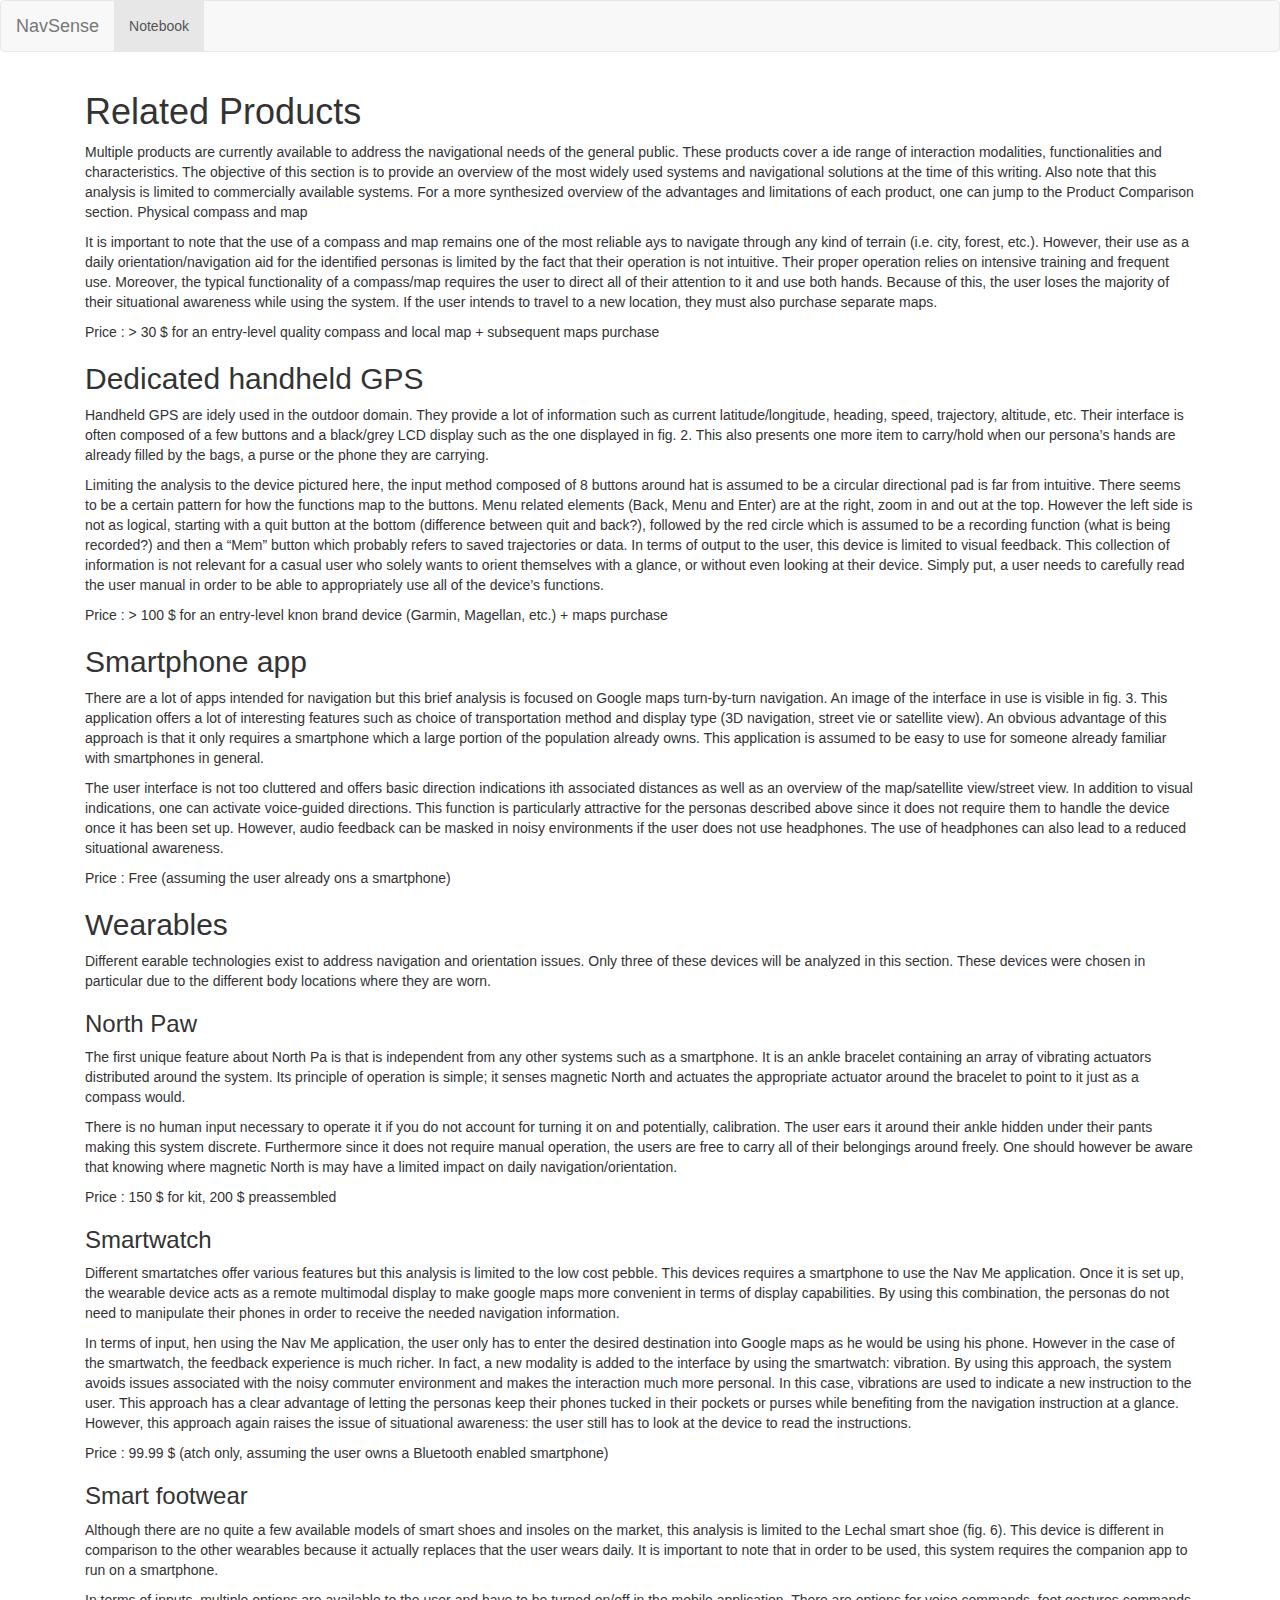
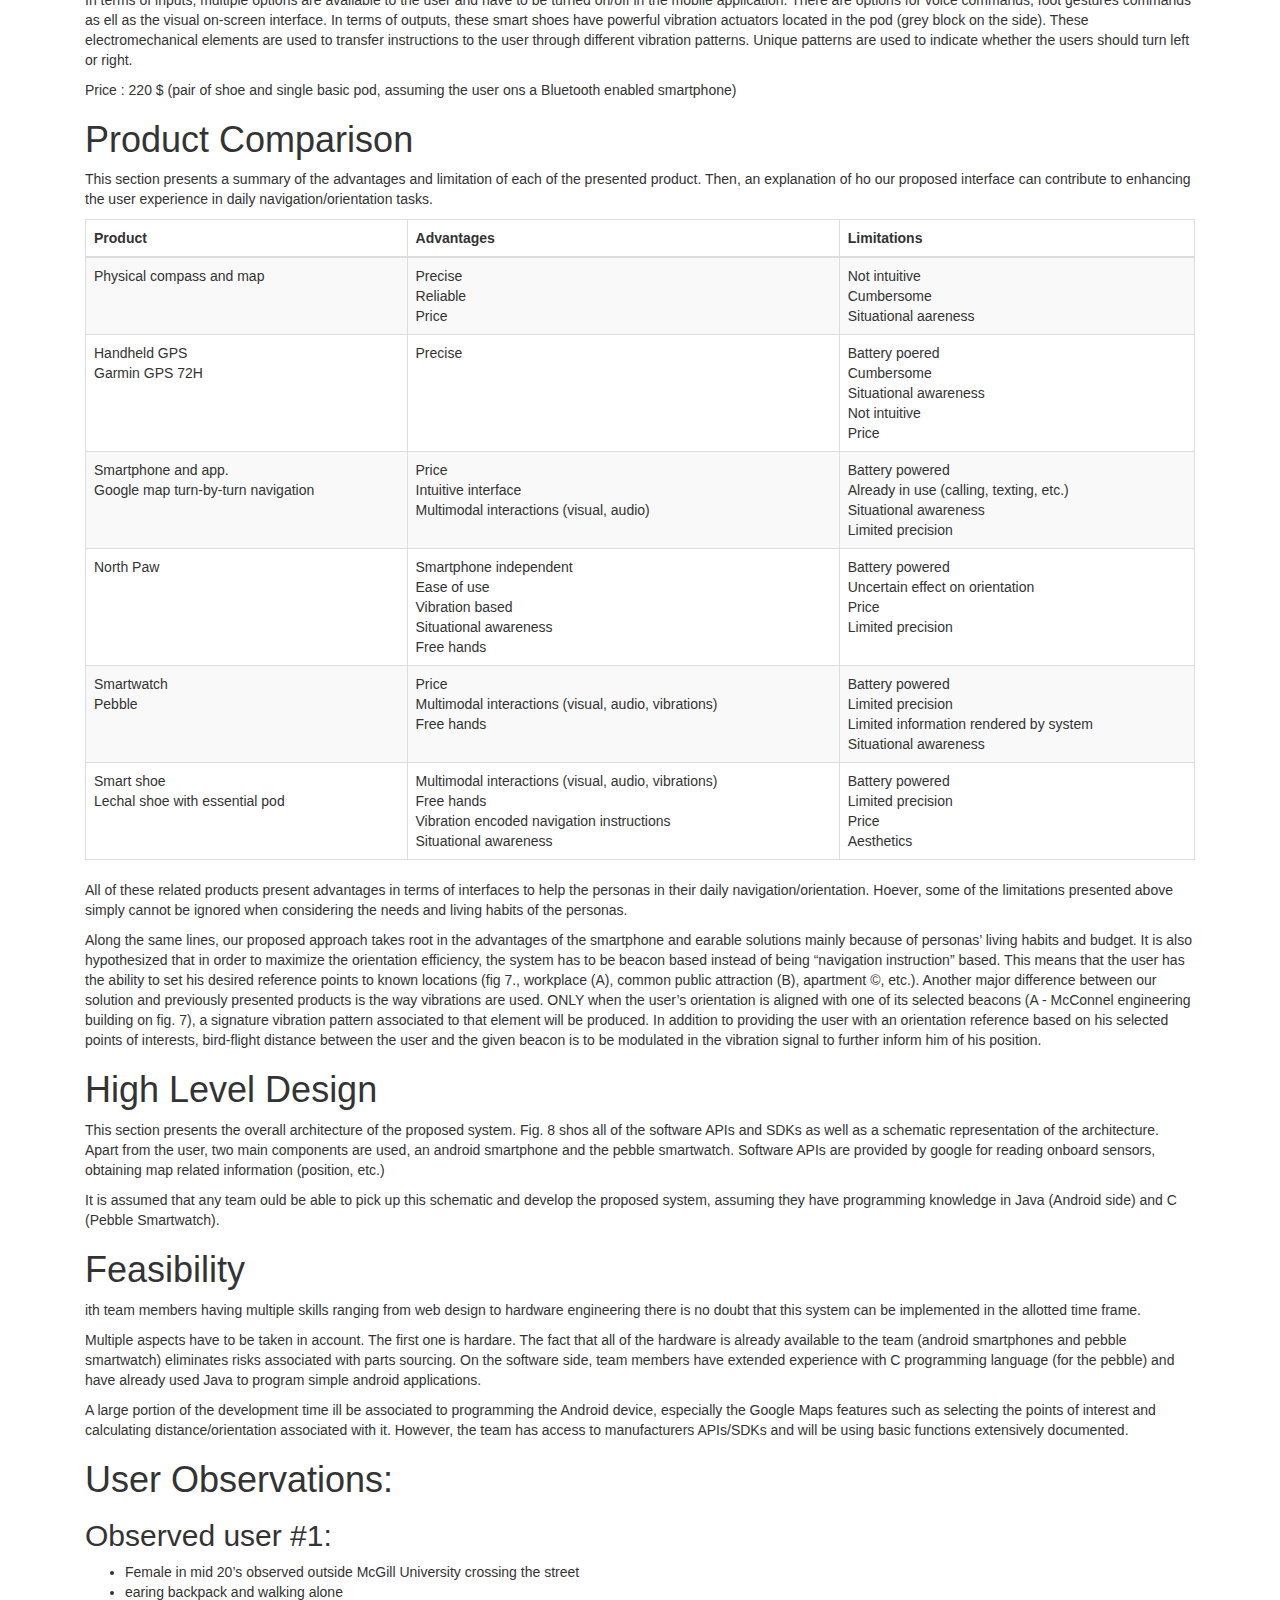
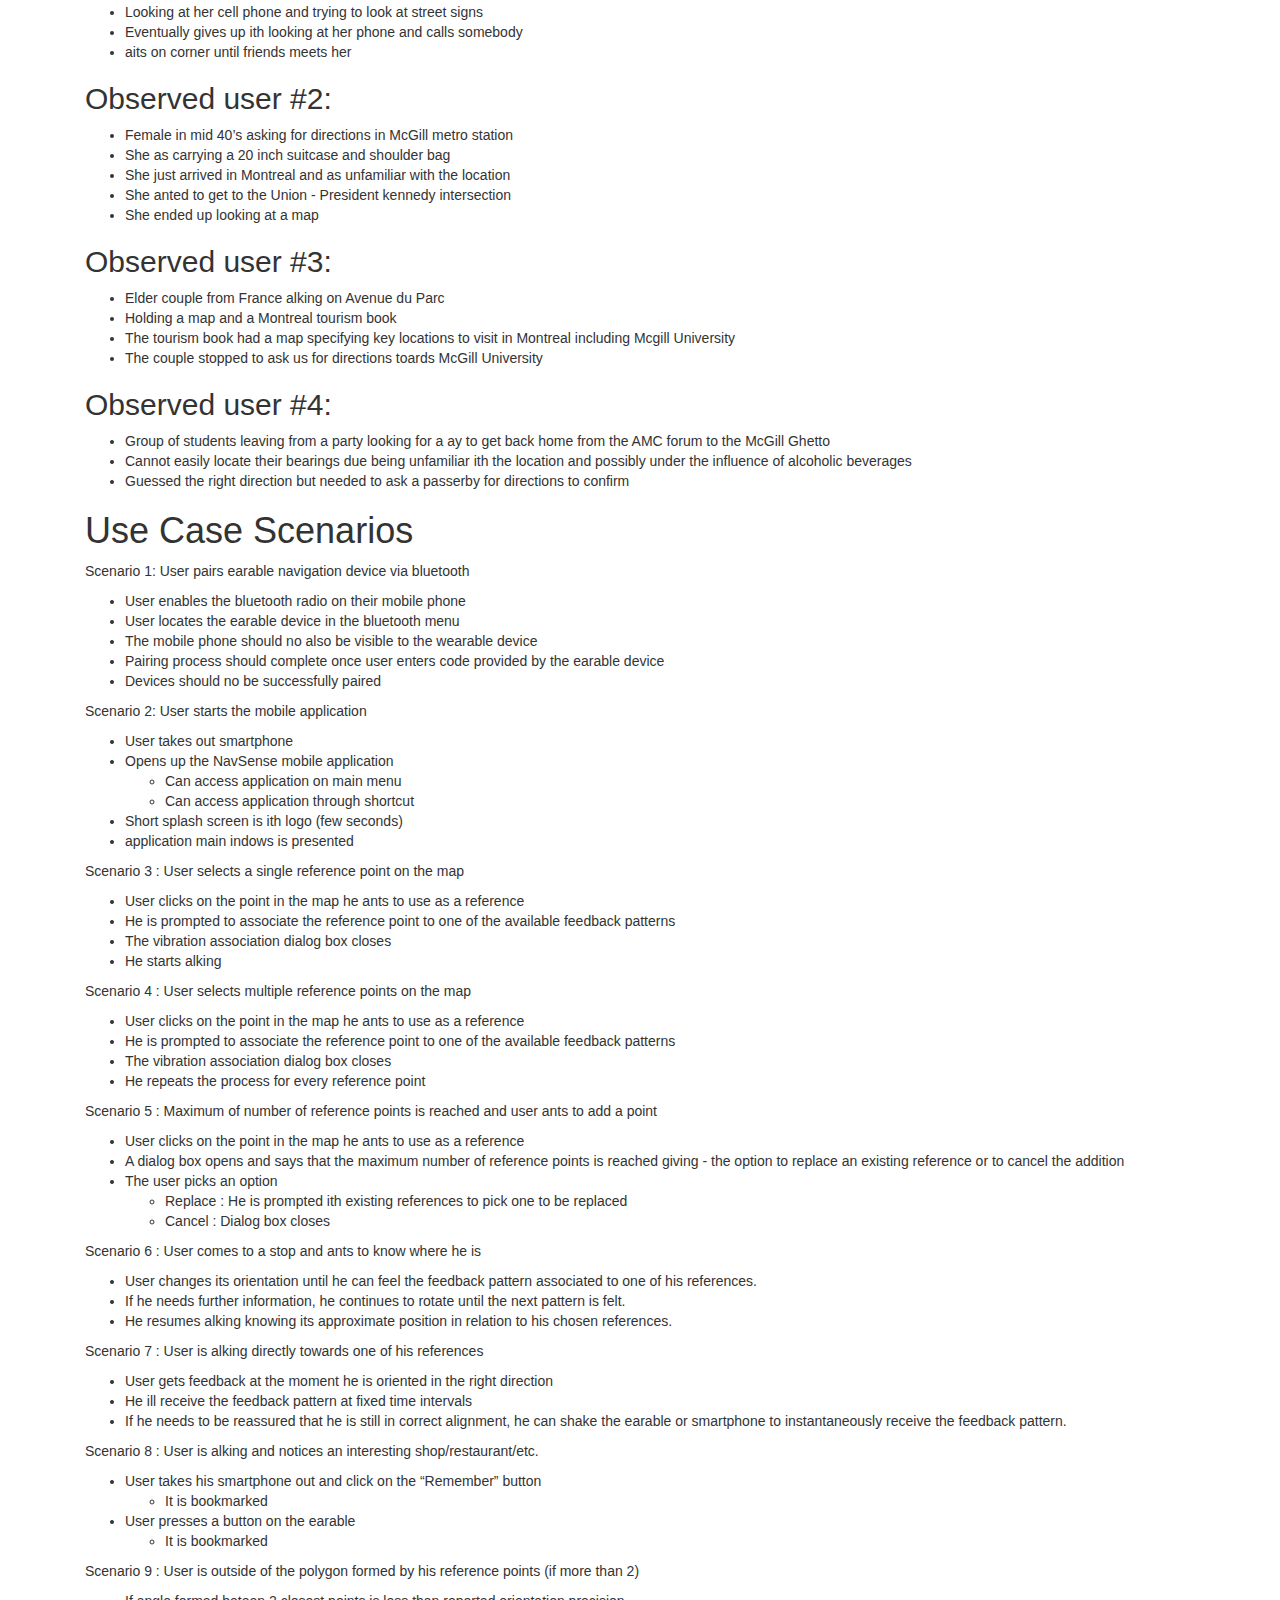
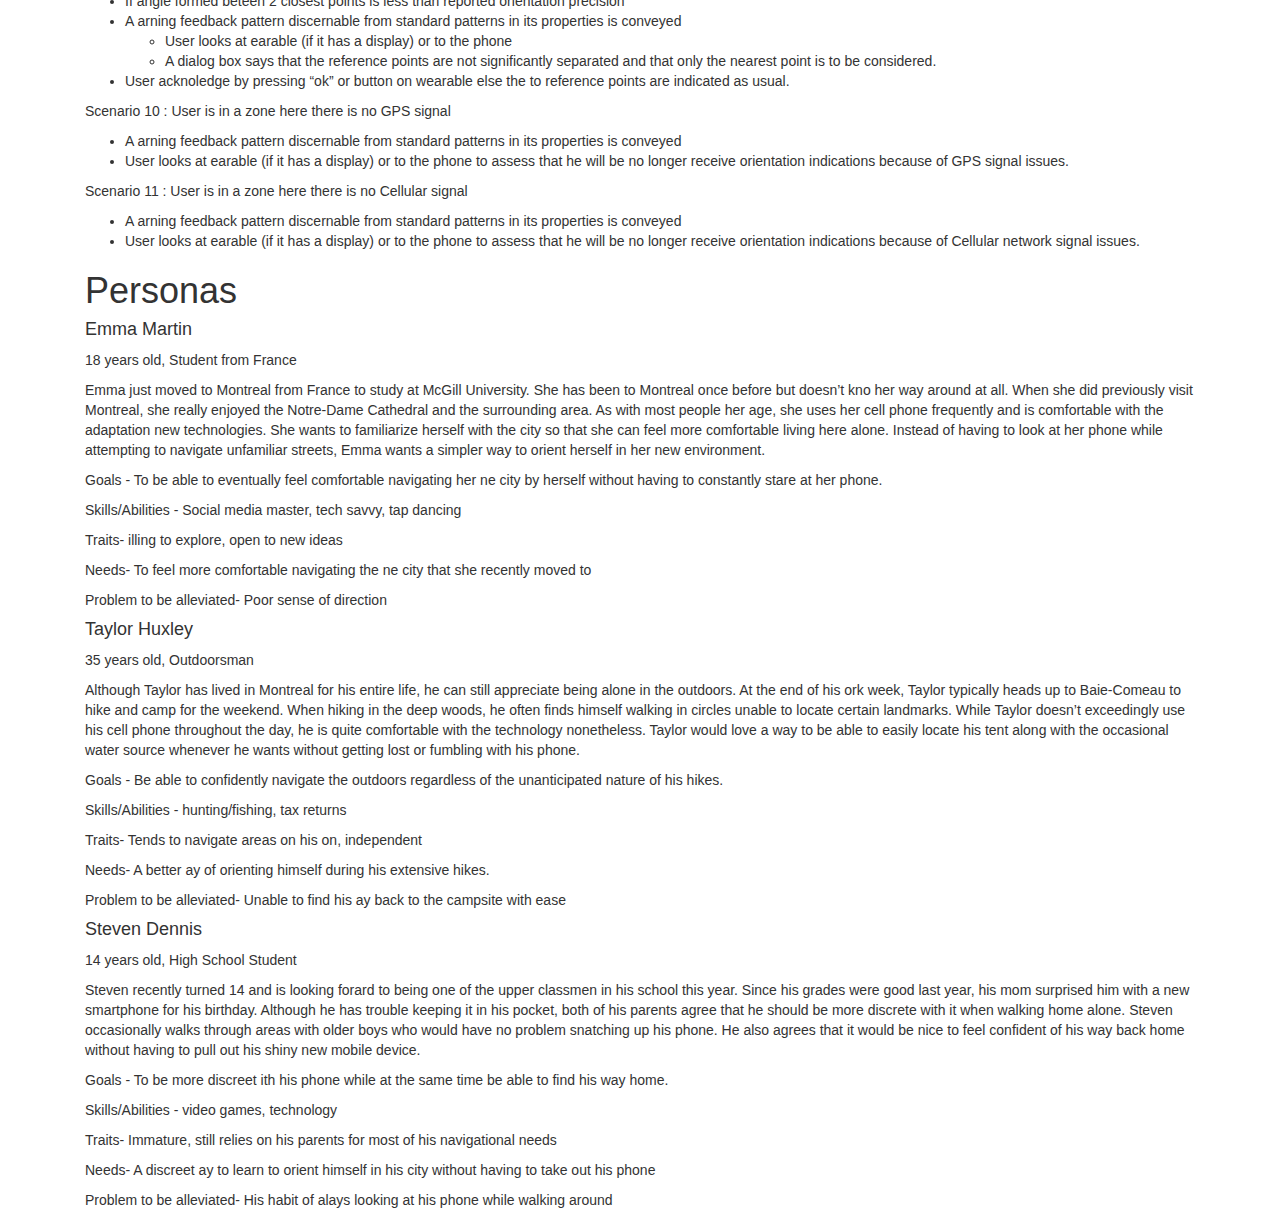
==== index.html @ 1c070c56 "init commit" ====
<!DOCTYPE html>
<html lang="en">
  <head>
    <meta charset="utf-8">
    <meta http-equiv="X-UA-Compatible" content="IE=edge">
    <meta name="vieport" content="width=device-width, initial-scale=1">
    <!-- The above 3 meta tags *must* come first in the head; any other head content must come *after* these tags -->
    <title>NavSense | HCI notebook</title>

    <!-- Bootstrap -->
    <link rel="stylesheet" href="https://maxcdn.bootstrapcdn.com/bootstrap/3.3.5/css/bootstrap.min.css">
    <link rel="stylesheet" href="notebook.css">
    <!-- HTML5 shim and Respond.js for IE8 support of HTML5 elements and media queries -->
    <!-- ARNING: Respond.js doesn't work if you view the page via file:// -->
    <!--[if lt IE 9]>
      <script src="https://oss.maxcdn.com/html5shiv/3.7.2/html5shiv.min.js"></script>
      <script src="https://oss.maxcdn.com/respond/1.4.2/respond.min.js"></script>
      <![endif]-->
  </head>
  <body>
    <nav class="navbar navbar-default">
      <div class="container-fluid">
        <!-- Brand and toggle get grouped for better mobile display -->
        <div class="navbar-header">
          <button type="button" class="navbar-toggle collapsed" data-toggle="collapse" data-target="#bs-example-navbar-collapse-1" aria-expanded="false">
            <span class="sr-only">Toggle navigation</span>
            <span class="icon-bar"></span>
            <span class="icon-bar"></span>
            <span class="icon-bar"></span>
          </button>
          <a class="navbar-brand" href="#">NavSense</a>
        </div>

        <!-- Collect the nav links, forms, and other content for toggling -->
        <div class="collapse navbar-collapse" id="bs-example-navbar-collapse-1">
          <ul class="nav navbar-nav">
            <li class="active"><a href="#">Notebook <span class="sr-only">(current)</span></a></li>
          </ul>
        </div><!-- /.navbar-collapse -->
      </div><!-- /.container-fluid -->
    </nav>
    <div class="container">
      <div class="ro">
        <div class="col-md-12">
          <div>
            <body id="previe">
              <h1><a id="Related_Products_0"></a>Related Products</h1>
              <p>Multiple products are currently available to address the navigational needs of the general public. These products cover a ide range of interaction modalities, functionalities and characteristics. The objective of this section is to provide an overview of the most widely used systems and navigational solutions at the time of this writing. Also note that this analysis is limited to commercially available systems. For a more synthesized overview of the advantages and limitations of each product, one can jump to the Product Comparison section.
              Physical compass and map</p>
              <p>It is important to note that the use of a compass and map remains one of the most reliable ays to navigate through any kind of terrain (i.e. city, forest, etc.). However, their use as a daily orientation/navigation aid for the identified personas is limited by the fact that their operation is not intuitive. Their proper operation relies on intensive training and frequent use. Moreover, the typical functionality of a compass/map requires the user to direct all of their attention to it and use both hands. Because of this, the user loses the majority of their situational awareness while using the system. If the user intends to travel to a new location, they must also purchase separate maps.</p>
              <p>Price :  &gt; 30 $ for an entry-level quality compass and local map + subsequent maps purchase</p>
              <h2><a id="Dedicated_handheld_GPS_8"></a>Dedicated handheld GPS</h2>
              <p>Handheld GPS are idely used in the outdoor domain. They provide a lot of information such as current latitude/longitude, heading, speed, trajectory, altitude, etc. Their interface is often composed of a few buttons and a black/grey LCD display such as the one displayed in fig. 2. This also presents one more item to carry/hold when our persona’s hands are already filled by the bags, a purse or the phone they are carrying.</p>
              <p>Limiting the analysis to the device pictured here, the input method composed of 8 buttons around hat is assumed to be a circular directional pad is far from intuitive.  There seems to be a certain pattern for how the functions map to the buttons. Menu related elements (Back, Menu and Enter) are at the right, zoom in and out at the top. However the left side is not as logical, starting with a quit button at the bottom (difference between quit and back?), followed by the red circle which is assumed to be a recording function (what is being recorded?) and then a “Mem” button which probably refers to saved trajectories or data. In terms of output to the user, this device is limited to visual feedback. This collection of information is not relevant for a casual user who solely wants to orient themselves with a glance, or without even looking at their device. Simply put, a user needs to carefully read the user manual in order to be able to appropriately use all of the device’s functions.</p>
              <p>Price : &gt; 100 $ for an entry-level knon brand device (Garmin, Magellan, etc.) + maps purchase</p>
              <h2><a id="Smartphone_app_14"></a>Smartphone app</h2>
              <p>There are a lot of apps intended for navigation but this brief analysis is focused on Google maps turn-by-turn navigation. An image of the interface in use is visible in fig. 3. This application offers a lot of interesting features such as choice of transportation method and display type (3D navigation, street vie or satellite view). An obvious advantage of this approach is that it only requires a smartphone which a large portion of the population already owns. This application is assumed to be easy to use for someone already familiar with smartphones in general.</p>
              <p>The user interface is not too cluttered and offers basic direction indications ith associated distances as well as an overview of the map/satellite view/street view. In addition to visual indications, one can activate voice-guided directions. This function is particularly attractive for the personas described above since it does not require them to handle the device once it has been set up. However, audio feedback can be masked in noisy environments if the user does not use headphones. The use of headphones can also lead to a reduced situational awareness.</p>
              <p>Price : Free (assuming the user already ons a smartphone)</p>
              <h2><a id="earables_20"></a>Wearables</h2>
              <p>Different earable technologies exist to address navigation and orientation issues. Only three of these devices will be analyzed in this section. These devices were chosen in particular due to the different body locations where they are worn.</p>
              <h3><a id="North_Pa_22"></a>North Paw</h3>
              <p>The first unique feature about North Pa is that is independent from any other systems such as a smartphone. It is an ankle bracelet containing an array of vibrating actuators distributed around the system. Its principle of operation is simple; it senses magnetic North and actuates the appropriate actuator around the bracelet to point to it just as a compass would.</p>
              <p>There is no human input necessary to operate it if you do not account for turning it on and potentially, calibration.  The user ears it around their ankle hidden under their pants making this system discrete. Furthermore since it does not require manual operation, the users are free to carry all of their belongings around freely. One should however be aware that knowing where magnetic North is may have a limited impact on daily navigation/orientation.</p>
              <p>Price : 150 $ for kit, 200 $ preassembled</p>
              <h3><a id="Smartatch_29"></a>Smartwatch</h3>
              <p>Different smartatches offer various features but this analysis is limited to the low cost pebble. This devices requires a smartphone to use the Nav Me application. Once it is set up, the wearable device acts as a remote multimodal display to make google maps more convenient in terms of display capabilities. By using this combination, the personas do not need to manipulate their phones in order to receive the needed navigation information.</p>
              <p>In terms of input, hen using the Nav Me application, the user only has to enter the desired destination into Google maps as he would be using his phone. However in the case of the smartwatch, the feedback experience is much richer. In fact, a new modality is added to the interface by using the smartwatch: vibration. By using this approach, the system avoids issues associated with the noisy commuter environment and makes the interaction much more personal. In this case, vibrations are used to indicate a new instruction to the user. This approach has a clear advantage of letting the personas keep their phones tucked in their pockets or purses while benefiting from the navigation instruction at a glance. However, this approach again raises the issue of situational awareness: the user still has to look at the device to read the instructions.</p>
              <p>Price : 99.99 $ (atch only, assuming the user owns a Bluetooth enabled smartphone)</p>
              <h3><a id="Smart_footear_35"></a>Smart footwear</h3>
              <p>Although there are no quite a few available models of smart shoes and insoles on the market, this analysis is limited to the Lechal smart shoe (fig. 6). This device is different in comparison to the other wearables because it actually replaces that the user wears daily. It is important to note that in order to be used, this system requires the companion app to run on a smartphone.</p>
              <p>In terms of inputs, multiple options are available to the user and have to be turned on/off in the mobile application. There are options for voice commands, foot gestures commands as ell as the visual on-screen interface. In terms of outputs, these smart shoes have powerful vibration actuators located in the pod (grey block on the side). These electromechanical elements are used to transfer instructions to the user through different vibration patterns. Unique patterns are used to indicate whether the users should turn left or right.</p>
              <p>Price : 220 $ (pair of shoe and single basic pod, assuming the user ons a Bluetooth enabled smartphone)</p>

          </div>
          <div id="productComparison">
            <h1><a id="Product_Comparison_0"></a>Product Comparison</h1>
            <p>This section presents a summary of the advantages and limitation of each of the presented product. Then, an explanation of ho our proposed interface can contribute to enhancing the user experience in daily navigation/orientation tasks.</p>
            <table class="table table-striped table-bordered">
              <thead>
                <tr>
                  <th>Product</th>
                  <th>Advantages</th>
                  <th>Limitations</th>
                </tr>
                </thread>
                <tbody>
                  <tr>
                    <td>Physical compass and map</td>
                    <td>Precise<br>Reliable<br>Price</td>
                    <td>Not intuitive<br>Cumbersome<br>Situational aareness</td>
                  </tr>
                  <tr>
                    <td>Handheld GPS<br>
                      Garmin GPS 72H</td>
                    <td>Precise</td>
                    <td>Battery poered<br>Cumbersome<br>Situational awareness<br>Not intuitive<br>Price</td>
                  </tr>
                  <tr>
                    <td>Smartphone and app.<br>
                      Google map turn-by-turn navigation</td>
                    <td> Price<br>Intuitive interface<br>Multimodal interactions
                      (visual, audio)</td>
                    <td>
                      Battery powered<br>Already in use (calling, texting, etc.)<br>Situational awareness<br>Limited precision
                    </td>
                  </tr>
                  <tr>
                    <td>North Paw</td>
                    <td>Smartphone independent
                      <br>Ease of use
                      <br>Vibration based
                      <br>Situational awareness
                      <br>Free hands
                    </td>
                    <td>
                      Battery powered
                      <br>Uncertain effect on orientation
                      <br>Price
                      <br>Limited precision
                    </td>
                  </tr>
                  <tr>
                    <td>
                      Smartwatch
                      <br>Pebble
                    </td>
                    <td>
                          Price
<br>Multimodal interactions
                          (visual, audio, vibrations)
<br>Free hands
                    </td>
                    <td>
                      Battery powered
<br>Limited precision
<br>Limited information rendered by system
<br>Situational awareness
                    </td>
                    <tr>
                      <td>
                        Smart shoe<br>
                        Lechal shoe with essential pod
                      </td>
                      <td>
                         Multimodal interactions
                         (visual, audio, vibrations)
<br>Free hands
<br>Vibration encoded navigation instructions
<br>Situational awareness
                      </td>
                      <td>
                        Battery powered
<br>Limited precision
<br>Price
<br>Aesthetics
                      </td>
                    </tr>
                  </tr>
                </tbody>
            </table>
            <p>All of these related products present advantages in terms of interfaces to help the personas in their daily navigation/orientation. Hoever, some of the limitations presented above simply cannot be ignored when considering the needs and living habits of the personas.</p>
            <p>Along the same lines, our proposed approach takes root in the advantages of the smartphone and earable solutions mainly because of personas’ living habits and budget. It is also hypothesized that in order to maximize the orientation efficiency, the system has to be beacon based instead of being “navigation instruction” based. This means that the user has the ability to set his desired reference points to known locations (fig 7., workplace (A), common public attraction (B), apartment ©, etc.). Another major difference between our solution and previously presented products is the way vibrations are used. ONLY when the user’s orientation is aligned with one of its selected beacons (A - McConnel engineering building on fig. 7), a signature vibration pattern associated to that element will be produced. In addition to providing the user with an orientation reference based on his selected points of interests, bird-flight distance between the user and the given beacon is to be modulated in the vibration signal to further inform him of his position.</p>

          </div>
          <div id="highLevel">
            <h1><a id="High_Level_Design_0"></a>High Level Design</h1>
            <p>This section presents the overall architecture of the proposed system. Fig. 8 shos all of the software APIs and SDKs as well as a schematic representation of the architecture. Apart from the user, two main components are used, an android smartphone and the pebble smartwatch. Software APIs are provided by google for reading onboard sensors, obtaining map related information (position, etc.)</p>
            <p>It is assumed that any team ould be able to pick up this schematic and develop the proposed system, assuming they have programming knowledge in Java (Android side) and C (Pebble Smartwatch).</p>
            <h1><a id="Feasibility_4"></a>Feasibility</h1>
            <p>ith team members having multiple skills ranging from web design to hardware engineering there is no doubt that this system can be implemented in the allotted time frame.</p>
            <p>Multiple aspects have to be taken in account. The first one is hardare. The fact that all of the hardware is already available to the team (android smartphones and pebble smartwatch) eliminates risks associated with parts sourcing. On the software side, team members have extended experience with C programming language (for the pebble) and have already used Java to program simple android applications.</p>
            <p>A large portion of the development time ill be associated to programming the Android device, especially the Google Maps features such as selecting the points of interest and calculating distance/orientation associated with it. However, the team has access to manufacturers APIs/SDKs and will be using basic functions extensively documented.</p>
          </div>
          <div id="userObservations">
            <h1><a id="User_Observations_0"></a>User Observations:</h1>
            <h2><a id="Observed_user_1_1"></a>Observed user #1:</h2>
            <ul>
              <li>Female in mid 20’s observed outside McGill University crossing the street</li>
              <li>earing backpack and walking alone</li>
              <li>Looking at her cell phone and trying to look at street signs</li>
              <li>Eventually gives up ith looking at her phone and calls somebody</li>
              <li>aits on corner until friends meets her</li>
            </ul>
            <h2><a id="Observed_user_2_8"></a>Observed user #2:</h2>
            <ul>
              <li>Female in mid 40’s asking for directions in McGill metro station</li>
              <li>She as carrying a 20 inch suitcase and shoulder bag</li>
              <li>She just arrived in Montreal and as unfamiliar with the location</li>
              <li>She anted to get to the Union - President kennedy intersection</li>
              <li>She ended up looking at a map</li>
            </ul>
            <h2><a id="Observed_user_3_15"></a>Observed user #3:</h2>
            <ul>
              <li>Elder couple from France alking on Avenue du Parc</li>
              <li>Holding a map and a Montreal tourism book</li>
              <li>The tourism book had a map specifying key locations to visit in Montreal including Mcgill University</li>
              <li>The couple stopped to ask us for directions toards McGill University</li>
            </ul>
            <h2><a id="Observed_user_4_21"></a>Observed user #4:</h2>
            <ul>
              <li>Group of students leaving from a party looking for a ay to get back home from the AMC forum to the McGill Ghetto</li>
              <li>Cannot easily locate their bearings due being unfamiliar ith the location and possibly under the influence of alcoholic beverages</li>
              <li>Guessed the right direction but needed to ask a passerby for directions to confirm</li>
            </ul>

          </div>
          <div id="usercase">
            <h1><a id="Use_Case_Scenarios_0"></a>Use Case Scenarios</h1>
            <p>Scenario 1: User pairs earable navigation device via bluetooth</p>
            <ul>
              <li>User enables the bluetooth radio on their mobile phone</li>
              <li>User locates the earable device in the bluetooth menu</li>
              <li>The mobile phone should no also be visible to the wearable device</li>
              <li>Pairing process should complete once user enters code provided by the earable device</li>
              <li>Devices should no be successfully paired</li>
            </ul>
            <p>Scenario 2: User starts the mobile application</p>
            <ul>
              <li>User takes out smartphone</li>
              <li>Opens up the NavSense mobile application
                <ul>
                  <li>Can access application on main menu</li>
                  <li>Can access application through shortcut</li>
                </ul>
              </li>
              <li>Short splash screen is ith logo (few seconds)</li>
              <li>application main indows is presented</li>
            </ul>
            <p>Scenario 3 : User selects a single reference point on the map</p>
            <ul>
              <li>User clicks on the point in the map he ants to use as a reference</li>
              <li>He is prompted to associate the reference point to one of the available feedback patterns</li>
              <li>The vibration association dialog box closes</li>
              <li>He starts alking</li>
            </ul>
            <p>Scenario 4 : User selects multiple reference points on the map</p>
            <ul>
              <li>User clicks on the point in the map he ants to use as a reference</li>
              <li>He is prompted to associate the reference point to one of the available feedback patterns</li>
              <li>The vibration association dialog box closes</li>
              <li>He repeats the process for every reference point</li>
            </ul>
            <p>Scenario 5 : Maximum of number of reference points is reached and user ants to add a point</p>
            <ul>
              <li>User clicks on the point in the map he ants to use as a reference</li>
              <li>A dialog box opens and says that the maximum number of reference points is reached giving - the option to replace an existing reference or to cancel the addition</li>
              <li>The user picks an option
                <ul>
                  <li>Replace : He is prompted ith existing references to pick one to be replaced</li>
                  <li>Cancel : Dialog box closes</li>
                </ul>
              </li>
            </ul>
            <p>Scenario 6 : User comes to a stop and ants to know where he is</p>
            <ul>
              <li>User changes its orientation until he can feel the feedback pattern associated to one of his references.</li>
              <li>If he needs further information, he continues to rotate until the next pattern is felt.</li>
              <li>He resumes alking knowing its approximate position in relation to his chosen references.</li>
            </ul>
            <p>Scenario 7 : User is alking directly towards one of his references</p>
            <ul>
              <li>User gets feedback at the moment he is oriented in the right direction</li>
              <li>He ill receive the feedback pattern at fixed time intervals</li>
              <li>If he needs to be reassured that he is still in correct alignment, he can shake the earable or smartphone to instantaneously receive the feedback pattern.</li>
            </ul>
            <p>Scenario 8 : User is alking and notices an interesting shop/restaurant/etc.</p>
            <ul>
              <li>User takes his smartphone out and click on the “Remember” button
                <ul>
                  <li>It is bookmarked</li>
                </ul>
              </li>
              <li>User presses a button on the earable
                <ul>
                  <li>It is bookmarked</li>
                </ul>
              </li>
            </ul>
            <p>Scenario 9 : User is outside of the polygon formed by his reference points (if more than 2)</p>
            <ul>
              <li>If angle formed beteen 2 closest points is less than reported orientation precision</li>
              <li>A arning feedback pattern discernable from standard patterns in its properties is conveyed
                <ul>
                  <li>User looks at earable (if it has a display) or to the phone</li>
                  <li>A dialog box says that the reference points are not significantly separated and that only the nearest point is to be considered.</li>
                </ul>
              </li>
              <li>User acknoledge by pressing “ok” or button on wearable
                else the to reference points are indicated as usual.</li>
            </ul>
            <p>Scenario 10 : User is in a zone here there is no GPS signal</p>
            <ul>
              <li>A arning feedback pattern discernable from standard patterns in its properties is conveyed</li>
              <li>User looks at earable (if it has a display) or to the phone to assess that he will be no longer receive orientation indications because of GPS signal issues.</li>
            </ul>
            <p>Scenario 11 : User is in a zone here there is no Cellular signal</p>
            <ul>
              <li>A arning feedback pattern discernable from standard patterns in its properties is conveyed</li>
              <li>User looks at earable (if it has a display) or to the phone to assess that he will be no longer receive orientation indications because of Cellular network signal issues.</li>
            </ul>

          </div>
          <div id="persona">
            <h1><a id="Personas_0"></a>Personas</h1>
            <h4><a id="Emma_Martin_1"></a>Emma Martin</h4>
            <p>18 years old, Student from France</p>
            <p>Emma just moved to Montreal from France to study at McGill University. She has been to Montreal once before but doesn’t kno her way around at all. When she did previously visit Montreal, she really enjoyed the Notre-Dame Cathedral and the surrounding area. As with most people her age, she uses her cell phone frequently and is comfortable with the adaptation new technologies. She wants to familiarize herself with the city so that she can feel more comfortable living here alone. Instead of having to look at her phone while attempting to navigate unfamiliar streets, Emma wants a simpler way to orient herself in her new environment.</p>
            <p>Goals  - To be able to eventually feel comfortable navigating her ne city by herself without having to constantly stare at her phone.</p>
            <p>Skills/Abilities - Social media master, tech savvy, tap dancing</p>
            <p>Traits- illing to explore, open to new ideas</p>
            <p>Needs- To feel more comfortable navigating the ne city that she recently moved to</p>
            <p>Problem to be alleviated- Poor sense of direction</p>
            <h4><a id="Taylor_Huxley_18"></a>Taylor Huxley</h4>
            <p>35 years old, Outdoorsman</p>
            <p>Although Taylor has lived in Montreal for his entire life, he can still appreciate being alone in the outdoors. At the end of his ork week, Taylor typically heads up to Baie-Comeau to hike and camp for the weekend. When hiking in the deep woods,  he often finds himself walking in circles unable to locate certain landmarks. While Taylor doesn’t exceedingly use his cell phone throughout the day, he is quite comfortable with the technology nonetheless. Taylor would love a way to be able to easily locate his tent along with the occasional water source whenever he wants without getting lost or fumbling with his phone.</p>
            <p>Goals - Be able to confidently navigate the outdoors regardless of the unanticipated nature of his hikes.</p>
            <p>Skills/Abilities - hunting/fishing, tax returns</p>
            <p>Traits- Tends to navigate areas on his on, independent</p>
            <p>Needs- A better ay of orienting himself during his extensive hikes.</p>
            <p>Problem to be alleviated- Unable to find his ay back to the campsite with ease</p>
            <h4><a id="Steven_Dennis_32"></a>Steven Dennis</h4>
            <p>14 years old, High School Student</p>
            <p>Steven recently turned 14 and is looking forard to being one of the upper classmen in his school this year. Since his grades were good last year, his mom surprised him with a new smartphone for his birthday. Although he has trouble keeping it in his pocket, both of his parents agree that he should be more discrete with it when walking home alone. Steven occasionally walks through areas with older boys who would have no problem snatching up his phone. He also agrees that it would be nice to feel confident of his way back home without having to pull out his shiny new mobile device.</p>
            <p>Goals - To be more discreet ith his phone while at the same time be able to find his way home.</p>
            <p>Skills/Abilities - video games, technology</p>
            <p>Traits- Immature, still relies on his parents for most of his navigational needs</p>
            <p>Needs- A discreet ay to learn to orient himself in his city without having to take out his phone</p>
            <p>Problem to be alleviated- His habit of alays looking at his phone while walking around</p>

          </div>
        </div>
      </div>
      <!-- jQuery (necessary for Bootstrap's JavaScript plugins) -->
      <script src="https://ajax.googleapis.com/ajax/libs/jquery/1.11.3/jquery.min.js"></script>
      <!-- Include all compiled plugins (belo), or include individual files as needed -->
      <script src="https://maxcdn.bootstrapcdn.com/bootstrap/3.3.5/js/bootstrap.min.js"></script>
      <script src="markdon.min.js"></script>
            </body>
</html>
---- notebook.css ----
body
{

}
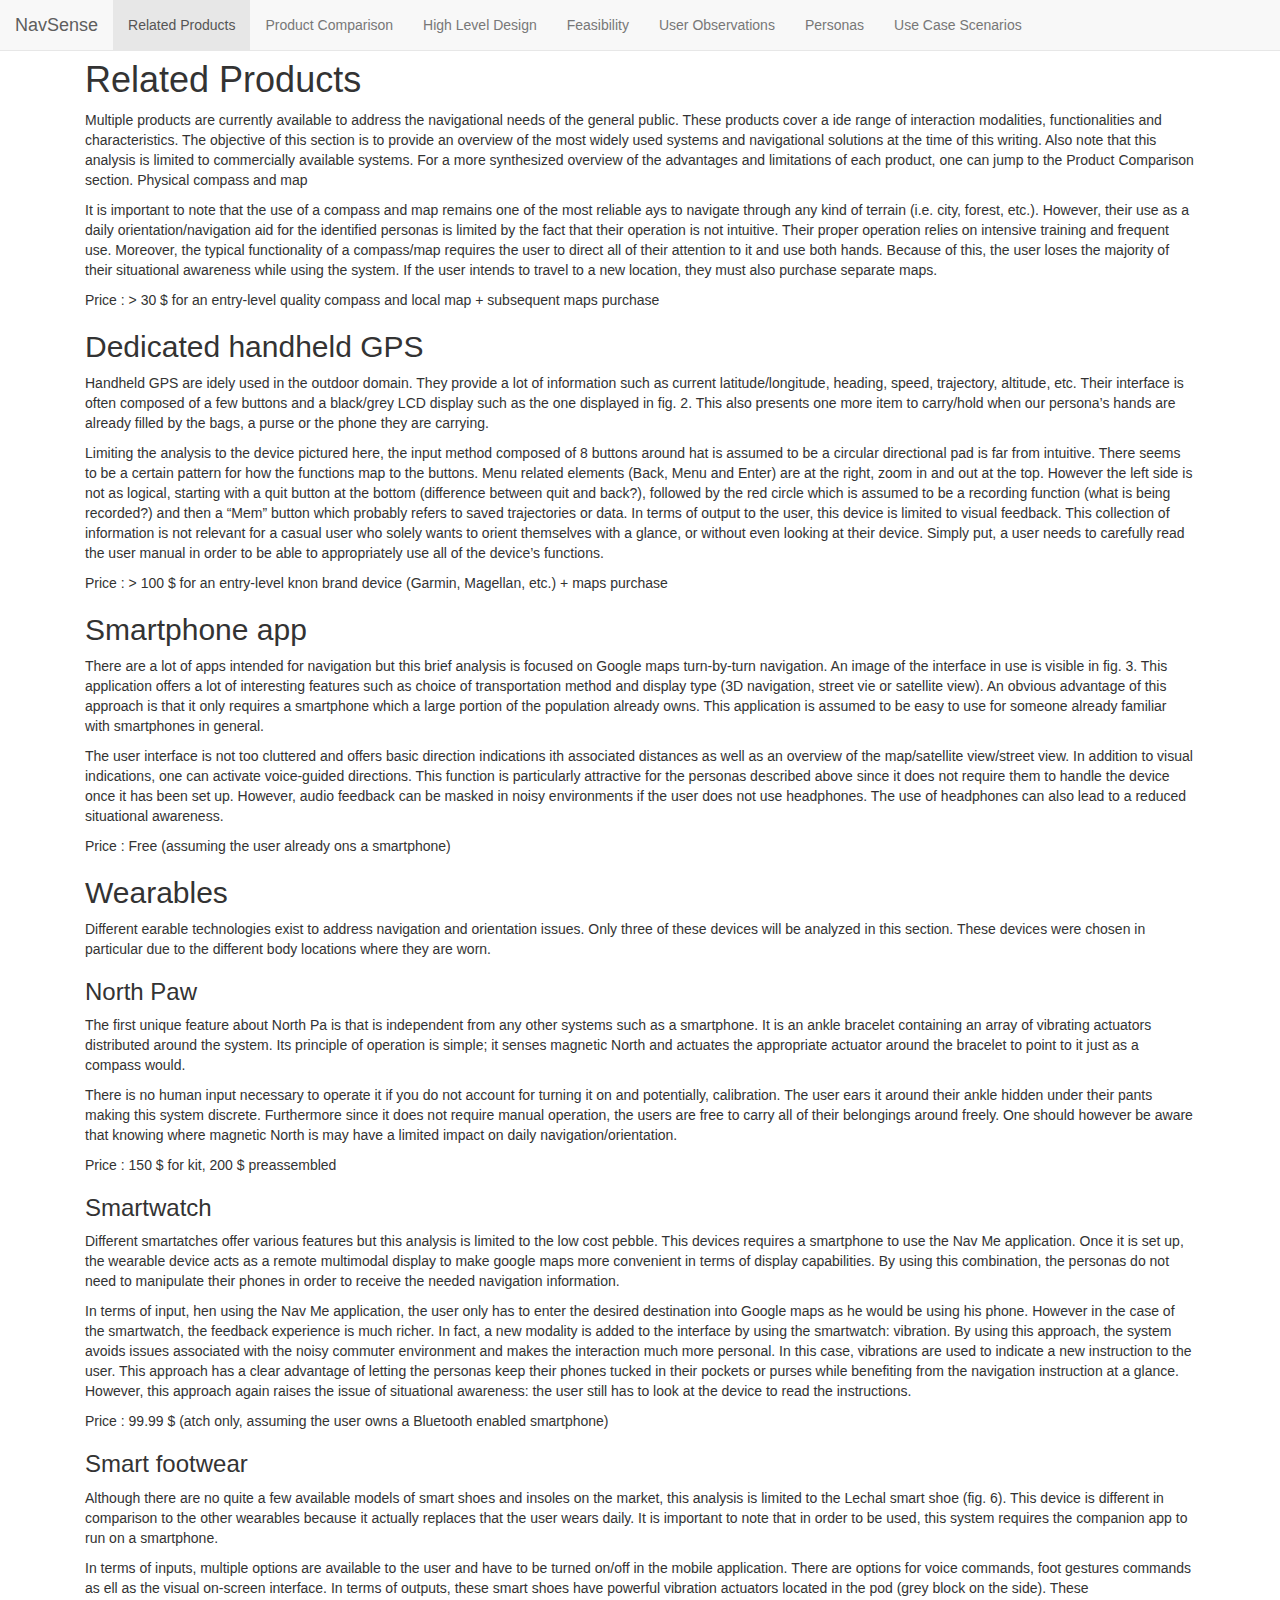
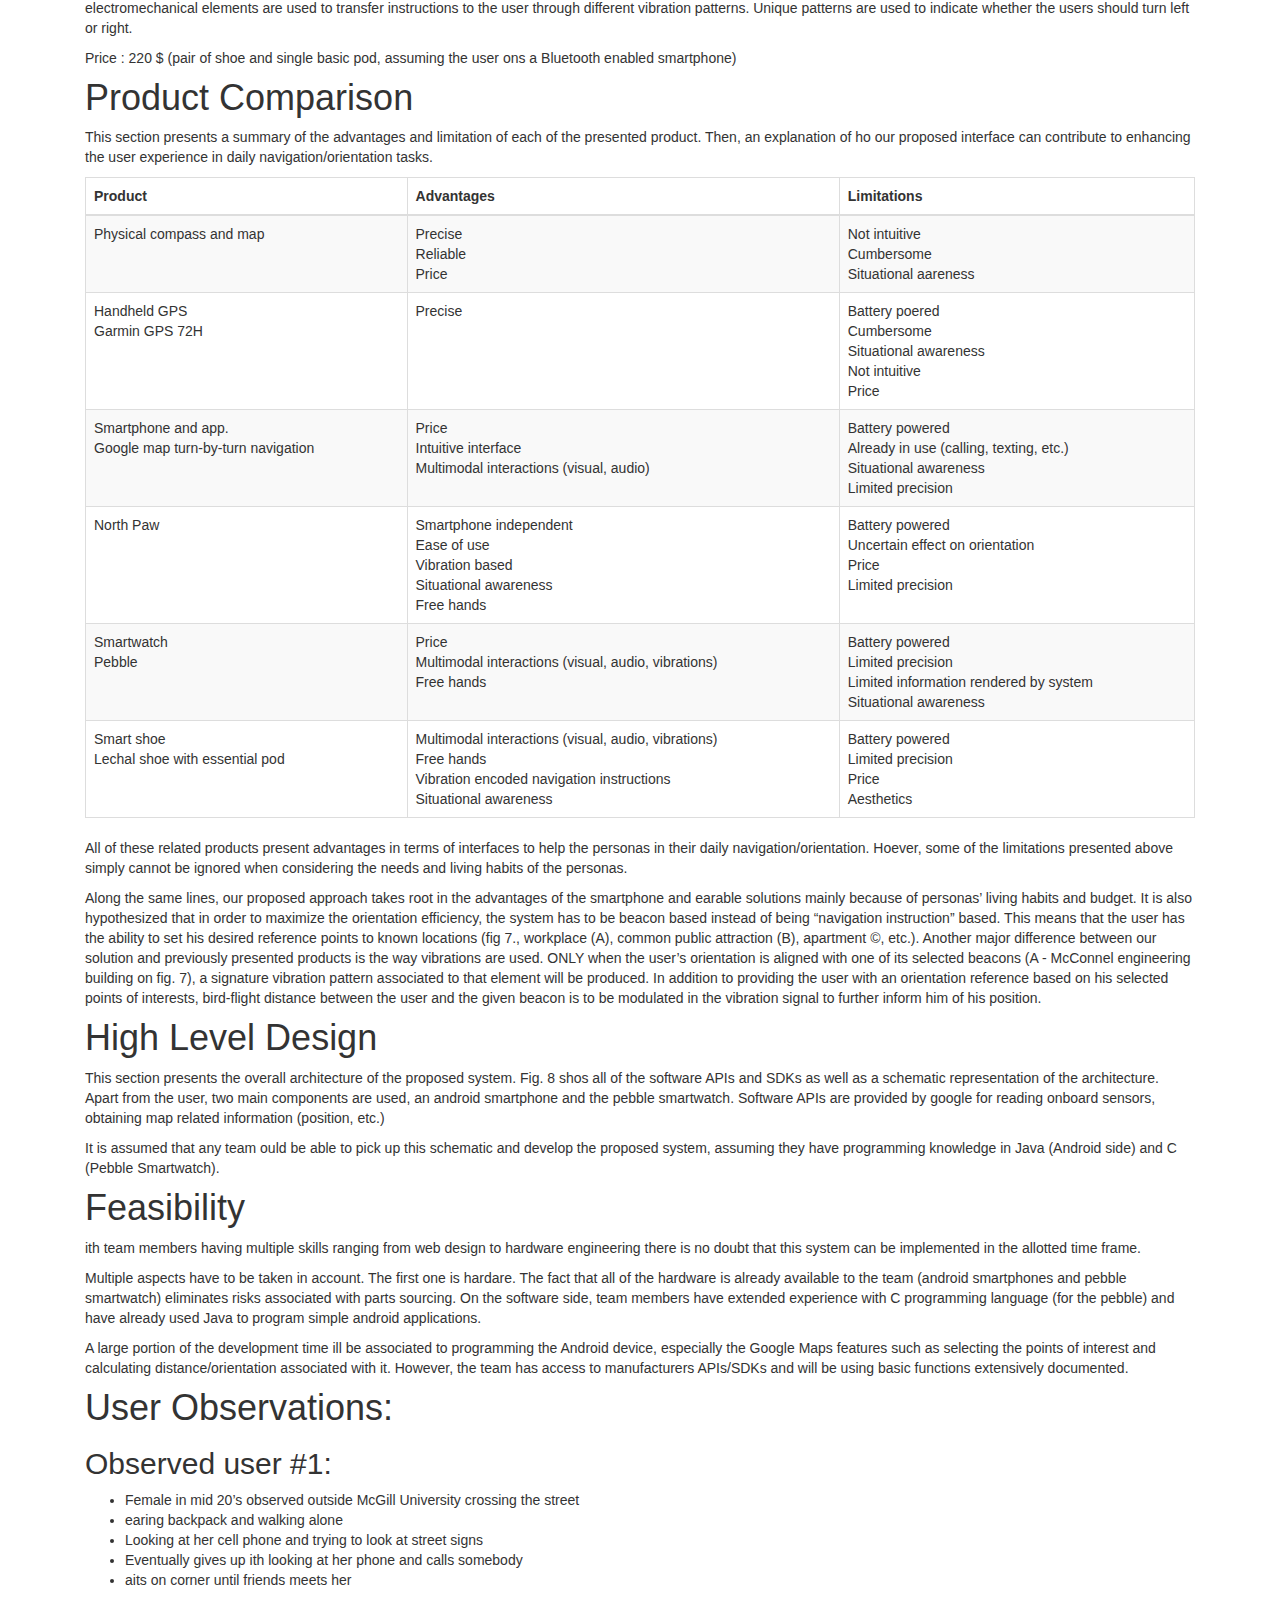
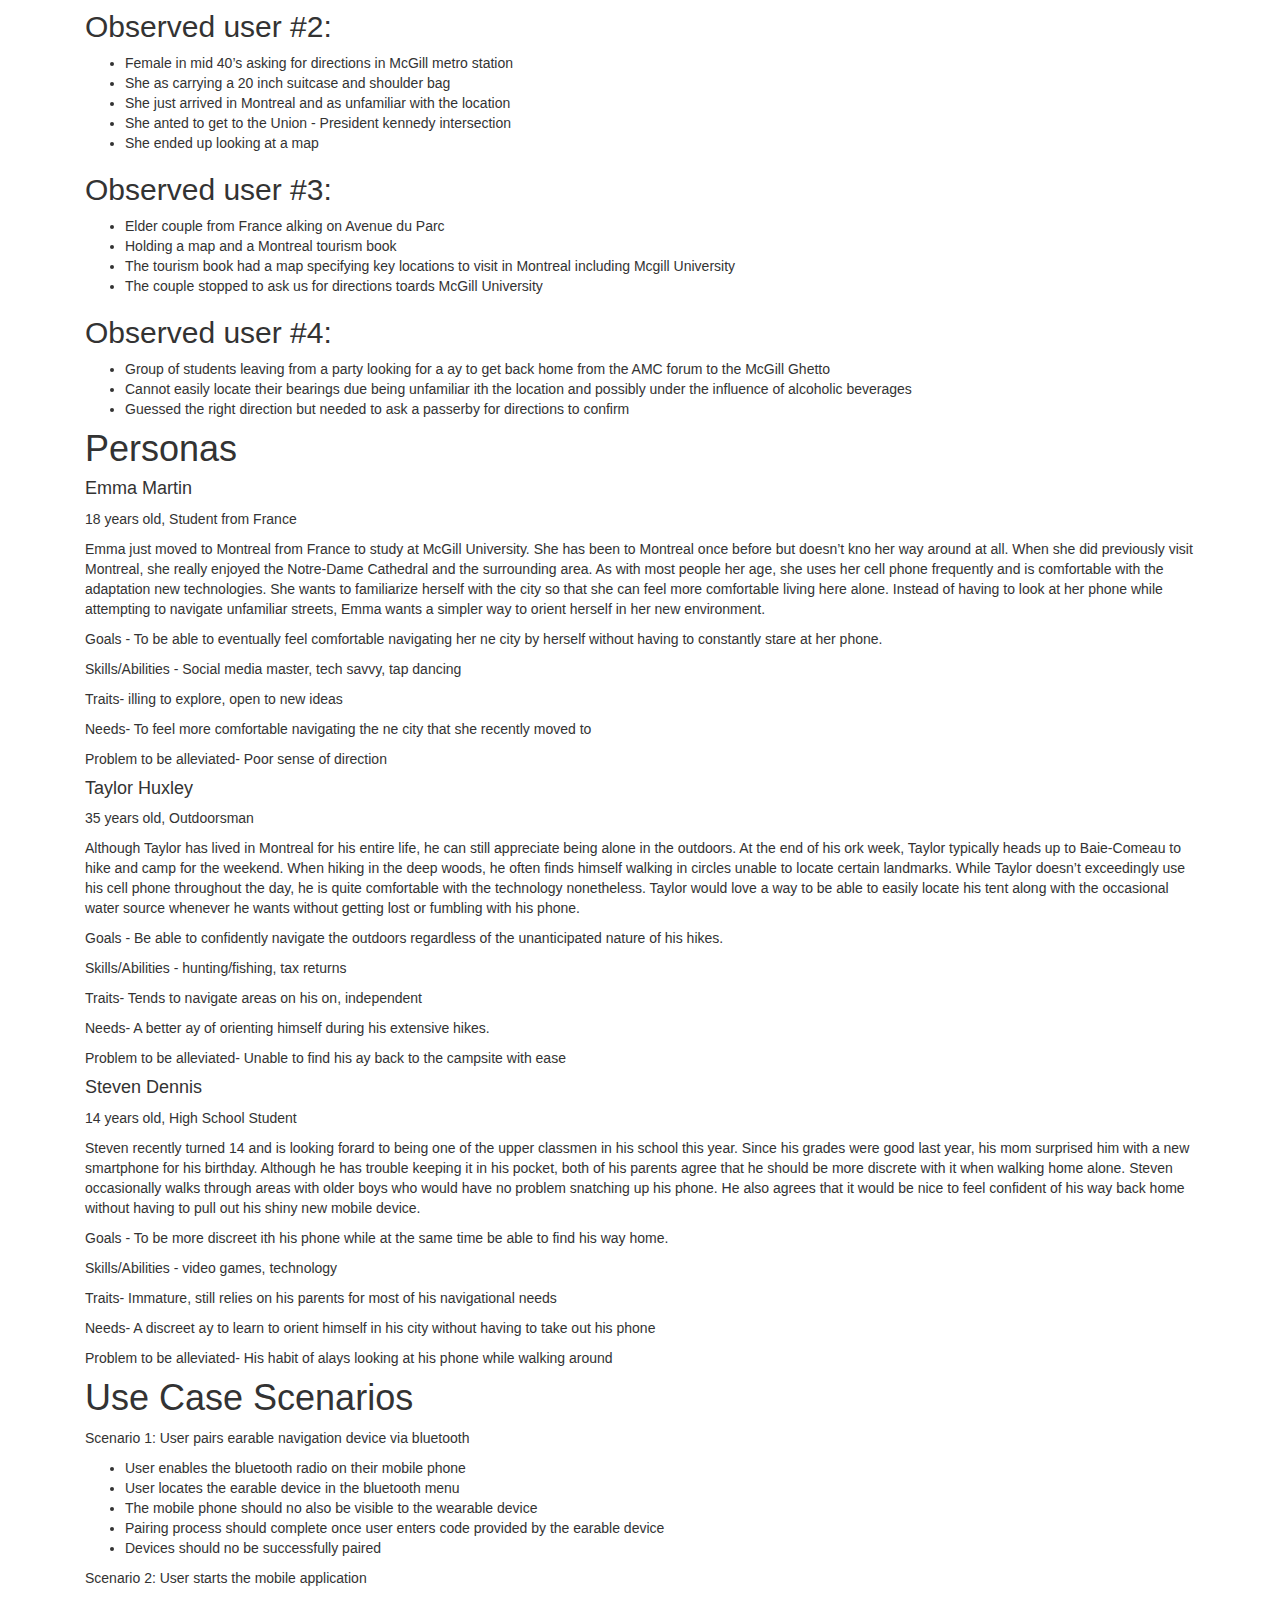
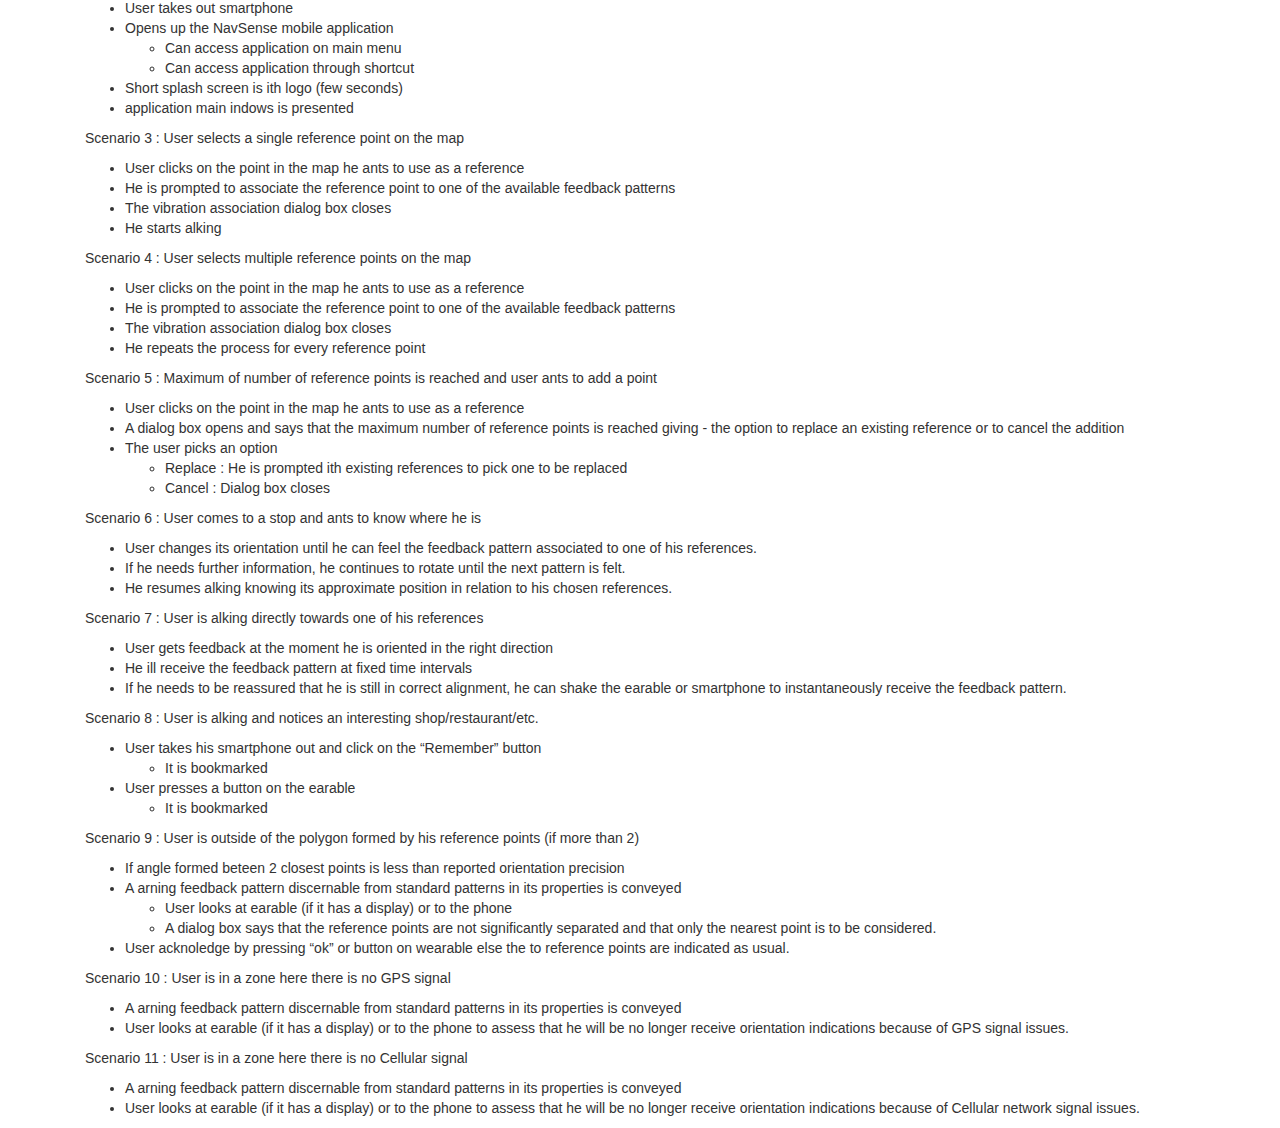
==== commit e3a5c5da: "Add scrollspy" ====
--- a/index.html
+++ b/index.html
@@ -17,24 +17,24 @@
       <script src="https://oss.maxcdn.com/respond/1.4.2/respond.min.js"></script>
       <![endif]-->
   </head>
-  <body>
-    <nav class="navbar navbar-default">
+  <body data-spy="scroll" data-target="#navbar" style="padding-top: 60px; position:relative;" data-offset="10" >
+    <nav class="navbar navbar-default navbar-fixed-top">
       <div class="container-fluid">
         <!-- Brand and toggle get grouped for better mobile display -->
         <div class="navbar-header">
-          <button type="button" class="navbar-toggle collapsed" data-toggle="collapse" data-target="#bs-example-navbar-collapse-1" aria-expanded="false">
-            <span class="sr-only">Toggle navigation</span>
-            <span class="icon-bar"></span>
-            <span class="icon-bar"></span>
-            <span class="icon-bar"></span>
-          </button>
           <a class="navbar-brand" href="#">NavSense</a>
         </div>
 
         <!-- Collect the nav links, forms, and other content for toggling -->
-        <div class="collapse navbar-collapse" id="bs-example-navbar-collapse-1">
-          <ul class="nav navbar-nav">
-            <li class="active"><a href="#">Notebook <span class="sr-only">(current)</span></a></li>
+        <div id="navbar" class="collapse navbar-collapse" id="bs-example-navbar-collapse-1">
+          <ul  class="nav navbar-nav" role="tablist">
+            <li class=""><a href="#relatedProducts">Related Products</span></a></li>
+            <li class=""><a href="#productComparison">Product Comparison</span></a></li>
+            <li class=""><a href="#highLevel">High Level Design</span></a></li>
+            <li class=""><a href="#feasibility">Feasibility</span></a></li>
+            <li class=""><a href="#userObservations">User Observations</span></a></li>
+            <li class=""><a href="#persona">Personas</span></a></li>
+            <li class=""><a href="#usercase">Use Case Scenarios</span></a></li>
           </ul>
         </div><!-- /.navbar-collapse -->
       </div><!-- /.container-fluid -->
@@ -42,35 +42,34 @@
     <div class="container">
       <div class="ro">
         <div class="col-md-12">
-          <div>
-            <body id="previe">
-              <h1><a id="Related_Products_0"></a>Related Products</h1>
-              <p>Multiple products are currently available to address the navigational needs of the general public. These products cover a ide range of interaction modalities, functionalities and characteristics. The objective of this section is to provide an overview of the most widely used systems and navigational solutions at the time of this writing. Also note that this analysis is limited to commercially available systems. For a more synthesized overview of the advantages and limitations of each product, one can jump to the Product Comparison section.
-              Physical compass and map</p>
-              <p>It is important to note that the use of a compass and map remains one of the most reliable ays to navigate through any kind of terrain (i.e. city, forest, etc.). However, their use as a daily orientation/navigation aid for the identified personas is limited by the fact that their operation is not intuitive. Their proper operation relies on intensive training and frequent use. Moreover, the typical functionality of a compass/map requires the user to direct all of their attention to it and use both hands. Because of this, the user loses the majority of their situational awareness while using the system. If the user intends to travel to a new location, they must also purchase separate maps.</p>
-              <p>Price :  &gt; 30 $ for an entry-level quality compass and local map + subsequent maps purchase</p>
-              <h2><a id="Dedicated_handheld_GPS_8"></a>Dedicated handheld GPS</h2>
-              <p>Handheld GPS are idely used in the outdoor domain. They provide a lot of information such as current latitude/longitude, heading, speed, trajectory, altitude, etc. Their interface is often composed of a few buttons and a black/grey LCD display such as the one displayed in fig. 2. This also presents one more item to carry/hold when our persona’s hands are already filled by the bags, a purse or the phone they are carrying.</p>
-              <p>Limiting the analysis to the device pictured here, the input method composed of 8 buttons around hat is assumed to be a circular directional pad is far from intuitive.  There seems to be a certain pattern for how the functions map to the buttons. Menu related elements (Back, Menu and Enter) are at the right, zoom in and out at the top. However the left side is not as logical, starting with a quit button at the bottom (difference between quit and back?), followed by the red circle which is assumed to be a recording function (what is being recorded?) and then a “Mem” button which probably refers to saved trajectories or data. In terms of output to the user, this device is limited to visual feedback. This collection of information is not relevant for a casual user who solely wants to orient themselves with a glance, or without even looking at their device. Simply put, a user needs to carefully read the user manual in order to be able to appropriately use all of the device’s functions.</p>
-              <p>Price : &gt; 100 $ for an entry-level knon brand device (Garmin, Magellan, etc.) + maps purchase</p>
-              <h2><a id="Smartphone_app_14"></a>Smartphone app</h2>
-              <p>There are a lot of apps intended for navigation but this brief analysis is focused on Google maps turn-by-turn navigation. An image of the interface in use is visible in fig. 3. This application offers a lot of interesting features such as choice of transportation method and display type (3D navigation, street vie or satellite view). An obvious advantage of this approach is that it only requires a smartphone which a large portion of the population already owns. This application is assumed to be easy to use for someone already familiar with smartphones in general.</p>
-              <p>The user interface is not too cluttered and offers basic direction indications ith associated distances as well as an overview of the map/satellite view/street view. In addition to visual indications, one can activate voice-guided directions. This function is particularly attractive for the personas described above since it does not require them to handle the device once it has been set up. However, audio feedback can be masked in noisy environments if the user does not use headphones. The use of headphones can also lead to a reduced situational awareness.</p>
-              <p>Price : Free (assuming the user already ons a smartphone)</p>
-              <h2><a id="earables_20"></a>Wearables</h2>
-              <p>Different earable technologies exist to address navigation and orientation issues. Only three of these devices will be analyzed in this section. These devices were chosen in particular due to the different body locations where they are worn.</p>
-              <h3><a id="North_Pa_22"></a>North Paw</h3>
-              <p>The first unique feature about North Pa is that is independent from any other systems such as a smartphone. It is an ankle bracelet containing an array of vibrating actuators distributed around the system. Its principle of operation is simple; it senses magnetic North and actuates the appropriate actuator around the bracelet to point to it just as a compass would.</p>
-              <p>There is no human input necessary to operate it if you do not account for turning it on and potentially, calibration.  The user ears it around their ankle hidden under their pants making this system discrete. Furthermore since it does not require manual operation, the users are free to carry all of their belongings around freely. One should however be aware that knowing where magnetic North is may have a limited impact on daily navigation/orientation.</p>
-              <p>Price : 150 $ for kit, 200 $ preassembled</p>
-              <h3><a id="Smartatch_29"></a>Smartwatch</h3>
-              <p>Different smartatches offer various features but this analysis is limited to the low cost pebble. This devices requires a smartphone to use the Nav Me application. Once it is set up, the wearable device acts as a remote multimodal display to make google maps more convenient in terms of display capabilities. By using this combination, the personas do not need to manipulate their phones in order to receive the needed navigation information.</p>
-              <p>In terms of input, hen using the Nav Me application, the user only has to enter the desired destination into Google maps as he would be using his phone. However in the case of the smartwatch, the feedback experience is much richer. In fact, a new modality is added to the interface by using the smartwatch: vibration. By using this approach, the system avoids issues associated with the noisy commuter environment and makes the interaction much more personal. In this case, vibrations are used to indicate a new instruction to the user. This approach has a clear advantage of letting the personas keep their phones tucked in their pockets or purses while benefiting from the navigation instruction at a glance. However, this approach again raises the issue of situational awareness: the user still has to look at the device to read the instructions.</p>
-              <p>Price : 99.99 $ (atch only, assuming the user owns a Bluetooth enabled smartphone)</p>
-              <h3><a id="Smart_footear_35"></a>Smart footwear</h3>
-              <p>Although there are no quite a few available models of smart shoes and insoles on the market, this analysis is limited to the Lechal smart shoe (fig. 6). This device is different in comparison to the other wearables because it actually replaces that the user wears daily. It is important to note that in order to be used, this system requires the companion app to run on a smartphone.</p>
-              <p>In terms of inputs, multiple options are available to the user and have to be turned on/off in the mobile application. There are options for voice commands, foot gestures commands as ell as the visual on-screen interface. In terms of outputs, these smart shoes have powerful vibration actuators located in the pod (grey block on the side). These electromechanical elements are used to transfer instructions to the user through different vibration patterns. Unique patterns are used to indicate whether the users should turn left or right.</p>
-              <p>Price : 220 $ (pair of shoe and single basic pod, assuming the user ons a Bluetooth enabled smartphone)</p>
+          <div id="relatedProducts">
+            <h1><a id="Related_Products_0"></a>Related Products</h1>
+            <p>Multiple products are currently available to address the navigational needs of the general public. These products cover a ide range of interaction modalities, functionalities and characteristics. The objective of this section is to provide an overview of the most widely used systems and navigational solutions at the time of this writing. Also note that this analysis is limited to commercially available systems. For a more synthesized overview of the advantages and limitations of each product, one can jump to the Product Comparison section.
+            Physical compass and map</p>
+            <p>It is important to note that the use of a compass and map remains one of the most reliable ays to navigate through any kind of terrain (i.e. city, forest, etc.). However, their use as a daily orientation/navigation aid for the identified personas is limited by the fact that their operation is not intuitive. Their proper operation relies on intensive training and frequent use. Moreover, the typical functionality of a compass/map requires the user to direct all of their attention to it and use both hands. Because of this, the user loses the majority of their situational awareness while using the system. If the user intends to travel to a new location, they must also purchase separate maps.</p>
+            <p>Price :  &gt; 30 $ for an entry-level quality compass and local map + subsequent maps purchase</p>
+            <h2><a id="Dedicated_handheld_GPS_8"></a>Dedicated handheld GPS</h2>
+            <p>Handheld GPS are idely used in the outdoor domain. They provide a lot of information such as current latitude/longitude, heading, speed, trajectory, altitude, etc. Their interface is often composed of a few buttons and a black/grey LCD display such as the one displayed in fig. 2. This also presents one more item to carry/hold when our persona’s hands are already filled by the bags, a purse or the phone they are carrying.</p>
+            <p>Limiting the analysis to the device pictured here, the input method composed of 8 buttons around hat is assumed to be a circular directional pad is far from intuitive.  There seems to be a certain pattern for how the functions map to the buttons. Menu related elements (Back, Menu and Enter) are at the right, zoom in and out at the top. However the left side is not as logical, starting with a quit button at the bottom (difference between quit and back?), followed by the red circle which is assumed to be a recording function (what is being recorded?) and then a “Mem” button which probably refers to saved trajectories or data. In terms of output to the user, this device is limited to visual feedback. This collection of information is not relevant for a casual user who solely wants to orient themselves with a glance, or without even looking at their device. Simply put, a user needs to carefully read the user manual in order to be able to appropriately use all of the device’s functions.</p>
+            <p>Price : &gt; 100 $ for an entry-level knon brand device (Garmin, Magellan, etc.) + maps purchase</p>
+            <h2><a id="Smartphone_app_14"></a>Smartphone app</h2>
+            <p>There are a lot of apps intended for navigation but this brief analysis is focused on Google maps turn-by-turn navigation. An image of the interface in use is visible in fig. 3. This application offers a lot of interesting features such as choice of transportation method and display type (3D navigation, street vie or satellite view). An obvious advantage of this approach is that it only requires a smartphone which a large portion of the population already owns. This application is assumed to be easy to use for someone already familiar with smartphones in general.</p>
+            <p>The user interface is not too cluttered and offers basic direction indications ith associated distances as well as an overview of the map/satellite view/street view. In addition to visual indications, one can activate voice-guided directions. This function is particularly attractive for the personas described above since it does not require them to handle the device once it has been set up. However, audio feedback can be masked in noisy environments if the user does not use headphones. The use of headphones can also lead to a reduced situational awareness.</p>
+            <p>Price : Free (assuming the user already ons a smartphone)</p>
+            <h2><a id="earables_20"></a>Wearables</h2>
+            <p>Different earable technologies exist to address navigation and orientation issues. Only three of these devices will be analyzed in this section. These devices were chosen in particular due to the different body locations where they are worn.</p>
+            <h3><a id="North_Pa_22"></a>North Paw</h3>
+            <p>The first unique feature about North Pa is that is independent from any other systems such as a smartphone. It is an ankle bracelet containing an array of vibrating actuators distributed around the system. Its principle of operation is simple; it senses magnetic North and actuates the appropriate actuator around the bracelet to point to it just as a compass would.</p>
+            <p>There is no human input necessary to operate it if you do not account for turning it on and potentially, calibration.  The user ears it around their ankle hidden under their pants making this system discrete. Furthermore since it does not require manual operation, the users are free to carry all of their belongings around freely. One should however be aware that knowing where magnetic North is may have a limited impact on daily navigation/orientation.</p>
+            <p>Price : 150 $ for kit, 200 $ preassembled</p>
+            <h3><a id="Smartatch_29"></a>Smartwatch</h3>
+            <p>Different smartatches offer various features but this analysis is limited to the low cost pebble. This devices requires a smartphone to use the Nav Me application. Once it is set up, the wearable device acts as a remote multimodal display to make google maps more convenient in terms of display capabilities. By using this combination, the personas do not need to manipulate their phones in order to receive the needed navigation information.</p>
+            <p>In terms of input, hen using the Nav Me application, the user only has to enter the desired destination into Google maps as he would be using his phone. However in the case of the smartwatch, the feedback experience is much richer. In fact, a new modality is added to the interface by using the smartwatch: vibration. By using this approach, the system avoids issues associated with the noisy commuter environment and makes the interaction much more personal. In this case, vibrations are used to indicate a new instruction to the user. This approach has a clear advantage of letting the personas keep their phones tucked in their pockets or purses while benefiting from the navigation instruction at a glance. However, this approach again raises the issue of situational awareness: the user still has to look at the device to read the instructions.</p>
+            <p>Price : 99.99 $ (atch only, assuming the user owns a Bluetooth enabled smartphone)</p>
+            <h3><a id="Smart_footear_35"></a>Smart footwear</h3>
+            <p>Although there are no quite a few available models of smart shoes and insoles on the market, this analysis is limited to the Lechal smart shoe (fig. 6). This device is different in comparison to the other wearables because it actually replaces that the user wears daily. It is important to note that in order to be used, this system requires the companion app to run on a smartphone.</p>
+            <p>In terms of inputs, multiple options are available to the user and have to be turned on/off in the mobile application. There are options for voice commands, foot gestures commands as ell as the visual on-screen interface. In terms of outputs, these smart shoes have powerful vibration actuators located in the pod (grey block on the side). These electromechanical elements are used to transfer instructions to the user through different vibration patterns. Unique patterns are used to indicate whether the users should turn left or right.</p>
+            <p>Price : 220 $ (pair of shoe and single basic pod, assuming the user ons a Bluetooth enabled smartphone)</p>
 
           </div>
           <div id="productComparison">
@@ -126,16 +125,16 @@
                       <br>Pebble
                     </td>
                     <td>
-                          Price
-<br>Multimodal interactions
-                          (visual, audio, vibrations)
-<br>Free hands
+                      Price
+                      <br>Multimodal interactions
+                      (visual, audio, vibrations)
+                      <br>Free hands
                     </td>
                     <td>
                       Battery powered
-<br>Limited precision
-<br>Limited information rendered by system
-<br>Situational awareness
+                      <br>Limited precision
+                      <br>Limited information rendered by system
+                      <br>Situational awareness
                     </td>
                     <tr>
                       <td>
@@ -143,17 +142,17 @@
                         Lechal shoe with essential pod
                       </td>
                       <td>
-                         Multimodal interactions
-                         (visual, audio, vibrations)
-<br>Free hands
-<br>Vibration encoded navigation instructions
-<br>Situational awareness
+                        Multimodal interactions
+                        (visual, audio, vibrations)
+                        <br>Free hands
+                        <br>Vibration encoded navigation instructions
+                        <br>Situational awareness
                       </td>
                       <td>
                         Battery powered
-<br>Limited precision
-<br>Price
-<br>Aesthetics
+                        <br>Limited precision
+                        <br>Price
+                        <br>Aesthetics
                       </td>
                     </tr>
                   </tr>
@@ -167,174 +166,179 @@
             <h1><a id="High_Level_Design_0"></a>High Level Design</h1>
             <p>This section presents the overall architecture of the proposed system. Fig. 8 shos all of the software APIs and SDKs as well as a schematic representation of the architecture. Apart from the user, two main components are used, an android smartphone and the pebble smartwatch. Software APIs are provided by google for reading onboard sensors, obtaining map related information (position, etc.)</p>
             <p>It is assumed that any team ould be able to pick up this schematic and develop the proposed system, assuming they have programming knowledge in Java (Android side) and C (Pebble Smartwatch).</p>
+          </div>
+          <div id="feasibility">
             <h1><a id="Feasibility_4"></a>Feasibility</h1>
             <p>ith team members having multiple skills ranging from web design to hardware engineering there is no doubt that this system can be implemented in the allotted time frame.</p>
             <p>Multiple aspects have to be taken in account. The first one is hardare. The fact that all of the hardware is already available to the team (android smartphones and pebble smartwatch) eliminates risks associated with parts sourcing. On the software side, team members have extended experience with C programming language (for the pebble) and have already used Java to program simple android applications.</p>
             <p>A large portion of the development time ill be associated to programming the Android device, especially the Google Maps features such as selecting the points of interest and calculating distance/orientation associated with it. However, the team has access to manufacturers APIs/SDKs and will be using basic functions extensively documented.</p>
           </div>
-          <div id="userObservations">
-            <h1><a id="User_Observations_0"></a>User Observations:</h1>
-            <h2><a id="Observed_user_1_1"></a>Observed user #1:</h2>
-            <ul>
-              <li>Female in mid 20’s observed outside McGill University crossing the street</li>
-              <li>earing backpack and walking alone</li>
-              <li>Looking at her cell phone and trying to look at street signs</li>
-              <li>Eventually gives up ith looking at her phone and calls somebody</li>
-              <li>aits on corner until friends meets her</li>
-            </ul>
-            <h2><a id="Observed_user_2_8"></a>Observed user #2:</h2>
-            <ul>
-              <li>Female in mid 40’s asking for directions in McGill metro station</li>
-              <li>She as carrying a 20 inch suitcase and shoulder bag</li>
-              <li>She just arrived in Montreal and as unfamiliar with the location</li>
-              <li>She anted to get to the Union - President kennedy intersection</li>
-              <li>She ended up looking at a map</li>
-            </ul>
-            <h2><a id="Observed_user_3_15"></a>Observed user #3:</h2>
-            <ul>
-              <li>Elder couple from France alking on Avenue du Parc</li>
-              <li>Holding a map and a Montreal tourism book</li>
-              <li>The tourism book had a map specifying key locations to visit in Montreal including Mcgill University</li>
-              <li>The couple stopped to ask us for directions toards McGill University</li>
-            </ul>
-            <h2><a id="Observed_user_4_21"></a>Observed user #4:</h2>
-            <ul>
-              <li>Group of students leaving from a party looking for a ay to get back home from the AMC forum to the McGill Ghetto</li>
-              <li>Cannot easily locate their bearings due being unfamiliar ith the location and possibly under the influence of alcoholic beverages</li>
-              <li>Guessed the right direction but needed to ask a passerby for directions to confirm</li>
-            </ul>
-
-          </div>
-          <div id="usercase">
-            <h1><a id="Use_Case_Scenarios_0"></a>Use Case Scenarios</h1>
-            <p>Scenario 1: User pairs earable navigation device via bluetooth</p>
-            <ul>
-              <li>User enables the bluetooth radio on their mobile phone</li>
-              <li>User locates the earable device in the bluetooth menu</li>
-              <li>The mobile phone should no also be visible to the wearable device</li>
-              <li>Pairing process should complete once user enters code provided by the earable device</li>
-              <li>Devices should no be successfully paired</li>
-            </ul>
-            <p>Scenario 2: User starts the mobile application</p>
-            <ul>
-              <li>User takes out smartphone</li>
-              <li>Opens up the NavSense mobile application
-                <ul>
-                  <li>Can access application on main menu</li>
-                  <li>Can access application through shortcut</li>
-                </ul>
-              </li>
-              <li>Short splash screen is ith logo (few seconds)</li>
-              <li>application main indows is presented</li>
-            </ul>
-            <p>Scenario 3 : User selects a single reference point on the map</p>
-            <ul>
-              <li>User clicks on the point in the map he ants to use as a reference</li>
-              <li>He is prompted to associate the reference point to one of the available feedback patterns</li>
-              <li>The vibration association dialog box closes</li>
-              <li>He starts alking</li>
-            </ul>
-            <p>Scenario 4 : User selects multiple reference points on the map</p>
-            <ul>
-              <li>User clicks on the point in the map he ants to use as a reference</li>
-              <li>He is prompted to associate the reference point to one of the available feedback patterns</li>
-              <li>The vibration association dialog box closes</li>
-              <li>He repeats the process for every reference point</li>
-            </ul>
-            <p>Scenario 5 : Maximum of number of reference points is reached and user ants to add a point</p>
-            <ul>
-              <li>User clicks on the point in the map he ants to use as a reference</li>
-              <li>A dialog box opens and says that the maximum number of reference points is reached giving - the option to replace an existing reference or to cancel the addition</li>
-              <li>The user picks an option
-                <ul>
-                  <li>Replace : He is prompted ith existing references to pick one to be replaced</li>
-                  <li>Cancel : Dialog box closes</li>
-                </ul>
-              </li>
-            </ul>
-            <p>Scenario 6 : User comes to a stop and ants to know where he is</p>
-            <ul>
-              <li>User changes its orientation until he can feel the feedback pattern associated to one of his references.</li>
-              <li>If he needs further information, he continues to rotate until the next pattern is felt.</li>
-              <li>He resumes alking knowing its approximate position in relation to his chosen references.</li>
-            </ul>
-            <p>Scenario 7 : User is alking directly towards one of his references</p>
-            <ul>
-              <li>User gets feedback at the moment he is oriented in the right direction</li>
-              <li>He ill receive the feedback pattern at fixed time intervals</li>
-              <li>If he needs to be reassured that he is still in correct alignment, he can shake the earable or smartphone to instantaneously receive the feedback pattern.</li>
-            </ul>
-            <p>Scenario 8 : User is alking and notices an interesting shop/restaurant/etc.</p>
-            <ul>
-              <li>User takes his smartphone out and click on the “Remember” button
-                <ul>
-                  <li>It is bookmarked</li>
-                </ul>
-              </li>
-              <li>User presses a button on the earable
-                <ul>
-                  <li>It is bookmarked</li>
-                </ul>
-              </li>
-            </ul>
-            <p>Scenario 9 : User is outside of the polygon formed by his reference points (if more than 2)</p>
-            <ul>
-              <li>If angle formed beteen 2 closest points is less than reported orientation precision</li>
-              <li>A arning feedback pattern discernable from standard patterns in its properties is conveyed
-                <ul>
-                  <li>User looks at earable (if it has a display) or to the phone</li>
-                  <li>A dialog box says that the reference points are not significantly separated and that only the nearest point is to be considered.</li>
-                </ul>
-              </li>
-              <li>User acknoledge by pressing “ok” or button on wearable
-                else the to reference points are indicated as usual.</li>
-            </ul>
-            <p>Scenario 10 : User is in a zone here there is no GPS signal</p>
-            <ul>
-              <li>A arning feedback pattern discernable from standard patterns in its properties is conveyed</li>
-              <li>User looks at earable (if it has a display) or to the phone to assess that he will be no longer receive orientation indications because of GPS signal issues.</li>
-            </ul>
-            <p>Scenario 11 : User is in a zone here there is no Cellular signal</p>
-            <ul>
-              <li>A arning feedback pattern discernable from standard patterns in its properties is conveyed</li>
-              <li>User looks at earable (if it has a display) or to the phone to assess that he will be no longer receive orientation indications because of Cellular network signal issues.</li>
-            </ul>
-
-          </div>
-          <div id="persona">
-            <h1><a id="Personas_0"></a>Personas</h1>
-            <h4><a id="Emma_Martin_1"></a>Emma Martin</h4>
-            <p>18 years old, Student from France</p>
-            <p>Emma just moved to Montreal from France to study at McGill University. She has been to Montreal once before but doesn’t kno her way around at all. When she did previously visit Montreal, she really enjoyed the Notre-Dame Cathedral and the surrounding area. As with most people her age, she uses her cell phone frequently and is comfortable with the adaptation new technologies. She wants to familiarize herself with the city so that she can feel more comfortable living here alone. Instead of having to look at her phone while attempting to navigate unfamiliar streets, Emma wants a simpler way to orient herself in her new environment.</p>
-            <p>Goals  - To be able to eventually feel comfortable navigating her ne city by herself without having to constantly stare at her phone.</p>
-            <p>Skills/Abilities - Social media master, tech savvy, tap dancing</p>
-            <p>Traits- illing to explore, open to new ideas</p>
-            <p>Needs- To feel more comfortable navigating the ne city that she recently moved to</p>
-            <p>Problem to be alleviated- Poor sense of direction</p>
-            <h4><a id="Taylor_Huxley_18"></a>Taylor Huxley</h4>
-            <p>35 years old, Outdoorsman</p>
-            <p>Although Taylor has lived in Montreal for his entire life, he can still appreciate being alone in the outdoors. At the end of his ork week, Taylor typically heads up to Baie-Comeau to hike and camp for the weekend. When hiking in the deep woods,  he often finds himself walking in circles unable to locate certain landmarks. While Taylor doesn’t exceedingly use his cell phone throughout the day, he is quite comfortable with the technology nonetheless. Taylor would love a way to be able to easily locate his tent along with the occasional water source whenever he wants without getting lost or fumbling with his phone.</p>
-            <p>Goals - Be able to confidently navigate the outdoors regardless of the unanticipated nature of his hikes.</p>
-            <p>Skills/Abilities - hunting/fishing, tax returns</p>
-            <p>Traits- Tends to navigate areas on his on, independent</p>
-            <p>Needs- A better ay of orienting himself during his extensive hikes.</p>
-            <p>Problem to be alleviated- Unable to find his ay back to the campsite with ease</p>
-            <h4><a id="Steven_Dennis_32"></a>Steven Dennis</h4>
-            <p>14 years old, High School Student</p>
-            <p>Steven recently turned 14 and is looking forard to being one of the upper classmen in his school this year. Since his grades were good last year, his mom surprised him with a new smartphone for his birthday. Although he has trouble keeping it in his pocket, both of his parents agree that he should be more discrete with it when walking home alone. Steven occasionally walks through areas with older boys who would have no problem snatching up his phone. He also agrees that it would be nice to feel confident of his way back home without having to pull out his shiny new mobile device.</p>
-            <p>Goals - To be more discreet ith his phone while at the same time be able to find his way home.</p>
-            <p>Skills/Abilities - video games, technology</p>
-            <p>Traits- Immature, still relies on his parents for most of his navigational needs</p>
-            <p>Needs- A discreet ay to learn to orient himself in his city without having to take out his phone</p>
-            <p>Problem to be alleviated- His habit of alays looking at his phone while walking around</p>
-
-          </div>
+        <div id="userObservations">
+          <h1><a id="User_Observations_0"></a>User Observations:</h1>
+          <h2><a id="Observed_user_1_1"></a>Observed user #1:</h2>
+          <ul>
+            <li>Female in mid 20’s observed outside McGill University crossing the street</li>
+            <li>earing backpack and walking alone</li>
+            <li>Looking at her cell phone and trying to look at street signs</li>
+            <li>Eventually gives up ith looking at her phone and calls somebody</li>
+            <li>aits on corner until friends meets her</li>
+          </ul>
+          <h2><a id="Observed_user_2_8"></a>Observed user #2:</h2>
+          <ul>
+            <li>Female in mid 40’s asking for directions in McGill metro station</li>
+            <li>She as carrying a 20 inch suitcase and shoulder bag</li>
+            <li>She just arrived in Montreal and as unfamiliar with the location</li>
+            <li>She anted to get to the Union - President kennedy intersection</li>
+            <li>She ended up looking at a map</li>
+          </ul>
+          <h2><a id="Observed_user_3_15"></a>Observed user #3:</h2>
+          <ul>
+            <li>Elder couple from France alking on Avenue du Parc</li>
+            <li>Holding a map and a Montreal tourism book</li>
+            <li>The tourism book had a map specifying key locations to visit in Montreal including Mcgill University</li>
+            <li>The couple stopped to ask us for directions toards McGill University</li>
+          </ul>
+          <h2><a id="Observed_user_4_21"></a>Observed user #4:</h2>
+          <ul>
+            <li>Group of students leaving from a party looking for a ay to get back home from the AMC forum to the McGill Ghetto</li>
+            <li>Cannot easily locate their bearings due being unfamiliar ith the location and possibly under the influence of alcoholic beverages</li>
+            <li>Guessed the right direction but needed to ask a passerby for directions to confirm</li>
+          </ul>
+
+        </div>
+        <div id="persona">
+          <h1><a id="Personas_0"></a>Personas</h1>
+          <h4><a id="Emma_Martin_1"></a>Emma Martin</h4>
+          <p>18 years old, Student from France</p>
+          <p>Emma just moved to Montreal from France to study at McGill University. She has been to Montreal once before but doesn’t kno her way around at all. When she did previously visit Montreal, she really enjoyed the Notre-Dame Cathedral and the surrounding area. As with most people her age, she uses her cell phone frequently and is comfortable with the adaptation new technologies. She wants to familiarize herself with the city so that she can feel more comfortable living here alone. Instead of having to look at her phone while attempting to navigate unfamiliar streets, Emma wants a simpler way to orient herself in her new environment.</p>
+          <p>Goals  - To be able to eventually feel comfortable navigating her ne city by herself without having to constantly stare at her phone.</p>
+          <p>Skills/Abilities - Social media master, tech savvy, tap dancing</p>
+          <p>Traits- illing to explore, open to new ideas</p>
+          <p>Needs- To feel more comfortable navigating the ne city that she recently moved to</p>
+          <p>Problem to be alleviated- Poor sense of direction</p>
+          <h4><a id="Taylor_Huxley_18"></a>Taylor Huxley</h4>
+          <p>35 years old, Outdoorsman</p>
+          <p>Although Taylor has lived in Montreal for his entire life, he can still appreciate being alone in the outdoors. At the end of his ork week, Taylor typically heads up to Baie-Comeau to hike and camp for the weekend. When hiking in the deep woods,  he often finds himself walking in circles unable to locate certain landmarks. While Taylor doesn’t exceedingly use his cell phone throughout the day, he is quite comfortable with the technology nonetheless. Taylor would love a way to be able to easily locate his tent along with the occasional water source whenever he wants without getting lost or fumbling with his phone.</p>
+          <p>Goals - Be able to confidently navigate the outdoors regardless of the unanticipated nature of his hikes.</p>
+          <p>Skills/Abilities - hunting/fishing, tax returns</p>
+          <p>Traits- Tends to navigate areas on his on, independent</p>
+          <p>Needs- A better ay of orienting himself during his extensive hikes.</p>
+          <p>Problem to be alleviated- Unable to find his ay back to the campsite with ease</p>
+          <h4><a id="Steven_Dennis_32"></a>Steven Dennis</h4>
+          <p>14 years old, High School Student</p>
+          <p>Steven recently turned 14 and is looking forard to being one of the upper classmen in his school this year. Since his grades were good last year, his mom surprised him with a new smartphone for his birthday. Although he has trouble keeping it in his pocket, both of his parents agree that he should be more discrete with it when walking home alone. Steven occasionally walks through areas with older boys who would have no problem snatching up his phone. He also agrees that it would be nice to feel confident of his way back home without having to pull out his shiny new mobile device.</p>
+          <p>Goals - To be more discreet ith his phone while at the same time be able to find his way home.</p>
+          <p>Skills/Abilities - video games, technology</p>
+          <p>Traits- Immature, still relies on his parents for most of his navigational needs</p>
+          <p>Needs- A discreet ay to learn to orient himself in his city without having to take out his phone</p>
+          <p>Problem to be alleviated- His habit of alays looking at his phone while walking around</p>
+
+        </div>
+        <div id="usercase">
+          <h1><a id="Use_Case_Scenarios_0"></a>Use Case Scenarios</h1>
+          <p>Scenario 1: User pairs earable navigation device via bluetooth</p>
+          <ul>
+            <li>User enables the bluetooth radio on their mobile phone</li>
+            <li>User locates the earable device in the bluetooth menu</li>
+            <li>The mobile phone should no also be visible to the wearable device</li>
+            <li>Pairing process should complete once user enters code provided by the earable device</li>
+            <li>Devices should no be successfully paired</li>
+          </ul>
+          <p>Scenario 2: User starts the mobile application</p>
+          <ul>
+            <li>User takes out smartphone</li>
+            <li>Opens up the NavSense mobile application
+              <ul>
+                <li>Can access application on main menu</li>
+                <li>Can access application through shortcut</li>
+              </ul>
+            </li>
+            <li>Short splash screen is ith logo (few seconds)</li>
+            <li>application main indows is presented</li>
+          </ul>
+          <p>Scenario 3 : User selects a single reference point on the map</p>
+          <ul>
+            <li>User clicks on the point in the map he ants to use as a reference</li>
+            <li>He is prompted to associate the reference point to one of the available feedback patterns</li>
+            <li>The vibration association dialog box closes</li>
+            <li>He starts alking</li>
+          </ul>
+          <p>Scenario 4 : User selects multiple reference points on the map</p>
+          <ul>
+            <li>User clicks on the point in the map he ants to use as a reference</li>
+            <li>He is prompted to associate the reference point to one of the available feedback patterns</li>
+            <li>The vibration association dialog box closes</li>
+            <li>He repeats the process for every reference point</li>
+          </ul>
+          <p>Scenario 5 : Maximum of number of reference points is reached and user ants to add a point</p>
+          <ul>
+            <li>User clicks on the point in the map he ants to use as a reference</li>
+            <li>A dialog box opens and says that the maximum number of reference points is reached giving - the option to replace an existing reference or to cancel the addition</li>
+            <li>The user picks an option
+              <ul>
+                <li>Replace : He is prompted ith existing references to pick one to be replaced</li>
+                <li>Cancel : Dialog box closes</li>
+              </ul>
+            </li>
+          </ul>
+          <p>Scenario 6 : User comes to a stop and ants to know where he is</p>
+          <ul>
+            <li>User changes its orientation until he can feel the feedback pattern associated to one of his references.</li>
+            <li>If he needs further information, he continues to rotate until the next pattern is felt.</li>
+            <li>He resumes alking knowing its approximate position in relation to his chosen references.</li>
+          </ul>
+          <p>Scenario 7 : User is alking directly towards one of his references</p>
+          <ul>
+            <li>User gets feedback at the moment he is oriented in the right direction</li>
+            <li>He ill receive the feedback pattern at fixed time intervals</li>
+            <li>If he needs to be reassured that he is still in correct alignment, he can shake the earable or smartphone to instantaneously receive the feedback pattern.</li>
+          </ul>
+          <p>Scenario 8 : User is alking and notices an interesting shop/restaurant/etc.</p>
+          <ul>
+            <li>User takes his smartphone out and click on the “Remember” button
+              <ul>
+                <li>It is bookmarked</li>
+              </ul>
+            </li>
+            <li>User presses a button on the earable
+              <ul>
+                <li>It is bookmarked</li>
+              </ul>
+            </li>
+          </ul>
+          <p>Scenario 9 : User is outside of the polygon formed by his reference points (if more than 2)</p>
+          <ul>
+            <li>If angle formed beteen 2 closest points is less than reported orientation precision</li>
+            <li>A arning feedback pattern discernable from standard patterns in its properties is conveyed
+              <ul>
+                <li>User looks at earable (if it has a display) or to the phone</li>
+                <li>A dialog box says that the reference points are not significantly separated and that only the nearest point is to be considered.</li>
+              </ul>
+            </li>
+            <li>User acknoledge by pressing “ok” or button on wearable
+              else the to reference points are indicated as usual.</li>
+          </ul>
+          <p>Scenario 10 : User is in a zone here there is no GPS signal</p>
+          <ul>
+            <li>A arning feedback pattern discernable from standard patterns in its properties is conveyed</li>
+            <li>User looks at earable (if it has a display) or to the phone to assess that he will be no longer receive orientation indications because of GPS signal issues.</li>
+          </ul>
+          <p>Scenario 11 : User is in a zone here there is no Cellular signal</p>
+          <ul>
+            <li>A arning feedback pattern discernable from standard patterns in its properties is conveyed</li>
+            <li>User looks at earable (if it has a display) or to the phone to assess that he will be no longer receive orientation indications because of Cellular network signal issues.</li>
+          </ul>
+
         </div>
       </div>
-      <!-- jQuery (necessary for Bootstrap's JavaScript plugins) -->
-      <script src="https://ajax.googleapis.com/ajax/libs/jquery/1.11.3/jquery.min.js"></script>
-      <!-- Include all compiled plugins (belo), or include individual files as needed -->
-      <script src="https://maxcdn.bootstrapcdn.com/bootstrap/3.3.5/js/bootstrap.min.js"></script>
-      <script src="markdon.min.js"></script>
-            </body>
+    </div>
+    <!-- jQuery (necessary for Bootstrap's JavaScript plugins) -->
+    <script src="https://ajax.googleapis.com/ajax/libs/jquery/1.11.3/jquery.min.js"></script>
+    <!-- Include all compiled plugins (belo), or include individual files as needed -->
+    <script src="https://maxcdn.bootstrapcdn.com/bootstrap/3.3.5/js/bootstrap.min.js"></script>
+    <script>
+$("h1").css("padding-top","60px");
+$("h1").css("margin-top","-60px");
+</script>
+  </body>
 </html>
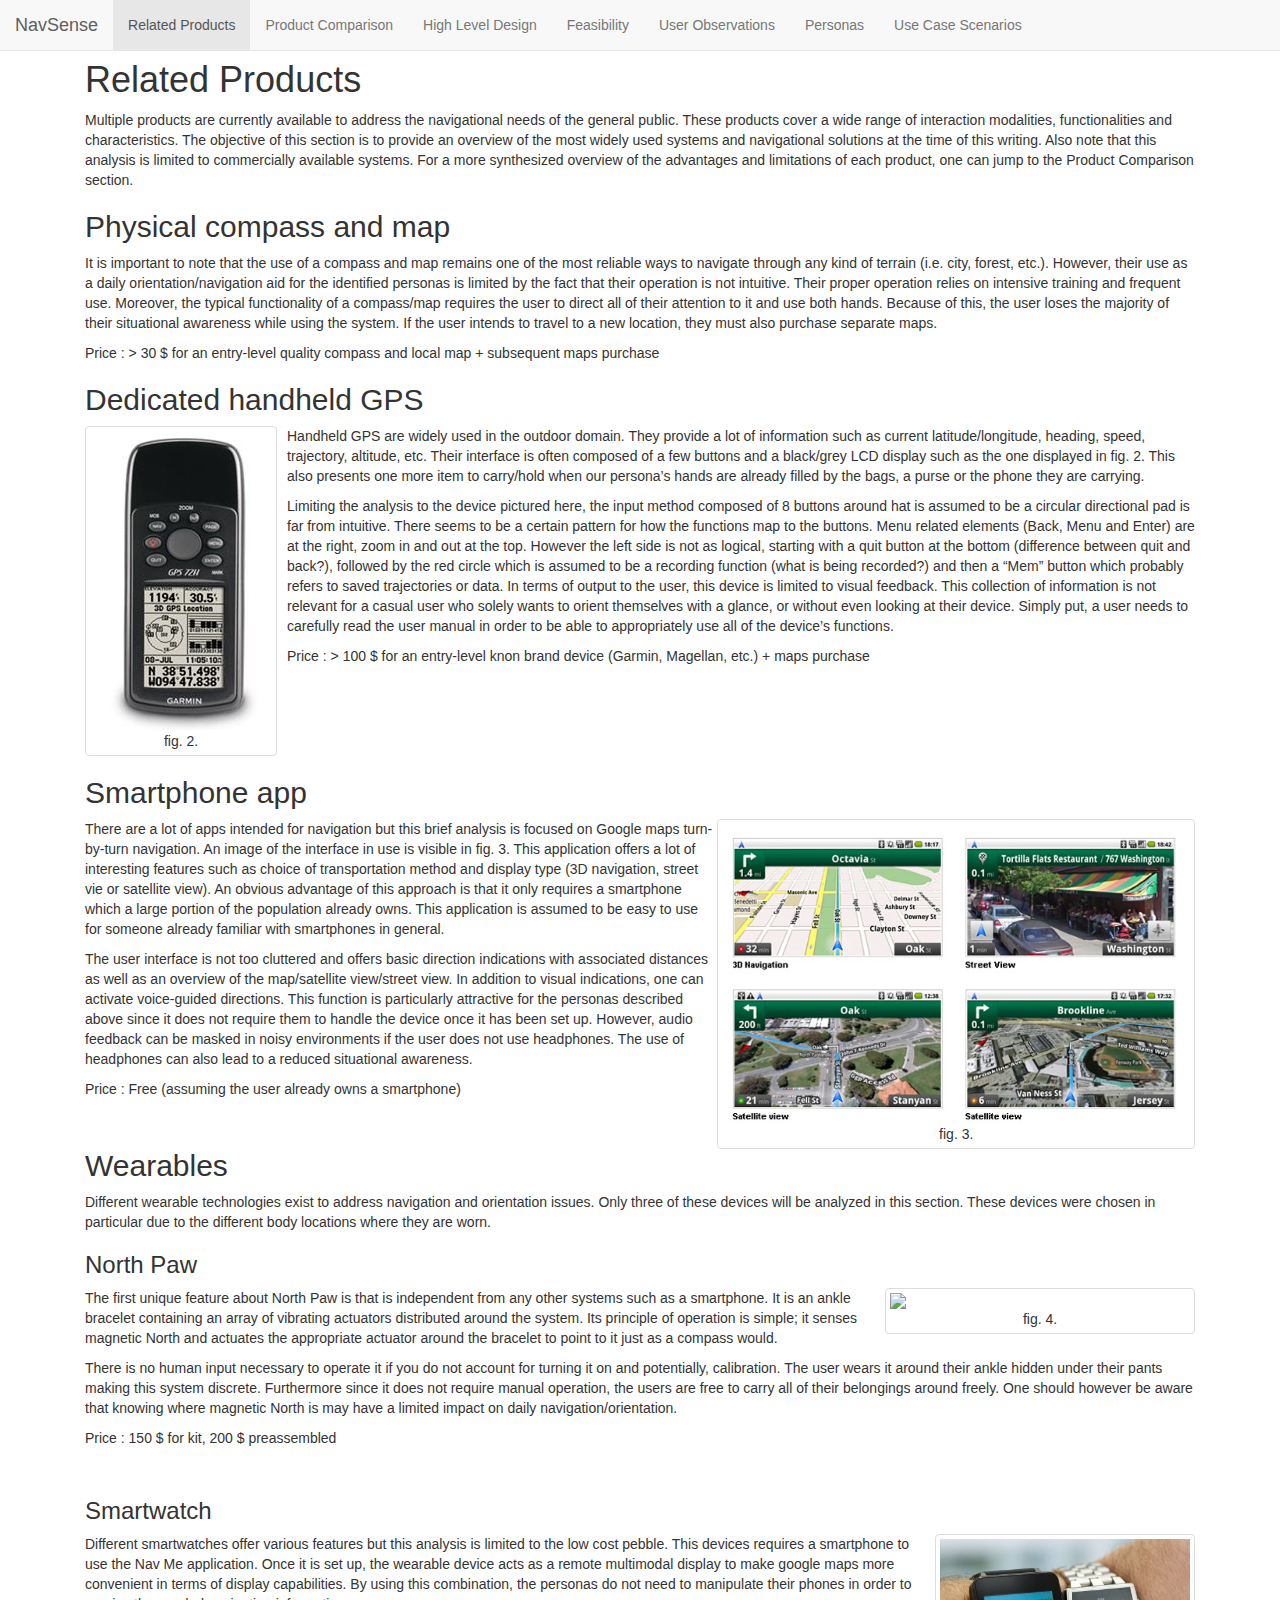
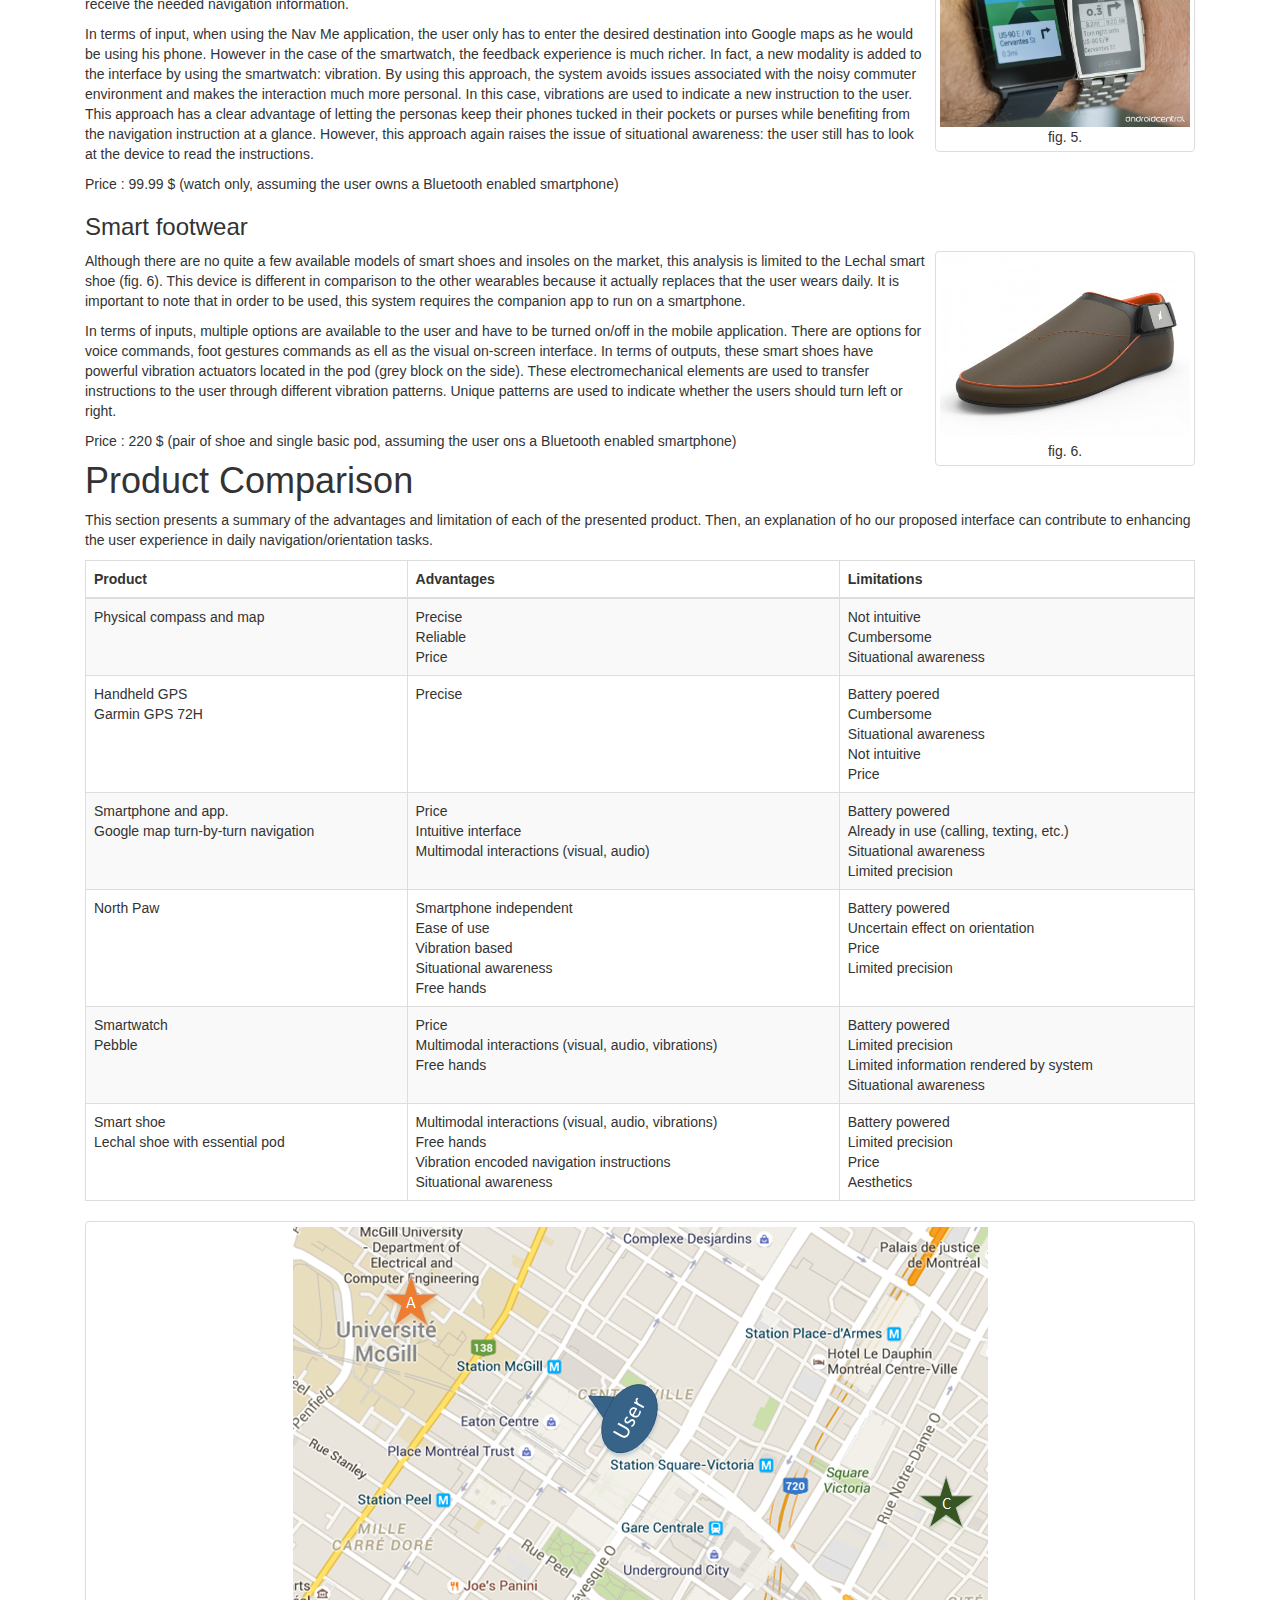
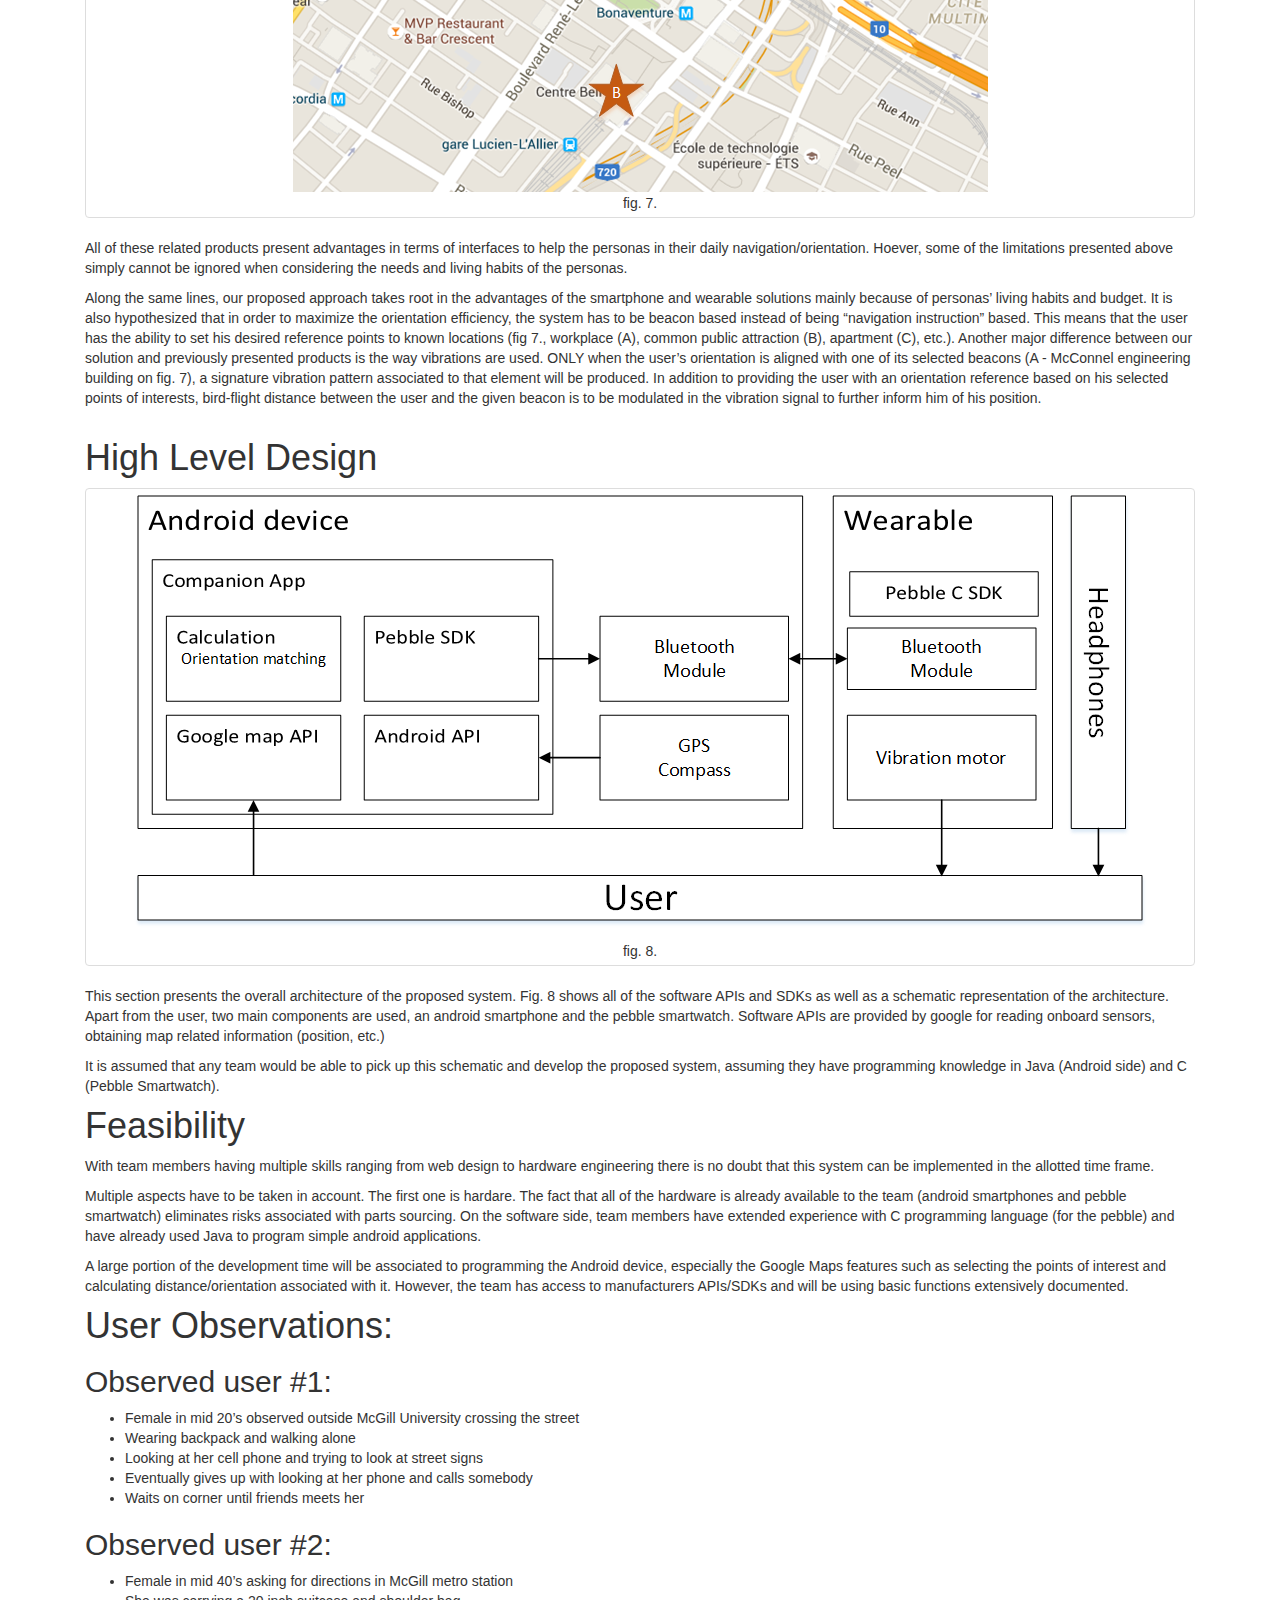
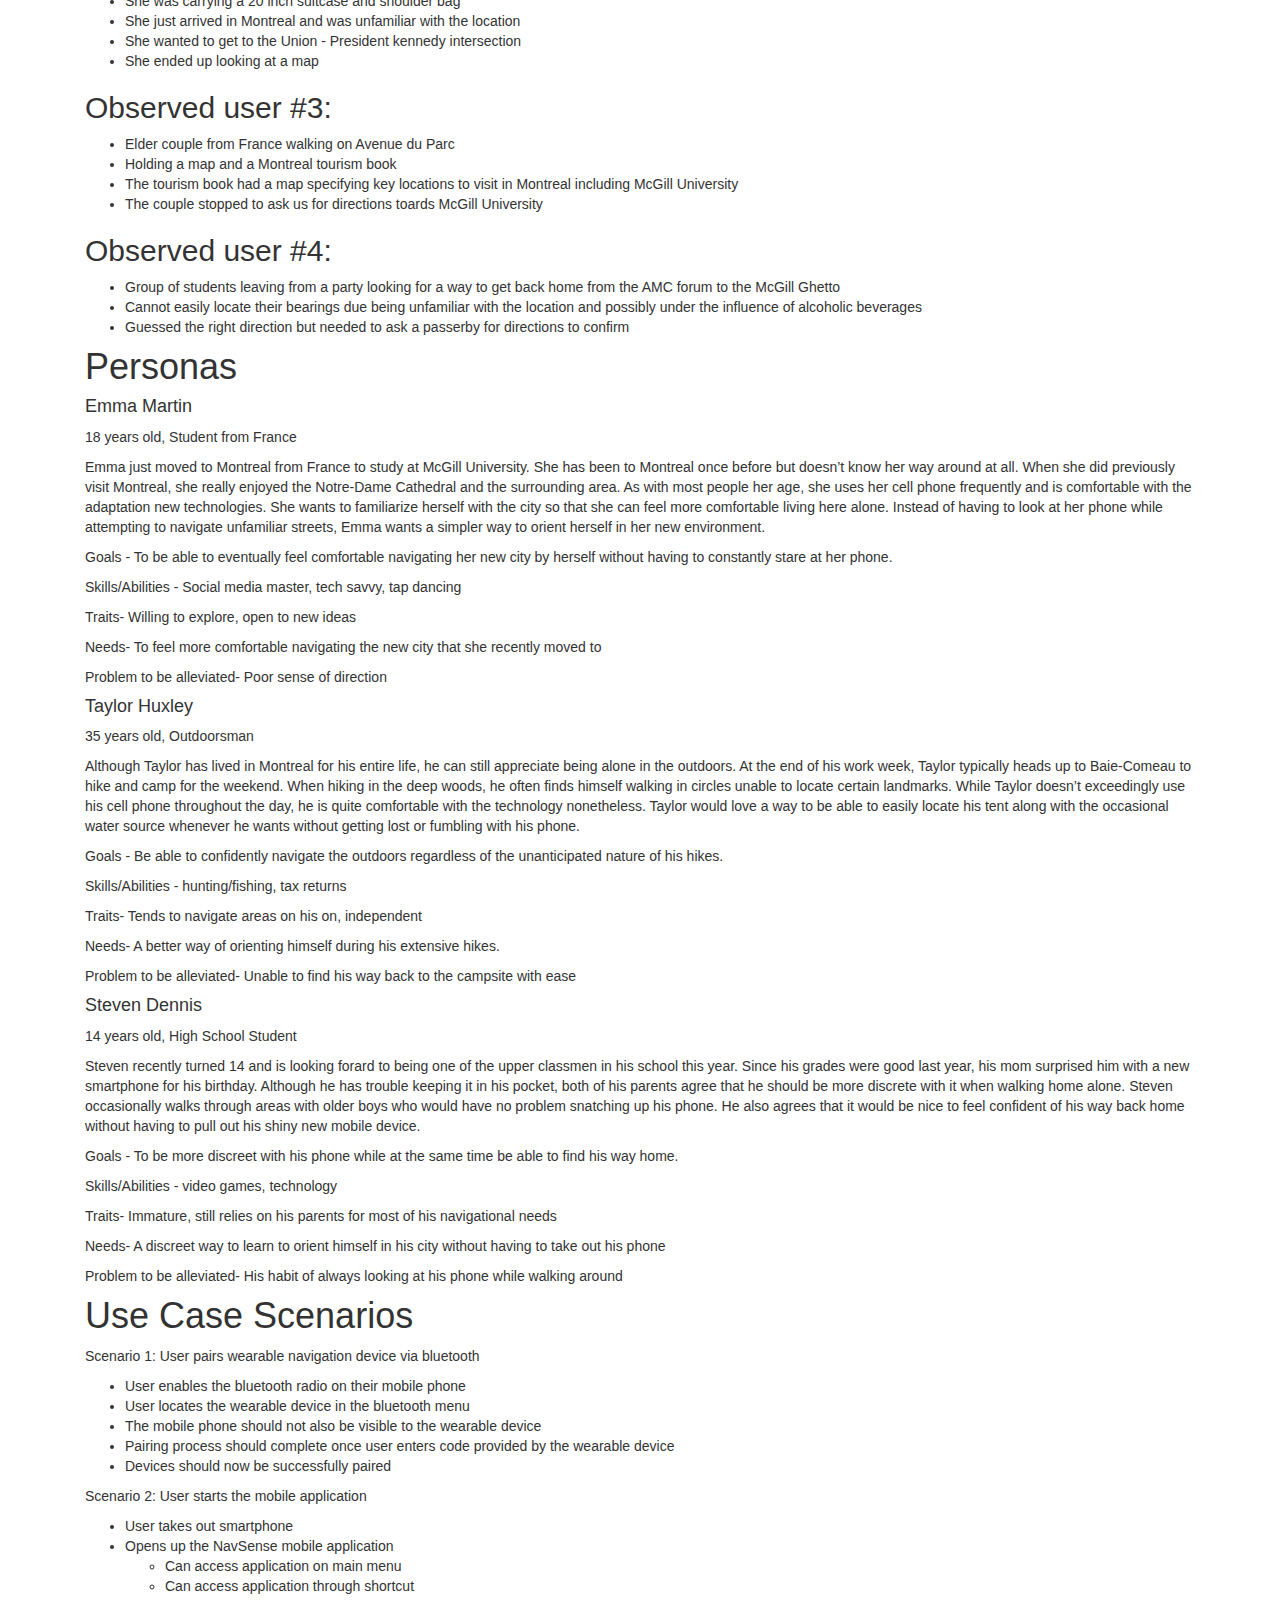
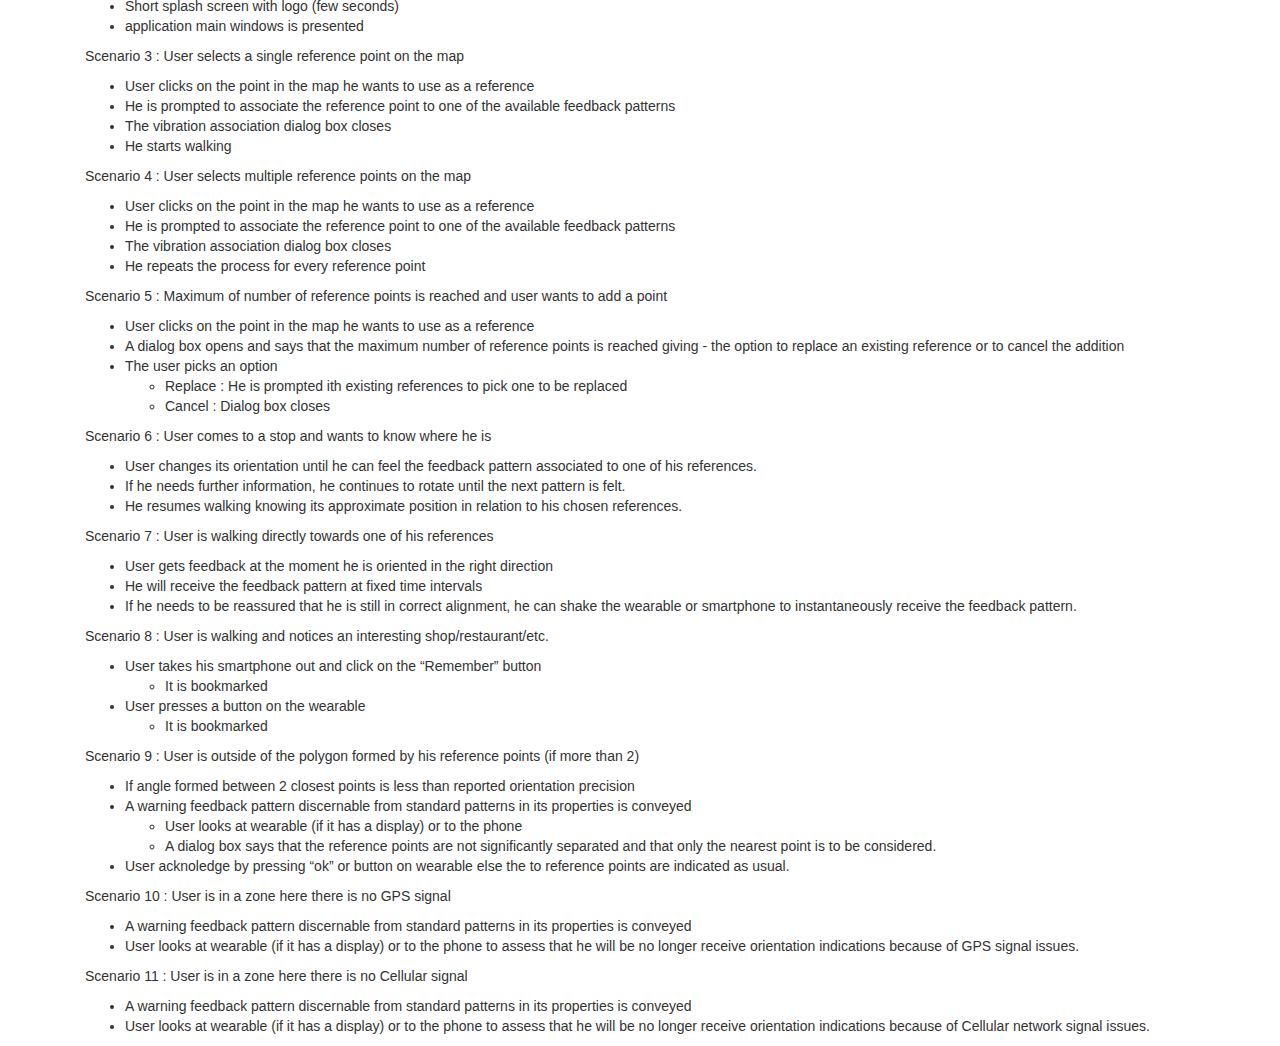
==== commit c9555370: "Add images, fixed typos" ====
--- a/index.html
+++ b/index.html
@@ -16,8 +16,12 @@
       <script src="https://oss.maxcdn.com/html5shiv/3.7.2/html5shiv.min.js"></script>
       <script src="https://oss.maxcdn.com/respond/1.4.2/respond.min.js"></script>
       <![endif]-->
-  </head>
-  <body data-spy="scroll" data-target="#navbar" style="padding-top: 60px; position:relative;" data-offset="10" >
+      <style>
+div.thumbnail    {    text-align: center;
+}
+      </style>
+    </head>
+    <body data-spy="scroll" data-target="#navbar" style="padding-top: 60px; position:relative;" data-offset="10" >
     <nav class="navbar navbar-default navbar-fixed-top">
       <div class="container-fluid">
         <!-- Brand and toggle get grouped for better mobile display -->
@@ -44,29 +48,57 @@
         <div class="col-md-12">
           <div id="relatedProducts">
             <h1><a id="Related_Products_0"></a>Related Products</h1>
-            <p>Multiple products are currently available to address the navigational needs of the general public. These products cover a ide range of interaction modalities, functionalities and characteristics. The objective of this section is to provide an overview of the most widely used systems and navigational solutions at the time of this writing. Also note that this analysis is limited to commercially available systems. For a more synthesized overview of the advantages and limitations of each product, one can jump to the Product Comparison section.
-            Physical compass and map</p>
-            <p>It is important to note that the use of a compass and map remains one of the most reliable ays to navigate through any kind of terrain (i.e. city, forest, etc.). However, their use as a daily orientation/navigation aid for the identified personas is limited by the fact that their operation is not intuitive. Their proper operation relies on intensive training and frequent use. Moreover, the typical functionality of a compass/map requires the user to direct all of their attention to it and use both hands. Because of this, the user loses the majority of their situational awareness while using the system. If the user intends to travel to a new location, they must also purchase separate maps.</p>
+            <p>Multiple products are currently available to address the navigational needs of the general public. These products cover a wide range of interaction modalities, functionalities and characteristics. The objective of this section is to provide an overview of the most widely used systems and navigational solutions at the time of this writing. Also note that this analysis is limited to commercially available systems. For a more synthesized overview of the advantages and limitations of each product, one can jump to the Product Comparison section.
+            </p>
+            <h2>Physical compass and map</h2>
+            <p>It is important to note that the use of a compass and map remains one of the most reliable ways to navigate through any kind of terrain (i.e. city, forest, etc.). However, their use as a daily orientation/navigation aid for the identified personas is limited by the fact that their operation is not intuitive. Their proper operation relies on intensive training and frequent use. Moreover, the typical functionality of a compass/map requires the user to direct all of their attention to it and use both hands. Because of this, the user loses the majority of their situational awareness while using the system. If the user intends to travel to a new location, they must also purchase separate maps.</p>
             <p>Price :  &gt; 30 $ for an entry-level quality compass and local map + subsequent maps purchase</p>
             <h2><a id="Dedicated_handheld_GPS_8"></a>Dedicated handheld GPS</h2>
-            <p>Handheld GPS are idely used in the outdoor domain. They provide a lot of information such as current latitude/longitude, heading, speed, trajectory, altitude, etc. Their interface is often composed of a few buttons and a black/grey LCD display such as the one displayed in fig. 2. This also presents one more item to carry/hold when our persona’s hands are already filled by the bags, a purse or the phone they are carrying.</p>
+            <div class="thumbnail" style="float: left; margin-right: 10px">
+              <img src="fig2.jpg"/>
+              fig. 2.
+            </div>
+            <p>Handheld GPS are widely used in the outdoor domain. They provide a lot of information such as current latitude/longitude, heading, speed, trajectory, altitude, etc. Their interface is often composed of a few buttons and a black/grey LCD display such as the one displayed in fig. 2. This also presents one more item to carry/hold when our persona’s hands are already filled by the bags, a purse or the phone they are carrying.</p>
             <p>Limiting the analysis to the device pictured here, the input method composed of 8 buttons around hat is assumed to be a circular directional pad is far from intuitive.  There seems to be a certain pattern for how the functions map to the buttons. Menu related elements (Back, Menu and Enter) are at the right, zoom in and out at the top. However the left side is not as logical, starting with a quit button at the bottom (difference between quit and back?), followed by the red circle which is assumed to be a recording function (what is being recorded?) and then a “Mem” button which probably refers to saved trajectories or data. In terms of output to the user, this device is limited to visual feedback. This collection of information is not relevant for a casual user who solely wants to orient themselves with a glance, or without even looking at their device. Simply put, a user needs to carefully read the user manual in order to be able to appropriately use all of the device’s functions.</p>
             <p>Price : &gt; 100 $ for an entry-level knon brand device (Garmin, Magellan, etc.) + maps purchase</p>
+            <br>
+            <br>
+            <br>
+            <br>
             <h2><a id="Smartphone_app_14"></a>Smartphone app</h2>
+
+            <div class="thumbnail" style="float: right;">
+              <img src="fig3.jpg" style="height:300px"/>
+              fig. 3.
+            </div>
             <p>There are a lot of apps intended for navigation but this brief analysis is focused on Google maps turn-by-turn navigation. An image of the interface in use is visible in fig. 3. This application offers a lot of interesting features such as choice of transportation method and display type (3D navigation, street vie or satellite view). An obvious advantage of this approach is that it only requires a smartphone which a large portion of the population already owns. This application is assumed to be easy to use for someone already familiar with smartphones in general.</p>
-            <p>The user interface is not too cluttered and offers basic direction indications ith associated distances as well as an overview of the map/satellite view/street view. In addition to visual indications, one can activate voice-guided directions. This function is particularly attractive for the personas described above since it does not require them to handle the device once it has been set up. However, audio feedback can be masked in noisy environments if the user does not use headphones. The use of headphones can also lead to a reduced situational awareness.</p>
-            <p>Price : Free (assuming the user already ons a smartphone)</p>
-            <h2><a id="earables_20"></a>Wearables</h2>
-            <p>Different earable technologies exist to address navigation and orientation issues. Only three of these devices will be analyzed in this section. These devices were chosen in particular due to the different body locations where they are worn.</p>
+            <p>The user interface is not too cluttered and offers basic direction indications with associated distances as well as an overview of the map/satellite view/street view. In addition to visual indications, one can activate voice-guided directions. This function is particularly attractive for the personas described above since it does not require them to handle the device once it has been set up. However, audio feedback can be masked in noisy environments if the user does not use headphones. The use of headphones can also lead to a reduced situational awareness.</p>
+            <p>Price : Free (assuming the user already owns a smartphone)</p>
+            <br>
+            <h2><a id="wearables_20"></a>Wearables</h2>
+            <p>Different wearable technologies exist to address navigation and orientation issues. Only three of these devices will be analyzed in this section. These devices were chosen in particular due to the different body locations where they are worn.</p>
             <h3><a id="North_Pa_22"></a>North Paw</h3>
-            <p>The first unique feature about North Pa is that is independent from any other systems such as a smartphone. It is an ankle bracelet containing an array of vibrating actuators distributed around the system. Its principle of operation is simple; it senses magnetic North and actuates the appropriate actuator around the bracelet to point to it just as a compass would.</p>
-            <p>There is no human input necessary to operate it if you do not account for turning it on and potentially, calibration.  The user ears it around their ankle hidden under their pants making this system discrete. Furthermore since it does not require manual operation, the users are free to carry all of their belongings around freely. One should however be aware that knowing where magnetic North is may have a limited impact on daily navigation/orientation.</p>
+            <div class="thumbnail" style="float: right;">
+              <img src="fig4.jpg" style="width:300px"/>
+              fig. 4.
+            </div>
+            <p>The first unique feature about North Paw is that is independent from any other systems such as a smartphone. It is an ankle bracelet containing an array of vibrating actuators distributed around the system. Its principle of operation is simple; it senses magnetic North and actuates the appropriate actuator around the bracelet to point to it just as a compass would.</p>
+            <p>There is no human input necessary to operate it if you do not account for turning it on and potentially, calibration.  The user wears it around their ankle hidden under their pants making this system discrete. Furthermore since it does not require manual operation, the users are free to carry all of their belongings around freely. One should however be aware that knowing where magnetic North is may have a limited impact on daily navigation/orientation.</p>
             <p>Price : 150 $ for kit, 200 $ preassembled</p>
-            <h3><a id="Smartatch_29"></a>Smartwatch</h3>
-            <p>Different smartatches offer various features but this analysis is limited to the low cost pebble. This devices requires a smartphone to use the Nav Me application. Once it is set up, the wearable device acts as a remote multimodal display to make google maps more convenient in terms of display capabilities. By using this combination, the personas do not need to manipulate their phones in order to receive the needed navigation information.</p>
-            <p>In terms of input, hen using the Nav Me application, the user only has to enter the desired destination into Google maps as he would be using his phone. However in the case of the smartwatch, the feedback experience is much richer. In fact, a new modality is added to the interface by using the smartwatch: vibration. By using this approach, the system avoids issues associated with the noisy commuter environment and makes the interaction much more personal. In this case, vibrations are used to indicate a new instruction to the user. This approach has a clear advantage of letting the personas keep their phones tucked in their pockets or purses while benefiting from the navigation instruction at a glance. However, this approach again raises the issue of situational awareness: the user still has to look at the device to read the instructions.</p>
-            <p>Price : 99.99 $ (atch only, assuming the user owns a Bluetooth enabled smartphone)</p>
+            <br>
+            <h3><a id="Smartwatch_29"></a>Smartwatch</h3>
+            <div class="thumbnail" style="float: right;margin-left:10px;">
+              <img src="fig5.jpg" style="width:250px;"/>
+              fig. 5.
+            </div>
+            <p>Different smartwatches offer various features but this analysis is limited to the low cost pebble. This devices requires a smartphone to use the Nav Me application. Once it is set up, the wearable device acts as a remote multimodal display to make google maps more convenient in terms of display capabilities. By using this combination, the personas do not need to manipulate their phones in order to receive the needed navigation information.</p>
+            <p>In terms of input, when using the Nav Me application, the user only has to enter the desired destination into Google maps as he would be using his phone. However in the case of the smartwatch, the feedback experience is much richer. In fact, a new modality is added to the interface by using the smartwatch: vibration. By using this approach, the system avoids issues associated with the noisy commuter environment and makes the interaction much more personal. In this case, vibrations are used to indicate a new instruction to the user. This approach has a clear advantage of letting the personas keep their phones tucked in their pockets or purses while benefiting from the navigation instruction at a glance. However, this approach again raises the issue of situational awareness: the user still has to look at the device to read the instructions.</p>
+            <p>Price : 99.99 $ (watch only, assuming the user owns a Bluetooth enabled smartphone)</p>
             <h3><a id="Smart_footear_35"></a>Smart footwear</h3>
+            <div class="thumbnail" style="float: right; margin-left:10px">
+              <img src="fig6.jpg" style="width:250px;"/>
+              fig. 6.
+            </div>
             <p>Although there are no quite a few available models of smart shoes and insoles on the market, this analysis is limited to the Lechal smart shoe (fig. 6). This device is different in comparison to the other wearables because it actually replaces that the user wears daily. It is important to note that in order to be used, this system requires the companion app to run on a smartphone.</p>
             <p>In terms of inputs, multiple options are available to the user and have to be turned on/off in the mobile application. There are options for voice commands, foot gestures commands as ell as the visual on-screen interface. In terms of outputs, these smart shoes have powerful vibration actuators located in the pod (grey block on the side). These electromechanical elements are used to transfer instructions to the user through different vibration patterns. Unique patterns are used to indicate whether the users should turn left or right.</p>
             <p>Price : 220 $ (pair of shoe and single basic pod, assuming the user ons a Bluetooth enabled smartphone)</p>
@@ -87,7 +119,7 @@
                   <tr>
                     <td>Physical compass and map</td>
                     <td>Precise<br>Reliable<br>Price</td>
-                    <td>Not intuitive<br>Cumbersome<br>Situational aareness</td>
+                    <td>Not intuitive<br>Cumbersome<br>Situational awareness</td>
                   </tr>
                   <tr>
                     <td>Handheld GPS<br>
@@ -158,50 +190,59 @@
                   </tr>
                 </tbody>
             </table>
+            <div class="thumbnail" style="">
+              <img src="fig7.png" style=""/>
+              fig. 7.
+            </div>
             <p>All of these related products present advantages in terms of interfaces to help the personas in their daily navigation/orientation. Hoever, some of the limitations presented above simply cannot be ignored when considering the needs and living habits of the personas.</p>
-            <p>Along the same lines, our proposed approach takes root in the advantages of the smartphone and earable solutions mainly because of personas’ living habits and budget. It is also hypothesized that in order to maximize the orientation efficiency, the system has to be beacon based instead of being “navigation instruction” based. This means that the user has the ability to set his desired reference points to known locations (fig 7., workplace (A), common public attraction (B), apartment ©, etc.). Another major difference between our solution and previously presented products is the way vibrations are used. ONLY when the user’s orientation is aligned with one of its selected beacons (A - McConnel engineering building on fig. 7), a signature vibration pattern associated to that element will be produced. In addition to providing the user with an orientation reference based on his selected points of interests, bird-flight distance between the user and the given beacon is to be modulated in the vibration signal to further inform him of his position.</p>
+            <p>Along the same lines, our proposed approach takes root in the advantages of the smartphone and wearable solutions mainly because of personas’ living habits and budget. It is also hypothesized that in order to maximize the orientation efficiency, the system has to be beacon based instead of being “navigation instruction” based. This means that the user has the ability to set his desired reference points to known locations (fig 7., workplace (A), common public attraction (B), apartment (C), etc.). Another major difference between our solution and previously presented products is the way vibrations are used. ONLY when the user’s orientation is aligned with one of its selected beacons (A - McConnel engineering building on fig. 7), a signature vibration pattern associated to that element will be produced. In addition to providing the user with an orientation reference based on his selected points of interests, bird-flight distance between the user and the given beacon is to be modulated in the vibration signal to further inform him of his position.</p>
 
           </div>
+          <br>
           <div id="highLevel">
             <h1><a id="High_Level_Design_0"></a>High Level Design</h1>
-            <p>This section presents the overall architecture of the proposed system. Fig. 8 shos all of the software APIs and SDKs as well as a schematic representation of the architecture. Apart from the user, two main components are used, an android smartphone and the pebble smartwatch. Software APIs are provided by google for reading onboard sensors, obtaining map related information (position, etc.)</p>
-            <p>It is assumed that any team ould be able to pick up this schematic and develop the proposed system, assuming they have programming knowledge in Java (Android side) and C (Pebble Smartwatch).</p>
+            <div class="thumbnail" style="">
+              <img src="fig8.png"/>
+              fig. 8.
+            </div>
+            <p>This section presents the overall architecture of the proposed system. Fig. 8 shows all of the software APIs and SDKs as well as a schematic representation of the architecture. Apart from the user, two main components are used, an android smartphone and the pebble smartwatch. Software APIs are provided by google for reading onboard sensors, obtaining map related information (position, etc.)</p>
+            <p>It is assumed that any team would be able to pick up this schematic and develop the proposed system, assuming they have programming knowledge in Java (Android side) and C (Pebble Smartwatch).</p>
           </div>
           <div id="feasibility">
             <h1><a id="Feasibility_4"></a>Feasibility</h1>
-            <p>ith team members having multiple skills ranging from web design to hardware engineering there is no doubt that this system can be implemented in the allotted time frame.</p>
+            <p>With team members having multiple skills ranging from web design to hardware engineering there is no doubt that this system can be implemented in the allotted time frame.</p>
             <p>Multiple aspects have to be taken in account. The first one is hardare. The fact that all of the hardware is already available to the team (android smartphones and pebble smartwatch) eliminates risks associated with parts sourcing. On the software side, team members have extended experience with C programming language (for the pebble) and have already used Java to program simple android applications.</p>
-            <p>A large portion of the development time ill be associated to programming the Android device, especially the Google Maps features such as selecting the points of interest and calculating distance/orientation associated with it. However, the team has access to manufacturers APIs/SDKs and will be using basic functions extensively documented.</p>
+            <p>A large portion of the development time will be associated to programming the Android device, especially the Google Maps features such as selecting the points of interest and calculating distance/orientation associated with it. However, the team has access to manufacturers APIs/SDKs and will be using basic functions extensively documented.</p>
           </div>
         <div id="userObservations">
           <h1><a id="User_Observations_0"></a>User Observations:</h1>
           <h2><a id="Observed_user_1_1"></a>Observed user #1:</h2>
           <ul>
             <li>Female in mid 20’s observed outside McGill University crossing the street</li>
-            <li>earing backpack and walking alone</li>
+            <li>Wearing backpack and walking alone</li>
             <li>Looking at her cell phone and trying to look at street signs</li>
-            <li>Eventually gives up ith looking at her phone and calls somebody</li>
-            <li>aits on corner until friends meets her</li>
+            <li>Eventually gives up with looking at her phone and calls somebody</li>
+            <li>Waits on corner until friends meets her</li>
           </ul>
           <h2><a id="Observed_user_2_8"></a>Observed user #2:</h2>
           <ul>
             <li>Female in mid 40’s asking for directions in McGill metro station</li>
-            <li>She as carrying a 20 inch suitcase and shoulder bag</li>
-            <li>She just arrived in Montreal and as unfamiliar with the location</li>
-            <li>She anted to get to the Union - President kennedy intersection</li>
+            <li>She was carrying a 20 inch suitcase and shoulder bag</li>
+            <li>She just arrived in Montreal and was unfamiliar with the location</li>
+            <li>She wanted to get to the Union - President kennedy intersection</li>
             <li>She ended up looking at a map</li>
           </ul>
           <h2><a id="Observed_user_3_15"></a>Observed user #3:</h2>
           <ul>
-            <li>Elder couple from France alking on Avenue du Parc</li>
+            <li>Elder couple from France walking on Avenue du Parc</li>
             <li>Holding a map and a Montreal tourism book</li>
-            <li>The tourism book had a map specifying key locations to visit in Montreal including Mcgill University</li>
+            <li>The tourism book had a map specifying key locations to visit in Montreal including McGill University</li>
             <li>The couple stopped to ask us for directions toards McGill University</li>
           </ul>
           <h2><a id="Observed_user_4_21"></a>Observed user #4:</h2>
           <ul>
-            <li>Group of students leaving from a party looking for a ay to get back home from the AMC forum to the McGill Ghetto</li>
-            <li>Cannot easily locate their bearings due being unfamiliar ith the location and possibly under the influence of alcoholic beverages</li>
+            <li>Group of students leaving from a party looking for a way to get back home from the AMC forum to the McGill Ghetto</li>
+            <li>Cannot easily locate their bearings due being unfamiliar with the location and possibly under the influence of alcoholic beverages</li>
             <li>Guessed the right direction but needed to ask a passerby for directions to confirm</li>
           </ul>
 
@@ -210,39 +251,39 @@
           <h1><a id="Personas_0"></a>Personas</h1>
           <h4><a id="Emma_Martin_1"></a>Emma Martin</h4>
           <p>18 years old, Student from France</p>
-          <p>Emma just moved to Montreal from France to study at McGill University. She has been to Montreal once before but doesn’t kno her way around at all. When she did previously visit Montreal, she really enjoyed the Notre-Dame Cathedral and the surrounding area. As with most people her age, she uses her cell phone frequently and is comfortable with the adaptation new technologies. She wants to familiarize herself with the city so that she can feel more comfortable living here alone. Instead of having to look at her phone while attempting to navigate unfamiliar streets, Emma wants a simpler way to orient herself in her new environment.</p>
-          <p>Goals  - To be able to eventually feel comfortable navigating her ne city by herself without having to constantly stare at her phone.</p>
+          <p>Emma just moved to Montreal from France to study at McGill University. She has been to Montreal once before but doesn’t know her way around at all. When she did previously visit Montreal, she really enjoyed the Notre-Dame Cathedral and the surrounding area. As with most people her age, she uses her cell phone frequently and is comfortable with the adaptation new technologies. She wants to familiarize herself with the city so that she can feel more comfortable living here alone. Instead of having to look at her phone while attempting to navigate unfamiliar streets, Emma wants a simpler way to orient herself in her new environment.</p>
+          <p>Goals  - To be able to eventually feel comfortable navigating her new city by herself without having to constantly stare at her phone.</p>
           <p>Skills/Abilities - Social media master, tech savvy, tap dancing</p>
-          <p>Traits- illing to explore, open to new ideas</p>
-          <p>Needs- To feel more comfortable navigating the ne city that she recently moved to</p>
+          <p>Traits- Willing to explore, open to new ideas</p>
+          <p>Needs- To feel more comfortable navigating the new city that she recently moved to</p>
           <p>Problem to be alleviated- Poor sense of direction</p>
           <h4><a id="Taylor_Huxley_18"></a>Taylor Huxley</h4>
           <p>35 years old, Outdoorsman</p>
-          <p>Although Taylor has lived in Montreal for his entire life, he can still appreciate being alone in the outdoors. At the end of his ork week, Taylor typically heads up to Baie-Comeau to hike and camp for the weekend. When hiking in the deep woods,  he often finds himself walking in circles unable to locate certain landmarks. While Taylor doesn’t exceedingly use his cell phone throughout the day, he is quite comfortable with the technology nonetheless. Taylor would love a way to be able to easily locate his tent along with the occasional water source whenever he wants without getting lost or fumbling with his phone.</p>
+          <p>Although Taylor has lived in Montreal for his entire life, he can still appreciate being alone in the outdoors. At the end of his work week, Taylor typically heads up to Baie-Comeau to hike and camp for the weekend. When hiking in the deep woods,  he often finds himself walking in circles unable to locate certain landmarks. While Taylor doesn’t exceedingly use his cell phone throughout the day, he is quite comfortable with the technology nonetheless. Taylor would love a way to be able to easily locate his tent along with the occasional water source whenever he wants without getting lost or fumbling with his phone.</p>
           <p>Goals - Be able to confidently navigate the outdoors regardless of the unanticipated nature of his hikes.</p>
           <p>Skills/Abilities - hunting/fishing, tax returns</p>
           <p>Traits- Tends to navigate areas on his on, independent</p>
-          <p>Needs- A better ay of orienting himself during his extensive hikes.</p>
-          <p>Problem to be alleviated- Unable to find his ay back to the campsite with ease</p>
+          <p>Needs- A better way of orienting himself during his extensive hikes.</p>
+          <p>Problem to be alleviated- Unable to find his way back to the campsite with ease</p>
           <h4><a id="Steven_Dennis_32"></a>Steven Dennis</h4>
           <p>14 years old, High School Student</p>
           <p>Steven recently turned 14 and is looking forard to being one of the upper classmen in his school this year. Since his grades were good last year, his mom surprised him with a new smartphone for his birthday. Although he has trouble keeping it in his pocket, both of his parents agree that he should be more discrete with it when walking home alone. Steven occasionally walks through areas with older boys who would have no problem snatching up his phone. He also agrees that it would be nice to feel confident of his way back home without having to pull out his shiny new mobile device.</p>
-          <p>Goals - To be more discreet ith his phone while at the same time be able to find his way home.</p>
+          <p>Goals - To be more discreet with his phone while at the same time be able to find his way home.</p>
           <p>Skills/Abilities - video games, technology</p>
           <p>Traits- Immature, still relies on his parents for most of his navigational needs</p>
-          <p>Needs- A discreet ay to learn to orient himself in his city without having to take out his phone</p>
-          <p>Problem to be alleviated- His habit of alays looking at his phone while walking around</p>
+          <p>Needs- A discreet way to learn to orient himself in his city without having to take out his phone</p>
+          <p>Problem to be alleviated- His habit of always looking at his phone while walking around</p>
 
         </div>
         <div id="usercase">
           <h1><a id="Use_Case_Scenarios_0"></a>Use Case Scenarios</h1>
-          <p>Scenario 1: User pairs earable navigation device via bluetooth</p>
+          <p>Scenario 1: User pairs wearable navigation device via bluetooth</p>
           <ul>
             <li>User enables the bluetooth radio on their mobile phone</li>
-            <li>User locates the earable device in the bluetooth menu</li>
-            <li>The mobile phone should no also be visible to the wearable device</li>
-            <li>Pairing process should complete once user enters code provided by the earable device</li>
-            <li>Devices should no be successfully paired</li>
+            <li>User locates the wearable device in the bluetooth menu</li>
+            <li>The mobile phone should not also be visible to the wearable device</li>
+            <li>Pairing process should complete once user enters code provided by the wearable device</li>
+            <li>Devices should now be successfully paired</li>
           </ul>
           <p>Scenario 2: User starts the mobile application</p>
           <ul>
@@ -253,26 +294,26 @@
                 <li>Can access application through shortcut</li>
               </ul>
             </li>
-            <li>Short splash screen is ith logo (few seconds)</li>
-            <li>application main indows is presented</li>
+            <li>Short splash screen with logo (few seconds)</li>
+            <li>application main windows is presented</li>
           </ul>
           <p>Scenario 3 : User selects a single reference point on the map</p>
           <ul>
-            <li>User clicks on the point in the map he ants to use as a reference</li>
+            <li>User clicks on the point in the map he wants to use as a reference</li>
             <li>He is prompted to associate the reference point to one of the available feedback patterns</li>
             <li>The vibration association dialog box closes</li>
-            <li>He starts alking</li>
+            <li>He starts walking</li>
           </ul>
           <p>Scenario 4 : User selects multiple reference points on the map</p>
           <ul>
-            <li>User clicks on the point in the map he ants to use as a reference</li>
+            <li>User clicks on the point in the map he wants to use as a reference</li>
             <li>He is prompted to associate the reference point to one of the available feedback patterns</li>
             <li>The vibration association dialog box closes</li>
             <li>He repeats the process for every reference point</li>
           </ul>
-          <p>Scenario 5 : Maximum of number of reference points is reached and user ants to add a point</p>
-          <ul>
-            <li>User clicks on the point in the map he ants to use as a reference</li>
+          <p>Scenario 5 : Maximum of number of reference points is reached and user wants to add a point</p>
+          <ul>
+            <li>User clicks on the point in the map he wants to use as a reference</li>
             <li>A dialog box opens and says that the maximum number of reference points is reached giving - the option to replace an existing reference or to cancel the addition</li>
             <li>The user picks an option
               <ul>
@@ -281,26 +322,26 @@
               </ul>
             </li>
           </ul>
-          <p>Scenario 6 : User comes to a stop and ants to know where he is</p>
+          <p>Scenario 6 : User comes to a stop and wants to know where he is</p>
           <ul>
             <li>User changes its orientation until he can feel the feedback pattern associated to one of his references.</li>
             <li>If he needs further information, he continues to rotate until the next pattern is felt.</li>
-            <li>He resumes alking knowing its approximate position in relation to his chosen references.</li>
-          </ul>
-          <p>Scenario 7 : User is alking directly towards one of his references</p>
+            <li>He resumes walking knowing its approximate position in relation to his chosen references.</li>
+          </ul>
+          <p>Scenario 7 : User is walking directly towards one of his references</p>
           <ul>
             <li>User gets feedback at the moment he is oriented in the right direction</li>
-            <li>He ill receive the feedback pattern at fixed time intervals</li>
-            <li>If he needs to be reassured that he is still in correct alignment, he can shake the earable or smartphone to instantaneously receive the feedback pattern.</li>
-          </ul>
-          <p>Scenario 8 : User is alking and notices an interesting shop/restaurant/etc.</p>
+            <li>He will receive the feedback pattern at fixed time intervals</li>
+            <li>If he needs to be reassured that he is still in correct alignment, he can shake the wearable or smartphone to instantaneously receive the feedback pattern.</li>
+          </ul>
+          <p>Scenario 8 : User is walking and notices an interesting shop/restaurant/etc.</p>
           <ul>
             <li>User takes his smartphone out and click on the “Remember” button
               <ul>
                 <li>It is bookmarked</li>
               </ul>
             </li>
-            <li>User presses a button on the earable
+            <li>User presses a button on the wearable
               <ul>
                 <li>It is bookmarked</li>
               </ul>
@@ -308,10 +349,10 @@
           </ul>
           <p>Scenario 9 : User is outside of the polygon formed by his reference points (if more than 2)</p>
           <ul>
-            <li>If angle formed beteen 2 closest points is less than reported orientation precision</li>
-            <li>A arning feedback pattern discernable from standard patterns in its properties is conveyed
-              <ul>
-                <li>User looks at earable (if it has a display) or to the phone</li>
+            <li>If angle formed between 2 closest points is less than reported orientation precision</li>
+            <li>A warning feedback pattern discernable from standard patterns in its properties is conveyed
+              <ul>
+                <li>User looks at wearable (if it has a display) or to the phone</li>
                 <li>A dialog box says that the reference points are not significantly separated and that only the nearest point is to be considered.</li>
               </ul>
             </li>
@@ -320,13 +361,13 @@
           </ul>
           <p>Scenario 10 : User is in a zone here there is no GPS signal</p>
           <ul>
-            <li>A arning feedback pattern discernable from standard patterns in its properties is conveyed</li>
-            <li>User looks at earable (if it has a display) or to the phone to assess that he will be no longer receive orientation indications because of GPS signal issues.</li>
+            <li>A warning feedback pattern discernable from standard patterns in its properties is conveyed</li>
+            <li>User looks at wearable (if it has a display) or to the phone to assess that he will be no longer receive orientation indications because of GPS signal issues.</li>
           </ul>
           <p>Scenario 11 : User is in a zone here there is no Cellular signal</p>
           <ul>
-            <li>A arning feedback pattern discernable from standard patterns in its properties is conveyed</li>
-            <li>User looks at earable (if it has a display) or to the phone to assess that he will be no longer receive orientation indications because of Cellular network signal issues.</li>
+            <li>A warning feedback pattern discernable from standard patterns in its properties is conveyed</li>
+            <li>User looks at wearable (if it has a display) or to the phone to assess that he will be no longer receive orientation indications because of Cellular network signal issues.</li>
           </ul>
 
         </div>
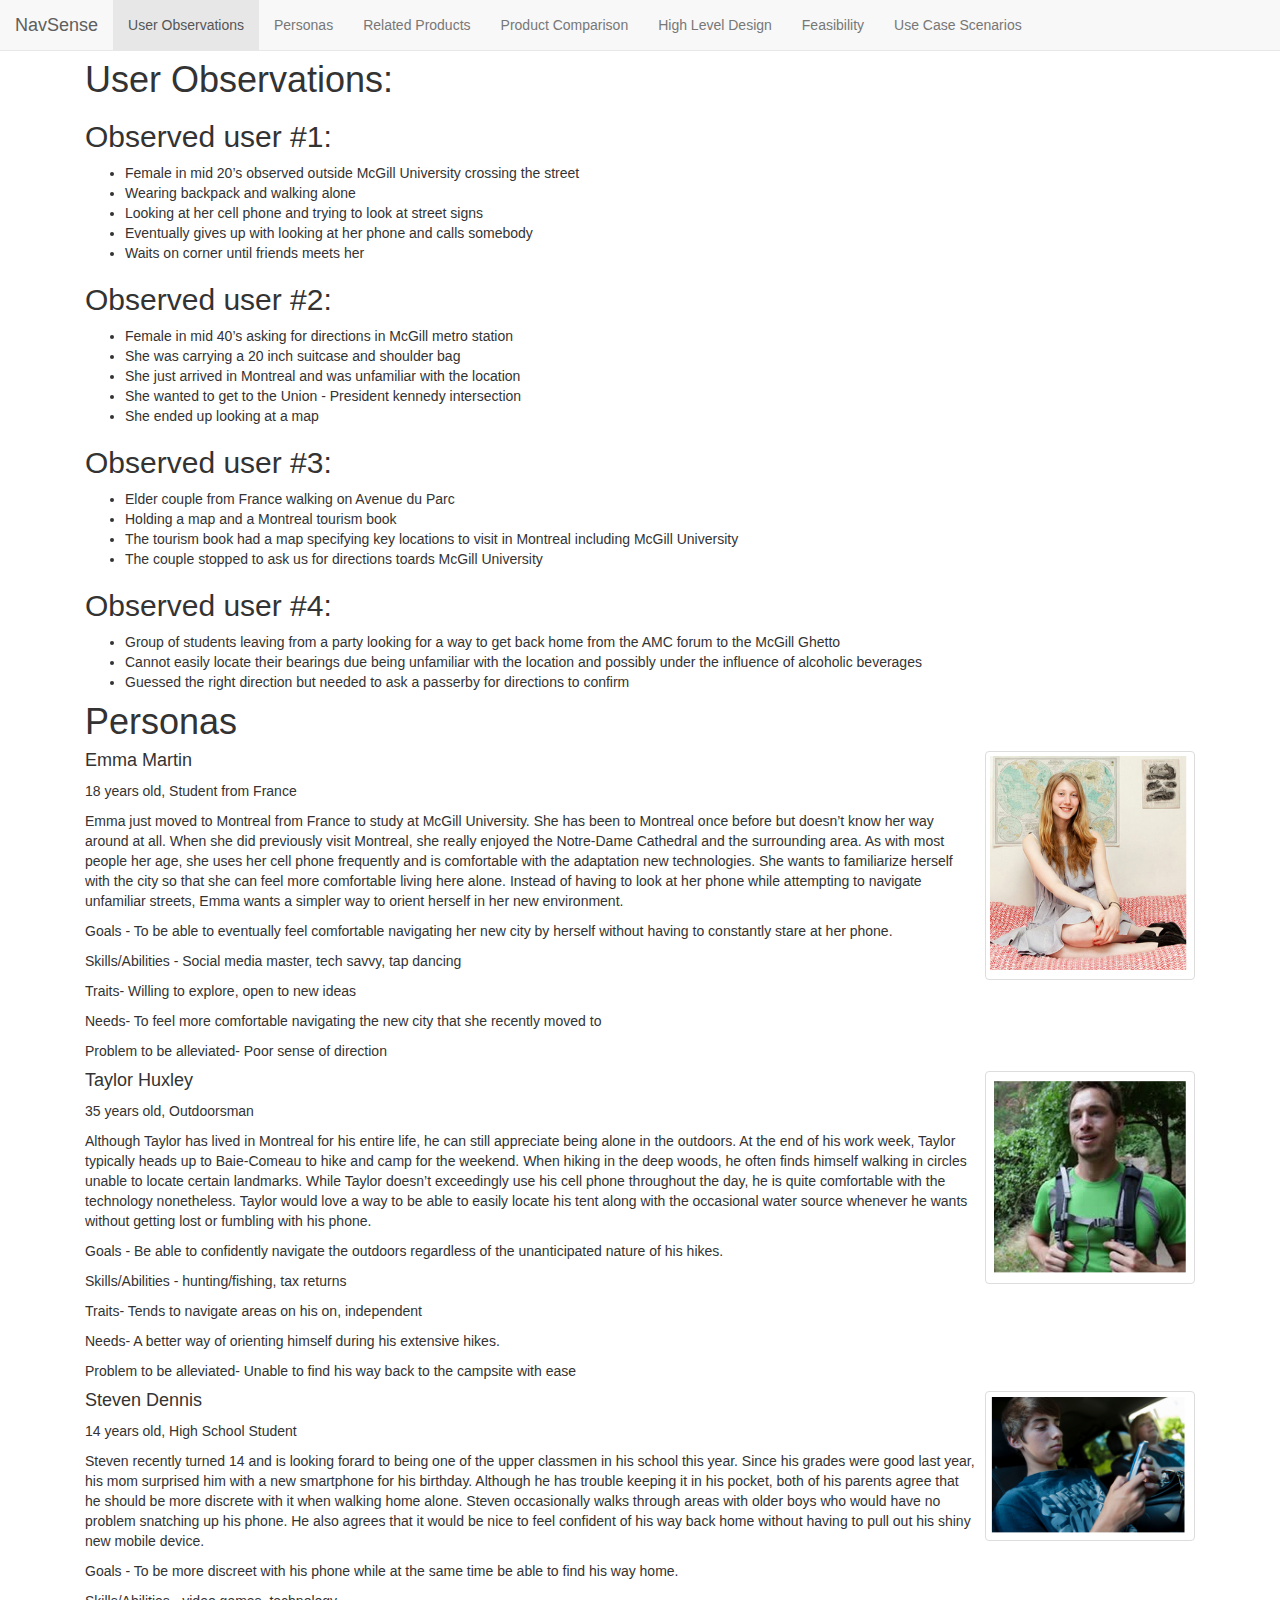
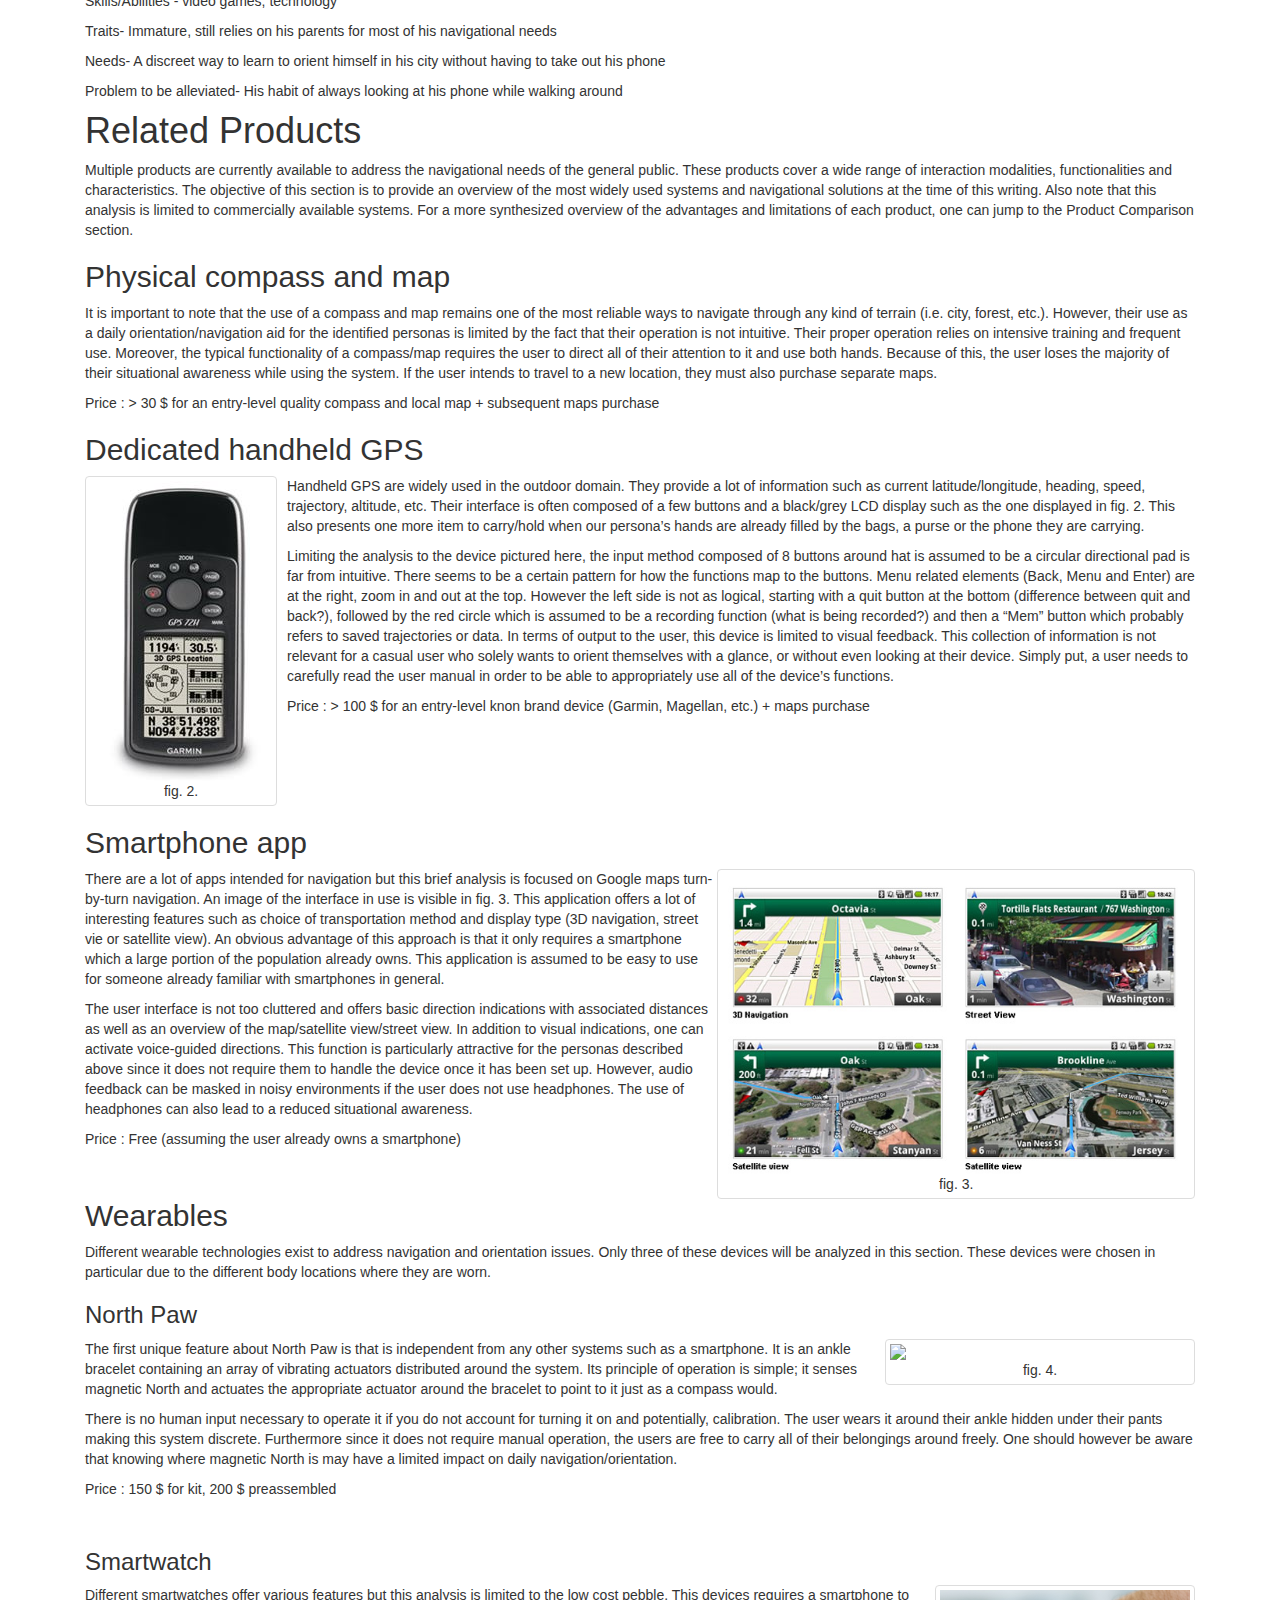
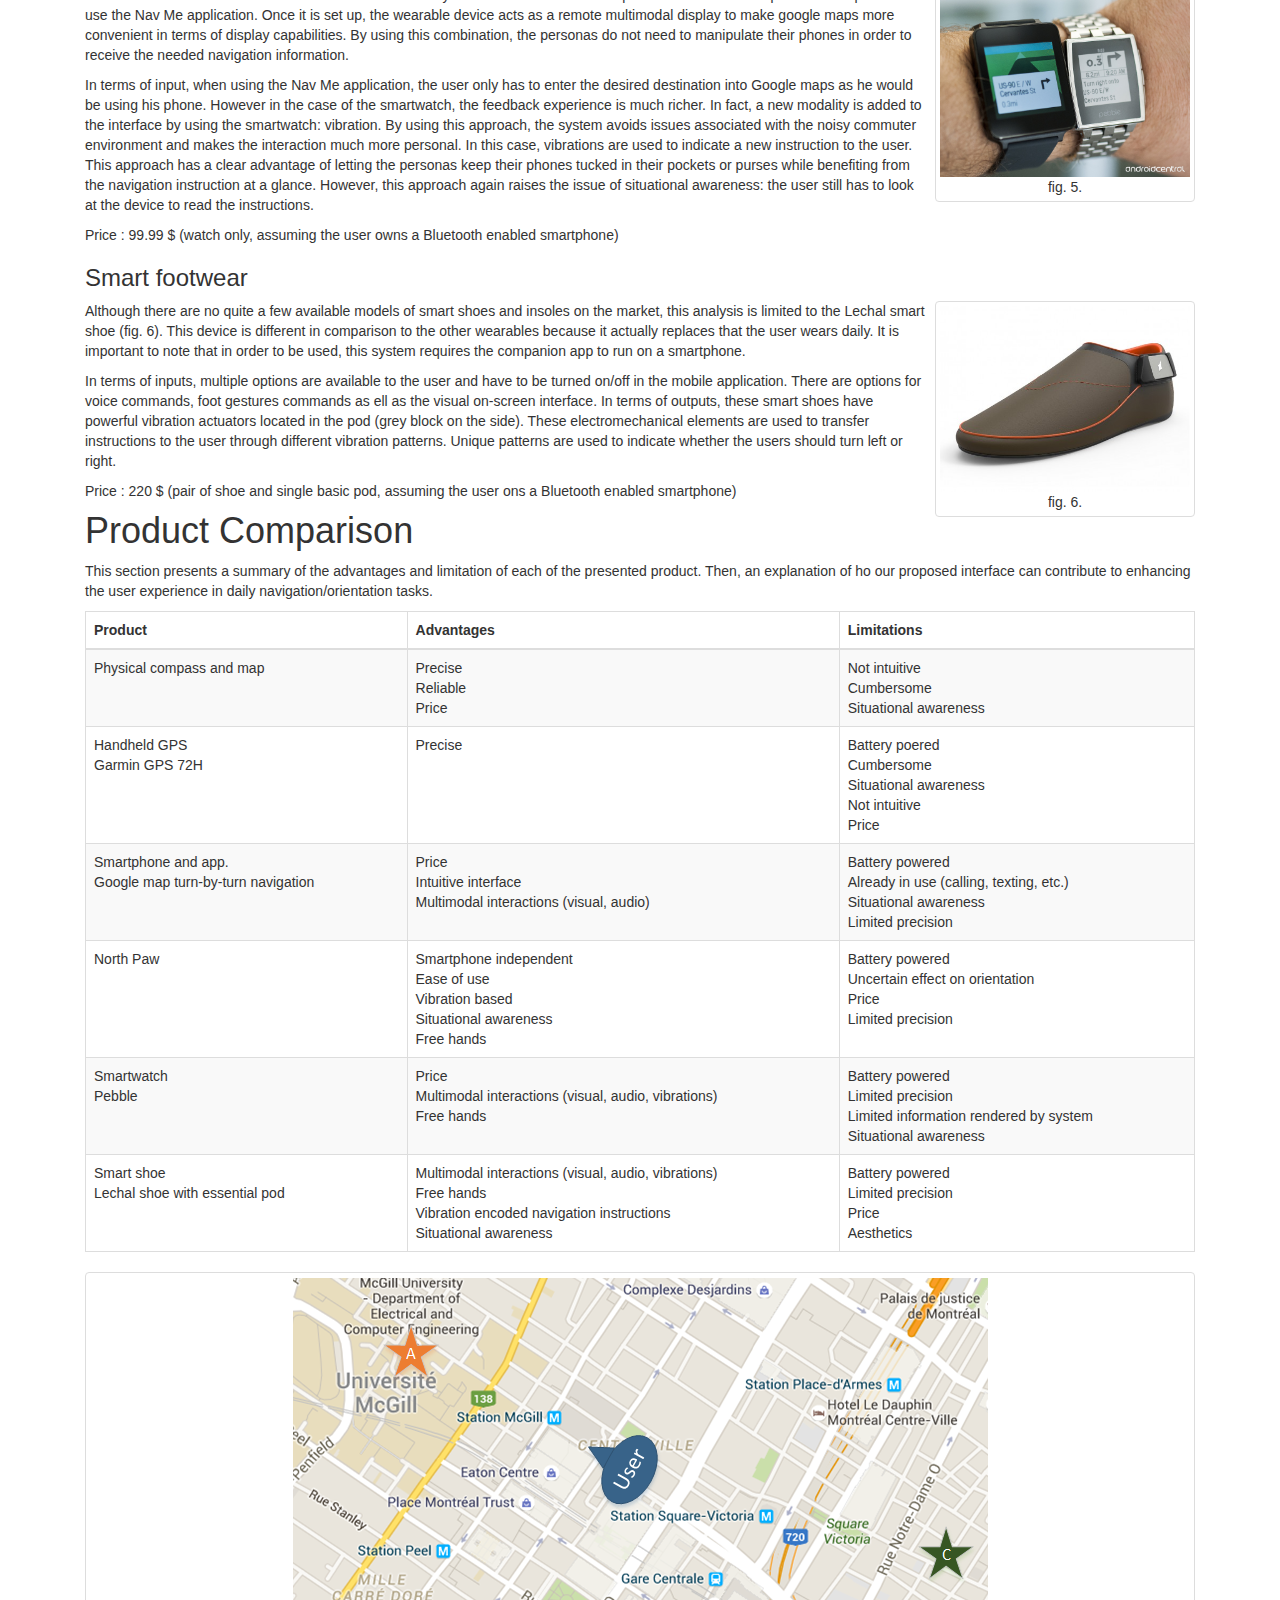
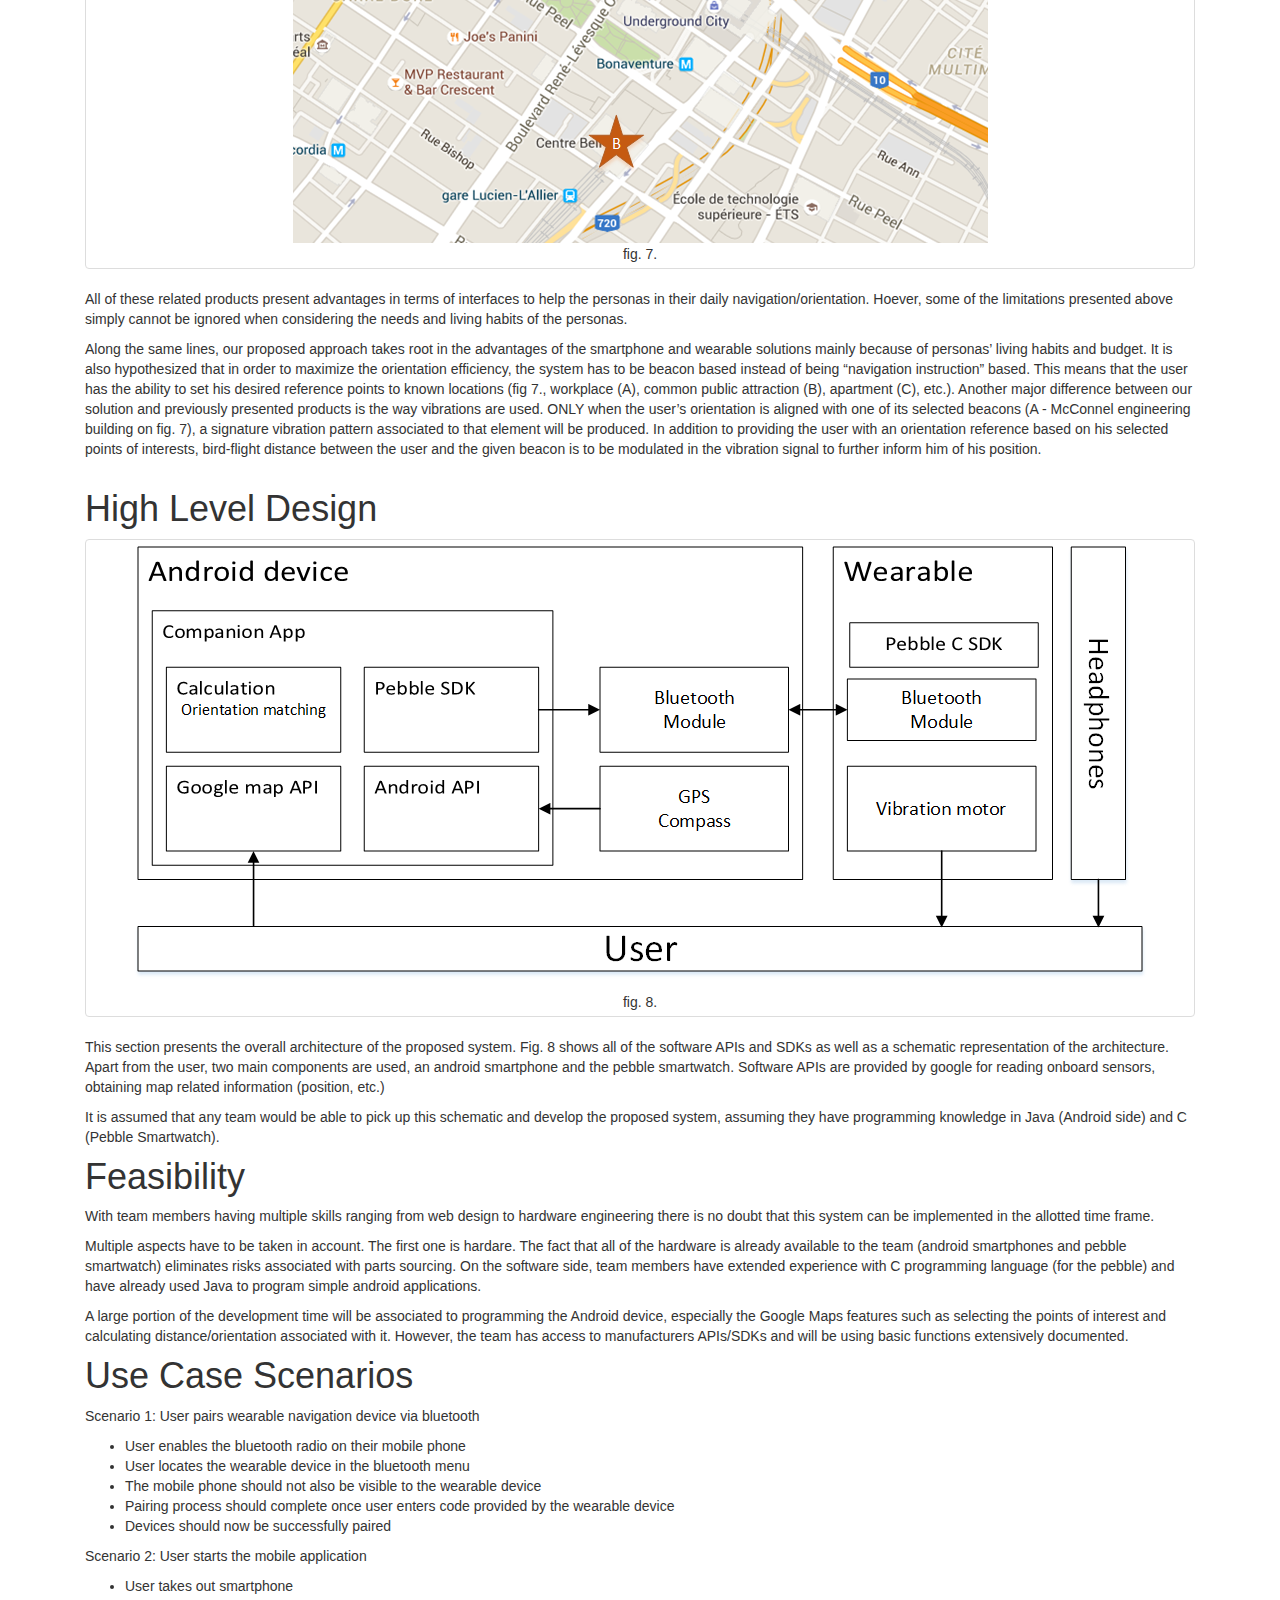
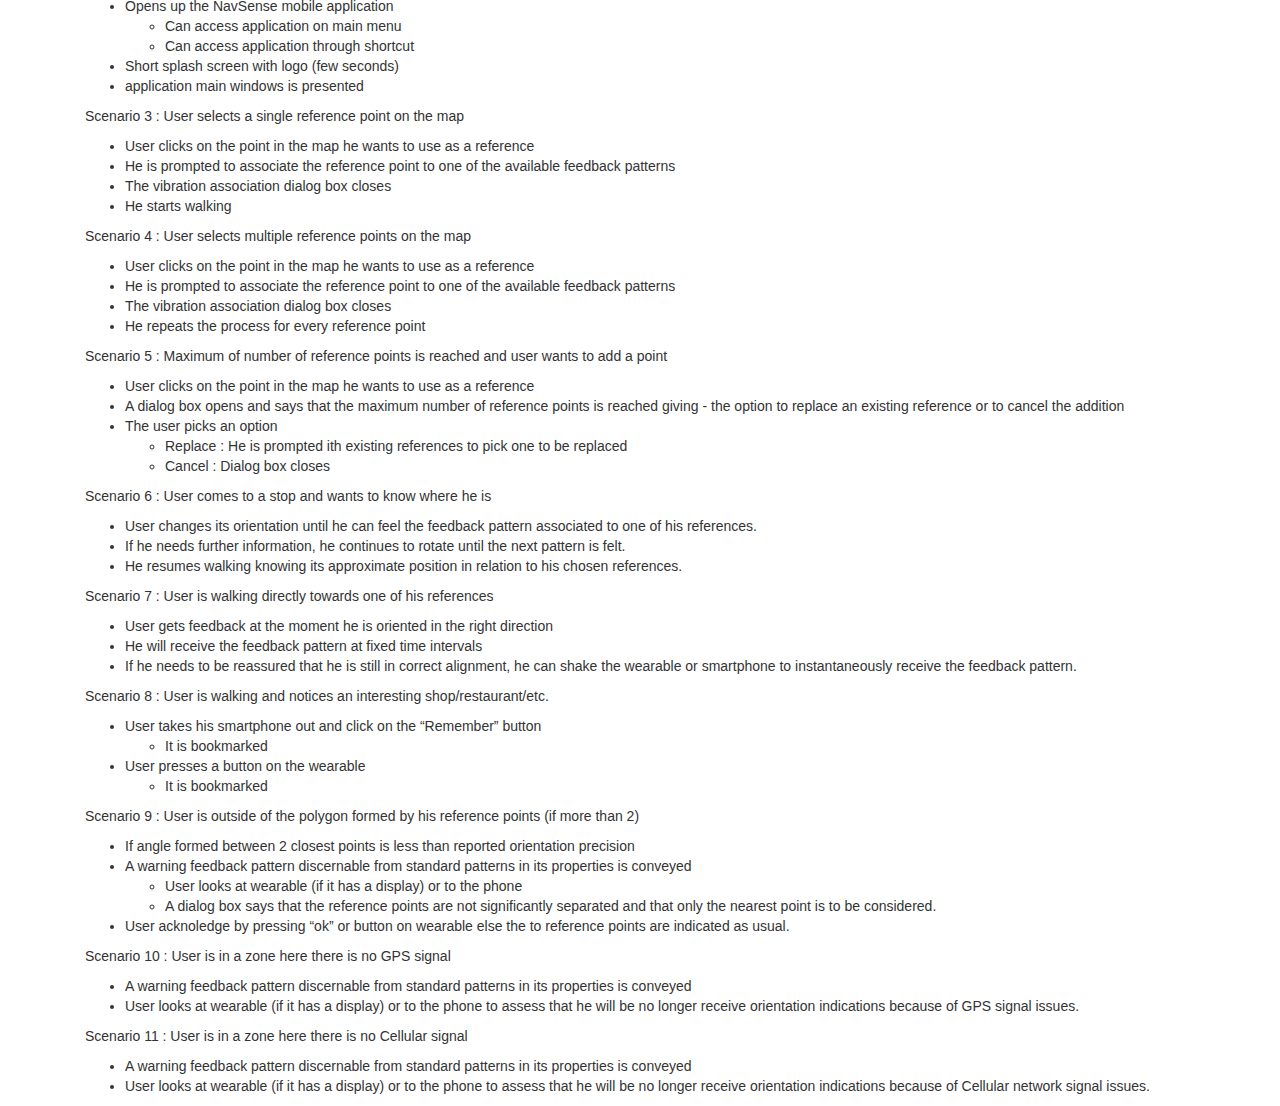
==== commit 9c0b0938: "Add images, rearraged content" ====
--- a/index.html
+++ b/index.html
@@ -20,32 +20,102 @@
 div.thumbnail    {    text-align: center;
 }
       </style>
-    </head>
-    <body data-spy="scroll" data-target="#navbar" style="padding-top: 60px; position:relative;" data-offset="10" >
+  </head>
+  <body data-spy="scroll" data-target="#navbar" style="padding-top: 60px; position:relative;" data-offset="10" >
     <nav class="navbar navbar-default navbar-fixed-top">
       <div class="container-fluid">
         <!-- Brand and toggle get grouped for better mobile display -->
-        <div class="navbar-header">
-          <a class="navbar-brand" href="#">NavSense</a>
-        </div>
-
-        <!-- Collect the nav links, forms, and other content for toggling -->
-        <div id="navbar" class="collapse navbar-collapse" id="bs-example-navbar-collapse-1">
-          <ul  class="nav navbar-nav" role="tablist">
-            <li class=""><a href="#relatedProducts">Related Products</span></a></li>
-            <li class=""><a href="#productComparison">Product Comparison</span></a></li>
-            <li class=""><a href="#highLevel">High Level Design</span></a></li>
-            <li class=""><a href="#feasibility">Feasibility</span></a></li>
-            <li class=""><a href="#userObservations">User Observations</span></a></li>
-            <li class=""><a href="#persona">Personas</span></a></li>
-            <li class=""><a href="#usercase">Use Case Scenarios</span></a></li>
-          </ul>
-        </div><!-- /.navbar-collapse -->
+    <div class="navbar-header">
+      <a class="navbar-brand" href="#">NavSense</a>
+    </div>
+
+    <!-- Collect the nav links, forms, and other content for toggling -->
+    <div id="navbar" class="collapse navbar-collapse" id="bs-example-navbar-collapse-1">
+      <ul  class="nav navbar-nav" role="tablist">
+        <li class=""><a href="#userObservations">User Observations</span></a></li>
+        <li class=""><a href="#persona">Personas</span></a></li>
+        <li class=""><a href="#relatedProducts">Related Products</span></a></li>
+        <li class=""><a href="#productComparison">Product Comparison</span></a></li>
+        <li class=""><a href="#highLevel">High Level Design</span></a></li>
+        <li class=""><a href="#feasibility">Feasibility</span></a></li>
+        <li class=""><a href="#usercase">Use Case Scenarios</span></a></li>
+      </ul>
+    </div><!-- /.navbar-collapse -->
       </div><!-- /.container-fluid -->
     </nav>
     <div class="container">
       <div class="ro">
         <div class="col-md-12">
+          <div id="userObservations">
+            <h1><a id="User_Observations_0"></a>User Observations:</h1>
+            <h2><a id="Observed_user_1_1"></a>Observed user #1:</h2>
+            <ul>
+              <li>Female in mid 20’s observed outside McGill University crossing the street</li>
+              <li>Wearing backpack and walking alone</li>
+              <li>Looking at her cell phone and trying to look at street signs</li>
+              <li>Eventually gives up with looking at her phone and calls somebody</li>
+              <li>Waits on corner until friends meets her</li>
+            </ul>
+            <h2><a id="Observed_user_2_8"></a>Observed user #2:</h2>
+            <ul>
+              <li>Female in mid 40’s asking for directions in McGill metro station</li>
+              <li>She was carrying a 20 inch suitcase and shoulder bag</li>
+              <li>She just arrived in Montreal and was unfamiliar with the location</li>
+              <li>She wanted to get to the Union - President kennedy intersection</li>
+              <li>She ended up looking at a map</li>
+            </ul>
+            <h2><a id="Observed_user_3_15"></a>Observed user #3:</h2>
+            <ul>
+              <li>Elder couple from France walking on Avenue du Parc</li>
+              <li>Holding a map and a Montreal tourism book</li>
+              <li>The tourism book had a map specifying key locations to visit in Montreal including McGill University</li>
+              <li>The couple stopped to ask us for directions toards McGill University</li>
+            </ul>
+            <h2><a id="Observed_user_4_21"></a>Observed user #4:</h2>
+            <ul>
+              <li>Group of students leaving from a party looking for a way to get back home from the AMC forum to the McGill Ghetto</li>
+              <li>Cannot easily locate their bearings due being unfamiliar with the location and possibly under the influence of alcoholic beverages</li>
+              <li>Guessed the right direction but needed to ask a passerby for directions to confirm</li>
+            </ul>
+
+          </div>
+          <div id="persona">
+            <h1><a id="Personas_0"></a>Personas</h1>
+            <div class="thumbnail" style="float: right; margin-left: 10px">
+              <img src="figEmma.png" style="width:200px;"/>
+            </div>
+            <h4><a id="Emma_Martin_1"></a>Emma Martin</h4>
+            <p>18 years old, Student from France</p>
+            <p>Emma just moved to Montreal from France to study at McGill University. She has been to Montreal once before but doesn’t know her way around at all. When she did previously visit Montreal, she really enjoyed the Notre-Dame Cathedral and the surrounding area. As with most people her age, she uses her cell phone frequently and is comfortable with the adaptation new technologies. She wants to familiarize herself with the city so that she can feel more comfortable living here alone. Instead of having to look at her phone while attempting to navigate unfamiliar streets, Emma wants a simpler way to orient herself in her new environment.</p>
+            <p>Goals  - To be able to eventually feel comfortable navigating her new city by herself without having to constantly stare at her phone.</p>
+            <p>Skills/Abilities - Social media master, tech savvy, tap dancing</p>
+            <p>Traits- Willing to explore, open to new ideas</p>
+            <p>Needs- To feel more comfortable navigating the new city that she recently moved to</p>
+            <p>Problem to be alleviated- Poor sense of direction</p>
+            <div class="thumbnail" style="float: right; margin-left: 10px">
+              <img src="figTaylor.png" style="width:200px;"/>
+            </div>
+            <h4><a id="Taylor_Huxley_18"></a>Taylor Huxley</h4>
+            <p>35 years old, Outdoorsman</p>
+            <p>Although Taylor has lived in Montreal for his entire life, he can still appreciate being alone in the outdoors. At the end of his work week, Taylor typically heads up to Baie-Comeau to hike and camp for the weekend. When hiking in the deep woods,  he often finds himself walking in circles unable to locate certain landmarks. While Taylor doesn’t exceedingly use his cell phone throughout the day, he is quite comfortable with the technology nonetheless. Taylor would love a way to be able to easily locate his tent along with the occasional water source whenever he wants without getting lost or fumbling with his phone.</p>
+            <p>Goals - Be able to confidently navigate the outdoors regardless of the unanticipated nature of his hikes.</p>
+            <p>Skills/Abilities - hunting/fishing, tax returns</p>
+            <p>Traits- Tends to navigate areas on his on, independent</p>
+            <p>Needs- A better way of orienting himself during his extensive hikes.</p>
+            <p>Problem to be alleviated- Unable to find his way back to the campsite with ease</p>
+            <div class="thumbnail" style="float: right; margin-left: 10px">
+              <img src="figSteven.png" style="width:200px;"/>
+            </div>
+            <h4><a id="Steven_Dennis_32"></a>Steven Dennis</h4>
+            <p>14 years old, High School Student</p>
+            <p>Steven recently turned 14 and is looking forard to being one of the upper classmen in his school this year. Since his grades were good last year, his mom surprised him with a new smartphone for his birthday. Although he has trouble keeping it in his pocket, both of his parents agree that he should be more discrete with it when walking home alone. Steven occasionally walks through areas with older boys who would have no problem snatching up his phone. He also agrees that it would be nice to feel confident of his way back home without having to pull out his shiny new mobile device.</p>
+            <p>Goals - To be more discreet with his phone while at the same time be able to find his way home.</p>
+            <p>Skills/Abilities - video games, technology</p>
+            <p>Traits- Immature, still relies on his parents for most of his navigational needs</p>
+            <p>Needs- A discreet way to learn to orient himself in his city without having to take out his phone</p>
+            <p>Problem to be alleviated- His habit of always looking at his phone while walking around</p>
+
+          </div>
           <div id="relatedProducts">
             <h1><a id="Related_Products_0"></a>Related Products</h1>
             <p>Multiple products are currently available to address the navigational needs of the general public. These products cover a wide range of interaction modalities, functionalities and characteristics. The objective of this section is to provide an overview of the most widely used systems and navigational solutions at the time of this writing. Also note that this analysis is limited to commercially available systems. For a more synthesized overview of the advantages and limitations of each product, one can jump to the Product Comparison section.
@@ -214,172 +284,111 @@
             <p>Multiple aspects have to be taken in account. The first one is hardare. The fact that all of the hardware is already available to the team (android smartphones and pebble smartwatch) eliminates risks associated with parts sourcing. On the software side, team members have extended experience with C programming language (for the pebble) and have already used Java to program simple android applications.</p>
             <p>A large portion of the development time will be associated to programming the Android device, especially the Google Maps features such as selecting the points of interest and calculating distance/orientation associated with it. However, the team has access to manufacturers APIs/SDKs and will be using basic functions extensively documented.</p>
           </div>
-        <div id="userObservations">
-          <h1><a id="User_Observations_0"></a>User Observations:</h1>
-          <h2><a id="Observed_user_1_1"></a>Observed user #1:</h2>
-          <ul>
-            <li>Female in mid 20’s observed outside McGill University crossing the street</li>
-            <li>Wearing backpack and walking alone</li>
-            <li>Looking at her cell phone and trying to look at street signs</li>
-            <li>Eventually gives up with looking at her phone and calls somebody</li>
-            <li>Waits on corner until friends meets her</li>
-          </ul>
-          <h2><a id="Observed_user_2_8"></a>Observed user #2:</h2>
-          <ul>
-            <li>Female in mid 40’s asking for directions in McGill metro station</li>
-            <li>She was carrying a 20 inch suitcase and shoulder bag</li>
-            <li>She just arrived in Montreal and was unfamiliar with the location</li>
-            <li>She wanted to get to the Union - President kennedy intersection</li>
-            <li>She ended up looking at a map</li>
-          </ul>
-          <h2><a id="Observed_user_3_15"></a>Observed user #3:</h2>
-          <ul>
-            <li>Elder couple from France walking on Avenue du Parc</li>
-            <li>Holding a map and a Montreal tourism book</li>
-            <li>The tourism book had a map specifying key locations to visit in Montreal including McGill University</li>
-            <li>The couple stopped to ask us for directions toards McGill University</li>
-          </ul>
-          <h2><a id="Observed_user_4_21"></a>Observed user #4:</h2>
-          <ul>
-            <li>Group of students leaving from a party looking for a way to get back home from the AMC forum to the McGill Ghetto</li>
-            <li>Cannot easily locate their bearings due being unfamiliar with the location and possibly under the influence of alcoholic beverages</li>
-            <li>Guessed the right direction but needed to ask a passerby for directions to confirm</li>
-          </ul>
-
-        </div>
-        <div id="persona">
-          <h1><a id="Personas_0"></a>Personas</h1>
-          <h4><a id="Emma_Martin_1"></a>Emma Martin</h4>
-          <p>18 years old, Student from France</p>
-          <p>Emma just moved to Montreal from France to study at McGill University. She has been to Montreal once before but doesn’t know her way around at all. When she did previously visit Montreal, she really enjoyed the Notre-Dame Cathedral and the surrounding area. As with most people her age, she uses her cell phone frequently and is comfortable with the adaptation new technologies. She wants to familiarize herself with the city so that she can feel more comfortable living here alone. Instead of having to look at her phone while attempting to navigate unfamiliar streets, Emma wants a simpler way to orient herself in her new environment.</p>
-          <p>Goals  - To be able to eventually feel comfortable navigating her new city by herself without having to constantly stare at her phone.</p>
-          <p>Skills/Abilities - Social media master, tech savvy, tap dancing</p>
-          <p>Traits- Willing to explore, open to new ideas</p>
-          <p>Needs- To feel more comfortable navigating the new city that she recently moved to</p>
-          <p>Problem to be alleviated- Poor sense of direction</p>
-          <h4><a id="Taylor_Huxley_18"></a>Taylor Huxley</h4>
-          <p>35 years old, Outdoorsman</p>
-          <p>Although Taylor has lived in Montreal for his entire life, he can still appreciate being alone in the outdoors. At the end of his work week, Taylor typically heads up to Baie-Comeau to hike and camp for the weekend. When hiking in the deep woods,  he often finds himself walking in circles unable to locate certain landmarks. While Taylor doesn’t exceedingly use his cell phone throughout the day, he is quite comfortable with the technology nonetheless. Taylor would love a way to be able to easily locate his tent along with the occasional water source whenever he wants without getting lost or fumbling with his phone.</p>
-          <p>Goals - Be able to confidently navigate the outdoors regardless of the unanticipated nature of his hikes.</p>
-          <p>Skills/Abilities - hunting/fishing, tax returns</p>
-          <p>Traits- Tends to navigate areas on his on, independent</p>
-          <p>Needs- A better way of orienting himself during his extensive hikes.</p>
-          <p>Problem to be alleviated- Unable to find his way back to the campsite with ease</p>
-          <h4><a id="Steven_Dennis_32"></a>Steven Dennis</h4>
-          <p>14 years old, High School Student</p>
-          <p>Steven recently turned 14 and is looking forard to being one of the upper classmen in his school this year. Since his grades were good last year, his mom surprised him with a new smartphone for his birthday. Although he has trouble keeping it in his pocket, both of his parents agree that he should be more discrete with it when walking home alone. Steven occasionally walks through areas with older boys who would have no problem snatching up his phone. He also agrees that it would be nice to feel confident of his way back home without having to pull out his shiny new mobile device.</p>
-          <p>Goals - To be more discreet with his phone while at the same time be able to find his way home.</p>
-          <p>Skills/Abilities - video games, technology</p>
-          <p>Traits- Immature, still relies on his parents for most of his navigational needs</p>
-          <p>Needs- A discreet way to learn to orient himself in his city without having to take out his phone</p>
-          <p>Problem to be alleviated- His habit of always looking at his phone while walking around</p>
-
-        </div>
-        <div id="usercase">
-          <h1><a id="Use_Case_Scenarios_0"></a>Use Case Scenarios</h1>
-          <p>Scenario 1: User pairs wearable navigation device via bluetooth</p>
-          <ul>
-            <li>User enables the bluetooth radio on their mobile phone</li>
-            <li>User locates the wearable device in the bluetooth menu</li>
-            <li>The mobile phone should not also be visible to the wearable device</li>
-            <li>Pairing process should complete once user enters code provided by the wearable device</li>
-            <li>Devices should now be successfully paired</li>
-          </ul>
-          <p>Scenario 2: User starts the mobile application</p>
-          <ul>
-            <li>User takes out smartphone</li>
-            <li>Opens up the NavSense mobile application
-              <ul>
-                <li>Can access application on main menu</li>
-                <li>Can access application through shortcut</li>
-              </ul>
-            </li>
-            <li>Short splash screen with logo (few seconds)</li>
-            <li>application main windows is presented</li>
-          </ul>
-          <p>Scenario 3 : User selects a single reference point on the map</p>
-          <ul>
-            <li>User clicks on the point in the map he wants to use as a reference</li>
-            <li>He is prompted to associate the reference point to one of the available feedback patterns</li>
-            <li>The vibration association dialog box closes</li>
-            <li>He starts walking</li>
-          </ul>
-          <p>Scenario 4 : User selects multiple reference points on the map</p>
-          <ul>
-            <li>User clicks on the point in the map he wants to use as a reference</li>
-            <li>He is prompted to associate the reference point to one of the available feedback patterns</li>
-            <li>The vibration association dialog box closes</li>
-            <li>He repeats the process for every reference point</li>
-          </ul>
-          <p>Scenario 5 : Maximum of number of reference points is reached and user wants to add a point</p>
-          <ul>
-            <li>User clicks on the point in the map he wants to use as a reference</li>
-            <li>A dialog box opens and says that the maximum number of reference points is reached giving - the option to replace an existing reference or to cancel the addition</li>
-            <li>The user picks an option
-              <ul>
-                <li>Replace : He is prompted ith existing references to pick one to be replaced</li>
-                <li>Cancel : Dialog box closes</li>
-              </ul>
-            </li>
-          </ul>
-          <p>Scenario 6 : User comes to a stop and wants to know where he is</p>
-          <ul>
-            <li>User changes its orientation until he can feel the feedback pattern associated to one of his references.</li>
-            <li>If he needs further information, he continues to rotate until the next pattern is felt.</li>
-            <li>He resumes walking knowing its approximate position in relation to his chosen references.</li>
-          </ul>
-          <p>Scenario 7 : User is walking directly towards one of his references</p>
-          <ul>
-            <li>User gets feedback at the moment he is oriented in the right direction</li>
-            <li>He will receive the feedback pattern at fixed time intervals</li>
-            <li>If he needs to be reassured that he is still in correct alignment, he can shake the wearable or smartphone to instantaneously receive the feedback pattern.</li>
-          </ul>
-          <p>Scenario 8 : User is walking and notices an interesting shop/restaurant/etc.</p>
-          <ul>
-            <li>User takes his smartphone out and click on the “Remember” button
-              <ul>
-                <li>It is bookmarked</li>
-              </ul>
-            </li>
-            <li>User presses a button on the wearable
-              <ul>
-                <li>It is bookmarked</li>
-              </ul>
-            </li>
-          </ul>
-          <p>Scenario 9 : User is outside of the polygon formed by his reference points (if more than 2)</p>
-          <ul>
-            <li>If angle formed between 2 closest points is less than reported orientation precision</li>
-            <li>A warning feedback pattern discernable from standard patterns in its properties is conveyed
-              <ul>
-                <li>User looks at wearable (if it has a display) or to the phone</li>
-                <li>A dialog box says that the reference points are not significantly separated and that only the nearest point is to be considered.</li>
-              </ul>
-            </li>
-            <li>User acknoledge by pressing “ok” or button on wearable
-              else the to reference points are indicated as usual.</li>
-          </ul>
-          <p>Scenario 10 : User is in a zone here there is no GPS signal</p>
-          <ul>
-            <li>A warning feedback pattern discernable from standard patterns in its properties is conveyed</li>
-            <li>User looks at wearable (if it has a display) or to the phone to assess that he will be no longer receive orientation indications because of GPS signal issues.</li>
-          </ul>
-          <p>Scenario 11 : User is in a zone here there is no Cellular signal</p>
-          <ul>
-            <li>A warning feedback pattern discernable from standard patterns in its properties is conveyed</li>
-            <li>User looks at wearable (if it has a display) or to the phone to assess that he will be no longer receive orientation indications because of Cellular network signal issues.</li>
-          </ul>
-
+          <div id="usercase">
+            <h1><a id="Use_Case_Scenarios_0"></a>Use Case Scenarios</h1>
+            <p>Scenario 1: User pairs wearable navigation device via bluetooth</p>
+            <ul>
+              <li>User enables the bluetooth radio on their mobile phone</li>
+              <li>User locates the wearable device in the bluetooth menu</li>
+              <li>The mobile phone should not also be visible to the wearable device</li>
+              <li>Pairing process should complete once user enters code provided by the wearable device</li>
+              <li>Devices should now be successfully paired</li>
+            </ul>
+            <p>Scenario 2: User starts the mobile application</p>
+            <ul>
+              <li>User takes out smartphone</li>
+              <li>Opens up the NavSense mobile application
+                <ul>
+                  <li>Can access application on main menu</li>
+                  <li>Can access application through shortcut</li>
+                </ul>
+              </li>
+              <li>Short splash screen with logo (few seconds)</li>
+              <li>application main windows is presented</li>
+            </ul>
+            <p>Scenario 3 : User selects a single reference point on the map</p>
+            <ul>
+              <li>User clicks on the point in the map he wants to use as a reference</li>
+              <li>He is prompted to associate the reference point to one of the available feedback patterns</li>
+              <li>The vibration association dialog box closes</li>
+              <li>He starts walking</li>
+            </ul>
+            <p>Scenario 4 : User selects multiple reference points on the map</p>
+            <ul>
+              <li>User clicks on the point in the map he wants to use as a reference</li>
+              <li>He is prompted to associate the reference point to one of the available feedback patterns</li>
+              <li>The vibration association dialog box closes</li>
+              <li>He repeats the process for every reference point</li>
+            </ul>
+            <p>Scenario 5 : Maximum of number of reference points is reached and user wants to add a point</p>
+            <ul>
+              <li>User clicks on the point in the map he wants to use as a reference</li>
+              <li>A dialog box opens and says that the maximum number of reference points is reached giving - the option to replace an existing reference or to cancel the addition</li>
+              <li>The user picks an option
+                <ul>
+                  <li>Replace : He is prompted ith existing references to pick one to be replaced</li>
+                  <li>Cancel : Dialog box closes</li>
+                </ul>
+              </li>
+            </ul>
+            <p>Scenario 6 : User comes to a stop and wants to know where he is</p>
+            <ul>
+              <li>User changes its orientation until he can feel the feedback pattern associated to one of his references.</li>
+              <li>If he needs further information, he continues to rotate until the next pattern is felt.</li>
+              <li>He resumes walking knowing its approximate position in relation to his chosen references.</li>
+            </ul>
+            <p>Scenario 7 : User is walking directly towards one of his references</p>
+            <ul>
+              <li>User gets feedback at the moment he is oriented in the right direction</li>
+              <li>He will receive the feedback pattern at fixed time intervals</li>
+              <li>If he needs to be reassured that he is still in correct alignment, he can shake the wearable or smartphone to instantaneously receive the feedback pattern.</li>
+            </ul>
+            <p>Scenario 8 : User is walking and notices an interesting shop/restaurant/etc.</p>
+            <ul>
+              <li>User takes his smartphone out and click on the “Remember” button
+                <ul>
+                  <li>It is bookmarked</li>
+                </ul>
+              </li>
+              <li>User presses a button on the wearable
+                <ul>
+                  <li>It is bookmarked</li>
+                </ul>
+              </li>
+            </ul>
+            <p>Scenario 9 : User is outside of the polygon formed by his reference points (if more than 2)</p>
+            <ul>
+              <li>If angle formed between 2 closest points is less than reported orientation precision</li>
+              <li>A warning feedback pattern discernable from standard patterns in its properties is conveyed
+                <ul>
+                  <li>User looks at wearable (if it has a display) or to the phone</li>
+                  <li>A dialog box says that the reference points are not significantly separated and that only the nearest point is to be considered.</li>
+                </ul>
+              </li>
+              <li>User acknoledge by pressing “ok” or button on wearable
+                else the to reference points are indicated as usual.</li>
+            </ul>
+            <p>Scenario 10 : User is in a zone here there is no GPS signal</p>
+            <ul>
+              <li>A warning feedback pattern discernable from standard patterns in its properties is conveyed</li>
+              <li>User looks at wearable (if it has a display) or to the phone to assess that he will be no longer receive orientation indications because of GPS signal issues.</li>
+            </ul>
+            <p>Scenario 11 : User is in a zone here there is no Cellular signal</p>
+            <ul>
+              <li>A warning feedback pattern discernable from standard patterns in its properties is conveyed</li>
+              <li>User looks at wearable (if it has a display) or to the phone to assess that he will be no longer receive orientation indications because of Cellular network signal issues.</li>
+            </ul>
+
+          </div>
         </div>
       </div>
-    </div>
-    <!-- jQuery (necessary for Bootstrap's JavaScript plugins) -->
-    <script src="https://ajax.googleapis.com/ajax/libs/jquery/1.11.3/jquery.min.js"></script>
-    <!-- Include all compiled plugins (belo), or include individual files as needed -->
-    <script src="https://maxcdn.bootstrapcdn.com/bootstrap/3.3.5/js/bootstrap.min.js"></script>
-    <script>
+      <!-- jQuery (necessary for Bootstrap's JavaScript plugins) -->
+      <script src="https://ajax.googleapis.com/ajax/libs/jquery/1.11.3/jquery.min.js"></script>
+      <!-- Include all compiled plugins (belo), or include individual files as needed -->
+      <script src="https://maxcdn.bootstrapcdn.com/bootstrap/3.3.5/js/bootstrap.min.js"></script>
+      <script>
 $("h1").css("padding-top","60px");
 $("h1").css("margin-top","-60px");
-</script>
+      </script>
   </body>
 </html>
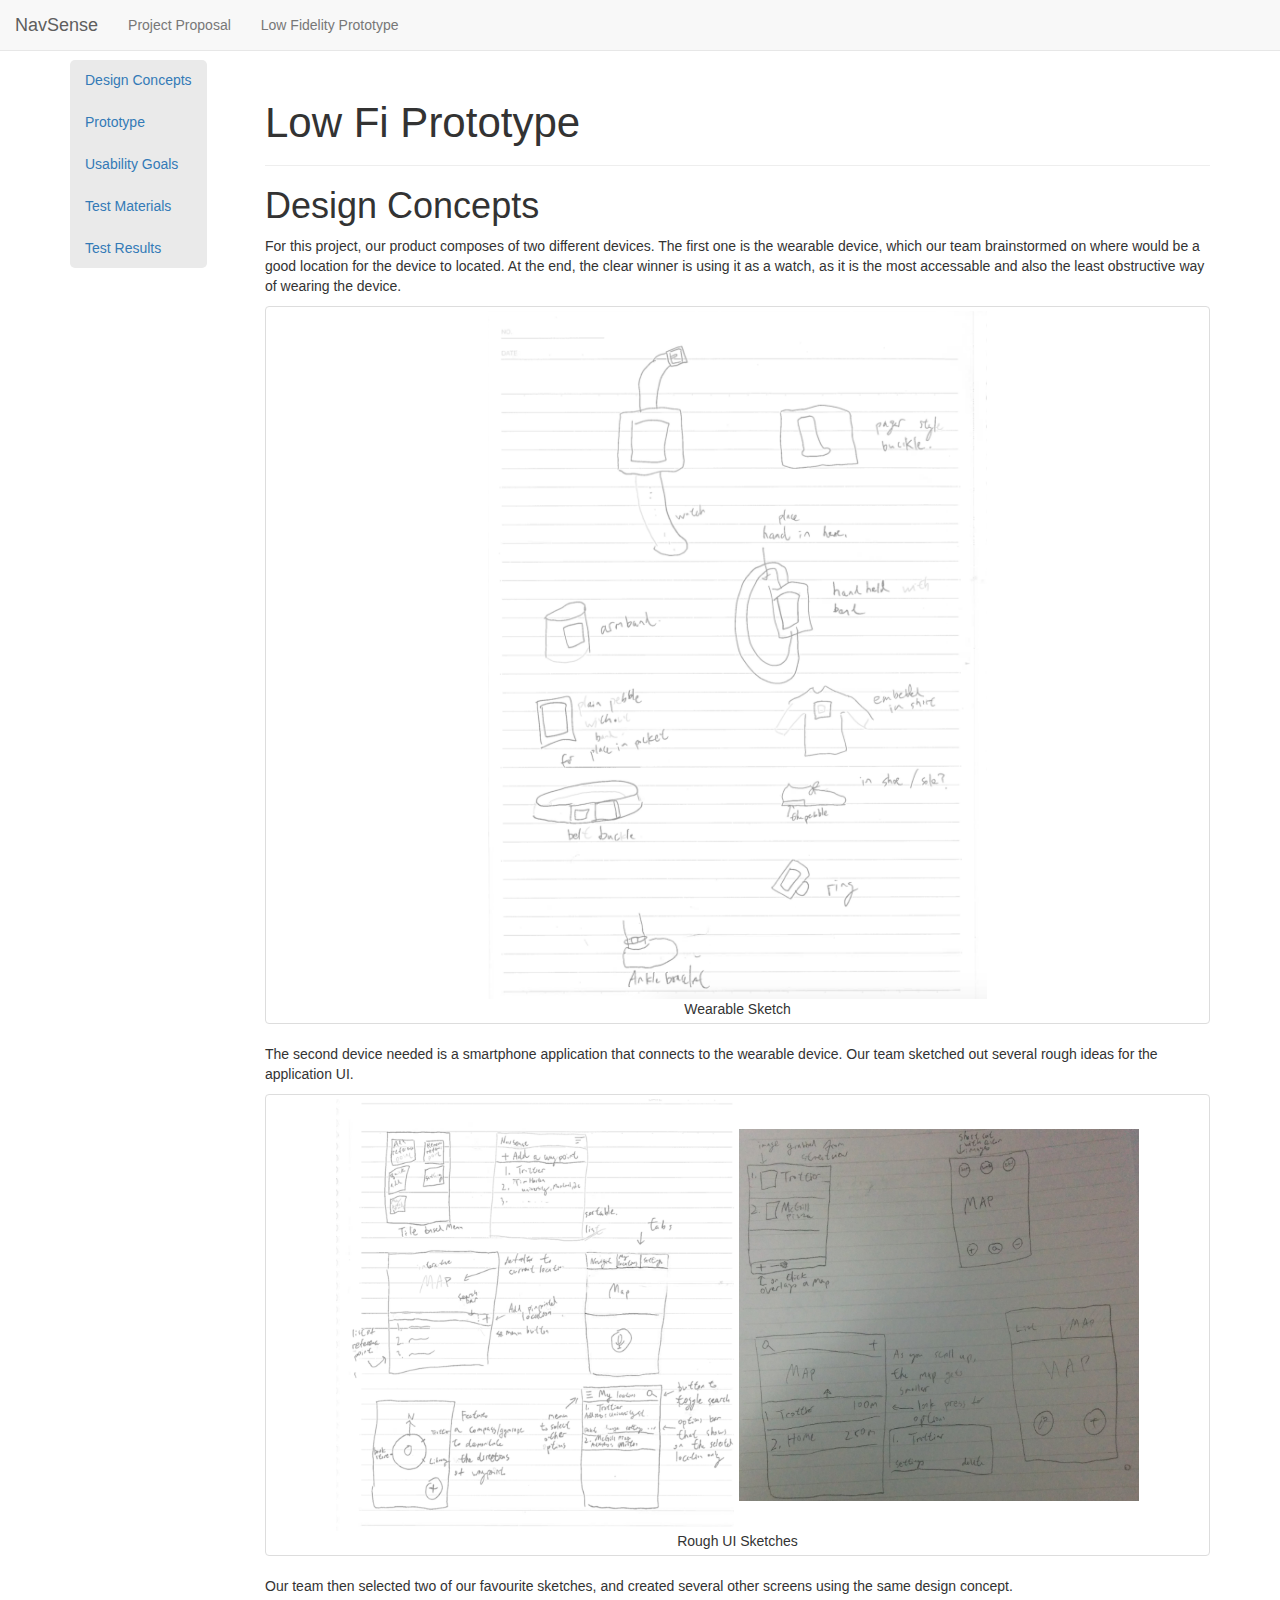
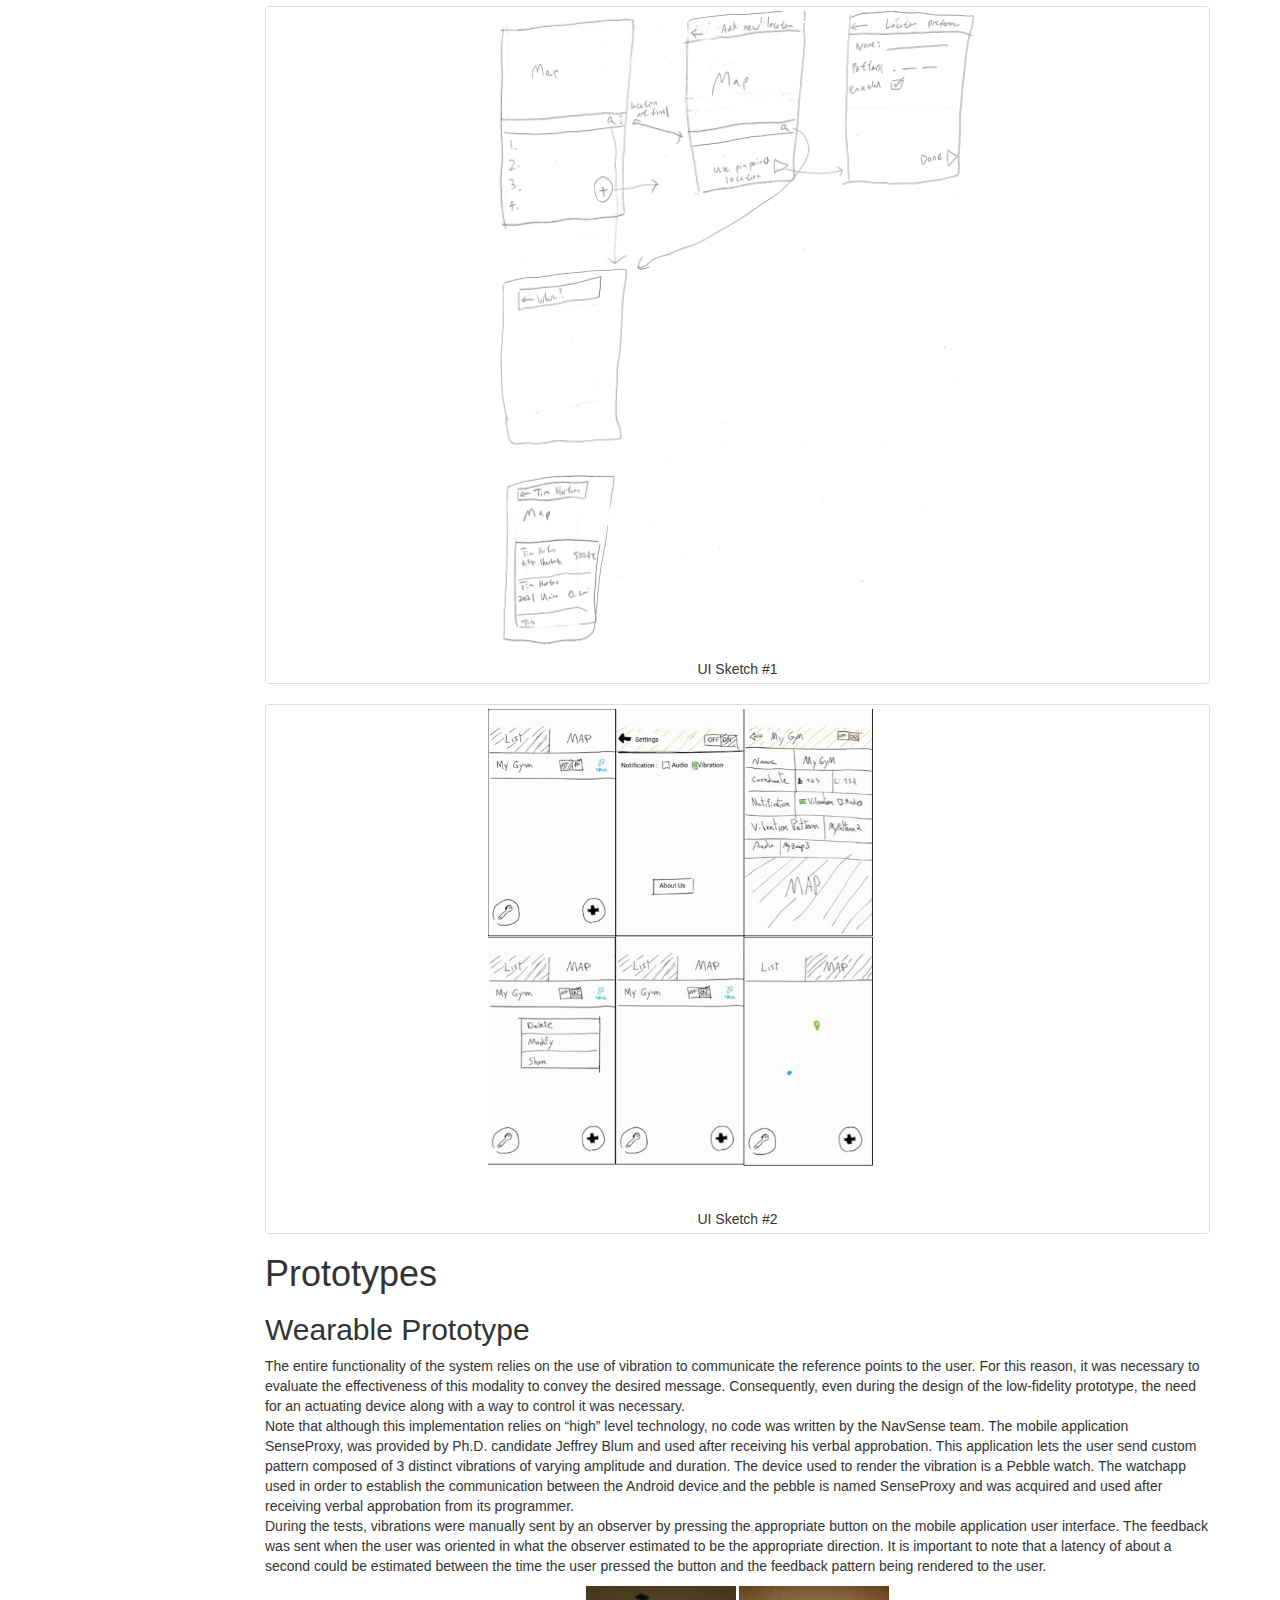
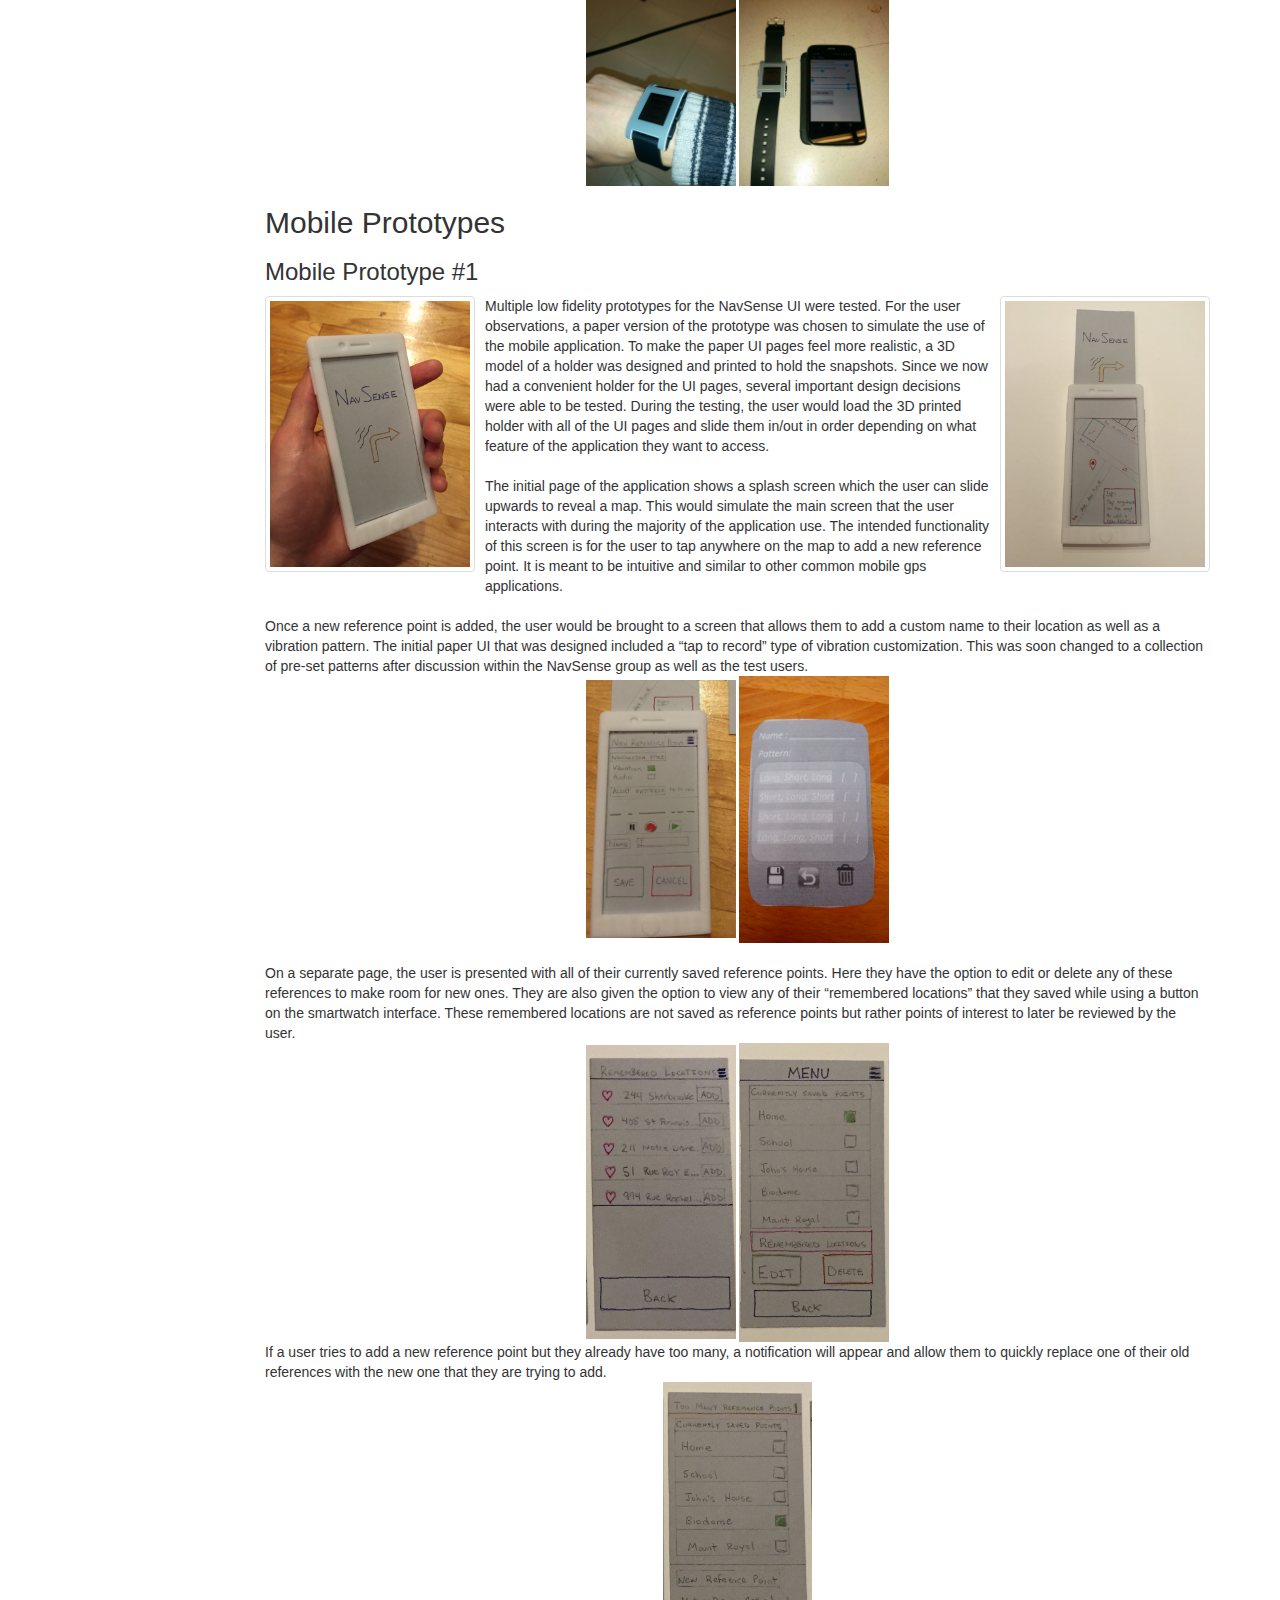
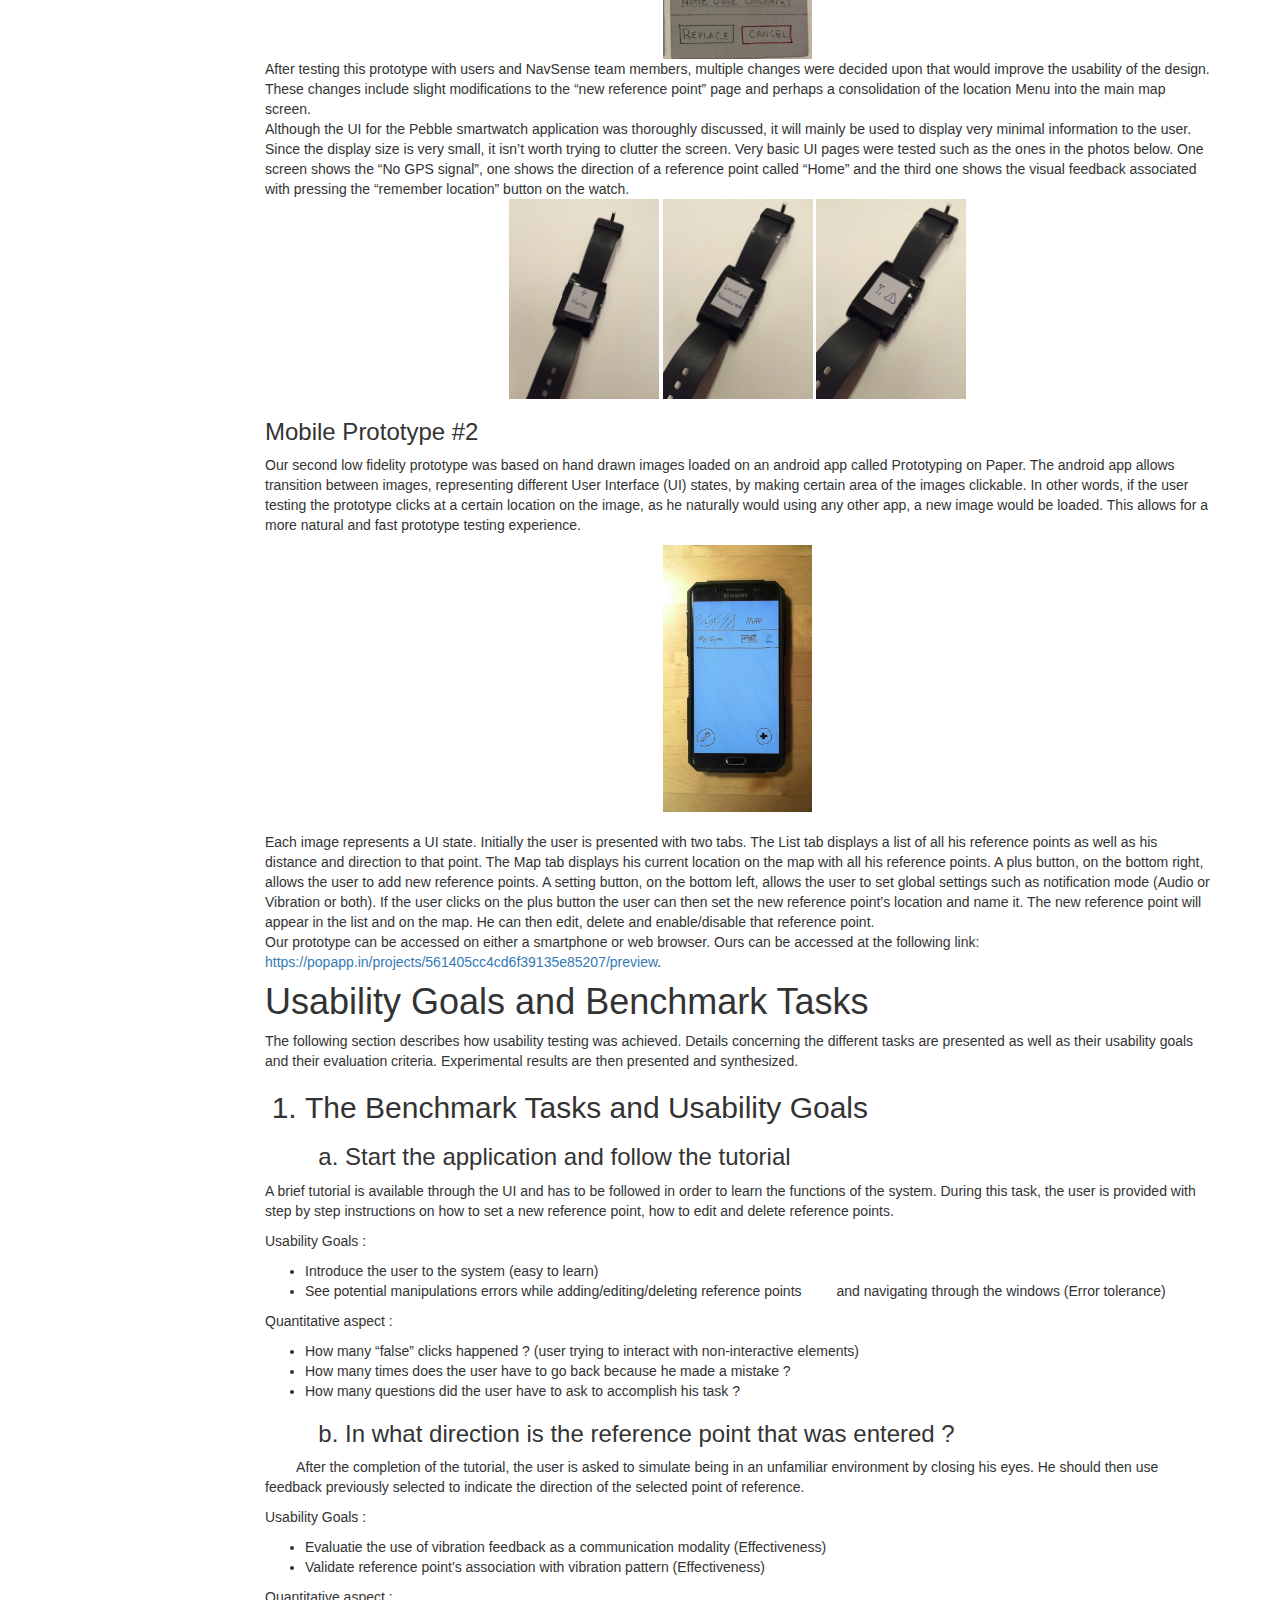
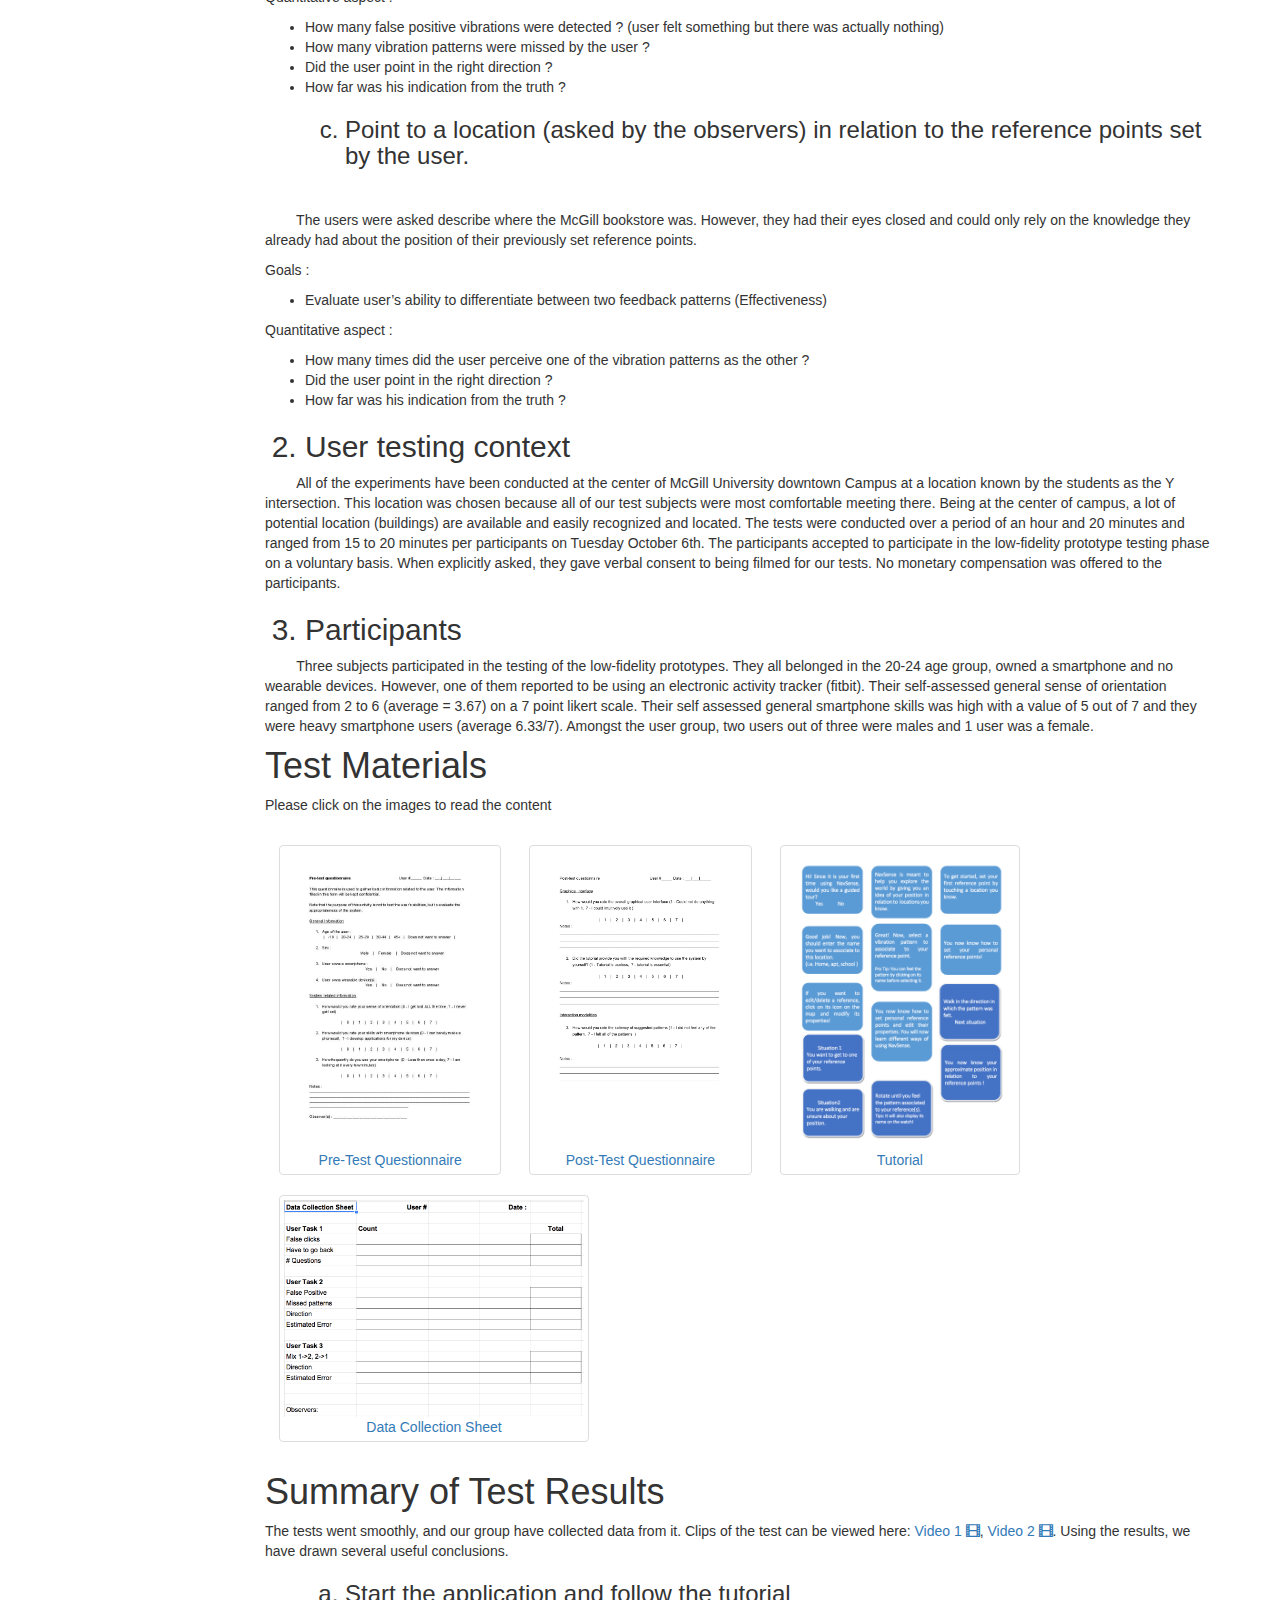
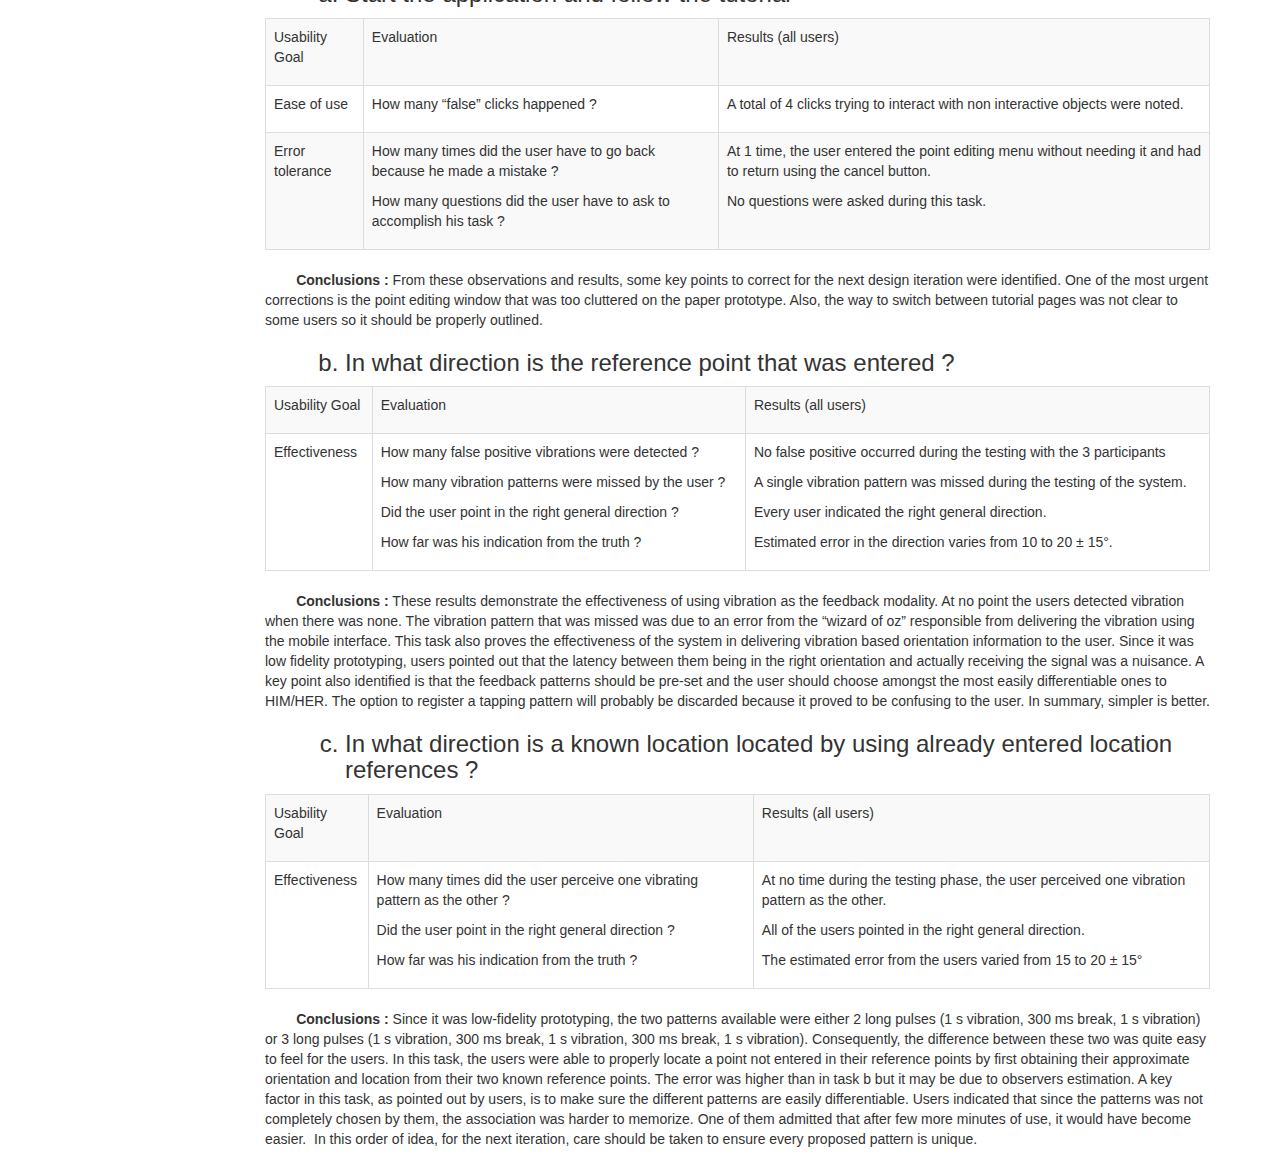
==== commit ba2f3025: "Minor content update for low fi page" ====
--- a/index.html
+++ b/index.html
@@ -21,7 +21,7 @@
 }
       </style>
   </head>
-  <body data-spy="scroll" data-target="#navbar" style="padding-top: 60px; position:relative;" data-offset="10" >
+  <body data-spy="scroll" data-target=".navBox" style="padding-top: 60px; position:relative;" data-offset="10" >
     <nav class="navbar navbar-default navbar-fixed-top">
       <div class="container-fluid">
         <!-- Brand and toggle get grouped for better mobile display -->
@@ -30,365 +30,397 @@
     </div>
 
     <!-- Collect the nav links, forms, and other content for toggling -->
-    <div id="navbar" class="collapse navbar-collapse" id="bs-example-navbar-collapse-1">
+    <div id="" class="collapse navbar-collapse" id="bs-example-navbar-collapse-1">
       <ul  class="nav navbar-nav" role="tablist">
-        <li class=""><a href="#userObservations">User Observations</span></a></li>
-        <li class=""><a href="#persona">Personas</span></a></li>
-        <li class=""><a href="#relatedProducts">Related Products</span></a></li>
-        <li class=""><a href="#productComparison">Product Comparison</span></a></li>
-        <li class=""><a href="#highLevel">High Level Design</span></a></li>
-        <li class=""><a href="#feasibility">Feasibility</span></a></li>
-        <li class=""><a href="#usercase">Use Case Scenarios</span></a></li>
+        <li class=""><a href="proposal.html">Project Proposal</span></a></li>
+        <li class=""><a href="lowFiPrototype.html">Low Fidelity Prototype</span></a></li>
       </ul>
     </div><!-- /.navbar-collapse -->
       </div><!-- /.container-fluid -->
     </nav>
     <div class="container">
-      <div class="ro">
-        <div class="col-md-12">
-          <div id="userObservations">
-            <h1><a id="User_Observations_0"></a>User Observations:</h1>
-            <h2><a id="Observed_user_1_1"></a>Observed user #1:</h2>
-            <ul>
-              <li>Female in mid 20’s observed outside McGill University crossing the street</li>
-              <li>Wearing backpack and walking alone</li>
-              <li>Looking at her cell phone and trying to look at street signs</li>
-              <li>Eventually gives up with looking at her phone and calls somebody</li>
-              <li>Waits on corner until friends meets her</li>
+      <div class="row">
+        <div class="col-md-2 hidden-sm hidden-xs">
+          <!-- Collect the nav links, forms, and other content for toggling -->
+          <div  class="navBox" id="" class="">
+            <ul  id="navbar" class="nav nav-pills nav-stacked" role="tablist">
+              <li class=""><a href="#designConcepts">Design Concepts</span></a></li>
+              <li class=""><a href="#prototypes">Prototype</span></a></li>
+              <li class=""><a href="#usability">Usability Goals</span></a></li>
+              <li class=""><a href="#testMaterials">Test Materials</span></a></li>
+              <li class=""><a href="#testResults">Test Results</span></a></li>
             </ul>
-            <h2><a id="Observed_user_2_8"></a>Observed user #2:</h2>
-            <ul>
-              <li>Female in mid 40’s asking for directions in McGill metro station</li>
-              <li>She was carrying a 20 inch suitcase and shoulder bag</li>
-              <li>She just arrived in Montreal and was unfamiliar with the location</li>
-              <li>She wanted to get to the Union - President kennedy intersection</li>
-              <li>She ended up looking at a map</li>
-            </ul>
-            <h2><a id="Observed_user_3_15"></a>Observed user #3:</h2>
-            <ul>
-              <li>Elder couple from France walking on Avenue du Parc</li>
-              <li>Holding a map and a Montreal tourism book</li>
-              <li>The tourism book had a map specifying key locations to visit in Montreal including McGill University</li>
-              <li>The couple stopped to ask us for directions toards McGill University</li>
-            </ul>
-            <h2><a id="Observed_user_4_21"></a>Observed user #4:</h2>
-            <ul>
-              <li>Group of students leaving from a party looking for a way to get back home from the AMC forum to the McGill Ghetto</li>
-              <li>Cannot easily locate their bearings due being unfamiliar with the location and possibly under the influence of alcoholic beverages</li>
-              <li>Guessed the right direction but needed to ask a passerby for directions to confirm</li>
-            </ul>
+          </div>
+        </div>
+        <div class="col-md-10 col-xs-12">
+          <div class="page-header">
+            <h1 style="font-size:3em;">Low Fi Prototype</h1>
+          </div>
+          <div id="designConcepts">
+            <h1>Design Concepts</h1>
+            <p>
+            For this project, our product composes of two different devices. The first one is the wearable device, which our team brainstormed on where would be a good location for the device to located. At the end, the clear winner is using it as a watch, as it is the most accessable and also the least obstructive way of wearing the device.
+            <div class="thumbnail" style="">
+              <img style="max-width:500px" src="wearableSketch.png">
+              Wearable Sketch
+            </div>
+            </p>
+            <p>
+            The second device needed is a smartphone application that connects to the wearable device. Our team sketched out several rough ideas for the application UI.
+            <div class="thumbnail" style="">
+              <img style="max-width:400px;display:inline-block" src="uiSketch1.png">
+              <img style="max-width:400px;display:inline-block" src="uiSketch2.jpg">
+              <br>
+              Rough UI Sketches
+            </div>
+            </p>
+            <p>
+            Our team then selected two of our favourite sketches, and created several other screens using the same design concept.
+            <div class="thumbnail" style="">
+              <img style="max-width:500px" src="protoprime1.png">
+              UI Sketch #1
+            </div>
+            <div class="thumbnail" style="">
+              <img style="max-width:500px" src="protoprime2.jpg">
+              UI Sketch #2
+            </div>
+          </div>
+          <div id="prototypes">
+            <h1>Prototypes</h1>
+            <h2>Wearable Prototype</h3>
+            <p>
+            The entire functionality of the system relies on the use of vibration to communicate the reference points to the user. For this reason, it was necessary to evaluate the effectiveness of this modality to convey the desired message. Consequently, even during the design of the low-fidelity prototype, the need for an actuating device along with a way to control it was necessary.
+            <br>
+            Note that although this implementation relies on “high” level technology, no code was written by the NavSense team. The mobile application SenseProxy, was provided by Ph.D. candidate Jeffrey Blum and used after receiving his verbal approbation. This application lets the user send custom pattern composed of 3 distinct vibrations of varying amplitude and duration. The device used to render the vibration is a Pebble watch. The watchapp used in order to establish the communication between the Android device and the pebble is named SenseProxy and was acquired and used after receiving verbal approbation from its programmer.
+            <br>
+            During the tests, vibrations were manually sent by an observer by pressing the appropriate button on the mobile application user interface. The feedback was sent when the user was oriented in what the observer estimated to be the appropriate direction. It is important to note that a latency of about a second could be estimated between the time the user pressed the button and the feedback pattern being rendered to the user.
+            </p>
+            <div class="center">
+              <img src="pebble_arm.jpg">
+              <img src="pebble_SP.jpg">
+            </div>
+            <h2>Mobile Prototypes</h2>
+            <h3>Mobile Prototype #1</h3>
+            <p>
+            <div class="thumbnail" style="float: left; margin-right: 10px">
+              <img src="corey_prototype5.jpg" style="width:200px;"/>
+            </div>
+            <div class="thumbnail" style="float: right; margin-left: 10px">
+              <img src="corey_prototype10.jpg" style="width:200px;"/>
+            </div>
+            Multiple low fidelity prototypes for the NavSense UI were tested. For the user observations, a paper version of the prototype was chosen to simulate the use of the mobile application. To make the paper UI pages feel more realistic, a 3D model of a holder was designed and printed to hold the snapshots. Since we now had a convenient holder for the UI pages, several important design decisions were able to be tested.  During the testing, the user would load the 3D printed holder with all of the UI pages and slide them in/out in order depending on what feature of the application they want to access.
+            <br>
+            <br>
+            The initial page of the application shows a splash screen which the user can slide upwards to reveal a map. This would simulate the main screen that the user interacts with during the majority of the application use. The intended functionality of this screen is for the user to tap anywhere on the map to add a new reference point. It is meant to be intuitive and similar to other common mobile gps applications.
+            <br>
+            <br>
+            Once a new reference point is added, the user would be brought to a screen that allows them to add a custom name to their location as well as a vibration pattern. The initial paper UI that was designed included a “tap to record” type of vibration customization. This was soon changed to a collection of pre-set patterns after discussion within the NavSense group as well as the test users.
+            <br>
+            <div class="center">
+              <img src="corey_prototype7.jpg">
+              <img src="lowfi_tut.jpg">
+            </div>
+            <br>
+            On a separate page, the user is presented with all of their currently saved reference points. Here they have the option to edit or delete any of these references to make room for new ones. They are also given the option to view any of their “remembered locations” that they saved while using a button on the smartwatch interface. These remembered locations are not saved as reference points but rather points of interest to later be reviewed by the user.
 
-          </div>
-          <div id="persona">
-            <h1><a id="Personas_0"></a>Personas</h1>
-            <div class="thumbnail" style="float: right; margin-left: 10px">
-              <img src="figEmma.png" style="width:200px;"/>
-            </div>
-            <h4><a id="Emma_Martin_1"></a>Emma Martin</h4>
-            <p>18 years old, Student from France</p>
-            <p>Emma just moved to Montreal from France to study at McGill University. She has been to Montreal once before but doesn’t know her way around at all. When she did previously visit Montreal, she really enjoyed the Notre-Dame Cathedral and the surrounding area. As with most people her age, she uses her cell phone frequently and is comfortable with the adaptation new technologies. She wants to familiarize herself with the city so that she can feel more comfortable living here alone. Instead of having to look at her phone while attempting to navigate unfamiliar streets, Emma wants a simpler way to orient herself in her new environment.</p>
-            <p>Goals  - To be able to eventually feel comfortable navigating her new city by herself without having to constantly stare at her phone.</p>
-            <p>Skills/Abilities - Social media master, tech savvy, tap dancing</p>
-            <p>Traits- Willing to explore, open to new ideas</p>
-            <p>Needs- To feel more comfortable navigating the new city that she recently moved to</p>
-            <p>Problem to be alleviated- Poor sense of direction</p>
-            <div class="thumbnail" style="float: right; margin-left: 10px">
-              <img src="figTaylor.png" style="width:200px;"/>
-            </div>
-            <h4><a id="Taylor_Huxley_18"></a>Taylor Huxley</h4>
-            <p>35 years old, Outdoorsman</p>
-            <p>Although Taylor has lived in Montreal for his entire life, he can still appreciate being alone in the outdoors. At the end of his work week, Taylor typically heads up to Baie-Comeau to hike and camp for the weekend. When hiking in the deep woods,  he often finds himself walking in circles unable to locate certain landmarks. While Taylor doesn’t exceedingly use his cell phone throughout the day, he is quite comfortable with the technology nonetheless. Taylor would love a way to be able to easily locate his tent along with the occasional water source whenever he wants without getting lost or fumbling with his phone.</p>
-            <p>Goals - Be able to confidently navigate the outdoors regardless of the unanticipated nature of his hikes.</p>
-            <p>Skills/Abilities - hunting/fishing, tax returns</p>
-            <p>Traits- Tends to navigate areas on his on, independent</p>
-            <p>Needs- A better way of orienting himself during his extensive hikes.</p>
-            <p>Problem to be alleviated- Unable to find his way back to the campsite with ease</p>
-            <div class="thumbnail" style="float: right; margin-left: 10px">
-              <img src="figSteven.png" style="width:200px;"/>
-            </div>
-            <h4><a id="Steven_Dennis_32"></a>Steven Dennis</h4>
-            <p>14 years old, High School Student</p>
-            <p>Steven recently turned 14 and is looking forard to being one of the upper classmen in his school this year. Since his grades were good last year, his mom surprised him with a new smartphone for his birthday. Although he has trouble keeping it in his pocket, both of his parents agree that he should be more discrete with it when walking home alone. Steven occasionally walks through areas with older boys who would have no problem snatching up his phone. He also agrees that it would be nice to feel confident of his way back home without having to pull out his shiny new mobile device.</p>
-            <p>Goals - To be more discreet with his phone while at the same time be able to find his way home.</p>
-            <p>Skills/Abilities - video games, technology</p>
-            <p>Traits- Immature, still relies on his parents for most of his navigational needs</p>
-            <p>Needs- A discreet way to learn to orient himself in his city without having to take out his phone</p>
-            <p>Problem to be alleviated- His habit of always looking at his phone while walking around</p>
+            <div class="center">
+              <img src="corey_prototype8.1.jpeg">
+              <img src="corey_prototype8.2.jpg">
+            </div>
+            If a user tries to add a new reference point but they already have too many, a notification will appear and allow them to quickly replace one of their old references with the new one that they are trying to add.
+            <div class="center">
+              <img src="corey_prototype8.3.jpeg">
+            </div>
+            After testing this prototype with users and NavSense team members, multiple changes were decided upon that would improve the usability of the design. These changes include slight modifications to the “new reference point” page and perhaps a consolidation of the location Menu into the main map screen.
+            <br>
+            Although the UI for the Pebble smartwatch application was thoroughly discussed, it will mainly be used to display very minimal information to the user. Since the display size is very small, it isn’t worth trying to clutter the screen. Very basic UI pages were tested such as the ones in the photos below. One screen shows the “No GPS signal”, one shows the direction of a reference point called “Home” and the third one shows the visual feedback associated with pressing the “remember location” button on the watch.
 
-          </div>
-          <div id="relatedProducts">
-            <h1><a id="Related_Products_0"></a>Related Products</h1>
-            <p>Multiple products are currently available to address the navigational needs of the general public. These products cover a wide range of interaction modalities, functionalities and characteristics. The objective of this section is to provide an overview of the most widely used systems and navigational solutions at the time of this writing. Also note that this analysis is limited to commercially available systems. For a more synthesized overview of the advantages and limitations of each product, one can jump to the Product Comparison section.
+            <div class="center">
+              <img src="corey_prototype12.jpg">
+              <img src="corey_prototype13.jpg">
+              <img src="corey_prototype14.jpg">
+            </div>
             </p>
-            <h2>Physical compass and map</h2>
-            <p>It is important to note that the use of a compass and map remains one of the most reliable ways to navigate through any kind of terrain (i.e. city, forest, etc.). However, their use as a daily orientation/navigation aid for the identified personas is limited by the fact that their operation is not intuitive. Their proper operation relies on intensive training and frequent use. Moreover, the typical functionality of a compass/map requires the user to direct all of their attention to it and use both hands. Because of this, the user loses the majority of their situational awareness while using the system. If the user intends to travel to a new location, they must also purchase separate maps.</p>
-            <p>Price :  &gt; 30 $ for an entry-level quality compass and local map + subsequent maps purchase</p>
-            <h2><a id="Dedicated_handheld_GPS_8"></a>Dedicated handheld GPS</h2>
-            <div class="thumbnail" style="float: left; margin-right: 10px">
-              <img src="fig2.jpg"/>
-              fig. 2.
-            </div>
-            <p>Handheld GPS are widely used in the outdoor domain. They provide a lot of information such as current latitude/longitude, heading, speed, trajectory, altitude, etc. Their interface is often composed of a few buttons and a black/grey LCD display such as the one displayed in fig. 2. This also presents one more item to carry/hold when our persona’s hands are already filled by the bags, a purse or the phone they are carrying.</p>
-            <p>Limiting the analysis to the device pictured here, the input method composed of 8 buttons around hat is assumed to be a circular directional pad is far from intuitive.  There seems to be a certain pattern for how the functions map to the buttons. Menu related elements (Back, Menu and Enter) are at the right, zoom in and out at the top. However the left side is not as logical, starting with a quit button at the bottom (difference between quit and back?), followed by the red circle which is assumed to be a recording function (what is being recorded?) and then a “Mem” button which probably refers to saved trajectories or data. In terms of output to the user, this device is limited to visual feedback. This collection of information is not relevant for a casual user who solely wants to orient themselves with a glance, or without even looking at their device. Simply put, a user needs to carefully read the user manual in order to be able to appropriately use all of the device’s functions.</p>
-            <p>Price : &gt; 100 $ for an entry-level knon brand device (Garmin, Magellan, etc.) + maps purchase</p>
-            <br>
-            <br>
-            <br>
-            <br>
-            <h2><a id="Smartphone_app_14"></a>Smartphone app</h2>
+          </div>
+          <h3>Mobile Prototype #2</h3>
+          <p>
+          Our second low fidelity prototype was based on hand drawn images loaded on an android app called Prototyping on Paper. The android app allows transition between images, representing different User Interface (UI) states, by making certain area of the images clickable. In other words, if the user testing the prototype clicks at a certain location on the image, as he naturally would using any other app, a new image would be loaded. This allows for a more natural and fast prototype testing experience.
+          <br>
+          <div class="center">
+            <img src="ui3.jpg">
+          </div>
+          <br>
+          Each image represents a UI state. Initially the user is presented with two tabs. The List tab displays a list of all his reference points as well as his distance and direction to that point. The Map tab displays his current location on the map with all his reference points. A plus button, on the bottom right, allows the user to add new reference points. A setting button, on the bottom left, allows the user to set global settings such as notification mode (Audio or Vibration or both). If the user clicks on the plus button the user can then set the new reference point’s location and name it. The new reference point will appear in the list and on the map. He can then edit, delete and enable/disable that reference point.
+          <br>
+          Our prototype can be accessed on either a smartphone or web browser. Ours can be accessed at the following link: <a href="https://popapp.in/projects/561405cc4cd6f39135e85207/preview">https://popapp.in/projects/561405cc4cd6f39135e85207/preview</a>.
+          </p>
+          <div id="usability">
+            <h1>Usability Goals and Benchmark Tasks</h1>
+            <p class="c7 c15"><span>The following section describes how usability testing was achieved. Details concerning the different tasks are presented as well as their usability goals and their evaluation criteria. Experimental results are then presented and synthesized.</span></p>
+            <p class="c7 c1 c15"><span></span></p>
+            <h2>
+              <ol class="c6 lst-kix_2eq8zfekp1z7-0 start" start="1">
+                <li class="c3"><span class="c10">The Benchmark Tasks and Usability Goals</span></li>
+                <ol class="c6 lst-kix_2eq8zfekp1z7-1 start" type="a">
+                  <h3><li class="c4"><span class="c10">Start the application and follow the tutorial</span></li></h3>
+                </ol>
 
-            <div class="thumbnail" style="float: right;">
-              <img src="fig3.jpg" style="height:300px"/>
-              fig. 3.
-            </div>
-            <p>There are a lot of apps intended for navigation but this brief analysis is focused on Google maps turn-by-turn navigation. An image of the interface in use is visible in fig. 3. This application offers a lot of interesting features such as choice of transportation method and display type (3D navigation, street vie or satellite view). An obvious advantage of this approach is that it only requires a smartphone which a large portion of the population already owns. This application is assumed to be easy to use for someone already familiar with smartphones in general.</p>
-            <p>The user interface is not too cluttered and offers basic direction indications with associated distances as well as an overview of the map/satellite view/street view. In addition to visual indications, one can activate voice-guided directions. This function is particularly attractive for the personas described above since it does not require them to handle the device once it has been set up. However, audio feedback can be masked in noisy environments if the user does not use headphones. The use of headphones can also lead to a reduced situational awareness.</p>
-            <p>Price : Free (assuming the user already owns a smartphone)</p>
-            <br>
-            <h2><a id="wearables_20"></a>Wearables</h2>
-            <p>Different wearable technologies exist to address navigation and orientation issues. Only three of these devices will be analyzed in this section. These devices were chosen in particular due to the different body locations where they are worn.</p>
-            <h3><a id="North_Pa_22"></a>North Paw</h3>
-            <div class="thumbnail" style="float: right;">
-              <img src="fig4.jpg" style="width:300px"/>
-              fig. 4.
-            </div>
-            <p>The first unique feature about North Paw is that is independent from any other systems such as a smartphone. It is an ankle bracelet containing an array of vibrating actuators distributed around the system. Its principle of operation is simple; it senses magnetic North and actuates the appropriate actuator around the bracelet to point to it just as a compass would.</p>
-            <p>There is no human input necessary to operate it if you do not account for turning it on and potentially, calibration.  The user wears it around their ankle hidden under their pants making this system discrete. Furthermore since it does not require manual operation, the users are free to carry all of their belongings around freely. One should however be aware that knowing where magnetic North is may have a limited impact on daily navigation/orientation.</p>
-            <p>Price : 150 $ for kit, 200 $ preassembled</p>
-            <br>
-            <h3><a id="Smartwatch_29"></a>Smartwatch</h3>
-            <div class="thumbnail" style="float: right;margin-left:10px;">
-              <img src="fig5.jpg" style="width:250px;"/>
-              fig. 5.
-            </div>
-            <p>Different smartwatches offer various features but this analysis is limited to the low cost pebble. This devices requires a smartphone to use the Nav Me application. Once it is set up, the wearable device acts as a remote multimodal display to make google maps more convenient in terms of display capabilities. By using this combination, the personas do not need to manipulate their phones in order to receive the needed navigation information.</p>
-            <p>In terms of input, when using the Nav Me application, the user only has to enter the desired destination into Google maps as he would be using his phone. However in the case of the smartwatch, the feedback experience is much richer. In fact, a new modality is added to the interface by using the smartwatch: vibration. By using this approach, the system avoids issues associated with the noisy commuter environment and makes the interaction much more personal. In this case, vibrations are used to indicate a new instruction to the user. This approach has a clear advantage of letting the personas keep their phones tucked in their pockets or purses while benefiting from the navigation instruction at a glance. However, this approach again raises the issue of situational awareness: the user still has to look at the device to read the instructions.</p>
-            <p>Price : 99.99 $ (watch only, assuming the user owns a Bluetooth enabled smartphone)</p>
-            <h3><a id="Smart_footear_35"></a>Smart footwear</h3>
-            <div class="thumbnail" style="float: right; margin-left:10px">
-              <img src="fig6.jpg" style="width:250px;"/>
-              fig. 6.
-            </div>
-            <p>Although there are no quite a few available models of smart shoes and insoles on the market, this analysis is limited to the Lechal smart shoe (fig. 6). This device is different in comparison to the other wearables because it actually replaces that the user wears daily. It is important to note that in order to be used, this system requires the companion app to run on a smartphone.</p>
-            <p>In terms of inputs, multiple options are available to the user and have to be turned on/off in the mobile application. There are options for voice commands, foot gestures commands as ell as the visual on-screen interface. In terms of outputs, these smart shoes have powerful vibration actuators located in the pod (grey block on the side). These electromechanical elements are used to transfer instructions to the user through different vibration patterns. Unique patterns are used to indicate whether the users should turn left or right.</p>
-            <p>Price : 220 $ (pair of shoe and single basic pod, assuming the user ons a Bluetooth enabled smartphone)</p>
-
-          </div>
-          <div id="productComparison">
-            <h1><a id="Product_Comparison_0"></a>Product Comparison</h1>
-            <p>This section presents a summary of the advantages and limitation of each of the presented product. Then, an explanation of ho our proposed interface can contribute to enhancing the user experience in daily navigation/orientation tasks.</p>
-            <table class="table table-striped table-bordered">
-              <thead>
-                <tr>
-                  <th>Product</th>
-                  <th>Advantages</th>
-                  <th>Limitations</th>
-                </tr>
-                </thread>
+              </ol></h2>
+              <p class="c7 c18"><span>A brief tutorial is available through the UI and has to be followed in order to learn the functions of the system. During this task, the user is provided with step by step instructions on how to set a new reference point, how to edit and delete reference points.</span></p>
+              <p class="c7 c1 c9"><span></span></p>
+              <p class="c7"><span>Usability Goals : </span></p>
+              <ul class="c6 lst-kix_u0bbtabd9cgn-0 start">
+                <li class="c3"><span>Introduce the user to the system (easy to learn)</span></li>
+                <li class="c3"><span>See potential manipulations errors while adding/editing/deleting reference points &nbsp;&nbsp;&nbsp;&nbsp;&nbsp;&nbsp;&nbsp;&nbsp;and navigating through the windows (Error tolerance)</span></li>
+              </ul>
+              <p class="c7"><span>Quantitative aspect :</span></p>
+              <p class="c7 c1"><span></span></p>
+              <ul class="c6 lst-kix_gqc6xp3xcha9-0 start">
+                <li class="c3"><span>How many “false” clicks happened ? (user trying to interact with non-interactive elements)</span></li>
+                <li class="c3"><span>How many times does the user have to go back because he made a mistake ?</span></li>
+                <li class="c3"><span>How many questions did the user have to ask to accomplish his task ?</span></li>
+              </ul>
+              <p class="c7 c1"><span></span></p>
+              <p class="c7 c1"><span></span></p>
+              <h3><ol class="" start="">
+                  <ol class="c6 lst-kix_2eq8zfekp1z7-1" start="2" type="a">
+                    <li class="c4"><span class="c10">In what direction is the reference point that was entered ?</span></li>
+                  </ol>
+                </ol></h3>
+                <p class="c7 c1 c9"><span class="c10"></span></p>
+                <p class="c7"><span>&nbsp;&nbsp;&nbsp;&nbsp;&nbsp;&nbsp;&nbsp;&nbsp;After the completion of the tutorial, the user is asked to simulate being in an unfamiliar environment by closing his eyes. He should then use feedback previously selected to indicate the direction of the selected point of reference.</span></p>
+                <p class="c7 c1 c9"><span></span></p>
+                <p class="c7"><span>Usability Goals :</span></p>
+                <ul class="c6 lst-kix_vi0168vch929-0 start">
+                  <li class="c3"><span>Evaluatie the use of vibration feedback as a communication modality (Effectiveness) </span></li>
+                  <li class="c3"><span>Validate reference point’s association with vibration pattern (Effectiveness)</span></li>
+                </ul>
+                <p class="c7 c1 c9"><span></span></p>
+                <p class="c7"><span>Quantitative aspect :</span></p>
+                <p class="c7 c1 c9"><span></span></p>
+                <ul class="c6 lst-kix_q8e1bh8zhw4j-0 start">
+                  <li class="c3"><span>How many false positive vibrations were detected ? (user felt something but there was actually nothing)&nbsp;&nbsp;&nbsp;&nbsp;&nbsp;&nbsp;&nbsp;&nbsp;</span></li>
+                  <li class="c3"><span>How many vibration patterns were missed by the user ?&nbsp;&nbsp;&nbsp;&nbsp;&nbsp;&nbsp;&nbsp;&nbsp;</span></li>
+                  <li class="c3"><span>Did the user point in the right direction ?&nbsp;&nbsp;&nbsp;&nbsp;&nbsp;&nbsp;&nbsp;&nbsp;</span></li>
+                  <li class="c3"><span>How far was his indication from the truth ?</span></li>
+                </ul>
+                <h3><ol>
+                    <ol class="c6 lst-kix_2eq8zfekp1z7-1" start="3" type="a">
+                      <li class="c4"><span class="c10">Point to a location (asked by the observers) in relation to the reference points set by the user.</span></li>
+                    </ol>
+                  </ol></h3>
+                  <p class="c7"><span class="c10">&nbsp;&nbsp;&nbsp;&nbsp;&nbsp;&nbsp;&nbsp;&nbsp;&nbsp;&nbsp;&nbsp;&nbsp;&nbsp;&nbsp;&nbsp;&nbsp;&nbsp; &nbsp;&nbsp;&nbsp;&nbsp;&nbsp;&nbsp;&nbsp;&nbsp;&nbsp;&nbsp;&nbsp;&nbsp;&nbsp;&nbsp;&nbsp;&nbsp;&nbsp;</span></p>
+                  <p class="c7"><span>&nbsp;&nbsp;&nbsp;&nbsp;&nbsp;&nbsp;&nbsp;&nbsp;The users were asked describe where the McGill bookstore was. However, they had their eyes closed and could only rely on the knowledge they already had about the position of their previously set reference points.</span></p>
+                  <p class="c7 c1"><span></span></p>
+                  <p class="c7"><span>Goals :</span></p>
+                  <ul class="c6 lst-kix_8lqwc2rnsleb-0 start">
+                    <li class="c3"><span>Evaluate user’s ability to differentiate between two feedback patterns (Effectiveness)</span></li>
+                  </ul>
+                  <p class="c7 c1"><span></span></p>
+                  <p class="c7"><span>Quantitative aspect :</span></p>
+                  <p class="c7 c1"><span></span></p>
+                  <ul class="c6 lst-kix_u71scsy32tkb-0 start">
+                    <li class="c3"><span>How many times did the user perceive one of the vibration patterns as the other ?&nbsp;&nbsp;&nbsp;&nbsp;&nbsp;&nbsp;&nbsp;&nbsp;&nbsp;&nbsp;&nbsp;&nbsp;&nbsp;&nbsp;&nbsp;&nbsp;</span></li>
+                    <li class="c3"><span>Did the user point in the right direction ?</span></li>
+                    <li class="c3"><span>How far was his indication from the truth ?</span></li>
+                  </ul>
+                  <p class="c7 c1"><span></span></p>
+                  <ol class="c6 lst-kix_2eq8zfekp1z7-0" start="2">
+                    <h2><li class="c3"><span class="c10">User testing context</span></li></h2>
+                  </ol>
+                  <p class="c7"><span class="c10">&nbsp;&nbsp;&nbsp;&nbsp;&nbsp;&nbsp;&nbsp;&nbsp;</span><span>All of the experiments have been conducted at the center of McGill University downtown Campus at a location known by the students as the Y intersection. This location was chosen because all of our test subjects were most comfortable meeting there. Being at the center of campus, a lot of potential location (buildings) are available and easily recognized and located. The tests were conducted over a period of an hour and 20 minutes and ranged from 15 to 20 minutes per participants on Tuesday October 6th. The participants accepted to participate in the low-fidelity prototype testing phase on a voluntary basis. When explicitly asked, they gave verbal consent to being filmed for our tests. No monetary compensation was offered to the participants.</span></p>
+                  <p class="c7 c1"><span class="c10"></span></p>
+                  <ol class="c6 lst-kix_2eq8zfekp1z7-0" start="3">
+                    <h2><li class="c3"><span class="c10">Participants</span></li></h2>
+                  </ol>
+                  <p class="c5"><span class="c10">&nbsp;&nbsp;&nbsp;&nbsp;&nbsp;&nbsp;&nbsp;&nbsp;</span><span>Three subjects participated in the testing of the low-fidelity prototypes. They all belonged in the 20-24 age group, owned a smartphone and no wearable devices. However, one of them reported to be using an electronic activity tracker (fitbit). Their self-assessed general sense of orientation ranged from 2 to 6 (average = 3.67) on a 7 point likert scale. Their self assessed general smartphone skills was high with a value of 5 out of 7 and they were heavy smartphone users (average 6.33/7). Amongst the user group, two users out of three were males and 1 user was a female.</span></p>
+          </div>
+          <div id="testMaterials">
+            <h1>Test Materials</h1>
+            <p>Please click on the images to read the content</p>
+            <br><a href="pretest.html" target="_blank">
+              <div style="float:left" class="thumbnail" style="">
+                <img style="max-height:300px" src="preTestQuestionnaire.jpg">
+                Pre-Test Questionnaire
+              </div>
+            </a>
+            <a href="posttest.html" target="_blank">
+              <div style="float:left" class="thumbnail" style="">
+                <img style="max-height:300px" src="postTestQuestionnaire1.png">
+                Post-Test Questionnaire
+              </div>
+            </a>
+            <a href="tutorial.html" target="_blank">
+              <div style="float:left" class="thumbnail" style="">
+                <img style="max-height:300px" src="protoTut1.png">
+                Tutorial
+              </div>
+            </a>
+            <a href="dataCollection.html" target="_blank">
+              <div style="float:left" class="thumbnail" style="">
+                <img style="max-width:300px;max-height:300px" src="dataCollection.png">
+                Data Collection Sheet
+              </div>
+            </a>
+          </div>
+            <p class="clear"></p>
+            <div id="testResults">
+              <h1>Summary of Test Results</h1>
+              The tests went smoothly, and our group have collected data from it. Clips of the test can be viewed here: <a href="User1.m4v">Video 1 <span class="glyphicon glyphicon-film" aria-hidden="true"></span></a>, <a href="User2.m4v">Video 2 <span class="glyphicon glyphicon-film" aria-hidden="true"></span></a>. Using the results, we have drawn several useful conclusions.
+              <ol class="c6 lst-kix_2eq8zfekp1z7-0" start="4">
+                <ol class="c6 lst-kix_2eq8zfekp1z7-1" start="1" type="a">
+                  <h3><li class="c4"><span class="c10" >Start the application and follow the tutorial</span></li></h3>
+                </ol>
+              </ol>
+              <p class="c7 c1 c9"><span></span></p>
+              <a href="#" name="a3f7fb731f8b29df0e0512121e6e2e6cb3ea7735"></a><a href="#" name="0"></a>
+              <table class="table table-striped table-bordered" cellpadding="0" cellspacing="0" class="c13 c9">
                 <tbody>
-                  <tr>
-                    <td>Physical compass and map</td>
-                    <td>Precise<br>Reliable<br>Price</td>
-                    <td>Not intuitive<br>Cumbersome<br>Situational awareness</td>
-                  </tr>
-                  <tr>
-                    <td>Handheld GPS<br>
-                      Garmin GPS 72H</td>
-                    <td>Precise</td>
-                    <td>Battery poered<br>Cumbersome<br>Situational awareness<br>Not intuitive<br>Price</td>
-                  </tr>
-                  <tr>
-                    <td>Smartphone and app.<br>
-                      Google map turn-by-turn navigation</td>
-                    <td> Price<br>Intuitive interface<br>Multimodal interactions
-                      (visual, audio)</td>
-                    <td>
-                      Battery powered<br>Already in use (calling, texting, etc.)<br>Situational awareness<br>Limited precision
-                    </td>
-                  </tr>
-                  <tr>
-                    <td>North Paw</td>
-                    <td>Smartphone independent
-                      <br>Ease of use
-                      <br>Vibration based
-                      <br>Situational awareness
-                      <br>Free hands
-                    </td>
-                    <td>
-                      Battery powered
-                      <br>Uncertain effect on orientation
-                      <br>Price
-                      <br>Limited precision
-                    </td>
-                  </tr>
-                  <tr>
-                    <td>
-                      Smartwatch
-                      <br>Pebble
-                    </td>
-                    <td>
-                      Price
-                      <br>Multimodal interactions
-                      (visual, audio, vibrations)
-                      <br>Free hands
-                    </td>
-                    <td>
-                      Battery powered
-                      <br>Limited precision
-                      <br>Limited information rendered by system
-                      <br>Situational awareness
-                    </td>
-                    <tr>
-                      <td>
-                        Smart shoe<br>
-                        Lechal shoe with essential pod
-                      </td>
-                      <td>
-                        Multimodal interactions
-                        (visual, audio, vibrations)
-                        <br>Free hands
-                        <br>Vibration encoded navigation instructions
-                        <br>Situational awareness
-                      </td>
-                      <td>
-                        Battery powered
-                        <br>Limited precision
-                        <br>Price
-                        <br>Aesthetics
-                      </td>
-                    </tr>
+                  <tr class="c17">
+                    <td class="c11" colspan="1" rowspan="1">
+                      <p class="c0"><span class="c2">Usability Goal</span></p>
+                    </td>
+                    <td class="c11" colspan="1" rowspan="1">
+                      <p class="c0"><span class="c2">Evaluation</span></p>
+                    </td>
+                    <td class="c11" colspan="1" rowspan="1">
+                      <p class="c0"><span class="c2">Results (all users)</span></p>
+                    </td>
+                  </tr>
+                  <tr class="c14">
+                    <td class="c11" colspan="1" rowspan="1">
+                      <p class="c0"><span class="c8">Ease of use</span></p>
+                    </td>
+                    <td class="c11" colspan="1" rowspan="1">
+                      <p class="c0"><span class="c8">How many “false” clicks happened ?</span></p>
+                    </td>
+                    <td class="c11" colspan="1" rowspan="1">
+                      <p class="c0"><span class="c8">A total of 4 clicks trying to interact with non interactive objects were noted.</span></p>
+                    </td>
+                  </tr>
+                  <tr class="c14">
+                    <td class="c11" colspan="1" rowspan="1">
+                      <p class="c0"><span class="c8">Error tolerance</span></p>
+                    </td>
+                    <td class="c11" colspan="1" rowspan="1">
+                      <p class="c0"><span class="c8">How many times did the user have to go back because he made a mistake ?</span></p>
+                      <p class="c0 c1"><span class="c8"></span></p>
+                      <p class="c0 c1"><span class="c8"></span></p>
+                      <p class="c0"><span class="c8">How many questions did the user have to ask to accomplish his task ?</span></p>
+                    </td>
+                    <td class="c11" colspan="1" rowspan="1">
+                      <p class="c0"><span class="c8">At 1 time, the user entered the point editing menu without needing it and had to return using the cancel button.</span></p>
+                      <p class="c0 c1"><span class="c8"></span></p>
+                      <p class="c0"><span class="c8">No questions were asked during this task.</span></p>
+                    </td>
                   </tr>
                 </tbody>
-            </table>
-            <div class="thumbnail" style="">
-              <img src="fig7.png" style=""/>
-              fig. 7.
-            </div>
-            <p>All of these related products present advantages in terms of interfaces to help the personas in their daily navigation/orientation. Hoever, some of the limitations presented above simply cannot be ignored when considering the needs and living habits of the personas.</p>
-            <p>Along the same lines, our proposed approach takes root in the advantages of the smartphone and wearable solutions mainly because of personas’ living habits and budget. It is also hypothesized that in order to maximize the orientation efficiency, the system has to be beacon based instead of being “navigation instruction” based. This means that the user has the ability to set his desired reference points to known locations (fig 7., workplace (A), common public attraction (B), apartment (C), etc.). Another major difference between our solution and previously presented products is the way vibrations are used. ONLY when the user’s orientation is aligned with one of its selected beacons (A - McConnel engineering building on fig. 7), a signature vibration pattern associated to that element will be produced. In addition to providing the user with an orientation reference based on his selected points of interests, bird-flight distance between the user and the given beacon is to be modulated in the vibration signal to further inform him of his position.</p>
-
-          </div>
-          <br>
-          <div id="highLevel">
-            <h1><a id="High_Level_Design_0"></a>High Level Design</h1>
-            <div class="thumbnail" style="">
-              <img src="fig8.png"/>
-              fig. 8.
-            </div>
-            <p>This section presents the overall architecture of the proposed system. Fig. 8 shows all of the software APIs and SDKs as well as a schematic representation of the architecture. Apart from the user, two main components are used, an android smartphone and the pebble smartwatch. Software APIs are provided by google for reading onboard sensors, obtaining map related information (position, etc.)</p>
-            <p>It is assumed that any team would be able to pick up this schematic and develop the proposed system, assuming they have programming knowledge in Java (Android side) and C (Pebble Smartwatch).</p>
-          </div>
-          <div id="feasibility">
-            <h1><a id="Feasibility_4"></a>Feasibility</h1>
-            <p>With team members having multiple skills ranging from web design to hardware engineering there is no doubt that this system can be implemented in the allotted time frame.</p>
-            <p>Multiple aspects have to be taken in account. The first one is hardare. The fact that all of the hardware is already available to the team (android smartphones and pebble smartwatch) eliminates risks associated with parts sourcing. On the software side, team members have extended experience with C programming language (for the pebble) and have already used Java to program simple android applications.</p>
-            <p>A large portion of the development time will be associated to programming the Android device, especially the Google Maps features such as selecting the points of interest and calculating distance/orientation associated with it. However, the team has access to manufacturers APIs/SDKs and will be using basic functions extensively documented.</p>
-          </div>
-          <div id="usercase">
-            <h1><a id="Use_Case_Scenarios_0"></a>Use Case Scenarios</h1>
-            <p>Scenario 1: User pairs wearable navigation device via bluetooth</p>
-            <ul>
-              <li>User enables the bluetooth radio on their mobile phone</li>
-              <li>User locates the wearable device in the bluetooth menu</li>
-              <li>The mobile phone should not also be visible to the wearable device</li>
-              <li>Pairing process should complete once user enters code provided by the wearable device</li>
-              <li>Devices should now be successfully paired</li>
-            </ul>
-            <p>Scenario 2: User starts the mobile application</p>
-            <ul>
-              <li>User takes out smartphone</li>
-              <li>Opens up the NavSense mobile application
-                <ul>
-                  <li>Can access application on main menu</li>
-                  <li>Can access application through shortcut</li>
-                </ul>
-              </li>
-              <li>Short splash screen with logo (few seconds)</li>
-              <li>application main windows is presented</li>
-            </ul>
-            <p>Scenario 3 : User selects a single reference point on the map</p>
-            <ul>
-              <li>User clicks on the point in the map he wants to use as a reference</li>
-              <li>He is prompted to associate the reference point to one of the available feedback patterns</li>
-              <li>The vibration association dialog box closes</li>
-              <li>He starts walking</li>
-            </ul>
-            <p>Scenario 4 : User selects multiple reference points on the map</p>
-            <ul>
-              <li>User clicks on the point in the map he wants to use as a reference</li>
-              <li>He is prompted to associate the reference point to one of the available feedback patterns</li>
-              <li>The vibration association dialog box closes</li>
-              <li>He repeats the process for every reference point</li>
-            </ul>
-            <p>Scenario 5 : Maximum of number of reference points is reached and user wants to add a point</p>
-            <ul>
-              <li>User clicks on the point in the map he wants to use as a reference</li>
-              <li>A dialog box opens and says that the maximum number of reference points is reached giving - the option to replace an existing reference or to cancel the addition</li>
-              <li>The user picks an option
-                <ul>
-                  <li>Replace : He is prompted ith existing references to pick one to be replaced</li>
-                  <li>Cancel : Dialog box closes</li>
-                </ul>
-              </li>
-            </ul>
-            <p>Scenario 6 : User comes to a stop and wants to know where he is</p>
-            <ul>
-              <li>User changes its orientation until he can feel the feedback pattern associated to one of his references.</li>
-              <li>If he needs further information, he continues to rotate until the next pattern is felt.</li>
-              <li>He resumes walking knowing its approximate position in relation to his chosen references.</li>
-            </ul>
-            <p>Scenario 7 : User is walking directly towards one of his references</p>
-            <ul>
-              <li>User gets feedback at the moment he is oriented in the right direction</li>
-              <li>He will receive the feedback pattern at fixed time intervals</li>
-              <li>If he needs to be reassured that he is still in correct alignment, he can shake the wearable or smartphone to instantaneously receive the feedback pattern.</li>
-            </ul>
-            <p>Scenario 8 : User is walking and notices an interesting shop/restaurant/etc.</p>
-            <ul>
-              <li>User takes his smartphone out and click on the “Remember” button
-                <ul>
-                  <li>It is bookmarked</li>
-                </ul>
-              </li>
-              <li>User presses a button on the wearable
-                <ul>
-                  <li>It is bookmarked</li>
-                </ul>
-              </li>
-            </ul>
-            <p>Scenario 9 : User is outside of the polygon formed by his reference points (if more than 2)</p>
-            <ul>
-              <li>If angle formed between 2 closest points is less than reported orientation precision</li>
-              <li>A warning feedback pattern discernable from standard patterns in its properties is conveyed
-                <ul>
-                  <li>User looks at wearable (if it has a display) or to the phone</li>
-                  <li>A dialog box says that the reference points are not significantly separated and that only the nearest point is to be considered.</li>
-                </ul>
-              </li>
-              <li>User acknoledge by pressing “ok” or button on wearable
-                else the to reference points are indicated as usual.</li>
-            </ul>
-            <p>Scenario 10 : User is in a zone here there is no GPS signal</p>
-            <ul>
-              <li>A warning feedback pattern discernable from standard patterns in its properties is conveyed</li>
-              <li>User looks at wearable (if it has a display) or to the phone to assess that he will be no longer receive orientation indications because of GPS signal issues.</li>
-            </ul>
-            <p>Scenario 11 : User is in a zone here there is no Cellular signal</p>
-            <ul>
-              <li>A warning feedback pattern discernable from standard patterns in its properties is conveyed</li>
-              <li>User looks at wearable (if it has a display) or to the phone to assess that he will be no longer receive orientation indications because of Cellular network signal issues.</li>
-            </ul>
-
-          </div>
+              </table>
+              <p class="c7 c1"><span class="c10"></span></p>
+              <p class="c7"><span class="c10">&nbsp;&nbsp;&nbsp;&nbsp;&nbsp;&nbsp;&nbsp;&nbsp;<b>Conclusions :</b> </span><span>From these observations and results, some key points to correct for the next design iteration were identified. One of the most urgent corrections is the point editing window that was too cluttered on the paper prototype. Also, the way to switch between tutorial pages was not clear to some users so it should be properly outlined. </span></p>
+              <p class="c7 c1"><span></span></p>
+              <ol>
+                <ol class="c6 lst-kix_2eq8zfekp1z7-1" start="2" type="a">
+                  <h3> <li class="c4"><span class="c10">In what direction is the reference point that was entered ?</span></li></h3>
+                </ol>
+              </ol>
+              <p class="c7 c1 c9"><span></span></p>
+              <a href="#" name="3b9639111770c5981635179ff295ef022d48cb46"></a><a href="#" name="1"></a>
+              <table class="table table-striped table-bordered" cellpadding="0" cellspacing="0" class="c13 c9">
+                <tbody>
+                  <tr class="c17">
+                    <td class="c11" colspan="1" rowspan="1">
+                      <p class="c0"><span class="c2">Usability Goal</span></p>
+                    </td>
+                    <td class="c11" colspan="1" rowspan="1">
+                      <p class="c0"><span class="c2">Evaluation</span></p>
+                    </td>
+                    <td class="c11" colspan="1" rowspan="1">
+                      <p class="c0"><span class="c2">Results (all users)</span></p>
+                    </td>
+                  </tr>
+                  <tr class="c14">
+                    <td class="c11" colspan="1" rowspan="1">
+                      <p class="c0"><span class="c8">Effectiveness</span></p>
+                    </td>
+                    <td class="c11" colspan="1" rowspan="1">
+                      <p class="c0"><span class="c8">How many false positive vibrations were detected ?</span></p>
+                      <p class="c0 c1"><span class="c8"></span></p>
+                      <p class="c0 c1"><span class="c8"></span></p>
+                      <p class="c0"><span class="c8">How many vibration patterns were missed by the user ?</span></p>
+                      <p class="c0 c1"><span class="c8"></span></p>
+                      <p class="c0"><span class="c8">Did the user point in the right general direction ?</span></p>
+                      <p class="c0 c1"><span class="c8"></span></p>
+                      <p class="c0"><span class="c8">How far was his indication from the truth ?</span></p>
+                    </td>
+                    <td class="c11" colspan="1" rowspan="1">
+                      <p class="c0"><span class="c8">No false positive occurred during the testing with the 3 participants</span></p>
+                      <p class="c0 c1"><span class="c8"></span></p>
+                      <p class="c0"><span class="c8">A single vibration pattern was missed during the testing of the system.</span></p>
+                      <p class="c0 c1"><span class="c8"></span></p>
+                      <p class="c0"><span class="c8">Every user indicated the right general direction.</span></p>
+                      <p class="c0 c1"><span class="c8"></span></p>
+                      <p class="c0"><span class="c8">Estimated error in the direction varies from 10 to 20 ± 15°.</span></p>
+                    </td>
+                  </tr>
+                </tbody>
+              </table>
+              <p class="c7 c1"><span class="c10"></span></p>
+              <p class="c7"><span class="c10">&nbsp;&nbsp;&nbsp;&nbsp;&nbsp;&nbsp;&nbsp;&nbsp;<b>Conclusions :</b> </span><span>These results demonstrate the effectiveness of using vibration as the feedback modality. At no point the users detected vibration when there was none. The vibration pattern that was missed was due to an error from the “wizard of oz” responsible from delivering the vibration using the mobile interface. This task also proves the effectiveness of the system in delivering vibration based orientation information to the user. Since it was low fidelity prototyping, users pointed out that the latency between them being in the right orientation and actually receiving the signal was a nuisance. A key point also identified is that the feedback patterns should be pre-set and the user should choose amongst the most easily differentiable ones to HIM/HER. The option to register a tapping pattern will probably be discarded because it proved to be confusing to the user. In summary, simpler is better.</span></p>
+              <ol>
+                <ol class="c6 lst-kix_2eq8zfekp1z7-1" start="3" type="a">
+                  <h3><li class="c4"><span class="c10">In what direction is a known location located by using already entered location references ?</span></li></h3>
+                </ol>
+              </ol>
+              <p class="c7 c1 c9"><span></span></p>
+              <a href="#" name="d6851e645586467d3bf6a50f791f9f1863a74727"></a><a href="#" name="2"></a>
+              <table class="table table-striped table-bordered" cellpadding="0" cellspacing="0" class="c9 c13">
+                <tbody>
+                  <tr class="c17">
+                    <td class="c11" colspan="1" rowspan="1">
+                      <p class="c0"><span class="c2">Usability Goal</span></p>
+                    </td>
+                    <td class="c11" colspan="1" rowspan="1">
+                      <p class="c0"><span class="c2">Evaluation</span></p>
+                    </td>
+                    <td class="c11" colspan="1" rowspan="1">
+                      <p class="c0"><span class="c2">Results (all users)</span></p>
+                    </td>
+                  </tr>
+                  <tr class="c14">
+                    <td class="c11" colspan="1" rowspan="1">
+                      <p class="c0"><span class="c8">Effectiveness</span></p>
+                    </td>
+                    <td class="c11" colspan="1" rowspan="1">
+                      <p class="c0"><span class="c8">How many times did the user perceive one vibrating pattern as the other ?</span></p>
+                      <p class="c0 c1"><span class="c8"></span></p>
+                      <p class="c0"><span class="c8">Did the user point in the right general direction ?</span></p>
+                      <p class="c0 c1"><span class="c8"></span></p>
+                      <p class="c0"><span class="c8">How far was his indication from the truth ?</span></p>
+                    </td>
+                    <td class="c11" colspan="1" rowspan="1">
+                      <p class="c0"><span class="c8">At no time during the testing phase, the user perceived one vibration pattern as the other. </span></p>
+                      <p class="c0 c1"><span class="c8"></span></p>
+                      <p class="c0"><span class="c8">All of the users pointed in the right general direction.</span></p>
+                      <p class="c0 c1"><span class="c8"></span></p>
+                      <p class="c0"><span class="c8">The estimated error from the users varied from 15 to 20 ± 15°</span></p>
+                    </td>
+                  </tr>
+                </tbody>
+              </table>
+              <p class="c7 c1"><span class="c10"></span></p>
+              <p class="c7"><span class="c10">&nbsp;&nbsp;&nbsp;&nbsp;&nbsp;&nbsp;&nbsp;&nbsp;<b>Conclusions :</b> </span><span>Since it was low-fidelity prototyping, the two patterns available were either 2 long pulses (1 s vibration, 300 ms break, 1 s vibration) or 3 long pulses (1 s vibration, 300 ms break, 1 s vibration, 300 ms break, 1 s vibration). Consequently, the difference between these two was quite easy to feel for the users. In this task, the users were able to properly locate a point not entered in their reference points by first obtaining their approximate orientation and location from their two known reference points. The error was higher than in task b but it may be due to observers estimation. A key factor in this task, as pointed out by users, is to make sure the different patterns are easily differentiable. Users indicated that since the patterns was not completely chosen by them, the association was harder to memorize. One of them admitted that after few more minutes of use, it would have become easier. &nbsp;In this order of idea, for the next iteration, care should be taken to ensure every proposed pattern is unique. </span></p>
+            </div>
         </div>
       </div>
-      <!-- jQuery (necessary for Bootstrap's JavaScript plugins) -->
-      <script src="https://ajax.googleapis.com/ajax/libs/jquery/1.11.3/jquery.min.js"></script>
-      <!-- Include all compiled plugins (belo), or include individual files as needed -->
-      <script src="https://maxcdn.bootstrapcdn.com/bootstrap/3.3.5/js/bootstrap.min.js"></script>
-      <script>
+    </div>
+    <!-- jQuery (necessary for Bootstrap's JavaScript plugins) -->
+    <script src="https://ajax.googleapis.com/ajax/libs/jquery/1.11.3/jquery.min.js"></script>
+    <!-- Include all compiled plugins (belo), or include individual files as needed -->
+    <script src="https://maxcdn.bootstrapcdn.com/bootstrap/3.3.5/js/bootstrap.min.js"></script>
+    <script>
 $("h1").css("padding-top","60px");
 $("h1").css("margin-top","-60px");
-      </script>
+    </script>
   </body>
 </html>
--- a/notebook.css
+++ b/notebook.css
@@ -1,4 +1,35 @@
-body
-{
+.navbar-inverse .navbar-brand{
+  color: #24B446;
+}
+.navbar-inverse .navbar-nav>.active>a, .navbar-inverse .navbar-nav>.active>a:focus, .navbar-inverse .navbar-nav>.active>a:hover{
+
+  background-color: #314D35;
+  color: rgba(255, 255, 255, 0.87);
+}
+
+.navBox{
+  background:#eaeaea;
+  border-radius: 5px;
+  position: fixed;
+}
+.nav-pills>li.active>a, .nav-pills>li.active>a:focus, .nav-pills>li.active>a:hover{
+
+  #background-color: #314D35;
+  color: rgba(255, 255, 255, 0.87);
 
 }
+img{
+max-width:150px;
+
+}
+.center{
+text-align:center;
+}
+.clear{
+    clear: both;
+
+}
+#testMaterials div.thumbnail{
+  margin-left:1em;
+  margin-right:1em;
+}
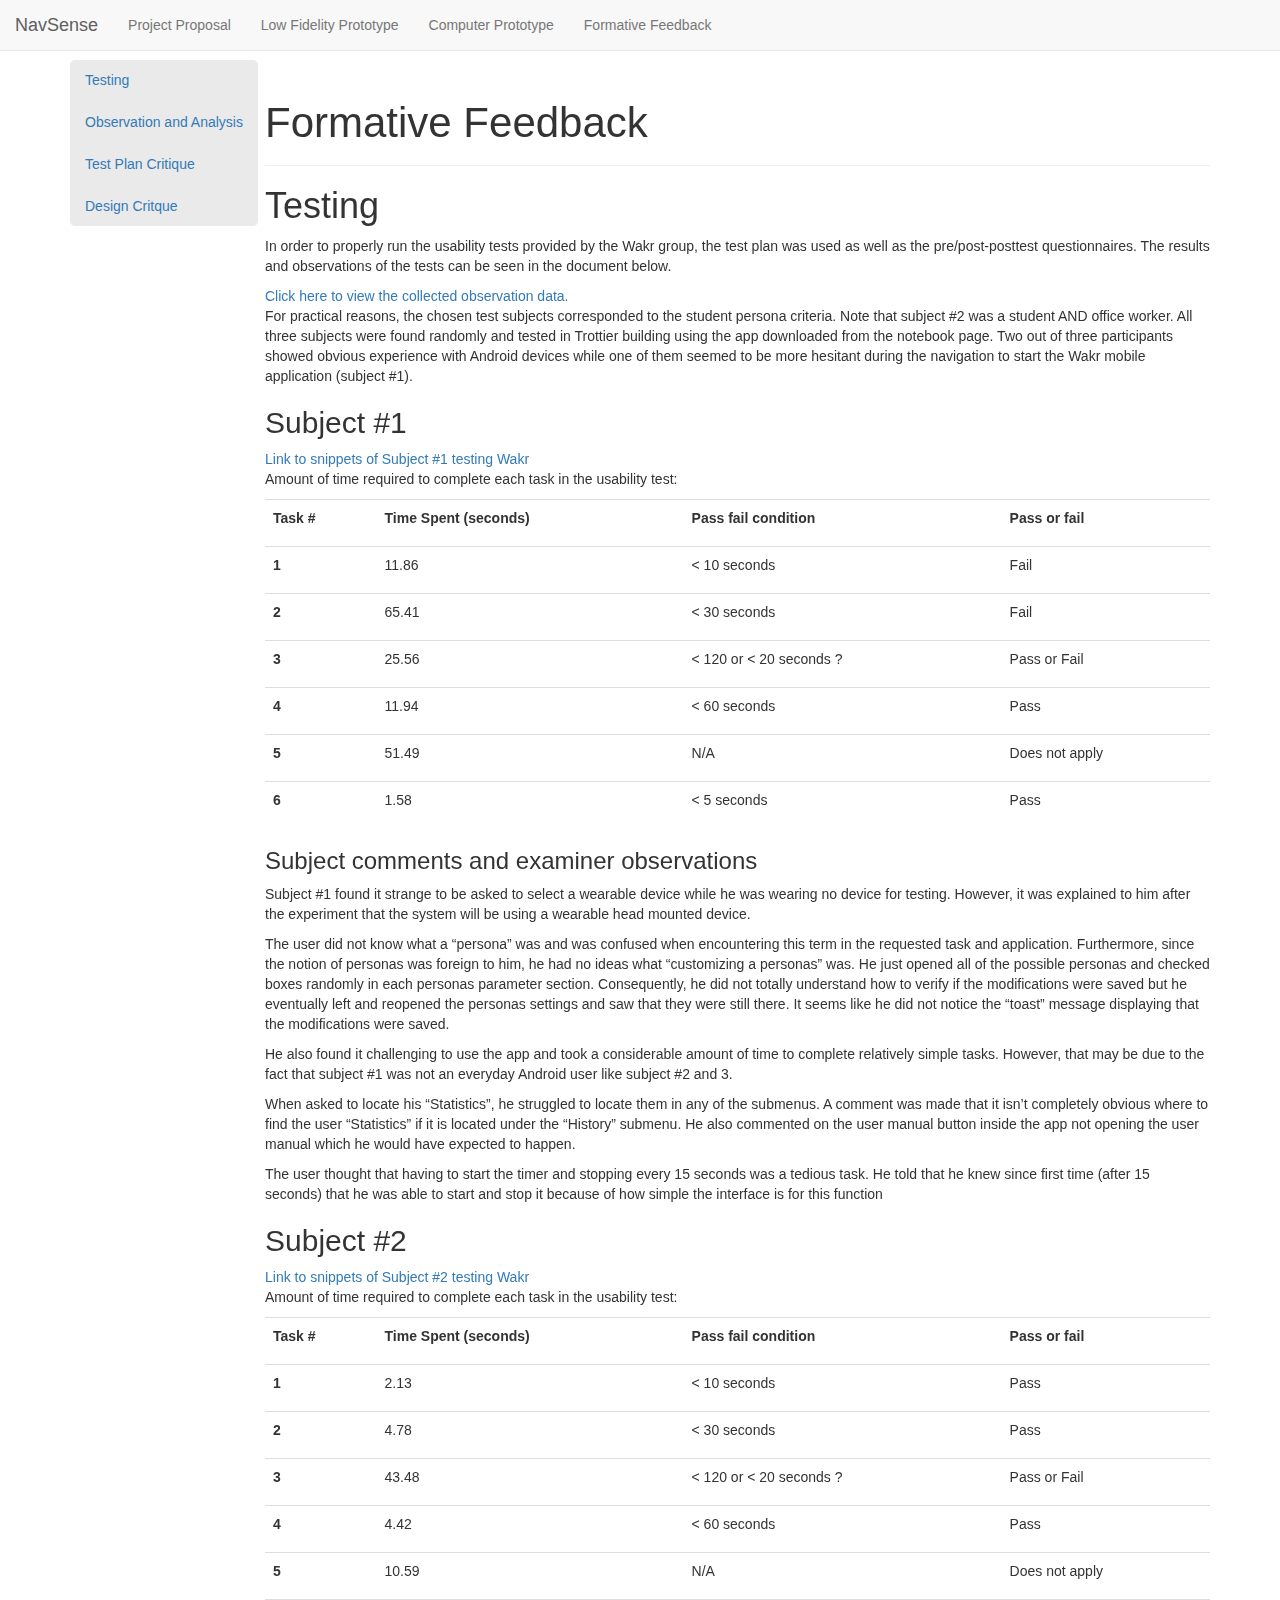
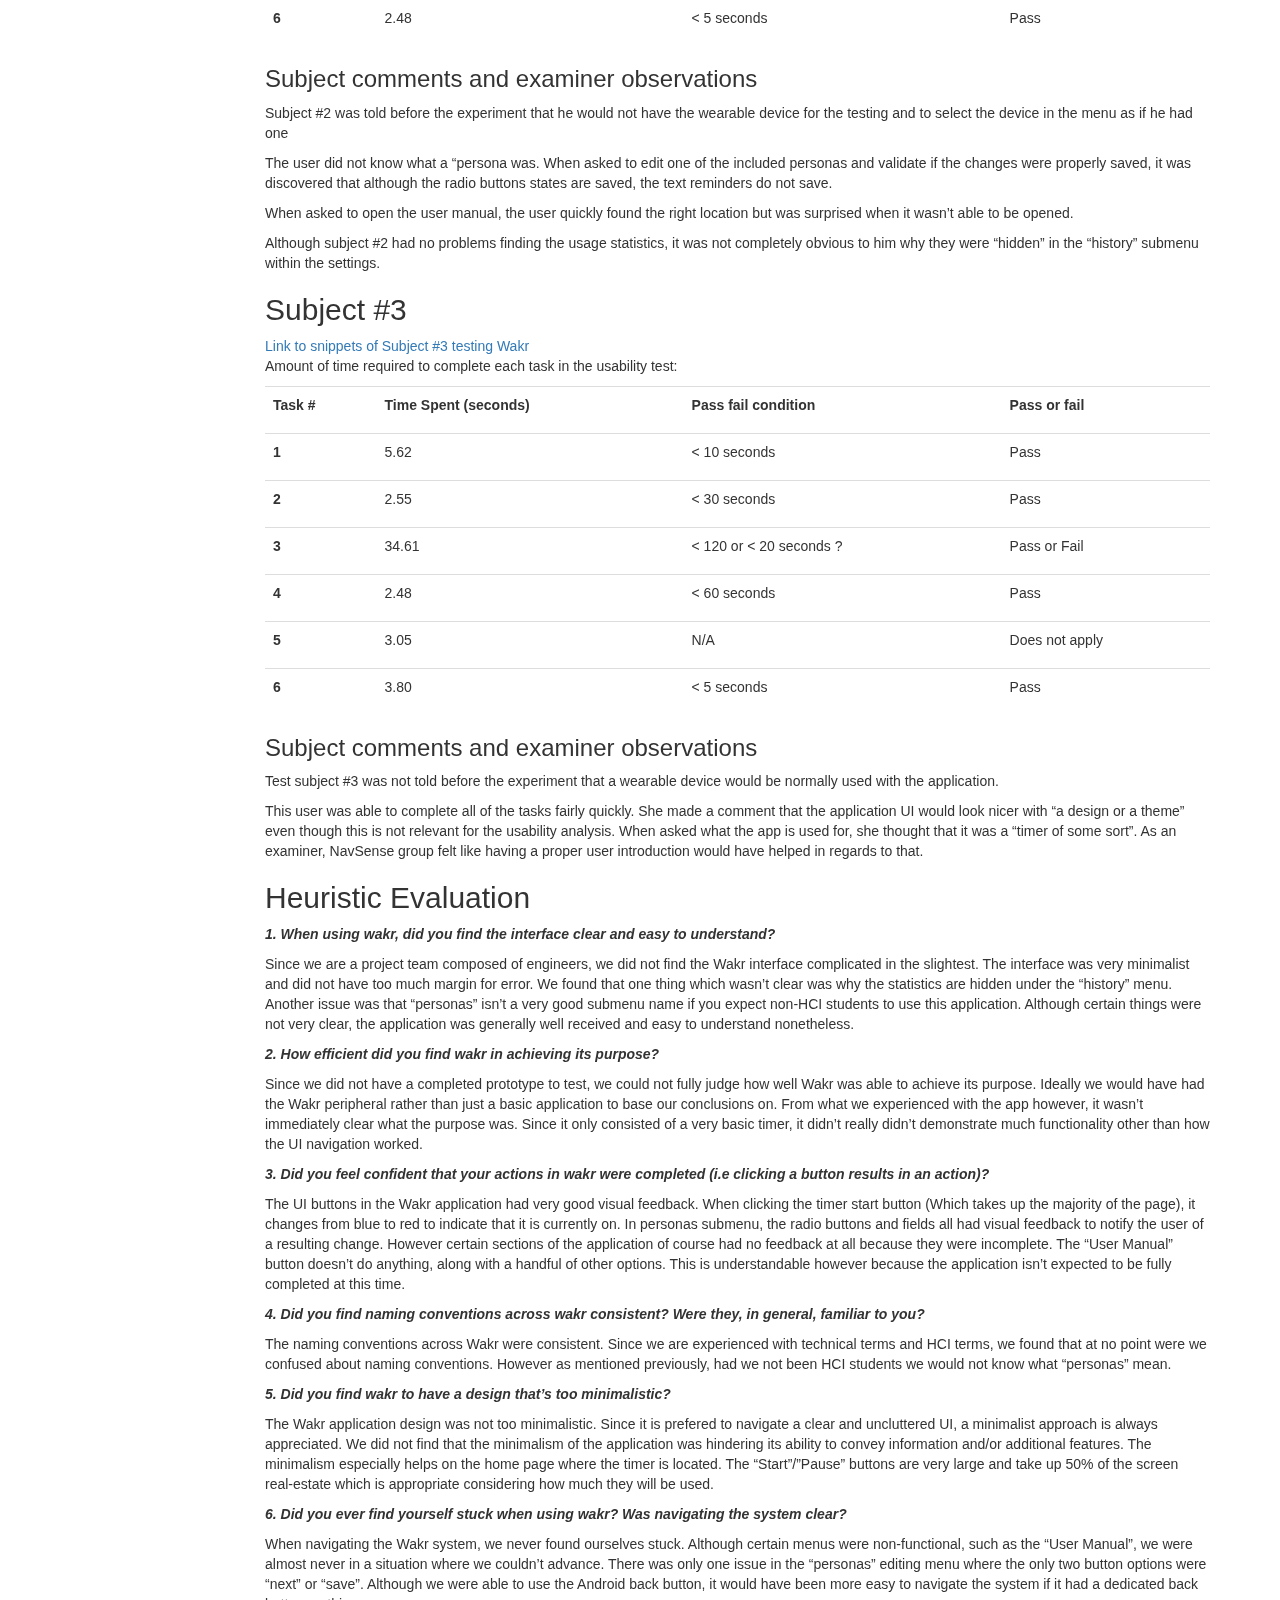
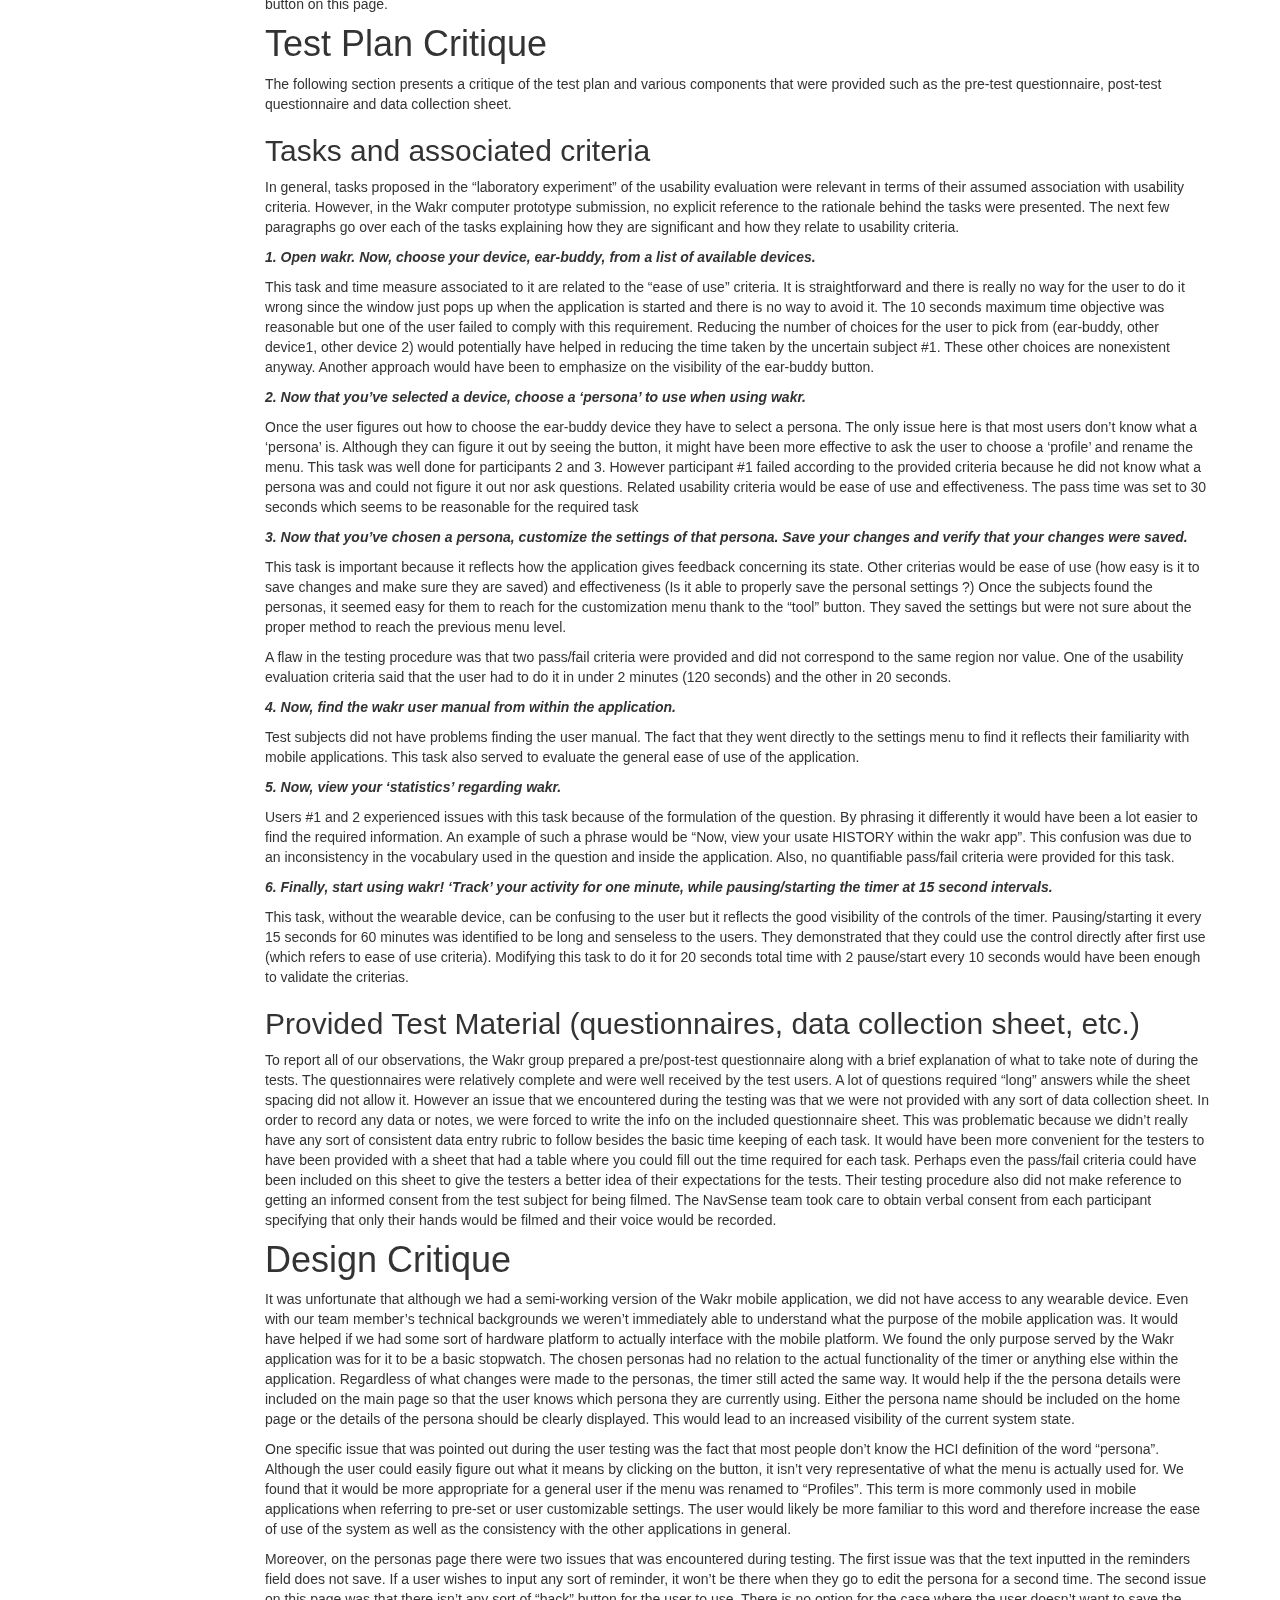
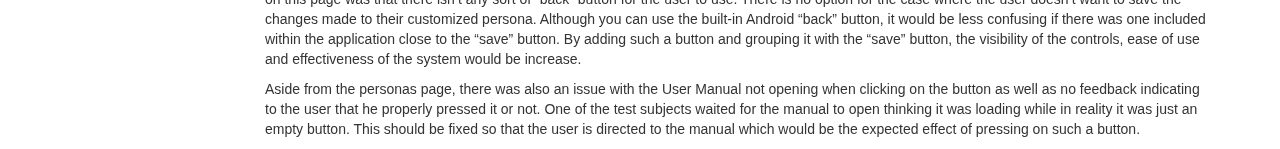
==== commit 8c09b83f: "Add formative feedback documents" ====
--- a/index.html
+++ b/index.html
@@ -34,6 +34,8 @@
       <ul  class="nav navbar-nav" role="tablist">
         <li class=""><a href="proposal.html">Project Proposal</span></a></li>
         <li class=""><a href="lowFiPrototype.html">Low Fidelity Prototype</span></a></li>
+        <li class=""><a href="computerPrototype.html">Computer Prototype</span></a></li>
+        <li class=""><a href="formativeFeedback.html">Formative Feedback</span></a></li>
       </ul>
     </div><!-- /.navbar-collapse -->
       </div><!-- /.container-fluid -->
@@ -44,373 +46,438 @@
           <!-- Collect the nav links, forms, and other content for toggling -->
           <div  class="navBox" id="" class="">
             <ul  id="navbar" class="nav nav-pills nav-stacked" role="tablist">
-              <li class=""><a href="#designConcepts">Design Concepts</span></a></li>
-              <li class=""><a href="#prototypes">Prototype</span></a></li>
-              <li class=""><a href="#usability">Usability Goals</span></a></li>
-              <li class=""><a href="#testMaterials">Test Materials</span></a></li>
-              <li class=""><a href="#testResults">Test Results</span></a></li>
+              <li class=""><a href="#testing">Testing</a></li>
+              <li class=""><a href="#observation">Observation and Analysis</a></li>
+              <li class=""><a href="#testPlan">Test Plan Critique</a></li>
+              <li class=""><a href="#design">Design Critque</a></li>
             </ul>
           </div>
         </div>
         <div class="col-md-10 col-xs-12">
           <div class="page-header">
-            <h1 style="font-size:3em;">Low Fi Prototype</h1>
-          </div>
-          <div id="designConcepts">
-            <h1>Design Concepts</h1>
+            <h1 style="font-size:3em;">Formative Feedback</h1>
+          </div>
+          <div id="testing">
+            <h1>Testing</h1>
             <p>
-            For this project, our product composes of two different devices. The first one is the wearable device, which our team brainstormed on where would be a good location for the device to located. At the end, the clear winner is using it as a watch, as it is the most accessable and also the least obstructive way of wearing the device.
-            <div class="thumbnail" style="">
-              <img style="max-width:500px" src="wearableSketch.png">
-              Wearable Sketch
-            </div>
+            In order to properly run the usability tests provided by the Wakr group, the test plan was used as well as the pre/post-posttest questionnaires. The results and observations of the tests can be seen in the document below.
             </p>
+            <a target="_blank" href="collected_observation_data.pdf">Click here to view the collected observation data.</a>
             <p>
-            The second device needed is a smartphone application that connects to the wearable device. Our team sketched out several rough ideas for the application UI.
-            <div class="thumbnail" style="">
-              <img style="max-width:400px;display:inline-block" src="uiSketch1.png">
-              <img style="max-width:400px;display:inline-block" src="uiSketch2.jpg">
-              <br>
-              Rough UI Sketches
-            </div>
+            For practical reasons, the chosen test subjects corresponded to the student persona criteria. Note that subject #2 was a student AND office worker. All three subjects were found randomly and tested in Trottier building using the app downloaded from the notebook page. Two out of three participants showed obvious experience with Android devices while one of them seemed to be more hesitant during the navigation to start the Wakr mobile application (subject #1).
             </p>
-            <p>
-            Our team then selected two of our favourite sketches, and created several other screens using the same design concept.
-            <div class="thumbnail" style="">
-              <img style="max-width:500px" src="protoprime1.png">
-              UI Sketch #1
-            </div>
-            <div class="thumbnail" style="">
-              <img style="max-width:500px" src="protoprime2.jpg">
-              UI Sketch #2
-            </div>
-          </div>
-          <div id="prototypes">
-            <h1>Prototypes</h1>
-            <h2>Wearable Prototype</h3>
-            <p>
-            The entire functionality of the system relies on the use of vibration to communicate the reference points to the user. For this reason, it was necessary to evaluate the effectiveness of this modality to convey the desired message. Consequently, even during the design of the low-fidelity prototype, the need for an actuating device along with a way to control it was necessary.
-            <br>
-            Note that although this implementation relies on “high” level technology, no code was written by the NavSense team. The mobile application SenseProxy, was provided by Ph.D. candidate Jeffrey Blum and used after receiving his verbal approbation. This application lets the user send custom pattern composed of 3 distinct vibrations of varying amplitude and duration. The device used to render the vibration is a Pebble watch. The watchapp used in order to establish the communication between the Android device and the pebble is named SenseProxy and was acquired and used after receiving verbal approbation from its programmer.
-            <br>
-            During the tests, vibrations were manually sent by an observer by pressing the appropriate button on the mobile application user interface. The feedback was sent when the user was oriented in what the observer estimated to be the appropriate direction. It is important to note that a latency of about a second could be estimated between the time the user pressed the button and the feedback pattern being rendered to the user.
-            </p>
-            <div class="center">
-              <img src="pebble_arm.jpg">
-              <img src="pebble_SP.jpg">
-            </div>
-            <h2>Mobile Prototypes</h2>
-            <h3>Mobile Prototype #1</h3>
-            <p>
-            <div class="thumbnail" style="float: left; margin-right: 10px">
-              <img src="corey_prototype5.jpg" style="width:200px;"/>
-            </div>
-            <div class="thumbnail" style="float: right; margin-left: 10px">
-              <img src="corey_prototype10.jpg" style="width:200px;"/>
-            </div>
-            Multiple low fidelity prototypes for the NavSense UI were tested. For the user observations, a paper version of the prototype was chosen to simulate the use of the mobile application. To make the paper UI pages feel more realistic, a 3D model of a holder was designed and printed to hold the snapshots. Since we now had a convenient holder for the UI pages, several important design decisions were able to be tested.  During the testing, the user would load the 3D printed holder with all of the UI pages and slide them in/out in order depending on what feature of the application they want to access.
-            <br>
-            <br>
-            The initial page of the application shows a splash screen which the user can slide upwards to reveal a map. This would simulate the main screen that the user interacts with during the majority of the application use. The intended functionality of this screen is for the user to tap anywhere on the map to add a new reference point. It is meant to be intuitive and similar to other common mobile gps applications.
-            <br>
-            <br>
-            Once a new reference point is added, the user would be brought to a screen that allows them to add a custom name to their location as well as a vibration pattern. The initial paper UI that was designed included a “tap to record” type of vibration customization. This was soon changed to a collection of pre-set patterns after discussion within the NavSense group as well as the test users.
-            <br>
-            <div class="center">
-              <img src="corey_prototype7.jpg">
-              <img src="lowfi_tut.jpg">
-            </div>
-            <br>
-            On a separate page, the user is presented with all of their currently saved reference points. Here they have the option to edit or delete any of these references to make room for new ones. They are also given the option to view any of their “remembered locations” that they saved while using a button on the smartwatch interface. These remembered locations are not saved as reference points but rather points of interest to later be reviewed by the user.
-
-            <div class="center">
-              <img src="corey_prototype8.1.jpeg">
-              <img src="corey_prototype8.2.jpg">
-            </div>
-            If a user tries to add a new reference point but they already have too many, a notification will appear and allow them to quickly replace one of their old references with the new one that they are trying to add.
-            <div class="center">
-              <img src="corey_prototype8.3.jpeg">
-            </div>
-            After testing this prototype with users and NavSense team members, multiple changes were decided upon that would improve the usability of the design. These changes include slight modifications to the “new reference point” page and perhaps a consolidation of the location Menu into the main map screen.
-            <br>
-            Although the UI for the Pebble smartwatch application was thoroughly discussed, it will mainly be used to display very minimal information to the user. Since the display size is very small, it isn’t worth trying to clutter the screen. Very basic UI pages were tested such as the ones in the photos below. One screen shows the “No GPS signal”, one shows the direction of a reference point called “Home” and the third one shows the visual feedback associated with pressing the “remember location” button on the watch.
-
-            <div class="center">
-              <img src="corey_prototype12.jpg">
-              <img src="corey_prototype13.jpg">
-              <img src="corey_prototype14.jpg">
-            </div>
-            </p>
-          </div>
-          <h3>Mobile Prototype #2</h3>
-          <p>
-          Our second low fidelity prototype was based on hand drawn images loaded on an android app called Prototyping on Paper. The android app allows transition between images, representing different User Interface (UI) states, by making certain area of the images clickable. In other words, if the user testing the prototype clicks at a certain location on the image, as he naturally would using any other app, a new image would be loaded. This allows for a more natural and fast prototype testing experience.
-          <br>
-          <div class="center">
-            <img src="ui3.jpg">
-          </div>
-          <br>
-          Each image represents a UI state. Initially the user is presented with two tabs. The List tab displays a list of all his reference points as well as his distance and direction to that point. The Map tab displays his current location on the map with all his reference points. A plus button, on the bottom right, allows the user to add new reference points. A setting button, on the bottom left, allows the user to set global settings such as notification mode (Audio or Vibration or both). If the user clicks on the plus button the user can then set the new reference point’s location and name it. The new reference point will appear in the list and on the map. He can then edit, delete and enable/disable that reference point.
-          <br>
-          Our prototype can be accessed on either a smartphone or web browser. Ours can be accessed at the following link: <a href="https://popapp.in/projects/561405cc4cd6f39135e85207/preview">https://popapp.in/projects/561405cc4cd6f39135e85207/preview</a>.
-          </p>
-          <div id="usability">
-            <h1>Usability Goals and Benchmark Tasks</h1>
-            <p class="c7 c15"><span>The following section describes how usability testing was achieved. Details concerning the different tasks are presented as well as their usability goals and their evaluation criteria. Experimental results are then presented and synthesized.</span></p>
-            <p class="c7 c1 c15"><span></span></p>
-            <h2>
-              <ol class="c6 lst-kix_2eq8zfekp1z7-0 start" start="1">
-                <li class="c3"><span class="c10">The Benchmark Tasks and Usability Goals</span></li>
-                <ol class="c6 lst-kix_2eq8zfekp1z7-1 start" type="a">
-                  <h3><li class="c4"><span class="c10">Start the application and follow the tutorial</span></li></h3>
-                </ol>
-
-              </ol></h2>
-              <p class="c7 c18"><span>A brief tutorial is available through the UI and has to be followed in order to learn the functions of the system. During this task, the user is provided with step by step instructions on how to set a new reference point, how to edit and delete reference points.</span></p>
-              <p class="c7 c1 c9"><span></span></p>
-              <p class="c7"><span>Usability Goals : </span></p>
-              <ul class="c6 lst-kix_u0bbtabd9cgn-0 start">
-                <li class="c3"><span>Introduce the user to the system (easy to learn)</span></li>
-                <li class="c3"><span>See potential manipulations errors while adding/editing/deleting reference points &nbsp;&nbsp;&nbsp;&nbsp;&nbsp;&nbsp;&nbsp;&nbsp;and navigating through the windows (Error tolerance)</span></li>
-              </ul>
-              <p class="c7"><span>Quantitative aspect :</span></p>
-              <p class="c7 c1"><span></span></p>
-              <ul class="c6 lst-kix_gqc6xp3xcha9-0 start">
-                <li class="c3"><span>How many “false” clicks happened ? (user trying to interact with non-interactive elements)</span></li>
-                <li class="c3"><span>How many times does the user have to go back because he made a mistake ?</span></li>
-                <li class="c3"><span>How many questions did the user have to ask to accomplish his task ?</span></li>
-              </ul>
-              <p class="c7 c1"><span></span></p>
-              <p class="c7 c1"><span></span></p>
-              <h3><ol class="" start="">
-                  <ol class="c6 lst-kix_2eq8zfekp1z7-1" start="2" type="a">
-                    <li class="c4"><span class="c10">In what direction is the reference point that was entered ?</span></li>
-                  </ol>
-                </ol></h3>
-                <p class="c7 c1 c9"><span class="c10"></span></p>
-                <p class="c7"><span>&nbsp;&nbsp;&nbsp;&nbsp;&nbsp;&nbsp;&nbsp;&nbsp;After the completion of the tutorial, the user is asked to simulate being in an unfamiliar environment by closing his eyes. He should then use feedback previously selected to indicate the direction of the selected point of reference.</span></p>
-                <p class="c7 c1 c9"><span></span></p>
-                <p class="c7"><span>Usability Goals :</span></p>
-                <ul class="c6 lst-kix_vi0168vch929-0 start">
-                  <li class="c3"><span>Evaluatie the use of vibration feedback as a communication modality (Effectiveness) </span></li>
-                  <li class="c3"><span>Validate reference point’s association with vibration pattern (Effectiveness)</span></li>
-                </ul>
-                <p class="c7 c1 c9"><span></span></p>
-                <p class="c7"><span>Quantitative aspect :</span></p>
-                <p class="c7 c1 c9"><span></span></p>
-                <ul class="c6 lst-kix_q8e1bh8zhw4j-0 start">
-                  <li class="c3"><span>How many false positive vibrations were detected ? (user felt something but there was actually nothing)&nbsp;&nbsp;&nbsp;&nbsp;&nbsp;&nbsp;&nbsp;&nbsp;</span></li>
-                  <li class="c3"><span>How many vibration patterns were missed by the user ?&nbsp;&nbsp;&nbsp;&nbsp;&nbsp;&nbsp;&nbsp;&nbsp;</span></li>
-                  <li class="c3"><span>Did the user point in the right direction ?&nbsp;&nbsp;&nbsp;&nbsp;&nbsp;&nbsp;&nbsp;&nbsp;</span></li>
-                  <li class="c3"><span>How far was his indication from the truth ?</span></li>
-                </ul>
-                <h3><ol>
-                    <ol class="c6 lst-kix_2eq8zfekp1z7-1" start="3" type="a">
-                      <li class="c4"><span class="c10">Point to a location (asked by the observers) in relation to the reference points set by the user.</span></li>
-                    </ol>
-                  </ol></h3>
-                  <p class="c7"><span class="c10">&nbsp;&nbsp;&nbsp;&nbsp;&nbsp;&nbsp;&nbsp;&nbsp;&nbsp;&nbsp;&nbsp;&nbsp;&nbsp;&nbsp;&nbsp;&nbsp;&nbsp; &nbsp;&nbsp;&nbsp;&nbsp;&nbsp;&nbsp;&nbsp;&nbsp;&nbsp;&nbsp;&nbsp;&nbsp;&nbsp;&nbsp;&nbsp;&nbsp;&nbsp;</span></p>
-                  <p class="c7"><span>&nbsp;&nbsp;&nbsp;&nbsp;&nbsp;&nbsp;&nbsp;&nbsp;The users were asked describe where the McGill bookstore was. However, they had their eyes closed and could only rely on the knowledge they already had about the position of their previously set reference points.</span></p>
-                  <p class="c7 c1"><span></span></p>
-                  <p class="c7"><span>Goals :</span></p>
-                  <ul class="c6 lst-kix_8lqwc2rnsleb-0 start">
-                    <li class="c3"><span>Evaluate user’s ability to differentiate between two feedback patterns (Effectiveness)</span></li>
-                  </ul>
-                  <p class="c7 c1"><span></span></p>
-                  <p class="c7"><span>Quantitative aspect :</span></p>
-                  <p class="c7 c1"><span></span></p>
-                  <ul class="c6 lst-kix_u71scsy32tkb-0 start">
-                    <li class="c3"><span>How many times did the user perceive one of the vibration patterns as the other ?&nbsp;&nbsp;&nbsp;&nbsp;&nbsp;&nbsp;&nbsp;&nbsp;&nbsp;&nbsp;&nbsp;&nbsp;&nbsp;&nbsp;&nbsp;&nbsp;</span></li>
-                    <li class="c3"><span>Did the user point in the right direction ?</span></li>
-                    <li class="c3"><span>How far was his indication from the truth ?</span></li>
-                  </ul>
-                  <p class="c7 c1"><span></span></p>
-                  <ol class="c6 lst-kix_2eq8zfekp1z7-0" start="2">
-                    <h2><li class="c3"><span class="c10">User testing context</span></li></h2>
-                  </ol>
-                  <p class="c7"><span class="c10">&nbsp;&nbsp;&nbsp;&nbsp;&nbsp;&nbsp;&nbsp;&nbsp;</span><span>All of the experiments have been conducted at the center of McGill University downtown Campus at a location known by the students as the Y intersection. This location was chosen because all of our test subjects were most comfortable meeting there. Being at the center of campus, a lot of potential location (buildings) are available and easily recognized and located. The tests were conducted over a period of an hour and 20 minutes and ranged from 15 to 20 minutes per participants on Tuesday October 6th. The participants accepted to participate in the low-fidelity prototype testing phase on a voluntary basis. When explicitly asked, they gave verbal consent to being filmed for our tests. No monetary compensation was offered to the participants.</span></p>
-                  <p class="c7 c1"><span class="c10"></span></p>
-                  <ol class="c6 lst-kix_2eq8zfekp1z7-0" start="3">
-                    <h2><li class="c3"><span class="c10">Participants</span></li></h2>
-                  </ol>
-                  <p class="c5"><span class="c10">&nbsp;&nbsp;&nbsp;&nbsp;&nbsp;&nbsp;&nbsp;&nbsp;</span><span>Three subjects participated in the testing of the low-fidelity prototypes. They all belonged in the 20-24 age group, owned a smartphone and no wearable devices. However, one of them reported to be using an electronic activity tracker (fitbit). Their self-assessed general sense of orientation ranged from 2 to 6 (average = 3.67) on a 7 point likert scale. Their self assessed general smartphone skills was high with a value of 5 out of 7 and they were heavy smartphone users (average 6.33/7). Amongst the user group, two users out of three were males and 1 user was a female.</span></p>
-          </div>
-          <div id="testMaterials">
-            <h1>Test Materials</h1>
-            <p>Please click on the images to read the content</p>
-            <br><a href="pretest.html" target="_blank">
-              <div style="float:left" class="thumbnail" style="">
-                <img style="max-height:300px" src="preTestQuestionnaire.jpg">
-                Pre-Test Questionnaire
-              </div>
-            </a>
-            <a href="posttest.html" target="_blank">
-              <div style="float:left" class="thumbnail" style="">
-                <img style="max-height:300px" src="postTestQuestionnaire1.png">
-                Post-Test Questionnaire
-              </div>
-            </a>
-            <a href="tutorial.html" target="_blank">
-              <div style="float:left" class="thumbnail" style="">
-                <img style="max-height:300px" src="protoTut1.png">
-                Tutorial
-              </div>
-            </a>
-            <a href="dataCollection.html" target="_blank">
-              <div style="float:left" class="thumbnail" style="">
-                <img style="max-width:300px;max-height:300px" src="dataCollection.png">
-                Data Collection Sheet
-              </div>
-            </a>
-          </div>
-            <p class="clear"></p>
-            <div id="testResults">
-              <h1>Summary of Test Results</h1>
-              The tests went smoothly, and our group have collected data from it. Clips of the test can be viewed here: <a href="User1.m4v">Video 1 <span class="glyphicon glyphicon-film" aria-hidden="true"></span></a>, <a href="User2.m4v">Video 2 <span class="glyphicon glyphicon-film" aria-hidden="true"></span></a>. Using the results, we have drawn several useful conclusions.
-              <ol class="c6 lst-kix_2eq8zfekp1z7-0" start="4">
-                <ol class="c6 lst-kix_2eq8zfekp1z7-1" start="1" type="a">
-                  <h3><li class="c4"><span class="c10" >Start the application and follow the tutorial</span></li></h3>
-                </ol>
-              </ol>
-              <p class="c7 c1 c9"><span></span></p>
-              <a href="#" name="a3f7fb731f8b29df0e0512121e6e2e6cb3ea7735"></a><a href="#" name="0"></a>
-              <table class="table table-striped table-bordered" cellpadding="0" cellspacing="0" class="c13 c9">
-                <tbody>
-                  <tr class="c17">
-                    <td class="c11" colspan="1" rowspan="1">
-                      <p class="c0"><span class="c2">Usability Goal</span></p>
+          </div>
+          <div id="observation">
+            <h2>Subject #1</h2>
+            <a href="HCI_1.m4v">Link to snippets of Subject #1 testing Wakr</a>
+            <p>Amount of time required to complete each task in the usability test:</p>
+            <table class="table">
+              <tr>
+                <td>
+                  <p><b>Task #</b></p>
+                </td>
+                <td>
+                  <p><b>Time Spent (seconds)</b></p>
+                </td>
+                <td>
+                  <p ><b>Pass fail condition</b></p>
+                </td>
+                <td>
+                  <p><b>Pass or fail</b></p>
+                </td>
+              </tr>
+              <tr>
+                <td>
+                  <p><b>1</b></p>
+                </td>
+                <td>
+                  <p>11.86 </p>
+                </td>
+                <td>
+                  <p>&lt; 10 seconds</p>
+                </td>
+                <td>
+                  <p>Fail</p>
+                </td>
+              </tr>
+              <tr>
+                <td>
+                  <b>
+                    <p>2</p>
+                  </b>
+                </td>
+                <td >
+                  65.41
+                </td>
+                  <td >
+                    <p >&lt; 30
+                    seconds
+                    </p>
+                  </td>
+                    <td >
+                      <p >Fail</p>
                     </td>
-                    <td class="c11" colspan="1" rowspan="1">
-                      <p class="c0"><span class="c2">Evaluation</span></p>
+              </tr>
+              <tr>
+                <td><b>3</b>
+                </td>
+                <td>
+                  <p >25.56 </p>
+                </td>
+                <td >
+                  <p>&lt; 120 or
+                  &lt; 20 seconds ?
+                  </p>
+                </td>
+                <td >
+                  <p>Pass or Fail</p>
+                </td>
+              </tr>
+              <tr >
+                <td>
+                  <p><b
+                   >4</b></p>
+                </td>
+                <td >
+                  <p>11.94 </p>
+                </td>
+                <td>
+                  <p>&lt; 60
+                  seconds
+                  </p>
+                </td>
+                <td >Pass</p>
+                </td>
+              </tr>
+              <tr>
+                <td>
+                  <p><b>5</b></p>
+                </td>
+                <td >
+                  <p>51.49 </p>
+                </td>
+                <td >
+                  <p>N/A</p>
+                </td>
+                <td>
+                  <p >Does not apply</p>
+                </td>
+              </tr>
+              <tr >
+                <td >
+                  <p><b>6</b></p>
+                </td>
+                <td >
+                  <p>1.58 </p>
+                </td>
+                <td>
+                  <p>&lt; 5 seconds</p>
+                </td>
+                <td >
+                  <p>Pass</p>
+                </td>
+              </tr>
+            </table>
+          </div>
+          <div>
+            <h3>Subject comments and examiner observations</h3>
+
+            <p>Subject #1 found it strange to be asked to select a wearable device while he was wearing no device for testing. However, it was explained to him after the experiment that the system will be using a wearable head mounted device.</p>
+            <p>The user did not know what a “persona” was and was confused when encountering this term in the requested task and application. Furthermore, since the notion of personas was foreign to him, he had no ideas what “customizing a personas” was. He just opened all of the possible personas and checked boxes randomly in each personas parameter section. Consequently, he did not totally understand how to verify if the modifications were saved but he eventually left and reopened the personas settings and saw that they were still there. It seems like he did not notice the “toast” message displaying that the modifications were saved.</p>
+            <p>He also found it challenging to use the app and took a considerable amount of time to complete relatively simple tasks. However, that may be due to the fact that subject #1 was not an everyday Android user like subject #2 and 3.</p>
+            <p>When asked to locate his “Statistics”, he struggled to locate them in any of the submenus. A comment was made that it isn’t completely obvious where to find the user “Statistics” if it is located under the “History” submenu. He also commented on the user manual button inside the app not opening the user manual which he would have expected to happen.</p>
+            <p>The user thought that having to start the timer and stopping every 15 seconds was a tedious task. He  told that he knew since first time (after 15 seconds) that he was able to start and stop it because of how simple the interface is for this function</p>
+            <h2>Subject #2</h2>
+            <a href="HCI_2.m4v">Link to snippets of Subject #2 testing Wakr</a>
+            <p>Amount of time required to complete each task in the usability test:</p>
+            <table class="table">
+              <tr>
+                <td>
+                  <p><b>Task #</b></p>
+                </td>
+                <td>
+                  <p><b>Time Spent (seconds)</b></p>
+                </td>
+                <td>
+                  <p ><b>Pass fail condition</b></p>
+                </td>
+                <td>
+                  <p><b>Pass or fail</b></p>
+                </td>
+              </tr>
+              <tr>
+                <td>
+                  <p><b>1</b></p>
+                </td>
+                <td>
+                  <p>2.13</p>
+                </td>
+                <td>
+                  <p>&lt; 10 seconds</p>
+                </td>
+                <td>
+                  <p>Pass</p>
+                </td>
+              </tr>
+              <tr>
+                <td>
+                  <b>
+                    <p>2</p>
+                  </b>
+                </td>
+                <td >
+                  4.78
+                </td>
+                  <td >
+                    <p >&lt; 30
+                    seconds
+                    </p>
+                  </td>
+                    <td >
+                      <p >Pass</p>
                     </td>
-                    <td class="c11" colspan="1" rowspan="1">
-                      <p class="c0"><span class="c2">Results (all users)</span></p>
+              </tr>
+              <tr>
+                <td><b>3</b>
+                </td>
+                <td>
+                  <p>43.48</p>
+                </td>
+                <td >
+                  <p>&lt; 120 or
+                  &lt; 20 seconds ?
+                  </p>
+                </td>
+                <td >
+                  <p>Pass or Fail</p>
+                </td>
+              </tr>
+              <tr >
+                <td>
+                  <p><b
+                   >4</b></p>
+                </td>
+                <td >
+                  <p>4.42</p>
+                </td>
+                <td>
+                  <p>&lt; 60
+                  seconds
+                  </p>
+                </td>
+                <td >Pass</p>
+                </td>
+              </tr>
+              <tr>
+                <td>
+                  <p><b>5</b></p>
+                </td>
+                <td >
+                  <p>10.59</p>
+                </td>
+                <td >
+                  <p>N/A</p>
+                </td>
+                <td>
+                  <p >Does not apply</p>
+                </td>
+              </tr>
+              <tr >
+                <td >
+                  <p><b>6</b></p>
+                </td>
+                <td >
+                  <p>2.48 </p>
+                </td>
+                <td>
+                  <p>&lt; 5 seconds</p>
+                </td>
+                <td >
+                  <p>Pass</p>
+                </td>
+              </tr>
+            </table>
+            <h3>Subject comments and examiner observations</h3>
+            <p>Subject #2 was told before the experiment that he would not have the wearable device for the testing and to select the device in the menu as if he had one</p>
+            <p>The user did not know what a “persona was. When asked to edit one of the included personas and validate if the changes were properly saved, it was discovered that although the radio buttons states are saved, the text reminders do not save.</p>
+            <p>When asked to open the user manual, the user quickly found the right location but was surprised when it wasn’t able to be opened.</p>
+            <p>Although subject #2 had no problems finding the usage statistics, it was not completely obvious to him why they were “hidden” in the “history” submenu within the settings.</p>
+            <h2>Subject #3</h2>
+              <a href="HCI_3.m4v">Link to snippets of Subject #3 testing Wakr</a>
+            <p>Amount of time required to complete each task in the usability test:</p>
+            <table class="table">
+              <tr>
+                <td>
+                  <p><b>Task #</b></p>
+                </td>
+                <td>
+                  <p><b>Time Spent (seconds)</b></p>
+                </td>
+                <td>
+                  <p ><b>Pass fail condition</b></p>
+                </td>
+                <td>
+                  <p><b>Pass or fail</b></p>
+                </td>
+              </tr>
+              <tr>
+                <td>
+                  <p><b>1</b></p>
+                </td>
+                <td>
+                  <p>5.62</p>
+                </td>
+                <td>
+                  <p>&lt; 10 seconds</p>
+                </td>
+                <td>
+                  <p>Pass</p>
+                </td>
+              </tr>
+              <tr>
+                <td>
+                  <b>
+                    <p>2</p>
+                  </b>
+                </td>
+                <td >
+                  2.55
+                </td>
+                  <td >
+                    <p >&lt; 30
+                    seconds
+                    </p>
+                  </td>
+                    <td >
+                      <p >Pass</p>
                     </td>
-                  </tr>
-                  <tr class="c14">
-                    <td class="c11" colspan="1" rowspan="1">
-                      <p class="c0"><span class="c8">Ease of use</span></p>
-                    </td>
-                    <td class="c11" colspan="1" rowspan="1">
-                      <p class="c0"><span class="c8">How many “false” clicks happened ?</span></p>
-                    </td>
-                    <td class="c11" colspan="1" rowspan="1">
-                      <p class="c0"><span class="c8">A total of 4 clicks trying to interact with non interactive objects were noted.</span></p>
-                    </td>
-                  </tr>
-                  <tr class="c14">
-                    <td class="c11" colspan="1" rowspan="1">
-                      <p class="c0"><span class="c8">Error tolerance</span></p>
-                    </td>
-                    <td class="c11" colspan="1" rowspan="1">
-                      <p class="c0"><span class="c8">How many times did the user have to go back because he made a mistake ?</span></p>
-                      <p class="c0 c1"><span class="c8"></span></p>
-                      <p class="c0 c1"><span class="c8"></span></p>
-                      <p class="c0"><span class="c8">How many questions did the user have to ask to accomplish his task ?</span></p>
-                    </td>
-                    <td class="c11" colspan="1" rowspan="1">
-                      <p class="c0"><span class="c8">At 1 time, the user entered the point editing menu without needing it and had to return using the cancel button.</span></p>
-                      <p class="c0 c1"><span class="c8"></span></p>
-                      <p class="c0"><span class="c8">No questions were asked during this task.</span></p>
-                    </td>
-                  </tr>
-                </tbody>
-              </table>
-              <p class="c7 c1"><span class="c10"></span></p>
-              <p class="c7"><span class="c10">&nbsp;&nbsp;&nbsp;&nbsp;&nbsp;&nbsp;&nbsp;&nbsp;<b>Conclusions :</b> </span><span>From these observations and results, some key points to correct for the next design iteration were identified. One of the most urgent corrections is the point editing window that was too cluttered on the paper prototype. Also, the way to switch between tutorial pages was not clear to some users so it should be properly outlined. </span></p>
-              <p class="c7 c1"><span></span></p>
-              <ol>
-                <ol class="c6 lst-kix_2eq8zfekp1z7-1" start="2" type="a">
-                  <h3> <li class="c4"><span class="c10">In what direction is the reference point that was entered ?</span></li></h3>
-                </ol>
-              </ol>
-              <p class="c7 c1 c9"><span></span></p>
-              <a href="#" name="3b9639111770c5981635179ff295ef022d48cb46"></a><a href="#" name="1"></a>
-              <table class="table table-striped table-bordered" cellpadding="0" cellspacing="0" class="c13 c9">
-                <tbody>
-                  <tr class="c17">
-                    <td class="c11" colspan="1" rowspan="1">
-                      <p class="c0"><span class="c2">Usability Goal</span></p>
-                    </td>
-                    <td class="c11" colspan="1" rowspan="1">
-                      <p class="c0"><span class="c2">Evaluation</span></p>
-                    </td>
-                    <td class="c11" colspan="1" rowspan="1">
-                      <p class="c0"><span class="c2">Results (all users)</span></p>
-                    </td>
-                  </tr>
-                  <tr class="c14">
-                    <td class="c11" colspan="1" rowspan="1">
-                      <p class="c0"><span class="c8">Effectiveness</span></p>
-                    </td>
-                    <td class="c11" colspan="1" rowspan="1">
-                      <p class="c0"><span class="c8">How many false positive vibrations were detected ?</span></p>
-                      <p class="c0 c1"><span class="c8"></span></p>
-                      <p class="c0 c1"><span class="c8"></span></p>
-                      <p class="c0"><span class="c8">How many vibration patterns were missed by the user ?</span></p>
-                      <p class="c0 c1"><span class="c8"></span></p>
-                      <p class="c0"><span class="c8">Did the user point in the right general direction ?</span></p>
-                      <p class="c0 c1"><span class="c8"></span></p>
-                      <p class="c0"><span class="c8">How far was his indication from the truth ?</span></p>
-                    </td>
-                    <td class="c11" colspan="1" rowspan="1">
-                      <p class="c0"><span class="c8">No false positive occurred during the testing with the 3 participants</span></p>
-                      <p class="c0 c1"><span class="c8"></span></p>
-                      <p class="c0"><span class="c8">A single vibration pattern was missed during the testing of the system.</span></p>
-                      <p class="c0 c1"><span class="c8"></span></p>
-                      <p class="c0"><span class="c8">Every user indicated the right general direction.</span></p>
-                      <p class="c0 c1"><span class="c8"></span></p>
-                      <p class="c0"><span class="c8">Estimated error in the direction varies from 10 to 20 ± 15°.</span></p>
-                    </td>
-                  </tr>
-                </tbody>
-              </table>
-              <p class="c7 c1"><span class="c10"></span></p>
-              <p class="c7"><span class="c10">&nbsp;&nbsp;&nbsp;&nbsp;&nbsp;&nbsp;&nbsp;&nbsp;<b>Conclusions :</b> </span><span>These results demonstrate the effectiveness of using vibration as the feedback modality. At no point the users detected vibration when there was none. The vibration pattern that was missed was due to an error from the “wizard of oz” responsible from delivering the vibration using the mobile interface. This task also proves the effectiveness of the system in delivering vibration based orientation information to the user. Since it was low fidelity prototyping, users pointed out that the latency between them being in the right orientation and actually receiving the signal was a nuisance. A key point also identified is that the feedback patterns should be pre-set and the user should choose amongst the most easily differentiable ones to HIM/HER. The option to register a tapping pattern will probably be discarded because it proved to be confusing to the user. In summary, simpler is better.</span></p>
-              <ol>
-                <ol class="c6 lst-kix_2eq8zfekp1z7-1" start="3" type="a">
-                  <h3><li class="c4"><span class="c10">In what direction is a known location located by using already entered location references ?</span></li></h3>
-                </ol>
-              </ol>
-              <p class="c7 c1 c9"><span></span></p>
-              <a href="#" name="d6851e645586467d3bf6a50f791f9f1863a74727"></a><a href="#" name="2"></a>
-              <table class="table table-striped table-bordered" cellpadding="0" cellspacing="0" class="c9 c13">
-                <tbody>
-                  <tr class="c17">
-                    <td class="c11" colspan="1" rowspan="1">
-                      <p class="c0"><span class="c2">Usability Goal</span></p>
-                    </td>
-                    <td class="c11" colspan="1" rowspan="1">
-                      <p class="c0"><span class="c2">Evaluation</span></p>
-                    </td>
-                    <td class="c11" colspan="1" rowspan="1">
-                      <p class="c0"><span class="c2">Results (all users)</span></p>
-                    </td>
-                  </tr>
-                  <tr class="c14">
-                    <td class="c11" colspan="1" rowspan="1">
-                      <p class="c0"><span class="c8">Effectiveness</span></p>
-                    </td>
-                    <td class="c11" colspan="1" rowspan="1">
-                      <p class="c0"><span class="c8">How many times did the user perceive one vibrating pattern as the other ?</span></p>
-                      <p class="c0 c1"><span class="c8"></span></p>
-                      <p class="c0"><span class="c8">Did the user point in the right general direction ?</span></p>
-                      <p class="c0 c1"><span class="c8"></span></p>
-                      <p class="c0"><span class="c8">How far was his indication from the truth ?</span></p>
-                    </td>
-                    <td class="c11" colspan="1" rowspan="1">
-                      <p class="c0"><span class="c8">At no time during the testing phase, the user perceived one vibration pattern as the other. </span></p>
-                      <p class="c0 c1"><span class="c8"></span></p>
-                      <p class="c0"><span class="c8">All of the users pointed in the right general direction.</span></p>
-                      <p class="c0 c1"><span class="c8"></span></p>
-                      <p class="c0"><span class="c8">The estimated error from the users varied from 15 to 20 ± 15°</span></p>
-                    </td>
-                  </tr>
-                </tbody>
-              </table>
-              <p class="c7 c1"><span class="c10"></span></p>
-              <p class="c7"><span class="c10">&nbsp;&nbsp;&nbsp;&nbsp;&nbsp;&nbsp;&nbsp;&nbsp;<b>Conclusions :</b> </span><span>Since it was low-fidelity prototyping, the two patterns available were either 2 long pulses (1 s vibration, 300 ms break, 1 s vibration) or 3 long pulses (1 s vibration, 300 ms break, 1 s vibration, 300 ms break, 1 s vibration). Consequently, the difference between these two was quite easy to feel for the users. In this task, the users were able to properly locate a point not entered in their reference points by first obtaining their approximate orientation and location from their two known reference points. The error was higher than in task b but it may be due to observers estimation. A key factor in this task, as pointed out by users, is to make sure the different patterns are easily differentiable. Users indicated that since the patterns was not completely chosen by them, the association was harder to memorize. One of them admitted that after few more minutes of use, it would have become easier. &nbsp;In this order of idea, for the next iteration, care should be taken to ensure every proposed pattern is unique. </span></p>
-            </div>
+              </tr>
+              <tr>
+                <td><b>3</b>
+                </td>
+                <td>
+                  <p >34.61</p>
+                </td>
+                <td >
+                  <p>&lt; 120 or
+                  &lt; 20 seconds ?
+                  </p>
+                </td>
+                <td >
+                  <p>Pass or Fail</p>
+                </td>
+              </tr>
+              <tr >
+                <td>
+                  <p><b
+                   >4</b></p>
+                </td>
+                <td >
+                  <p>2.48</p>
+                </td>
+                <td>
+                  <p>&lt; 60
+                  seconds
+                  </p>
+                </td>
+                <td >Pass</p>
+                </td>
+              </tr>
+              <tr>
+                <td>
+                  <p><b>5</b></p>
+                </td>
+                <td >
+                  <p>3.05</p>
+                </td>
+                <td >
+                  <p>N/A</p>
+                </td>
+                <td>
+                  <p >Does not apply</p>
+                </td>
+              </tr>
+              <tr >
+                <td >
+                  <p><b>6</b></p>
+                </td>
+                <td >
+                  <p>3.80</p>
+                </td>
+                <td>
+                  <p>&lt; 5 seconds</p>
+                </td>
+                <td >
+                  <p>Pass</p>
+                </td>
+              </tr>
+            </table>
+            <h3>Subject comments and examiner observations</h3>
+            <p>Test subject #3 was not told before the experiment that a wearable device would be normally used with the application.</p>
+            <p>This user was able to complete all of the tasks fairly quickly. She made a comment that the application UI would look nicer with “a design or a theme” even though this is not relevant for the usability analysis. When asked what the app is used for, she thought that it was a “timer of some sort”. As an examiner, NavSense group felt like having a proper user introduction would have helped in regards to that.</p>
+
+            <h2>Heuristic Evaluation</h2>
+
+            <p><em><b>1.	When using wakr, did you find the interface clear and easy to understand?</b></em></p>
+
+            <p>Since we are a project team composed of engineers, we did not find the Wakr interface complicated in the slightest. The interface was very minimalist and did not have too much margin for error. We found that one thing which wasn’t clear was why the statistics are hidden under the “history” menu. Another issue was that “personas” isn’t a very good submenu name if you expect non-HCI students to use this application. Although certain things were not very clear, the application was generally well received and easy to understand nonetheless.</p>
+
+            <p><b><em>2.	How efficient did you find wakr in achieving its purpose?</em></b></p>
+
+            <p>Since we did not have a completed prototype to test, we could not fully judge how well Wakr was able to achieve its purpose. Ideally we would have had the Wakr peripheral rather than just a basic application to base our conclusions on. From what we experienced with the app however, it wasn’t immediately clear what the purpose was. Since it only consisted of a very basic timer, it didn’t really didn’t demonstrate much functionality other than how the UI navigation worked.</p>
+            <p><em><b>3.	Did you feel confident that your actions in wakr were completed (i.e clicking a button results in an action)?</em></b></p>
+
+            <p>The UI buttons in the Wakr application had very good visual feedback. When clicking the timer start button (Which takes up the majority of the page), it changes from blue to red to indicate that it is currently on. In personas submenu, the radio buttons and fields all had visual feedback to notify the user of a resulting change. However certain sections of the application of course had no feedback at all because they were incomplete. The “User Manual” button doesn’t do anything, along with a handful of other options. This is understandable however because the application isn’t expected to be fully completed at this time.</p>
+            <p><em><b>4.	Did you find naming conventions across wakr consistent? Were they, in general, familiar to you?</em></b></p>
+
+            <p>The naming conventions across Wakr were consistent. Since we are experienced with technical terms and HCI terms, we found that at no point were we confused about naming conventions. However as mentioned previously, had we not been HCI students we would not know what “personas” mean.</p>
+            <p><em><b>5.	Did you find wakr to have a design that’s too minimalistic?</em></b></p>
+
+            <p>The Wakr application design was not too minimalistic. Since it is prefered to navigate a clear and uncluttered UI, a minimalist approach is always appreciated. We did not find that the minimalism of the application was hindering its ability to convey information and/or additional features. The minimalism especially helps on the home page where the timer is located. The “Start”/”Pause” buttons are very large and take up 50% of the screen real-estate which is appropriate considering how much they will be used.</p>
+            <p><em><b>6.	Did you ever find yourself stuck when using wakr? Was navigating the system clear?</em></b></p>
+
+            <p>When navigating the Wakr system, we never found ourselves stuck. Although certain menus were non-functional, such as the “User Manual”, we were almost never in a situation where we couldn’t advance. There was only one issue in the “personas” editing menu where the only two button options were “next” or “save”. Although we were able to use the Android back button, it would have been more easy to navigate the system if it had a dedicated back button on this page.</p>
+          </div>
+          <div id="testPlan">
+            <h1>Test Plan Critique</h1>
+            <p>The following section presents a critique of the test plan and various components that were provided such as the pre-test questionnaire, post-test questionnaire and data collection sheet.</p>
+            <h2>Tasks and associated criteria</h2>
+
+            <p>In general, tasks proposed in the “laboratory experiment” of the usability evaluation were relevant in terms of their assumed association with usability criteria. However, in the Wakr computer prototype submission, no explicit reference to the rationale behind the tasks were presented. The next few paragraphs go over each of the tasks explaining how they are significant and how they relate to usability criteria.</p>
+            <p><em><b>1.	Open wakr. Now, choose your device, ear-buddy, from a list of available devices.</em></b></p>
+
+            <p>This task and time measure associated to it are related to the “ease of use” criteria. It is straightforward and there is really no way for the user to do it wrong since the window just pops up when the application is started and there is no way to avoid it. The 10 seconds maximum time objective was reasonable but one of the user failed to comply with this requirement. Reducing the number of choices for the user to pick from (ear-buddy, other device1, other device 2) would potentially have helped in reducing the time taken by the uncertain subject #1. These other choices are nonexistent anyway. Another approach would have been to emphasize on the visibility of the ear-buddy button.</p>
+
+            <p><em><b>2.	Now that you’ve selected a device, choose a ‘persona’ to use when using wakr.</em></b></p>
+
+            <p>Once the user figures out how to choose the ear-buddy device they have to select a persona. The only issue here is that most users don’t know what a ‘persona’ is. Although they can figure it out by seeing the button, it might have been more effective to ask the user to choose a ‘profile’ and rename the menu. This task was well done for participants 2 and 3. However participant #1 failed according to the provided criteria because he did not know what a persona was and could not figure it out nor ask questions. Related usability criteria would be ease of use and effectiveness. The pass time was set to 30 seconds which seems to be reasonable for the required task</p>
+            <p><em><b>3.	Now that you’ve chosen a persona, customize the settings of that persona. Save your changes and verify that your changes were saved.</em></b></p>
+
+            <p>This task is important because it reflects how the application gives feedback concerning its state. Other criterias would be ease of use (how easy is it to save changes and make sure they are saved) and effectiveness (Is it able to properly save the personal settings ?) Once the subjects found the personas, it seemed easy for them to reach for the customization menu thank to the “tool” button. They saved the settings but were not sure about the proper method to reach the previous menu level.</p>
+            <p>A flaw in the testing procedure was that two pass/fail criteria were provided and did not correspond to the same region nor value. One of the usability evaluation criteria said that the user had to do it in under 2 minutes (120 seconds) and the other in 20 seconds.</p>
+            <p><em><b>4.	Now, find the wakr user manual from within the application. </em></b></p>
+
+            <p>Test subjects did not have problems finding the user manual. The fact that they went directly to the settings menu to find it reflects their familiarity with mobile applications. This task also served to evaluate the general ease of use of the application.</p>
+            <p><em><b>5.	Now, view your ‘statistics’ regarding wakr.</em></b></p>
+            <p>Users #1 and 2 experienced issues with this task because of the formulation of the question. By phrasing it differently it would have been a lot easier to find the required information. An example of such a phrase would be “Now, view your usate HISTORY within the wakr app”. This confusion was due to an inconsistency in the vocabulary used in the question and inside the application. Also, no quantifiable pass/fail criteria were provided for this task.</p>
+
+            <p><em><b>6.	Finally, start using wakr! ‘Track’ your activity for one minute, while pausing/starting the timer at 15 second intervals.</em></b></p>
+
+            <p>This task, without the wearable device, can be confusing to the user but it reflects the good visibility of the controls of the timer. Pausing/starting it every 15 seconds for 60 minutes was identified to be long and senseless to the users. They demonstrated that they could use the control directly after first use (which refers to ease of use criteria). Modifying this task to do it for 20 seconds total time with 2 pause/start every 10 seconds would have been enough to validate the criterias.</p>
+            <h2>Provided Test Material (questionnaires, data collection sheet, etc.)</h2>
+            <p>To report all of our observations, the Wakr group prepared a pre/post-test questionnaire along with a brief explanation of what to take note of during the tests. The questionnaires were relatively complete and were well received by the test users. A lot of questions required “long” answers while the sheet spacing did not allow it. However an issue that we encountered during the testing was that we were not provided with any sort of data collection sheet. In order to record any data or notes, we were forced to write the info on the included questionnaire sheet. This was problematic because we didn’t really have any sort of consistent data entry rubric to follow besides the basic time keeping of each task. It would have been more convenient for the testers to have been provided with a sheet that had a table where you could fill out the time required for each task. Perhaps even the pass/fail criteria could have been included on this sheet to give the testers a better idea of their expectations for the tests. Their testing procedure also did not make reference to getting an informed consent from the test subject for being filmed. The NavSense team took care to obtain verbal consent from each participant specifying that only their hands would be filmed and their voice would be recorded.</p>
+          </div>
+          <div id="design">
+            <h1>Design Critique</h1>
+
+            <p>It was unfortunate that although we had a semi-working version of the Wakr mobile application, we did not have access to any wearable device. Even with our team member’s technical backgrounds we weren’t immediately able to understand what the purpose of the mobile application was. It would have helped if we had some sort of hardware platform to actually interface with the mobile platform. We found the only purpose served by the Wakr application was for it to be a basic stopwatch. The chosen personas had no relation to the actual functionality of the timer or anything else within the application. Regardless of what changes were made to the personas, the timer still acted the same way. It would help if the the persona details were included on the main page so that the user knows which persona they are currently using. Either the persona name should be included on the home page or the details of the persona should be clearly displayed. This would lead to an increased visibility of the current system state.</p>
+
+            <p>One specific issue that was pointed out during the user testing was the fact that most people don’t know the HCI definition of the word “persona”. Although the user could easily figure out what it means by clicking on the button, it isn’t very representative of what the menu is actually used for. We found that it would be more appropriate for a general user if the menu was renamed to “Profiles”. This term is more commonly used in mobile applications when referring to pre-set or user customizable settings. The user would likely be more familiar to this word and therefore increase the ease of use of the system as well as the consistency with the other applications in general.</p>
+
+            <p>Moreover, on the personas page there were two issues that was encountered during testing. The first issue was that the text inputted in the reminders field does not save. If a user wishes to input any sort of reminder, it won’t be there when they go to edit the persona for a second time. The second issue on this page was that there isn’t any sort of “back” button for the user to use. There is no option for the case where the user doesn’t want to save the changes made to their customized persona. Although you can use the built-in Android “back” button, it would be less confusing if there was one included within the application close to the “save” button. By adding such a button and grouping it with the “save” button, the visibility of the controls, ease of use and effectiveness of the system would be increase.  </p>
+
+            <p>Aside from the personas page, there was also an issue with the User Manual not opening when clicking on the button as well as no feedback indicating to the user that he properly pressed it or not. One of the test subjects waited for the manual to open thinking it was loading while in reality it was just an empty button. This should be fixed so that the user is directed to the manual which would be the expected effect of pressing on such a button. </p>
+          </div>
         </div>
       </div>
     </div>
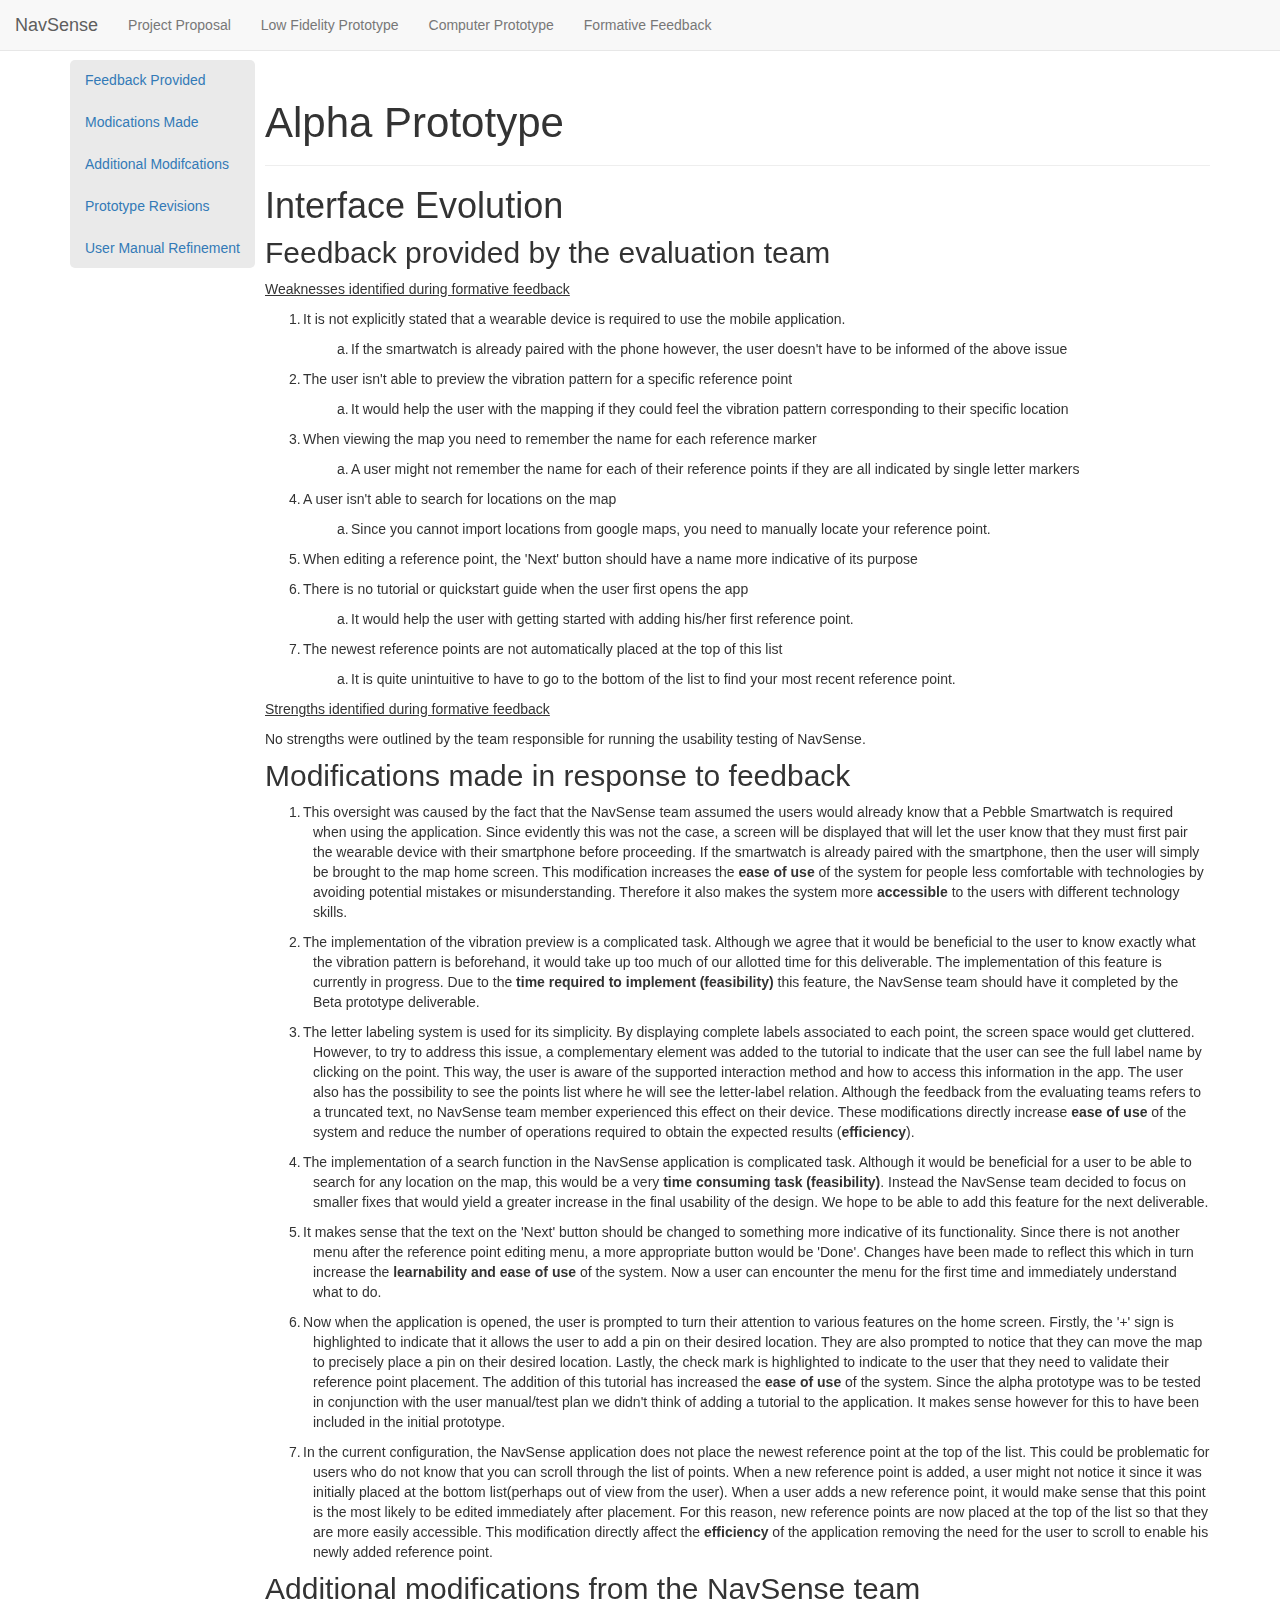
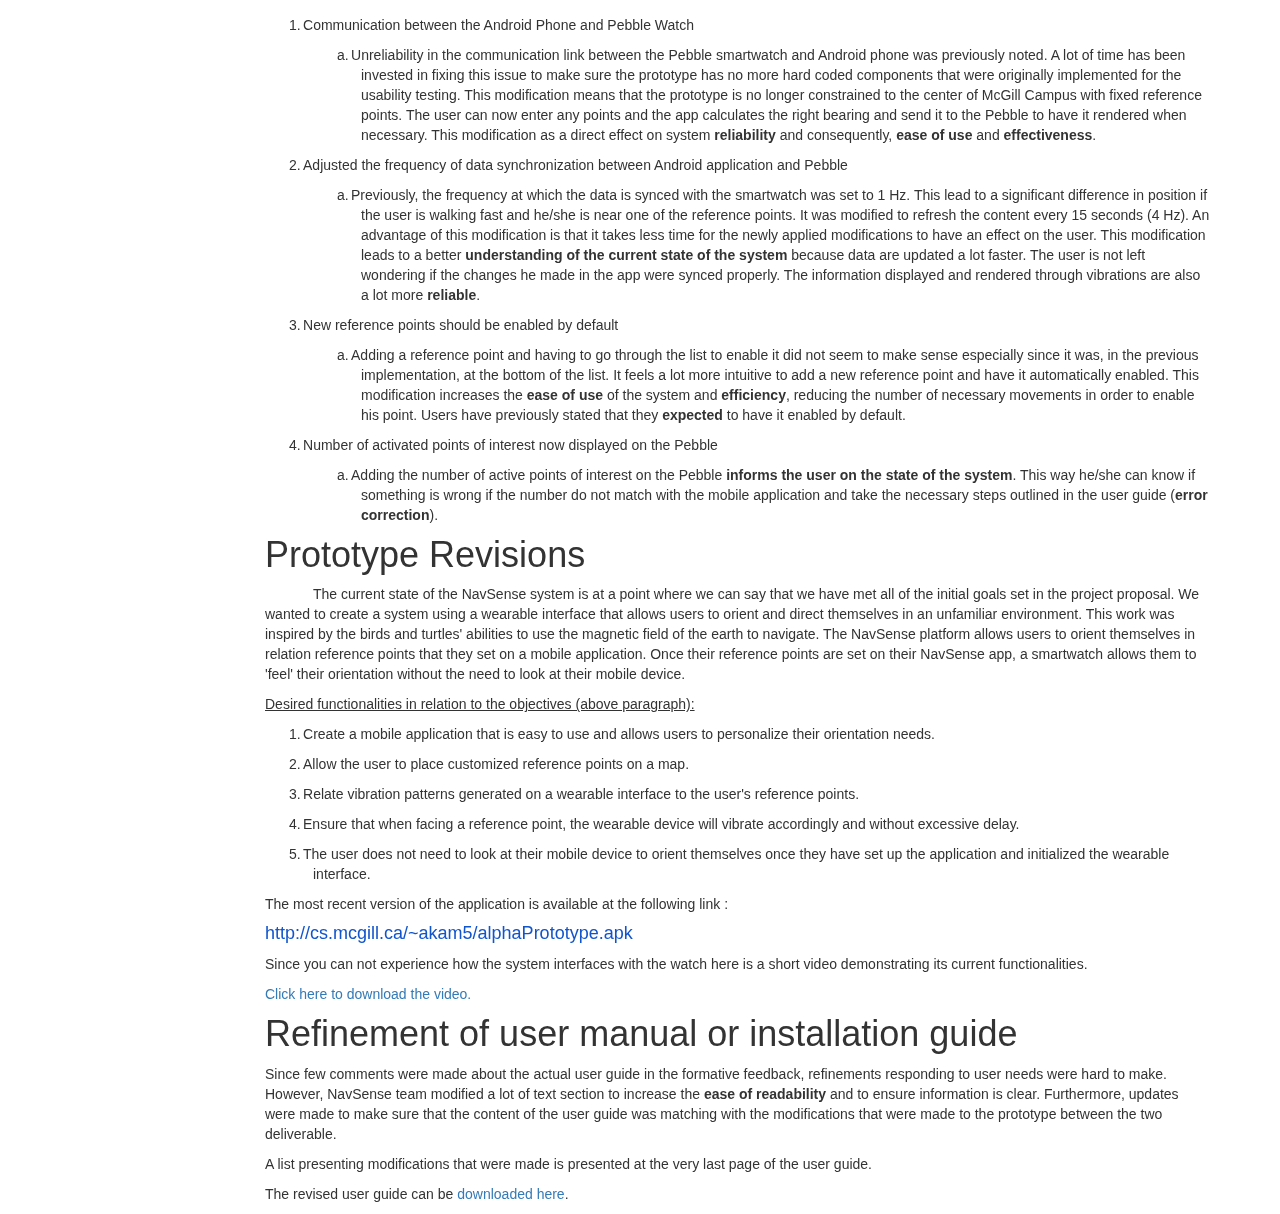
==== commit 5ce974c7: "Add alpha prototype documents" ====
--- a/index.html
+++ b/index.html
@@ -46,437 +46,417 @@
           <!-- Collect the nav links, forms, and other content for toggling -->
           <div  class="navBox" id="" class="">
             <ul  id="navbar" class="nav nav-pills nav-stacked" role="tablist">
-              <li class=""><a href="#testing">Testing</a></li>
-              <li class=""><a href="#observation">Observation and Analysis</a></li>
-              <li class=""><a href="#testPlan">Test Plan Critique</a></li>
-              <li class=""><a href="#design">Design Critque</a></li>
+              <li class=""><a href="#feedback">Feedback Provided</a></li>
+              <li class=""><a href="#modifications">Modications Made</a></li>
+              <li class=""><a href="#additional">Additional Modifcations</a></li>
+              <li class=""><a href="#prototype">Prototype Revisions</a></li>
+              <li class=""><a href="#userManual">User Manual Refinement</a></li>
+
             </ul>
           </div>
         </div>
         <div class="col-md-10 col-xs-12">
           <div class="page-header">
-            <h1 style="font-size:3em;">Formative Feedback</h1>
+            <h1 style="font-size:3em;">Alpha Prototype</h1>
           </div>
-          <div id="testing">
-            <h1>Testing</h1>
-            <p>
-            In order to properly run the usability tests provided by the Wakr group, the test plan was used as well as the pre/post-posttest questionnaires. The results and observations of the tests can be seen in the document below.
-            </p>
-            <a target="_blank" href="collected_observation_data.pdf">Click here to view the collected observation data.</a>
-            <p>
-            For practical reasons, the chosen test subjects corresponded to the student persona criteria. Note that subject #2 was a student AND office worker. All three subjects were found randomly and tested in Trottier building using the app downloaded from the notebook page. Two out of three participants showed obvious experience with Android devices while one of them seemed to be more hesitant during the navigation to start the Wakr mobile application (subject #1).
-            </p>
-          </div>
-          <div id="observation">
-            <h2>Subject #1</h2>
-            <a href="HCI_1.m4v">Link to snippets of Subject #1 testing Wakr</a>
-            <p>Amount of time required to complete each task in the usability test:</p>
-            <table class="table">
-              <tr>
-                <td>
-                  <p><b>Task #</b></p>
-                </td>
-                <td>
-                  <p><b>Time Spent (seconds)</b></p>
-                </td>
-                <td>
-                  <p ><b>Pass fail condition</b></p>
-                </td>
-                <td>
-                  <p><b>Pass or fail</b></p>
-                </td>
-              </tr>
-              <tr>
-                <td>
-                  <p><b>1</b></p>
-                </td>
-                <td>
-                  <p>11.86 </p>
-                </td>
-                <td>
-                  <p>&lt; 10 seconds</p>
-                </td>
-                <td>
-                  <p>Fail</p>
-                </td>
-              </tr>
-              <tr>
-                <td>
-                  <b>
-                    <p>2</p>
-                  </b>
-                </td>
-                <td >
-                  65.41
-                </td>
-                  <td >
-                    <p >&lt; 30
-                    seconds
-                    </p>
-                  </td>
-                    <td >
-                      <p >Fail</p>
-                    </td>
-              </tr>
-              <tr>
-                <td><b>3</b>
-                </td>
-                <td>
-                  <p >25.56 </p>
-                </td>
-                <td >
-                  <p>&lt; 120 or
-                  &lt; 20 seconds ?
-                  </p>
-                </td>
-                <td >
-                  <p>Pass or Fail</p>
-                </td>
-              </tr>
-              <tr >
-                <td>
-                  <p><b
-                   >4</b></p>
-                </td>
-                <td >
-                  <p>11.94 </p>
-                </td>
-                <td>
-                  <p>&lt; 60
-                  seconds
-                  </p>
-                </td>
-                <td >Pass</p>
-                </td>
-              </tr>
-              <tr>
-                <td>
-                  <p><b>5</b></p>
-                </td>
-                <td >
-                  <p>51.49 </p>
-                </td>
-                <td >
-                  <p>N/A</p>
-                </td>
-                <td>
-                  <p >Does not apply</p>
-                </td>
-              </tr>
-              <tr >
-                <td >
-                  <p><b>6</b></p>
-                </td>
-                <td >
-                  <p>1.58 </p>
-                </td>
-                <td>
-                  <p>&lt; 5 seconds</p>
-                </td>
-                <td >
-                  <p>Pass</p>
-                </td>
-              </tr>
-            </table>
-          </div>
-          <div>
-            <h3>Subject comments and examiner observations</h3>
-
-            <p>Subject #1 found it strange to be asked to select a wearable device while he was wearing no device for testing. However, it was explained to him after the experiment that the system will be using a wearable head mounted device.</p>
-            <p>The user did not know what a “persona” was and was confused when encountering this term in the requested task and application. Furthermore, since the notion of personas was foreign to him, he had no ideas what “customizing a personas” was. He just opened all of the possible personas and checked boxes randomly in each personas parameter section. Consequently, he did not totally understand how to verify if the modifications were saved but he eventually left and reopened the personas settings and saw that they were still there. It seems like he did not notice the “toast” message displaying that the modifications were saved.</p>
-            <p>He also found it challenging to use the app and took a considerable amount of time to complete relatively simple tasks. However, that may be due to the fact that subject #1 was not an everyday Android user like subject #2 and 3.</p>
-            <p>When asked to locate his “Statistics”, he struggled to locate them in any of the submenus. A comment was made that it isn’t completely obvious where to find the user “Statistics” if it is located under the “History” submenu. He also commented on the user manual button inside the app not opening the user manual which he would have expected to happen.</p>
-            <p>The user thought that having to start the timer and stopping every 15 seconds was a tedious task. He  told that he knew since first time (after 15 seconds) that he was able to start and stop it because of how simple the interface is for this function</p>
-            <h2>Subject #2</h2>
-            <a href="HCI_2.m4v">Link to snippets of Subject #2 testing Wakr</a>
-            <p>Amount of time required to complete each task in the usability test:</p>
-            <table class="table">
-              <tr>
-                <td>
-                  <p><b>Task #</b></p>
-                </td>
-                <td>
-                  <p><b>Time Spent (seconds)</b></p>
-                </td>
-                <td>
-                  <p ><b>Pass fail condition</b></p>
-                </td>
-                <td>
-                  <p><b>Pass or fail</b></p>
-                </td>
-              </tr>
-              <tr>
-                <td>
-                  <p><b>1</b></p>
-                </td>
-                <td>
-                  <p>2.13</p>
-                </td>
-                <td>
-                  <p>&lt; 10 seconds</p>
-                </td>
-                <td>
-                  <p>Pass</p>
-                </td>
-              </tr>
-              <tr>
-                <td>
-                  <b>
-                    <p>2</p>
-                  </b>
-                </td>
-                <td >
-                  4.78
-                </td>
-                  <td >
-                    <p >&lt; 30
-                    seconds
-                    </p>
-                  </td>
-                    <td >
-                      <p >Pass</p>
-                    </td>
-              </tr>
-              <tr>
-                <td><b>3</b>
-                </td>
-                <td>
-                  <p>43.48</p>
-                </td>
-                <td >
-                  <p>&lt; 120 or
-                  &lt; 20 seconds ?
-                  </p>
-                </td>
-                <td >
-                  <p>Pass or Fail</p>
-                </td>
-              </tr>
-              <tr >
-                <td>
-                  <p><b
-                   >4</b></p>
-                </td>
-                <td >
-                  <p>4.42</p>
-                </td>
-                <td>
-                  <p>&lt; 60
-                  seconds
-                  </p>
-                </td>
-                <td >Pass</p>
-                </td>
-              </tr>
-              <tr>
-                <td>
-                  <p><b>5</b></p>
-                </td>
-                <td >
-                  <p>10.59</p>
-                </td>
-                <td >
-                  <p>N/A</p>
-                </td>
-                <td>
-                  <p >Does not apply</p>
-                </td>
-              </tr>
-              <tr >
-                <td >
-                  <p><b>6</b></p>
-                </td>
-                <td >
-                  <p>2.48 </p>
-                </td>
-                <td>
-                  <p>&lt; 5 seconds</p>
-                </td>
-                <td >
-                  <p>Pass</p>
-                </td>
-              </tr>
-            </table>
-            <h3>Subject comments and examiner observations</h3>
-            <p>Subject #2 was told before the experiment that he would not have the wearable device for the testing and to select the device in the menu as if he had one</p>
-            <p>The user did not know what a “persona was. When asked to edit one of the included personas and validate if the changes were properly saved, it was discovered that although the radio buttons states are saved, the text reminders do not save.</p>
-            <p>When asked to open the user manual, the user quickly found the right location but was surprised when it wasn’t able to be opened.</p>
-            <p>Although subject #2 had no problems finding the usage statistics, it was not completely obvious to him why they were “hidden” in the “history” submenu within the settings.</p>
-            <h2>Subject #3</h2>
-              <a href="HCI_3.m4v">Link to snippets of Subject #3 testing Wakr</a>
-            <p>Amount of time required to complete each task in the usability test:</p>
-            <table class="table">
-              <tr>
-                <td>
-                  <p><b>Task #</b></p>
-                </td>
-                <td>
-                  <p><b>Time Spent (seconds)</b></p>
-                </td>
-                <td>
-                  <p ><b>Pass fail condition</b></p>
-                </td>
-                <td>
-                  <p><b>Pass or fail</b></p>
-                </td>
-              </tr>
-              <tr>
-                <td>
-                  <p><b>1</b></p>
-                </td>
-                <td>
-                  <p>5.62</p>
-                </td>
-                <td>
-                  <p>&lt; 10 seconds</p>
-                </td>
-                <td>
-                  <p>Pass</p>
-                </td>
-              </tr>
-              <tr>
-                <td>
-                  <b>
-                    <p>2</p>
-                  </b>
-                </td>
-                <td >
-                  2.55
-                </td>
-                  <td >
-                    <p >&lt; 30
-                    seconds
-                    </p>
-                  </td>
-                    <td >
-                      <p >Pass</p>
-                    </td>
-              </tr>
-              <tr>
-                <td><b>3</b>
-                </td>
-                <td>
-                  <p >34.61</p>
-                </td>
-                <td >
-                  <p>&lt; 120 or
-                  &lt; 20 seconds ?
-                  </p>
-                </td>
-                <td >
-                  <p>Pass or Fail</p>
-                </td>
-              </tr>
-              <tr >
-                <td>
-                  <p><b
-                   >4</b></p>
-                </td>
-                <td >
-                  <p>2.48</p>
-                </td>
-                <td>
-                  <p>&lt; 60
-                  seconds
-                  </p>
-                </td>
-                <td >Pass</p>
-                </td>
-              </tr>
-              <tr>
-                <td>
-                  <p><b>5</b></p>
-                </td>
-                <td >
-                  <p>3.05</p>
-                </td>
-                <td >
-                  <p>N/A</p>
-                </td>
-                <td>
-                  <p >Does not apply</p>
-                </td>
-              </tr>
-              <tr >
-                <td >
-                  <p><b>6</b></p>
-                </td>
-                <td >
-                  <p>3.80</p>
-                </td>
-                <td>
-                  <p>&lt; 5 seconds</p>
-                </td>
-                <td >
-                  <p>Pass</p>
-                </td>
-              </tr>
-            </table>
-            <h3>Subject comments and examiner observations</h3>
-            <p>Test subject #3 was not told before the experiment that a wearable device would be normally used with the application.</p>
-            <p>This user was able to complete all of the tasks fairly quickly. She made a comment that the application UI would look nicer with “a design or a theme” even though this is not relevant for the usability analysis. When asked what the app is used for, she thought that it was a “timer of some sort”. As an examiner, NavSense group felt like having a proper user introduction would have helped in regards to that.</p>
-
-            <h2>Heuristic Evaluation</h2>
-
-            <p><em><b>1.	When using wakr, did you find the interface clear and easy to understand?</b></em></p>
-
-            <p>Since we are a project team composed of engineers, we did not find the Wakr interface complicated in the slightest. The interface was very minimalist and did not have too much margin for error. We found that one thing which wasn’t clear was why the statistics are hidden under the “history” menu. Another issue was that “personas” isn’t a very good submenu name if you expect non-HCI students to use this application. Although certain things were not very clear, the application was generally well received and easy to understand nonetheless.</p>
-
-            <p><b><em>2.	How efficient did you find wakr in achieving its purpose?</em></b></p>
-
-            <p>Since we did not have a completed prototype to test, we could not fully judge how well Wakr was able to achieve its purpose. Ideally we would have had the Wakr peripheral rather than just a basic application to base our conclusions on. From what we experienced with the app however, it wasn’t immediately clear what the purpose was. Since it only consisted of a very basic timer, it didn’t really didn’t demonstrate much functionality other than how the UI navigation worked.</p>
-            <p><em><b>3.	Did you feel confident that your actions in wakr were completed (i.e clicking a button results in an action)?</em></b></p>
-
-            <p>The UI buttons in the Wakr application had very good visual feedback. When clicking the timer start button (Which takes up the majority of the page), it changes from blue to red to indicate that it is currently on. In personas submenu, the radio buttons and fields all had visual feedback to notify the user of a resulting change. However certain sections of the application of course had no feedback at all because they were incomplete. The “User Manual” button doesn’t do anything, along with a handful of other options. This is understandable however because the application isn’t expected to be fully completed at this time.</p>
-            <p><em><b>4.	Did you find naming conventions across wakr consistent? Were they, in general, familiar to you?</em></b></p>
-
-            <p>The naming conventions across Wakr were consistent. Since we are experienced with technical terms and HCI terms, we found that at no point were we confused about naming conventions. However as mentioned previously, had we not been HCI students we would not know what “personas” mean.</p>
-            <p><em><b>5.	Did you find wakr to have a design that’s too minimalistic?</em></b></p>
-
-            <p>The Wakr application design was not too minimalistic. Since it is prefered to navigate a clear and uncluttered UI, a minimalist approach is always appreciated. We did not find that the minimalism of the application was hindering its ability to convey information and/or additional features. The minimalism especially helps on the home page where the timer is located. The “Start”/”Pause” buttons are very large and take up 50% of the screen real-estate which is appropriate considering how much they will be used.</p>
-            <p><em><b>6.	Did you ever find yourself stuck when using wakr? Was navigating the system clear?</em></b></p>
-
-            <p>When navigating the Wakr system, we never found ourselves stuck. Although certain menus were non-functional, such as the “User Manual”, we were almost never in a situation where we couldn’t advance. There was only one issue in the “personas” editing menu where the only two button options were “next” or “save”. Although we were able to use the Android back button, it would have been more easy to navigate the system if it had a dedicated back button on this page.</p>
-          </div>
-          <div id="testPlan">
-            <h1>Test Plan Critique</h1>
-            <p>The following section presents a critique of the test plan and various components that were provided such as the pre-test questionnaire, post-test questionnaire and data collection sheet.</p>
-            <h2>Tasks and associated criteria</h2>
-
-            <p>In general, tasks proposed in the “laboratory experiment” of the usability evaluation were relevant in terms of their assumed association with usability criteria. However, in the Wakr computer prototype submission, no explicit reference to the rationale behind the tasks were presented. The next few paragraphs go over each of the tasks explaining how they are significant and how they relate to usability criteria.</p>
-            <p><em><b>1.	Open wakr. Now, choose your device, ear-buddy, from a list of available devices.</em></b></p>
-
-            <p>This task and time measure associated to it are related to the “ease of use” criteria. It is straightforward and there is really no way for the user to do it wrong since the window just pops up when the application is started and there is no way to avoid it. The 10 seconds maximum time objective was reasonable but one of the user failed to comply with this requirement. Reducing the number of choices for the user to pick from (ear-buddy, other device1, other device 2) would potentially have helped in reducing the time taken by the uncertain subject #1. These other choices are nonexistent anyway. Another approach would have been to emphasize on the visibility of the ear-buddy button.</p>
-
-            <p><em><b>2.	Now that you’ve selected a device, choose a ‘persona’ to use when using wakr.</em></b></p>
-
-            <p>Once the user figures out how to choose the ear-buddy device they have to select a persona. The only issue here is that most users don’t know what a ‘persona’ is. Although they can figure it out by seeing the button, it might have been more effective to ask the user to choose a ‘profile’ and rename the menu. This task was well done for participants 2 and 3. However participant #1 failed according to the provided criteria because he did not know what a persona was and could not figure it out nor ask questions. Related usability criteria would be ease of use and effectiveness. The pass time was set to 30 seconds which seems to be reasonable for the required task</p>
-            <p><em><b>3.	Now that you’ve chosen a persona, customize the settings of that persona. Save your changes and verify that your changes were saved.</em></b></p>
-
-            <p>This task is important because it reflects how the application gives feedback concerning its state. Other criterias would be ease of use (how easy is it to save changes and make sure they are saved) and effectiveness (Is it able to properly save the personal settings ?) Once the subjects found the personas, it seemed easy for them to reach for the customization menu thank to the “tool” button. They saved the settings but were not sure about the proper method to reach the previous menu level.</p>
-            <p>A flaw in the testing procedure was that two pass/fail criteria were provided and did not correspond to the same region nor value. One of the usability evaluation criteria said that the user had to do it in under 2 minutes (120 seconds) and the other in 20 seconds.</p>
-            <p><em><b>4.	Now, find the wakr user manual from within the application. </em></b></p>
-
-            <p>Test subjects did not have problems finding the user manual. The fact that they went directly to the settings menu to find it reflects their familiarity with mobile applications. This task also served to evaluate the general ease of use of the application.</p>
-            <p><em><b>5.	Now, view your ‘statistics’ regarding wakr.</em></b></p>
-            <p>Users #1 and 2 experienced issues with this task because of the formulation of the question. By phrasing it differently it would have been a lot easier to find the required information. An example of such a phrase would be “Now, view your usate HISTORY within the wakr app”. This confusion was due to an inconsistency in the vocabulary used in the question and inside the application. Also, no quantifiable pass/fail criteria were provided for this task.</p>
-
-            <p><em><b>6.	Finally, start using wakr! ‘Track’ your activity for one minute, while pausing/starting the timer at 15 second intervals.</em></b></p>
-
-            <p>This task, without the wearable device, can be confusing to the user but it reflects the good visibility of the controls of the timer. Pausing/starting it every 15 seconds for 60 minutes was identified to be long and senseless to the users. They demonstrated that they could use the control directly after first use (which refers to ease of use criteria). Modifying this task to do it for 20 seconds total time with 2 pause/start every 10 seconds would have been enough to validate the criterias.</p>
-            <h2>Provided Test Material (questionnaires, data collection sheet, etc.)</h2>
-            <p>To report all of our observations, the Wakr group prepared a pre/post-test questionnaire along with a brief explanation of what to take note of during the tests. The questionnaires were relatively complete and were well received by the test users. A lot of questions required “long” answers while the sheet spacing did not allow it. However an issue that we encountered during the testing was that we were not provided with any sort of data collection sheet. In order to record any data or notes, we were forced to write the info on the included questionnaire sheet. This was problematic because we didn’t really have any sort of consistent data entry rubric to follow besides the basic time keeping of each task. It would have been more convenient for the testers to have been provided with a sheet that had a table where you could fill out the time required for each task. Perhaps even the pass/fail criteria could have been included on this sheet to give the testers a better idea of their expectations for the tests. Their testing procedure also did not make reference to getting an informed consent from the test subject for being filmed. The NavSense team took care to obtain verbal consent from each participant specifying that only their hands would be filmed and their voice would be recorded.</p>
-          </div>
-          <div id="design">
-            <h1>Design Critique</h1>
-
-            <p>It was unfortunate that although we had a semi-working version of the Wakr mobile application, we did not have access to any wearable device. Even with our team member’s technical backgrounds we weren’t immediately able to understand what the purpose of the mobile application was. It would have helped if we had some sort of hardware platform to actually interface with the mobile platform. We found the only purpose served by the Wakr application was for it to be a basic stopwatch. The chosen personas had no relation to the actual functionality of the timer or anything else within the application. Regardless of what changes were made to the personas, the timer still acted the same way. It would help if the the persona details were included on the main page so that the user knows which persona they are currently using. Either the persona name should be included on the home page or the details of the persona should be clearly displayed. This would lead to an increased visibility of the current system state.</p>
-
-            <p>One specific issue that was pointed out during the user testing was the fact that most people don’t know the HCI definition of the word “persona”. Although the user could easily figure out what it means by clicking on the button, it isn’t very representative of what the menu is actually used for. We found that it would be more appropriate for a general user if the menu was renamed to “Profiles”. This term is more commonly used in mobile applications when referring to pre-set or user customizable settings. The user would likely be more familiar to this word and therefore increase the ease of use of the system as well as the consistency with the other applications in general.</p>
-
-            <p>Moreover, on the personas page there were two issues that was encountered during testing. The first issue was that the text inputted in the reminders field does not save. If a user wishes to input any sort of reminder, it won’t be there when they go to edit the persona for a second time. The second issue on this page was that there isn’t any sort of “back” button for the user to use. There is no option for the case where the user doesn’t want to save the changes made to their customized persona. Although you can use the built-in Android “back” button, it would be less confusing if there was one included within the application close to the “save” button. By adding such a button and grouping it with the “save” button, the visibility of the controls, ease of use and effectiveness of the system would be increase.  </p>
-
-            <p>Aside from the personas page, there was also an issue with the User Manual not opening when clicking on the button as well as no feedback indicating to the user that he properly pressed it or not. One of the test subjects waited for the manual to open thinking it was loading while in reality it was just an empty button. This should be fixed so that the user is directed to the manual which would be the expected effect of pressing on such a button. </p>
+          <div class=WordSection1>
+
+            <h1><a name=h.hrazglyb3ydp></a>Interface Evolution</h1>
+
+            <p><o:p></o:p></p>
+
+            <h2 id="feedback"><a name=h.2wvpyl2llha></a>Feedback provided by the evaluation team </h2>
+
+            <p><o:p></o:p></p>
+
+            <p><u>Weaknesses identified during formative feedback </u></p>
+
+            <p><o:p></o:p></p>
+
+            <p class=normalCxSpMiddle style='margin-left:36.0pt;mso-add-space:auto;
+            text-indent:-18.0pt;mso-list:l3 level1 lfo3'><![if !supportLists]><span
+                style='mso-list:Ignore'>1.<span style='font:7.0pt "Times New Roman"'>
+            </span></span><![endif]>It is not explicitly stated that a wearable device is
+            required to use the mobile application.</p>
+
+            <p class=normalCxSpMiddle style='margin-left:72.0pt;mso-add-space:auto;
+            text-indent:-18.0pt;mso-list:l3 level2 lfo3'><![if !supportLists]><span
+                style='mso-list:Ignore'>a.<span style='font:7.0pt "Times New Roman"'>
+            </span></span><![endif]>If the smartwatch is already paired with the phone
+            however, the user doesn't have to be informed of the above issue</p>
+
+            <p><o:p></o:p></p>
+
+            <p class=normalCxSpMiddle style='margin-left:36.0pt;mso-add-space:auto;
+            text-indent:-18.0pt;mso-list:l3 level1 lfo3'><![if !supportLists]><span
+                style='mso-list:Ignore'>2.<span style='font:7.0pt "Times New Roman"'>
+            </span></span><![endif]>The user isn't able to preview the vibration pattern
+            for a specific reference point</p>
+
+            <p class=normalCxSpMiddle style='margin-left:72.0pt;mso-add-space:auto;
+            text-indent:-18.0pt;mso-list:l3 level2 lfo3'><![if !supportLists]><span
+                style='mso-list:Ignore'>a.<span style='font:7.0pt "Times New Roman"'>
+            </span></span><![endif]>It would help the user with the mapping if they could feel
+            the vibration pattern corresponding to their specific location</p>
+
+            <p><o:p></o:p></p>
+
+            <p class=normalCxSpMiddle style='margin-left:36.0pt;mso-add-space:auto;
+            text-indent:-18.0pt;mso-list:l3 level1 lfo3'><![if !supportLists]><span
+                style='mso-list:Ignore'>3.<span style='font:7.0pt "Times New Roman"'>
+            </span></span><![endif]>When viewing the map you need to remember the name for
+            each reference marker</p>
+
+            <p class=normalCxSpMiddle style='margin-left:72.0pt;mso-add-space:auto;
+            text-indent:-18.0pt;mso-list:l3 level2 lfo3'><![if !supportLists]><span
+                style='mso-list:Ignore'>a.<span style='font:7.0pt "Times New Roman"'>
+            </span></span><![endif]>A user might not remember the name for each of their
+            reference points if they are all indicated by single letter markers</p>
+
+            <p><o:p></o:p></p>
+
+            <p class=normalCxSpMiddle style='margin-left:36.0pt;mso-add-space:auto;
+            text-indent:-18.0pt;mso-list:l3 level1 lfo3'><![if !supportLists]><span
+                style='mso-list:Ignore'>4.<span style='font:7.0pt "Times New Roman"'>
+            </span></span><![endif]>A user isn't able to search for locations on the map</p>
+
+            <p class=normalCxSpMiddle style='margin-left:72.0pt;mso-add-space:auto;
+            text-indent:-18.0pt;mso-list:l3 level2 lfo3'><![if !supportLists]><span
+                style='mso-list:Ignore'>a.<span style='font:7.0pt "Times New Roman"'>
+            </span></span><![endif]>Since you cannot import locations from google maps, you
+            need to manually locate your reference point.</p>
+
+            <p class=normal><o:p></o:p></p>
+
+            <p class=normalCxSpMiddle style='margin-left:36.0pt;mso-add-space:auto;
+            text-indent:-18.0pt;mso-list:l3 level1 lfo3'><![if !supportLists]><span
+                style='mso-list:Ignore'>5.<span style='font:7.0pt "Times New Roman"'>
+            </span></span><![endif]>When editing a reference point, the 'Next' button
+            should have a name more indicative of its purpose</p>
+
+            <p class=normal><o:p></o:p></p>
+
+            <p class=normalCxSpMiddle style='margin-left:36.0pt;mso-add-space:auto;
+            text-indent:-18.0pt;mso-list:l3 level1 lfo3'><![if !supportLists]><span
+                style='mso-list:Ignore'>6.<span style='font:7.0pt "Times New Roman"'>
+            </span></span><![endif]>There is no tutorial or quickstart guide when the user
+            first opens the app</p>
+
+            <p class=normalCxSpMiddle style='margin-left:72.0pt;mso-add-space:auto;
+            text-indent:-18.0pt;mso-list:l3 level2 lfo3'><![if !supportLists]><span
+                style='mso-list:Ignore'>a.<span style='font:7.0pt "Times New Roman"'>
+            </span></span><![endif]>It would help the user with getting started with adding
+            his/her first reference point.</p>
+
+            <p class=normal style='margin-left:36.0pt'><o:p></o:p></p>
+
+            <p class=normalCxSpMiddle style='margin-left:36.0pt;mso-add-space:auto;
+            text-indent:-18.0pt;mso-list:l3 level1 lfo3'><![if !supportLists]><span
+                style='mso-list:Ignore'>7.<span style='font:7.0pt "Times New Roman"'>
+            </span></span><![endif]>The newest reference points are not automatically
+            placed at the top of this list</p>
+
+            <p class=normalCxSpMiddle style='margin-left:72.0pt;mso-add-space:auto;
+            text-indent:-18.0pt;mso-list:l3 level2 lfo3'><![if !supportLists]><span
+                style='mso-list:Ignore'>a.<span style='font:7.0pt "Times New Roman"'>
+            </span></span><![endif]>It is quite unintuitive to have to go to the bottom of
+            the list to find your most recent reference point.</p>
+
+            <p class=normal><o:p></o:p></p>
+
+            <p class=normal><o:p></o:p></p>
+
+            <p class=normal><u>Strengths identified during formative feedback</u></p>
+
+            <p class=normal><o:p></o:p></p>
+
+            <p class=normal><span style='mso-tab-count:1'> </span>No
+            strengths were outlined by the team responsible for running the usability
+            testing of NavSense.</p>
+
+            <p class=normal><o:p></o:p></p>
+
+            <h2 id="modifications"><a name=h.rs9d1ukahswx></a>Modifications made in response to feedback</h2>
+
+            <p class=normalCxSpFirst style='margin-left:36.0pt;mso-add-space:auto;
+            text-indent:-18.0pt;mso-list:l0 level1 lfo2'><![if !supportLists]><span
+                style='mso-list:Ignore'>1.<span style='font:7.0pt "Times New Roman"'>
+            </span></span><![endif]>This oversight was caused by the fact that the NavSense
+            team assumed the users would already know that a Pebble Smartwatch is required
+            when using the application. Since evidently this was not the case, a screen will
+            be displayed that will let the user know that they must first pair the wearable
+            device with their smartphone before proceeding. If the smartwatch is already
+            paired with the smartphone, then the user will simply be brought to the map
+            home screen. This modification increases the <b style='mso-bidi-font-weight:
+            normal'>ease of use</b> of the system for people less comfortable with
+          technologies by avoiding potential mistakes or misunderstanding. Therefore it
+          also makes the system more <b style='mso-bidi-font-weight:normal'>accessible</b>
+          to the users with different technology skills.</p>
+
+            <p class=normal><o:p></o:p></p>
+
+            <p class=normalCxSpMiddle style='margin-left:36.0pt;mso-add-space:auto;
+            text-indent:-18.0pt;mso-list:l0 level1 lfo2'><![if !supportLists]><span
+                style='mso-list:Ignore'>2.<span style='font:7.0pt "Times New Roman"'>
+            </span></span><![endif]>The implementation of the vibration preview is a
+            complicated task. Although we agree that it would be beneficial to the user to
+            know exactly what the vibration pattern is beforehand, it would take up too
+            much of our allotted time for this deliverable. The implementation of this
+            feature is currently in progress. Due to the <b style='mso-bidi-font-weight:
+            normal'>time required to implement (feasibility)</b> this feature, the NavSense
+          team should have it completed by the Beta prototype deliverable.</p>
+
+            <p class=normal><o:p></o:p></p>
+
+            <p class=normalCxSpMiddle style='margin-left:36.0pt;mso-add-space:auto;
+            text-indent:-18.0pt;mso-list:l0 level1 lfo2'><![if !supportLists]><span
+                style='mso-list:Ignore'>3.<span style='font:7.0pt "Times New Roman"'>
+            </span></span><![endif]>The letter labeling system is used for its simplicity.
+            By displaying complete labels associated to each point, the screen space would
+            get cluttered. However, to try to address this issue, a complementary element
+            was added to the tutorial to indicate that the user can see the full label name
+            by clicking on the point. This way, the user is aware of the supported
+            interaction method and how to access this information in the app. The user also
+            has the possibility to see the points list where he will see the letter-label
+            relation. Although the feedback from the evaluating teams refers to a truncated
+            text, no NavSense team member experienced this effect on their device. These
+            modifications directly increase <b style='mso-bidi-font-weight:normal'>ease of
+              use</b> of the system and reduce the number of operations required to obtain
+            the expected results (<b style='mso-bidi-font-weight:normal'>efficiency</b>). </p>
+
+            <p class=normal><span style="mso-spacerun:yes"></span></p>
+
+            <p class=normalCxSpMiddle style='margin-left:36.0pt;mso-add-space:auto;
+            text-indent:-18.0pt;mso-list:l0 level1 lfo2'><![if !supportLists]><span
+                                  style='mso-list:Ignore'>4.<span style='font:7.0pt "Times New Roman"'>
+            </span></span><![endif]>The implementation of a search function in the NavSense
+            application is complicated task. Although it would be beneficial for a user to
+            be able to search for any location on the map, this would be a very <b
+                                  style='mso-bidi-font-weight:normal'>time consuming task (feasibility)</b>.
+                                Instead the NavSense team decided to focus on smaller fixes that would yield a
+                                greater increase in the final usability of the design. We hope to be able to
+                                add this feature for the next deliverable. </p>
+
+            <p class=normal><o:p></o:p></p>
+
+            <p class=normalCxSpMiddle style='margin-left:36.0pt;mso-add-space:auto;
+            text-indent:-18.0pt;mso-list:l0 level1 lfo2'><![if !supportLists]><span
+                                  style='mso-list:Ignore'>5.<span style='font:7.0pt "Times New Roman"'>
+            </span></span><![endif]>It makes sense that the text on the 'Next' button
+            should be changed to something more indicative of its functionality. Since
+            there is not another menu after the reference point editing menu, a more
+            appropriate button would be 'Done'. Changes have been made to reflect this
+            which in turn increase the <b style='mso-bidi-font-weight:normal'>learnability
+              and ease of use </b>of the system. Now<span style="mso-spacerun:yes">
+            </span>a user can encounter the menu for the first time and immediately
+            understand what to do.</p>
+
+            <p class=normal><o:p></o:p></p>
+
+            <p class=normalCxSpMiddle style='margin-left:36.0pt;mso-add-space:auto;
+            text-indent:-18.0pt;mso-list:l0 level1 lfo2'><![if !supportLists]><span
+                                                          style='mso-list:Ignore'>6.<span style='font:7.0pt "Times New Roman"'>
+            </span></span><![endif]>Now when the application is opened, the user is
+            prompted to turn their attention to various features on the home screen.
+            Firstly, the '+' sign is highlighted to indicate that it allows the user to add
+            a pin on their desired location. They are also prompted to notice that they can
+            move the map to precisely place a pin on their desired location. Lastly, the
+            check mark is highlighted to indicate to the user that they need to validate
+            their reference point placement. The addition of this tutorial has increased
+            the <b style='mso-bidi-font-weight:normal'>ease of use</b> of the system. Since
+            the alpha prototype was to be tested in conjunction with the user manual/test
+            plan we didn't think of adding a tutorial to the application. It makes sense
+            however for this to have been included in the initial prototype. </p>
+
+            <p class=normal><o:p></o:p></p>
+
+            <p class=normalCxSpMiddle style='margin-left:36.0pt;mso-add-space:auto;
+            text-indent:-18.0pt;mso-list:l0 level1 lfo2'><![if !supportLists]><span
+                                                          style='mso-list:Ignore'>7.<span style='font:7.0pt "Times New Roman"'>
+            </span></span><![endif]>In the current configuration, the NavSense application
+            does not place the newest reference point at the top of the list. This could be
+            problematic for users who do not know that you can scroll through the list of
+            points. When a new reference point is added, a user might not notice it since
+            it was initially placed at the bottom list(perhaps out of view from the user).
+            When a user adds a new reference point, it would make sense that this point is
+            the most likely to be edited immediately after placement. For this reason, new
+            reference points are now placed at the top of the list so that they are more
+            easily accessible. This modification directly affect the <b style='mso-bidi-font-weight:
+            normal'>efficiency</b> of the application removing the need for the user to
+          scroll to enable his newly added reference point.</p>
+
+            <p class=normal><o:p></o:p></p>
+
+            <p class=normal><o:p></o:p></p>
+
+            <h2 id="additional"><a name=h.tpvb5iu55y0c></a>Additional modifications from the NavSense team</h2>
+
+            <p class=normal><o:p></o:p></p>
+
+            <p class=normalCxSpMiddle style='margin-left:36.0pt;mso-add-space:auto;
+            text-indent:-18.0pt;mso-list:l1 level1 lfo4'><![if !supportLists]><span
+                                                          style='mso-list:Ignore'>1.<span style='font:7.0pt "Times New Roman"'>
+            </span></span><![endif]>Communication between the Android Phone and Pebble
+            Watch</p>
+
+            <p class=normalCxSpMiddle style='margin-left:72.0pt;mso-add-space:auto;
+            text-indent:-18.0pt;mso-list:l1 level2 lfo4'><![if !supportLists]><span
+                                                          style='mso-list:Ignore'>a.<span style='font:7.0pt "Times New Roman"'>
+            </span></span><![endif]>Unreliability in the communication link between the
+            Pebble smartwatch and Android phone was previously noted. A lot of time has
+            been invested in fixing this issue to make sure the prototype has no more hard
+            coded components that were originally implemented for the usability testing.
+            This modification means that the prototype is no longer constrained to the
+            center of McGill Campus with fixed reference points. The user can now enter any
+            points and the app calculates the right bearing and send it to the Pebble to
+            have it rendered when necessary.<span style="mso-spacerun:yes">
+            </span>This modification as a direct effect on system <b style='mso-bidi-font-weight:
+            normal'>reliability</b> and consequently, <b style='mso-bidi-font-weight:normal'>ease
+            of use</b> and <b style='mso-bidi-font-weight:normal'>effectiveness</b>.</p>
+
+            <p class=normal style='margin-left:36.0pt'><o:p></o:p></p>
+
+            <p class=normalCxSpMiddle style='margin-left:36.0pt;mso-add-space:auto;
+            text-indent:-18.0pt;mso-list:l1 level1 lfo4'><![if !supportLists]><span
+                                                  style='mso-list:Ignore'>2.<span style='font:7.0pt "Times New Roman"'>
+            </span></span><![endif]>Adjusted the frequency of data synchronization between
+            Android application and Pebble</p>
+
+            <p class=normalCxSpMiddle style='margin-left:72.0pt;mso-add-space:auto;
+            text-indent:-18.0pt;mso-list:l1 level2 lfo4'><![if !supportLists]><span
+                                                  style='mso-list:Ignore'>a.<span style='font:7.0pt "Times New Roman"'>
+            </span></span><![endif]>Previously, the frequency at which the data is synced
+            with the smartwatch was set to 1 Hz. This lead to a significant difference in
+            position if the user is walking fast and he/she is near one of the reference
+            points. It was modified to refresh the content every 15 seconds (4 Hz). An
+            advantage of this modification is that it takes less time for the newly applied
+            modifications to have an effect on the user. This modification leads to a
+            better <b style='mso-bidi-font-weight:normal'>understanding of the current
+              state of the system</b> because data are updated a lot faster. The user is not
+            left wondering if the changes he made in the app were synced properly. The
+            information displayed and rendered through vibrations are also a lot more <b
+                                                  style='mso-bidi-font-weight:normal'>reliable</b>.</p>
+
+            <p class=normal style='margin-left:36.0pt'><o:p></o:p></p>
+
+            <p class=normalCxSpMiddle style='margin-left:36.0pt;mso-add-space:auto;
+            text-indent:-18.0pt;mso-list:l1 level1 lfo4'><![if !supportLists]><span
+                                                  style='mso-list:Ignore'>3.<span style='font:7.0pt "Times New Roman"'>
+            </span></span><![endif]>New reference points should be enabled by default</p>
+
+            <p class=normalCxSpMiddle style='margin-left:72.0pt;mso-add-space:auto;
+            text-indent:-18.0pt;mso-list:l1 level2 lfo4'><![if !supportLists]><span
+                                                  style='mso-list:Ignore'>a.<span style='font:7.0pt "Times New Roman"'>
+            </span></span><![endif]>Adding a reference point and having to go through the
+            list to enable it did not seem to make sense especially since it was, in the
+            previous implementation, at the bottom of the list. It feels a lot more
+            intuitive to add a new reference point and have it automatically enabled. This
+            modification increases the <b style='mso-bidi-font-weight:normal'>ease of use</b>
+            of the system and <b style='mso-bidi-font-weight:normal'>efficiency</b>,
+            reducing the number of necessary movements in order to enable his point. Users
+            have previously stated that they <b style='mso-bidi-font-weight:normal'>expected</b>
+            to have it enabled by default.</p>
+
+            <p class=normal style='margin-left:36.0pt'><o:p></o:p></p>
+
+            <p class=normalCxSpMiddle style='margin-left:36.0pt;mso-add-space:auto;
+            text-indent:-18.0pt;mso-list:l1 level1 lfo4'><![if !supportLists]><span
+                                                  style='mso-list:Ignore'>4.<span style='font:7.0pt "Times New Roman"'>
+            </span></span><![endif]>Number of activated points of interest now displayed on
+            the Pebble</p>
+
+            <p class=normalCxSpMiddle style='margin-left:72.0pt;mso-add-space:auto;
+            text-indent:-18.0pt;mso-list:l1 level2 lfo4'><![if !supportLists]><span
+                                                  style='mso-list:Ignore'>a.<span style='font:7.0pt "Times New Roman"'>
+            </span></span><![endif]>Adding the number of active points of interest on the
+            Pebble <b style='mso-bidi-font-weight:normal'>informs the user on the state of
+              the system</b>. This way he/she can know if something is wrong if the number do
+            not match with the mobile application and take the necessary steps outlined in
+            the user guide (<b style='mso-bidi-font-weight:normal'>error correction</b>).</p>
+
+            <p class=normal><o:p></o:p></p>
+
+            <h1 id="prototype"><a name=h.krw15ufh9rna></a>Prototype Revisions</h1>
+
+            <p class=normal style='text-indent:36.0pt'>The current state of the NavSense
+            system is at a point where we can say that we have met all of the initial goals
+            set in the project proposal. We wanted to create a system using a wearable
+            interface that allows users to orient and direct themselves in an unfamiliar
+            environment. This work was inspired by the birds and turtles' abilities to use
+            the magnetic field of the earth to navigate. The NavSense platform allows users
+            to orient themselves in relation reference points that they set on a mobile
+            application. Once their reference points are set on their NavSense app, a
+            smartwatch allows them to 'feel' their orientation without the need to look at
+            their mobile device.</p>
+            <p class=normal><u>Desired functionalities in relation to the objectives (above
+              paragraph):</u></p>
+
+            <p class=normalCxSpMiddle style='margin-left:36.0pt;mso-add-space:auto;
+            text-indent:-18.0pt;mso-list:l2 level1 lfo1'><![if !supportLists]><span
+                                                  style='mso-list:Ignore'>1.<span style='font:7.0pt "Times New Roman"'>
+            </span></span><![endif]>Create a mobile application that is easy to use and
+            allows users to personalize their orientation needs.</p>
+
+            <p class=normalCxSpMiddle style='margin-left:36.0pt;mso-add-space:auto;
+            text-indent:-18.0pt;mso-list:l2 level1 lfo1'><![if !supportLists]><span
+                                                  style='mso-list:Ignore'>2.<span style='font:7.0pt "Times New Roman"'>
+            </span></span><![endif]>Allow the user to place customized reference points on
+            a map.</p>
+
+            <p class=normalCxSpMiddle style='margin-left:36.0pt;mso-add-space:auto;
+            text-indent:-18.0pt;mso-list:l2 level1 lfo1'><![if !supportLists]><span
+                                                  style='mso-list:Ignore'>3.<span style='font:7.0pt "Times New Roman"'>
+            </span></span><![endif]>Relate vibration patterns generated on a wearable
+            interface to the user's reference points.</p>
+
+            <p class=normalCxSpMiddle style='margin-left:36.0pt;mso-add-space:auto;
+            text-indent:-18.0pt;mso-list:l2 level1 lfo1'><![if !supportLists]><span
+                                                  style='mso-list:Ignore'>4.<span style='font:7.0pt "Times New Roman"'>
+            </span></span><![endif]>Ensure that when facing a reference point, the wearable
+            device will vibrate accordingly and without excessive delay.</p>
+
+            <p class=normalCxSpMiddle style='margin-left:36.0pt;mso-add-space:auto;
+            text-indent:-18.0pt;mso-list:l2 level1 lfo1'><![if !supportLists]><span
+                                                  style='mso-list:Ignore'>5.<span style='font:7.0pt "Times New Roman"'>
+            </span></span><![endif]>The user does not need to look at their mobile device
+            to orient themselves once they have set up the application and initialized the
+            wearable interface.</p>
+
+            <p class=normal><o:p></o:p></p>
+
+            <p class=normal><o:p></o:p></p>
+
+            <p class=normal><o:p></o:p></p>
+
+            <p class=normal>The most recent version of the application is available at the
+            following link :</p>
+
+            <p class=normal><o:p></o:p></p>
+
+            <h4><a name=h.pepz5yapkob0></a><a
+                                                  href="http://cs.mcgill.ca/%7Eakam5/alphaPrototype.apk"><span style='color:#1155CC'>http://cs.mcgill.ca/~akam5/alphaPrototype.apk</span></a></h4>
+
+            <p class=normal><o:p></o:p></p>
+
+            <p class=normal>Since you can not experience how the system interfaces with the
+            watch here is a short video demonstrating its current functionalities.</p>
+            <p><a href="video_pebble.mp4">Click here to download the video.</a></p>
+            <h1 id="userManual"><a name=h.7nkq0v30eu08></a>Refinement of user manual or installation guide</h1>
+            <p class=normal><o:p></o:p></p>
+            <p class=normal><span style='mso-tab-count:1'> </span>Since
+            few comments were made about the actual user guide in the formative feedback,
+            refinements responding to user needs were hard to make. However, NavSense team
+            modified a lot of text section to increase the <b style='mso-bidi-font-weight:
+            normal'>ease of readability</b> and to ensure information is clear.
+          Furthermore, updates were made to make sure that the content of the user guide
+          was matching with the modifications that were made to the prototype between the
+          two deliverable. </p>
+
+            <p class=normal><o:p></o:p></p>
+
+            <p class=normal>A list presenting modifications that were made is presented at
+            the very last page of the user guide. </p>
+            <p class=normal>The revised user guide can be <a href="UserGuide_v2.pdf">downloaded here</a>.</p>
           </div>
         </div>
       </div>
@@ -488,6 +468,8 @@
     <script>
 $("h1").css("padding-top","60px");
 $("h1").css("margin-top","-60px");
+$("h2").css("padding-top","60px");
+$("h2").css("margin-top","-60px");
     </script>
   </body>
 </html>
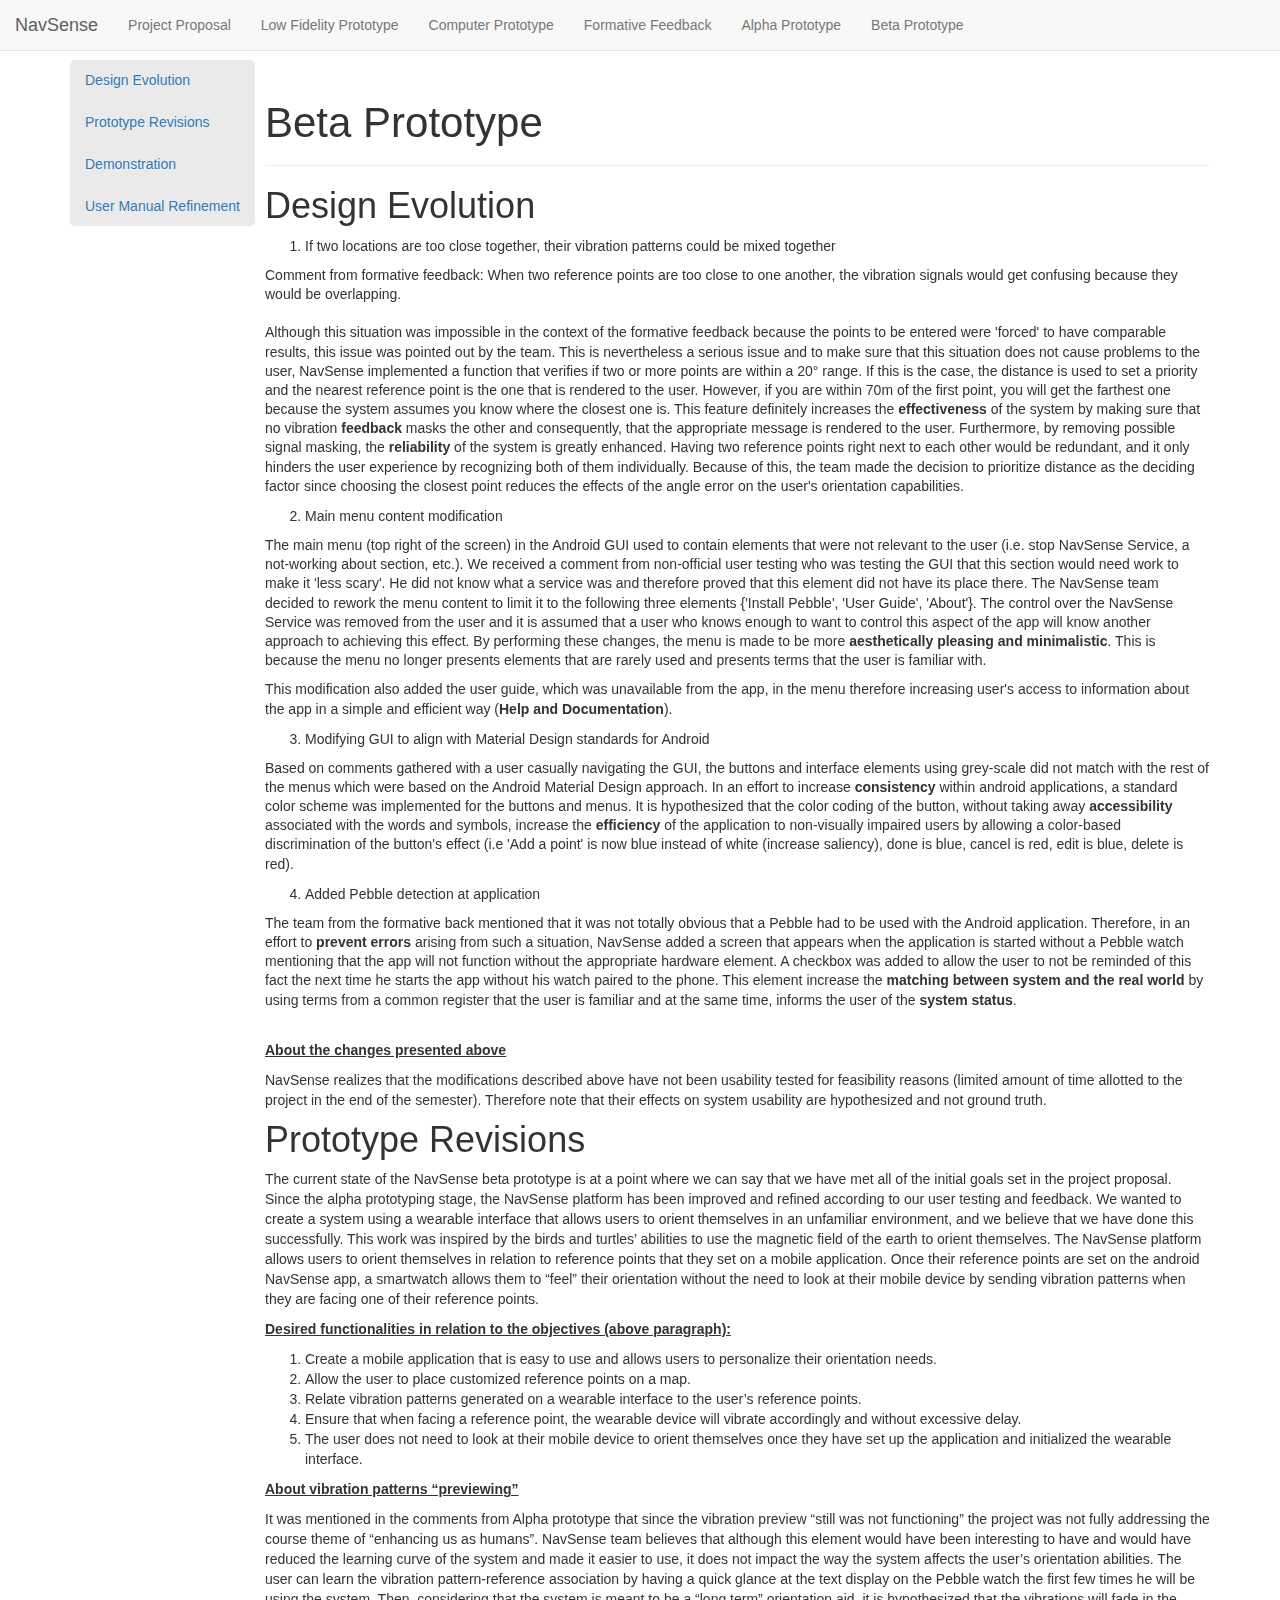
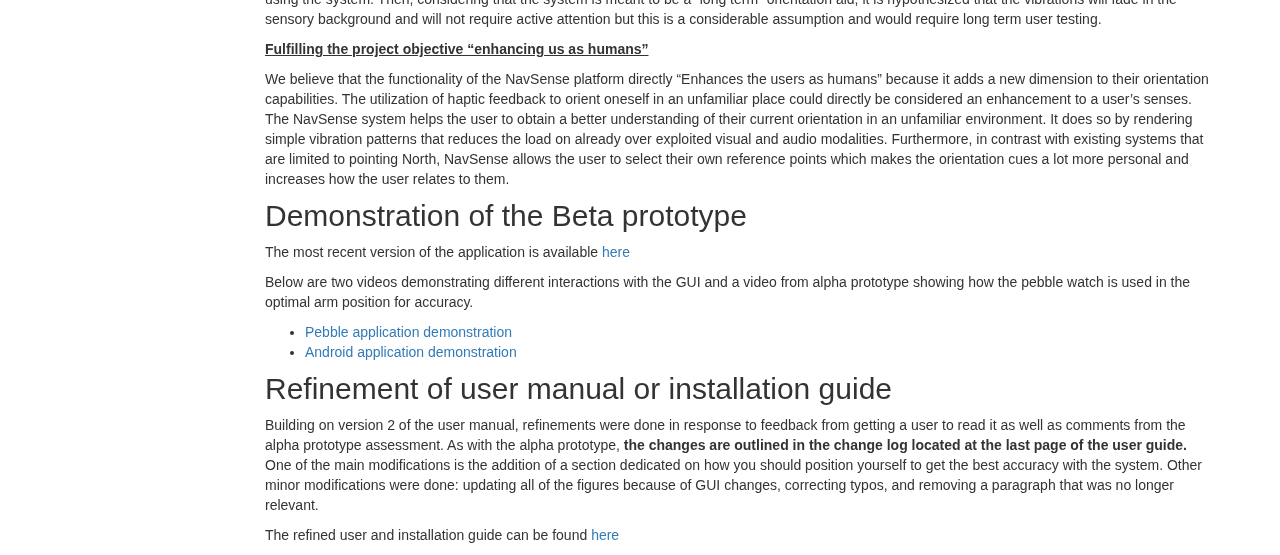
==== commit 5167a523: "Update on beta prototype" ====
--- a/index.html
+++ b/index.html
@@ -36,6 +36,8 @@
         <li class=""><a href="lowFiPrototype.html">Low Fidelity Prototype</span></a></li>
         <li class=""><a href="computerPrototype.html">Computer Prototype</span></a></li>
         <li class=""><a href="formativeFeedback.html">Formative Feedback</span></a></li>
+        <li class=""><a href="alphaPrototype.html">Alpha Prototype</span></a></li>
+        <li class=""><a href="betaPrototype.html">Beta Prototype</span></a></li>
       </ul>
     </div><!-- /.navbar-collapse -->
       </div><!-- /.container-fluid -->
@@ -46,10 +48,9 @@
           <!-- Collect the nav links, forms, and other content for toggling -->
           <div  class="navBox" id="" class="">
             <ul  id="navbar" class="nav nav-pills nav-stacked" role="tablist">
-              <li class=""><a href="#feedback">Feedback Provided</a></li>
-              <li class=""><a href="#modifications">Modications Made</a></li>
-              <li class=""><a href="#additional">Additional Modifcations</a></li>
+              <li class=""><a href="#design">Design Evolution</a></li>
               <li class=""><a href="#prototype">Prototype Revisions</a></li>
+              <li class=""><a href="#demo">Demonstration</a></li>
               <li class=""><a href="#userManual">User Manual Refinement</a></li>
 
             </ul>
@@ -57,406 +58,124 @@
         </div>
         <div class="col-md-10 col-xs-12">
           <div class="page-header">
-            <h1 style="font-size:3em;">Alpha Prototype</h1>
+            <h1 style="font-size:3em;">Beta Prototype</h1>
           </div>
-          <div class=WordSection1>
+          <div class="">
+            <h1 id="design">Design Evolution</h1>
+            <ol><li>If two locations are too close together, their vibration patterns could be mixed together</li></ol>
 
-            <h1><a name=h.hrazglyb3ydp></a>Interface Evolution</h1>
 
-            <p><o:p></o:p></p>
+<p class=normal style='line-height:137%'>Comment from formative feedback: When
+two reference points are too close to one another, the vibration signals would
+get confusing because they would be overlapping. <br>
+<br>
+Although this situation was impossible in the context of the formative feedback
+because the points to be entered were 'forced' to have comparable results, <span
+class=GramE>this issue was pointed out by the team</span>. This is nevertheless
+a serious issue and to make sure that this situation does not cause problems to
+the user, <span class=SpellE>NavSense</span> implemented a function that
+verifies if two or more points are within a 20° range. If this is the case, the
+distance is used to set a priority and the nearest reference point is the one
+that is rendered to the user. However, if you are within 70m
+of the first point, you will get the farthest one because the system assumes
+you know where the closest one is. This feature definitely increases the <b
+style='mso-bidi-font-weight:normal'>effectiveness</b> of the system by making
+sure that no vibration <b style='mso-bidi-font-weight:normal'>feedback</b>
+masks the other and consequently, that the appropriate message is rendered to
+the user. Furthermore, by removing possible signal masking, the <b
+style='mso-bidi-font-weight:normal'>reliability</b> of the system is greatly
+enhanced. Having two reference points right next to each other would be
+redundant, and it only hinders the user experience by recognizing both of them
+individually. Because of this, the team made the decision to prioritize
+distance as the deciding factor since choosing the closest point reduces the
+effects of the angle error on the user's orientation capabilities.</p>
+<ol start=2><li>Main menu content modification</li></ol>
 
-            <h2 id="feedback"><a name=h.2wvpyl2llha></a>Feedback provided by the evaluation team </h2>
+<p class=normal style='line-height:137%'>
+The main menu (top right of the screen) in the Android GUI used to contain
+elements that <span class=GramE>were</span> not relevant to the user (i.e. stop
+<span class=SpellE>NavSense</span> Service, a not-working about section, etc.).
+We received a comment from non-official user testing who was testing the GUI
+that this section would need work to make it 'less scary'. He did not know what
+a service was and therefore proved that this element did not have its place
+there. The <span class=SpellE>NavSense</span> team decided to rework the menu
+content to limit it to the following three elements {'Install Pebble', 'User
+Guide', 'About'}. The control over the <span class=SpellE>NavSense</span>
+Service was removed from the user and it is assumed that a user who knows
+enough to want to control this aspect of the app will know another approach to
+achieving this effect. By performing these changes, the menu is made to be more
+<b style='mso-bidi-font-weight:normal'>aesthetically pleasing and minimalistic</b>.
+This is because the menu no longer presents elements that are rarely used and
+presents terms that the user is familiar with.</p>
 
-            <p><o:p></o:p></p>
+<p class=normal style='line-height:137%'>This modification also added the user
+guide, which was unavailable from the app, in the menu therefore increasing
+user's access to information about the app in a simple and efficient way (<b
+style='mso-bidi-font-weight:normal'>Help and Documentation</b>).
+<ol start=3><li>Modifying GUI to align with Material Design standards
+for Android</ol></li>
 
-            <p><u>Weaknesses identified during formative feedback </u></p>
+<p class=normal style='line-height:137%'>
+Based on comments gathered with a user casually navigating the GUI, the buttons
+and interface elements using grey-scale did not match with the rest of the <span
+class=GramE>menus which</span> were based on the Android Material Design
+approach. In an effort to increase <b style='mso-bidi-font-weight:normal'>consistency</b>
+within android applications, a standard color scheme was implemented for the
+buttons and menus. It is hypothesized that the color coding of the button,
+without taking away <b style='mso-bidi-font-weight:normal'>accessibility</b>
+associated with the words and symbols, increase the <b style='mso-bidi-font-weight:
+normal'>efficiency</b> of the application to non-visually impaired users by
+allowing a color-based discrimination of the button's effect (<span
+class=SpellE>i.e</span> 'Add a point' is now blue instead of white (increase
+saliency), done is blue, cancel is red, edit is blue, delete is red).
+<ol start=4><li>Added Pebble detection at application</li></ol>
 
-            <p><o:p></o:p></p>
+<p class=normal style='line-height:137%'>
+The team from the formative back mentioned that it was not totally obvious that
+a Pebble had to be used with the Android application. Therefore, in an effort
+to <b style='mso-bidi-font-weight:normal'>prevent errors</b> arising from such
+a situation, <span class=SpellE>NavSense</span> added a screen that appears
+when the application is started without a Pebble watch mentioning that the app
+will not function without the appropriate hardware element. A checkbox was
+added to allow the user to not be reminded of this fact the next time he starts
+the app without his watch paired to the phone. This element increase the <b
+style='mso-bidi-font-weight:normal'>matching between system and the real world</b>
+by using terms from a common register that the user is familiar and at the same
+time, informs the user of the <b style='mso-bidi-font-weight:normal'>system
+status</b>.</p>
+<br>
+<p><u><b>About the changes presented above</b></u></p>
+<p>NavSense realizes that the modifications described above have not been usability tested for feasibility reasons (limited amount of time allotted to the project in the end of the semester). Therefore note that their effects on system usability are hypothesized and not ground truth.</p>
+          </div>
+          <div>
+          <h1 id="prototype">Prototype Revisions</h1>
+          <p>
+          The current state of the NavSense beta prototype is at a point where we can say that we have met all of the initial goals set in the project proposal. Since the alpha prototyping stage, the NavSense platform has been improved and refined according to our user testing and feedback. We wanted to create a system using a wearable interface that allows users to orient themselves in an unfamiliar environment, and we believe that we have done this successfully. This work was inspired by the birds and turtles’ abilities to use the magnetic field of the earth to orient themselves. The NavSense platform allows users to orient themselves in relation to reference points that they set on a mobile application. Once their reference points are set on the android NavSense app, a smartwatch allows them to “feel” their orientation without the need to look at their mobile device by sending vibration patterns when they are facing one of their reference points.</p>
+          <p><u><b>Desired functionalities in relation to the objectives (above paragraph):</b></u></p>
+          <ol>
+            <li>Create a mobile application that is easy to use and allows users to personalize their orientation needs.</li>
+            <li>Allow the user to place customized reference points on a map.</li>
+            <li>Relate vibration patterns generated on a wearable interface to the user’s reference points.</li>
+            <li>Ensure that when facing a reference point, the wearable device will vibrate accordingly and without excessive delay.</li>
+            <li>The user does not need to look at their mobile device to orient themselves once they have set up the application and initialized the wearable interface.</li>
 
-            <p class=normalCxSpMiddle style='margin-left:36.0pt;mso-add-space:auto;
-            text-indent:-18.0pt;mso-list:l3 level1 lfo3'><![if !supportLists]><span
-                style='mso-list:Ignore'>1.<span style='font:7.0pt "Times New Roman"'>
-            </span></span><![endif]>It is not explicitly stated that a wearable device is
-            required to use the mobile application.</p>
+          </ol>
+          <p><u><b>About vibration patterns “previewing”</b></u></p>
+          <p>
+          It was mentioned in the comments from Alpha prototype that since the vibration preview “still was not functioning” the project was not fully addressing the course theme of “enhancing us as humans”. NavSense team believes that although this element would have been interesting to have and would have reduced the learning curve of the system and made it easier to use, it does not impact the way the system affects the user’s orientation abilities. The user can learn the vibration pattern-reference association by having a quick glance at the text display on the Pebble watch the first few times he will be using the system. Then, considering that the system is meant to be a “long term” orientation aid, it is hypothesized that the vibrations will fade in the sensory background and will not require active attention but this is a considerable assumption and would require long term user testing.</p>
 
-            <p class=normalCxSpMiddle style='margin-left:72.0pt;mso-add-space:auto;
-            text-indent:-18.0pt;mso-list:l3 level2 lfo3'><![if !supportLists]><span
-                style='mso-list:Ignore'>a.<span style='font:7.0pt "Times New Roman"'>
-            </span></span><![endif]>If the smartwatch is already paired with the phone
-            however, the user doesn't have to be informed of the above issue</p>
-
-            <p><o:p></o:p></p>
-
-            <p class=normalCxSpMiddle style='margin-left:36.0pt;mso-add-space:auto;
-            text-indent:-18.0pt;mso-list:l3 level1 lfo3'><![if !supportLists]><span
-                style='mso-list:Ignore'>2.<span style='font:7.0pt "Times New Roman"'>
-            </span></span><![endif]>The user isn't able to preview the vibration pattern
-            for a specific reference point</p>
-
-            <p class=normalCxSpMiddle style='margin-left:72.0pt;mso-add-space:auto;
-            text-indent:-18.0pt;mso-list:l3 level2 lfo3'><![if !supportLists]><span
-                style='mso-list:Ignore'>a.<span style='font:7.0pt "Times New Roman"'>
-            </span></span><![endif]>It would help the user with the mapping if they could feel
-            the vibration pattern corresponding to their specific location</p>
-
-            <p><o:p></o:p></p>
-
-            <p class=normalCxSpMiddle style='margin-left:36.0pt;mso-add-space:auto;
-            text-indent:-18.0pt;mso-list:l3 level1 lfo3'><![if !supportLists]><span
-                style='mso-list:Ignore'>3.<span style='font:7.0pt "Times New Roman"'>
-            </span></span><![endif]>When viewing the map you need to remember the name for
-            each reference marker</p>
-
-            <p class=normalCxSpMiddle style='margin-left:72.0pt;mso-add-space:auto;
-            text-indent:-18.0pt;mso-list:l3 level2 lfo3'><![if !supportLists]><span
-                style='mso-list:Ignore'>a.<span style='font:7.0pt "Times New Roman"'>
-            </span></span><![endif]>A user might not remember the name for each of their
-            reference points if they are all indicated by single letter markers</p>
-
-            <p><o:p></o:p></p>
-
-            <p class=normalCxSpMiddle style='margin-left:36.0pt;mso-add-space:auto;
-            text-indent:-18.0pt;mso-list:l3 level1 lfo3'><![if !supportLists]><span
-                style='mso-list:Ignore'>4.<span style='font:7.0pt "Times New Roman"'>
-            </span></span><![endif]>A user isn't able to search for locations on the map</p>
-
-            <p class=normalCxSpMiddle style='margin-left:72.0pt;mso-add-space:auto;
-            text-indent:-18.0pt;mso-list:l3 level2 lfo3'><![if !supportLists]><span
-                style='mso-list:Ignore'>a.<span style='font:7.0pt "Times New Roman"'>
-            </span></span><![endif]>Since you cannot import locations from google maps, you
-            need to manually locate your reference point.</p>
-
-            <p class=normal><o:p></o:p></p>
-
-            <p class=normalCxSpMiddle style='margin-left:36.0pt;mso-add-space:auto;
-            text-indent:-18.0pt;mso-list:l3 level1 lfo3'><![if !supportLists]><span
-                style='mso-list:Ignore'>5.<span style='font:7.0pt "Times New Roman"'>
-            </span></span><![endif]>When editing a reference point, the 'Next' button
-            should have a name more indicative of its purpose</p>
-
-            <p class=normal><o:p></o:p></p>
-
-            <p class=normalCxSpMiddle style='margin-left:36.0pt;mso-add-space:auto;
-            text-indent:-18.0pt;mso-list:l3 level1 lfo3'><![if !supportLists]><span
-                style='mso-list:Ignore'>6.<span style='font:7.0pt "Times New Roman"'>
-            </span></span><![endif]>There is no tutorial or quickstart guide when the user
-            first opens the app</p>
-
-            <p class=normalCxSpMiddle style='margin-left:72.0pt;mso-add-space:auto;
-            text-indent:-18.0pt;mso-list:l3 level2 lfo3'><![if !supportLists]><span
-                style='mso-list:Ignore'>a.<span style='font:7.0pt "Times New Roman"'>
-            </span></span><![endif]>It would help the user with getting started with adding
-            his/her first reference point.</p>
-
-            <p class=normal style='margin-left:36.0pt'><o:p></o:p></p>
-
-            <p class=normalCxSpMiddle style='margin-left:36.0pt;mso-add-space:auto;
-            text-indent:-18.0pt;mso-list:l3 level1 lfo3'><![if !supportLists]><span
-                style='mso-list:Ignore'>7.<span style='font:7.0pt "Times New Roman"'>
-            </span></span><![endif]>The newest reference points are not automatically
-            placed at the top of this list</p>
-
-            <p class=normalCxSpMiddle style='margin-left:72.0pt;mso-add-space:auto;
-            text-indent:-18.0pt;mso-list:l3 level2 lfo3'><![if !supportLists]><span
-                style='mso-list:Ignore'>a.<span style='font:7.0pt "Times New Roman"'>
-            </span></span><![endif]>It is quite unintuitive to have to go to the bottom of
-            the list to find your most recent reference point.</p>
-
-            <p class=normal><o:p></o:p></p>
-
-            <p class=normal><o:p></o:p></p>
-
-            <p class=normal><u>Strengths identified during formative feedback</u></p>
-
-            <p class=normal><o:p></o:p></p>
-
-            <p class=normal><span style='mso-tab-count:1'> </span>No
-            strengths were outlined by the team responsible for running the usability
-            testing of NavSense.</p>
-
-            <p class=normal><o:p></o:p></p>
-
-            <h2 id="modifications"><a name=h.rs9d1ukahswx></a>Modifications made in response to feedback</h2>
-
-            <p class=normalCxSpFirst style='margin-left:36.0pt;mso-add-space:auto;
-            text-indent:-18.0pt;mso-list:l0 level1 lfo2'><![if !supportLists]><span
-                style='mso-list:Ignore'>1.<span style='font:7.0pt "Times New Roman"'>
-            </span></span><![endif]>This oversight was caused by the fact that the NavSense
-            team assumed the users would already know that a Pebble Smartwatch is required
-            when using the application. Since evidently this was not the case, a screen will
-            be displayed that will let the user know that they must first pair the wearable
-            device with their smartphone before proceeding. If the smartwatch is already
-            paired with the smartphone, then the user will simply be brought to the map
-            home screen. This modification increases the <b style='mso-bidi-font-weight:
-            normal'>ease of use</b> of the system for people less comfortable with
-          technologies by avoiding potential mistakes or misunderstanding. Therefore it
-          also makes the system more <b style='mso-bidi-font-weight:normal'>accessible</b>
-          to the users with different technology skills.</p>
-
-            <p class=normal><o:p></o:p></p>
-
-            <p class=normalCxSpMiddle style='margin-left:36.0pt;mso-add-space:auto;
-            text-indent:-18.0pt;mso-list:l0 level1 lfo2'><![if !supportLists]><span
-                style='mso-list:Ignore'>2.<span style='font:7.0pt "Times New Roman"'>
-            </span></span><![endif]>The implementation of the vibration preview is a
-            complicated task. Although we agree that it would be beneficial to the user to
-            know exactly what the vibration pattern is beforehand, it would take up too
-            much of our allotted time for this deliverable. The implementation of this
-            feature is currently in progress. Due to the <b style='mso-bidi-font-weight:
-            normal'>time required to implement (feasibility)</b> this feature, the NavSense
-          team should have it completed by the Beta prototype deliverable.</p>
-
-            <p class=normal><o:p></o:p></p>
-
-            <p class=normalCxSpMiddle style='margin-left:36.0pt;mso-add-space:auto;
-            text-indent:-18.0pt;mso-list:l0 level1 lfo2'><![if !supportLists]><span
-                style='mso-list:Ignore'>3.<span style='font:7.0pt "Times New Roman"'>
-            </span></span><![endif]>The letter labeling system is used for its simplicity.
-            By displaying complete labels associated to each point, the screen space would
-            get cluttered. However, to try to address this issue, a complementary element
-            was added to the tutorial to indicate that the user can see the full label name
-            by clicking on the point. This way, the user is aware of the supported
-            interaction method and how to access this information in the app. The user also
-            has the possibility to see the points list where he will see the letter-label
-            relation. Although the feedback from the evaluating teams refers to a truncated
-            text, no NavSense team member experienced this effect on their device. These
-            modifications directly increase <b style='mso-bidi-font-weight:normal'>ease of
-              use</b> of the system and reduce the number of operations required to obtain
-            the expected results (<b style='mso-bidi-font-weight:normal'>efficiency</b>). </p>
-
-            <p class=normal><span style="mso-spacerun:yes"></span></p>
-
-            <p class=normalCxSpMiddle style='margin-left:36.0pt;mso-add-space:auto;
-            text-indent:-18.0pt;mso-list:l0 level1 lfo2'><![if !supportLists]><span
-                                  style='mso-list:Ignore'>4.<span style='font:7.0pt "Times New Roman"'>
-            </span></span><![endif]>The implementation of a search function in the NavSense
-            application is complicated task. Although it would be beneficial for a user to
-            be able to search for any location on the map, this would be a very <b
-                                  style='mso-bidi-font-weight:normal'>time consuming task (feasibility)</b>.
-                                Instead the NavSense team decided to focus on smaller fixes that would yield a
-                                greater increase in the final usability of the design. We hope to be able to
-                                add this feature for the next deliverable. </p>
-
-            <p class=normal><o:p></o:p></p>
-
-            <p class=normalCxSpMiddle style='margin-left:36.0pt;mso-add-space:auto;
-            text-indent:-18.0pt;mso-list:l0 level1 lfo2'><![if !supportLists]><span
-                                  style='mso-list:Ignore'>5.<span style='font:7.0pt "Times New Roman"'>
-            </span></span><![endif]>It makes sense that the text on the 'Next' button
-            should be changed to something more indicative of its functionality. Since
-            there is not another menu after the reference point editing menu, a more
-            appropriate button would be 'Done'. Changes have been made to reflect this
-            which in turn increase the <b style='mso-bidi-font-weight:normal'>learnability
-              and ease of use </b>of the system. Now<span style="mso-spacerun:yes">
-            </span>a user can encounter the menu for the first time and immediately
-            understand what to do.</p>
-
-            <p class=normal><o:p></o:p></p>
-
-            <p class=normalCxSpMiddle style='margin-left:36.0pt;mso-add-space:auto;
-            text-indent:-18.0pt;mso-list:l0 level1 lfo2'><![if !supportLists]><span
-                                                          style='mso-list:Ignore'>6.<span style='font:7.0pt "Times New Roman"'>
-            </span></span><![endif]>Now when the application is opened, the user is
-            prompted to turn their attention to various features on the home screen.
-            Firstly, the '+' sign is highlighted to indicate that it allows the user to add
-            a pin on their desired location. They are also prompted to notice that they can
-            move the map to precisely place a pin on their desired location. Lastly, the
-            check mark is highlighted to indicate to the user that they need to validate
-            their reference point placement. The addition of this tutorial has increased
-            the <b style='mso-bidi-font-weight:normal'>ease of use</b> of the system. Since
-            the alpha prototype was to be tested in conjunction with the user manual/test
-            plan we didn't think of adding a tutorial to the application. It makes sense
-            however for this to have been included in the initial prototype. </p>
-
-            <p class=normal><o:p></o:p></p>
-
-            <p class=normalCxSpMiddle style='margin-left:36.0pt;mso-add-space:auto;
-            text-indent:-18.0pt;mso-list:l0 level1 lfo2'><![if !supportLists]><span
-                                                          style='mso-list:Ignore'>7.<span style='font:7.0pt "Times New Roman"'>
-            </span></span><![endif]>In the current configuration, the NavSense application
-            does not place the newest reference point at the top of the list. This could be
-            problematic for users who do not know that you can scroll through the list of
-            points. When a new reference point is added, a user might not notice it since
-            it was initially placed at the bottom list(perhaps out of view from the user).
-            When a user adds a new reference point, it would make sense that this point is
-            the most likely to be edited immediately after placement. For this reason, new
-            reference points are now placed at the top of the list so that they are more
-            easily accessible. This modification directly affect the <b style='mso-bidi-font-weight:
-            normal'>efficiency</b> of the application removing the need for the user to
-          scroll to enable his newly added reference point.</p>
-
-            <p class=normal><o:p></o:p></p>
-
-            <p class=normal><o:p></o:p></p>
-
-            <h2 id="additional"><a name=h.tpvb5iu55y0c></a>Additional modifications from the NavSense team</h2>
-
-            <p class=normal><o:p></o:p></p>
-
-            <p class=normalCxSpMiddle style='margin-left:36.0pt;mso-add-space:auto;
-            text-indent:-18.0pt;mso-list:l1 level1 lfo4'><![if !supportLists]><span
-                                                          style='mso-list:Ignore'>1.<span style='font:7.0pt "Times New Roman"'>
-            </span></span><![endif]>Communication between the Android Phone and Pebble
-            Watch</p>
-
-            <p class=normalCxSpMiddle style='margin-left:72.0pt;mso-add-space:auto;
-            text-indent:-18.0pt;mso-list:l1 level2 lfo4'><![if !supportLists]><span
-                                                          style='mso-list:Ignore'>a.<span style='font:7.0pt "Times New Roman"'>
-            </span></span><![endif]>Unreliability in the communication link between the
-            Pebble smartwatch and Android phone was previously noted. A lot of time has
-            been invested in fixing this issue to make sure the prototype has no more hard
-            coded components that were originally implemented for the usability testing.
-            This modification means that the prototype is no longer constrained to the
-            center of McGill Campus with fixed reference points. The user can now enter any
-            points and the app calculates the right bearing and send it to the Pebble to
-            have it rendered when necessary.<span style="mso-spacerun:yes">
-            </span>This modification as a direct effect on system <b style='mso-bidi-font-weight:
-            normal'>reliability</b> and consequently, <b style='mso-bidi-font-weight:normal'>ease
-            of use</b> and <b style='mso-bidi-font-weight:normal'>effectiveness</b>.</p>
-
-            <p class=normal style='margin-left:36.0pt'><o:p></o:p></p>
-
-            <p class=normalCxSpMiddle style='margin-left:36.0pt;mso-add-space:auto;
-            text-indent:-18.0pt;mso-list:l1 level1 lfo4'><![if !supportLists]><span
-                                                  style='mso-list:Ignore'>2.<span style='font:7.0pt "Times New Roman"'>
-            </span></span><![endif]>Adjusted the frequency of data synchronization between
-            Android application and Pebble</p>
-
-            <p class=normalCxSpMiddle style='margin-left:72.0pt;mso-add-space:auto;
-            text-indent:-18.0pt;mso-list:l1 level2 lfo4'><![if !supportLists]><span
-                                                  style='mso-list:Ignore'>a.<span style='font:7.0pt "Times New Roman"'>
-            </span></span><![endif]>Previously, the frequency at which the data is synced
-            with the smartwatch was set to 1 Hz. This lead to a significant difference in
-            position if the user is walking fast and he/she is near one of the reference
-            points. It was modified to refresh the content every 15 seconds (4 Hz). An
-            advantage of this modification is that it takes less time for the newly applied
-            modifications to have an effect on the user. This modification leads to a
-            better <b style='mso-bidi-font-weight:normal'>understanding of the current
-              state of the system</b> because data are updated a lot faster. The user is not
-            left wondering if the changes he made in the app were synced properly. The
-            information displayed and rendered through vibrations are also a lot more <b
-                                                  style='mso-bidi-font-weight:normal'>reliable</b>.</p>
-
-            <p class=normal style='margin-left:36.0pt'><o:p></o:p></p>
-
-            <p class=normalCxSpMiddle style='margin-left:36.0pt;mso-add-space:auto;
-            text-indent:-18.0pt;mso-list:l1 level1 lfo4'><![if !supportLists]><span
-                                                  style='mso-list:Ignore'>3.<span style='font:7.0pt "Times New Roman"'>
-            </span></span><![endif]>New reference points should be enabled by default</p>
-
-            <p class=normalCxSpMiddle style='margin-left:72.0pt;mso-add-space:auto;
-            text-indent:-18.0pt;mso-list:l1 level2 lfo4'><![if !supportLists]><span
-                                                  style='mso-list:Ignore'>a.<span style='font:7.0pt "Times New Roman"'>
-            </span></span><![endif]>Adding a reference point and having to go through the
-            list to enable it did not seem to make sense especially since it was, in the
-            previous implementation, at the bottom of the list. It feels a lot more
-            intuitive to add a new reference point and have it automatically enabled. This
-            modification increases the <b style='mso-bidi-font-weight:normal'>ease of use</b>
-            of the system and <b style='mso-bidi-font-weight:normal'>efficiency</b>,
-            reducing the number of necessary movements in order to enable his point. Users
-            have previously stated that they <b style='mso-bidi-font-weight:normal'>expected</b>
-            to have it enabled by default.</p>
-
-            <p class=normal style='margin-left:36.0pt'><o:p></o:p></p>
-
-            <p class=normalCxSpMiddle style='margin-left:36.0pt;mso-add-space:auto;
-            text-indent:-18.0pt;mso-list:l1 level1 lfo4'><![if !supportLists]><span
-                                                  style='mso-list:Ignore'>4.<span style='font:7.0pt "Times New Roman"'>
-            </span></span><![endif]>Number of activated points of interest now displayed on
-            the Pebble</p>
-
-            <p class=normalCxSpMiddle style='margin-left:72.0pt;mso-add-space:auto;
-            text-indent:-18.0pt;mso-list:l1 level2 lfo4'><![if !supportLists]><span
-                                                  style='mso-list:Ignore'>a.<span style='font:7.0pt "Times New Roman"'>
-            </span></span><![endif]>Adding the number of active points of interest on the
-            Pebble <b style='mso-bidi-font-weight:normal'>informs the user on the state of
-              the system</b>. This way he/she can know if something is wrong if the number do
-            not match with the mobile application and take the necessary steps outlined in
-            the user guide (<b style='mso-bidi-font-weight:normal'>error correction</b>).</p>
-
-            <p class=normal><o:p></o:p></p>
-
-            <h1 id="prototype"><a name=h.krw15ufh9rna></a>Prototype Revisions</h1>
-
-            <p class=normal style='text-indent:36.0pt'>The current state of the NavSense
-            system is at a point where we can say that we have met all of the initial goals
-            set in the project proposal. We wanted to create a system using a wearable
-            interface that allows users to orient and direct themselves in an unfamiliar
-            environment. This work was inspired by the birds and turtles' abilities to use
-            the magnetic field of the earth to navigate. The NavSense platform allows users
-            to orient themselves in relation reference points that they set on a mobile
-            application. Once their reference points are set on their NavSense app, a
-            smartwatch allows them to 'feel' their orientation without the need to look at
-            their mobile device.</p>
-            <p class=normal><u>Desired functionalities in relation to the objectives (above
-              paragraph):</u></p>
-
-            <p class=normalCxSpMiddle style='margin-left:36.0pt;mso-add-space:auto;
-            text-indent:-18.0pt;mso-list:l2 level1 lfo1'><![if !supportLists]><span
-                                                  style='mso-list:Ignore'>1.<span style='font:7.0pt "Times New Roman"'>
-            </span></span><![endif]>Create a mobile application that is easy to use and
-            allows users to personalize their orientation needs.</p>
-
-            <p class=normalCxSpMiddle style='margin-left:36.0pt;mso-add-space:auto;
-            text-indent:-18.0pt;mso-list:l2 level1 lfo1'><![if !supportLists]><span
-                                                  style='mso-list:Ignore'>2.<span style='font:7.0pt "Times New Roman"'>
-            </span></span><![endif]>Allow the user to place customized reference points on
-            a map.</p>
-
-            <p class=normalCxSpMiddle style='margin-left:36.0pt;mso-add-space:auto;
-            text-indent:-18.0pt;mso-list:l2 level1 lfo1'><![if !supportLists]><span
-                                                  style='mso-list:Ignore'>3.<span style='font:7.0pt "Times New Roman"'>
-            </span></span><![endif]>Relate vibration patterns generated on a wearable
-            interface to the user's reference points.</p>
-
-            <p class=normalCxSpMiddle style='margin-left:36.0pt;mso-add-space:auto;
-            text-indent:-18.0pt;mso-list:l2 level1 lfo1'><![if !supportLists]><span
-                                                  style='mso-list:Ignore'>4.<span style='font:7.0pt "Times New Roman"'>
-            </span></span><![endif]>Ensure that when facing a reference point, the wearable
-            device will vibrate accordingly and without excessive delay.</p>
-
-            <p class=normalCxSpMiddle style='margin-left:36.0pt;mso-add-space:auto;
-            text-indent:-18.0pt;mso-list:l2 level1 lfo1'><![if !supportLists]><span
-                                                  style='mso-list:Ignore'>5.<span style='font:7.0pt "Times New Roman"'>
-            </span></span><![endif]>The user does not need to look at their mobile device
-            to orient themselves once they have set up the application and initialized the
-            wearable interface.</p>
-
-            <p class=normal><o:p></o:p></p>
-
-            <p class=normal><o:p></o:p></p>
-
-            <p class=normal><o:p></o:p></p>
-
-            <p class=normal>The most recent version of the application is available at the
-            following link :</p>
-
-            <p class=normal><o:p></o:p></p>
-
-            <h4><a name=h.pepz5yapkob0></a><a
-                                                  href="http://cs.mcgill.ca/%7Eakam5/alphaPrototype.apk"><span style='color:#1155CC'>http://cs.mcgill.ca/~akam5/alphaPrototype.apk</span></a></h4>
-
-            <p class=normal><o:p></o:p></p>
-
-            <p class=normal>Since you can not experience how the system interfaces with the
-            watch here is a short video demonstrating its current functionalities.</p>
-            <p><a href="video_pebble.mp4">Click here to download the video.</a></p>
-            <h1 id="userManual"><a name=h.7nkq0v30eu08></a>Refinement of user manual or installation guide</h1>
-            <p class=normal><o:p></o:p></p>
-            <p class=normal><span style='mso-tab-count:1'> </span>Since
-            few comments were made about the actual user guide in the formative feedback,
-            refinements responding to user needs were hard to make. However, NavSense team
-            modified a lot of text section to increase the <b style='mso-bidi-font-weight:
-            normal'>ease of readability</b> and to ensure information is clear.
-          Furthermore, updates were made to make sure that the content of the user guide
-          was matching with the modifications that were made to the prototype between the
-          two deliverable. </p>
-
-            <p class=normal><o:p></o:p></p>
-
-            <p class=normal>A list presenting modifications that were made is presented at
-            the very last page of the user guide. </p>
-            <p class=normal>The revised user guide can be <a href="UserGuide_v2.pdf">downloaded here</a>.</p>
+          <p><u><b>Fulfilling the project objective “enhancing us as humans” </b></u></p>
+          <p>	We believe that the functionality of the NavSense platform directly “Enhances the users as humans” because it adds a new dimension to their orientation capabilities. The utilization of haptic feedback to orient oneself in an unfamiliar place could directly be considered an enhancement to a user’s senses. The NavSense system helps the user to obtain a better understanding of their current orientation in an unfamiliar environment. It does so by rendering simple vibration patterns that reduces the load on already over exploited visual and audio modalities. Furthermore, in contrast with existing systems that are limited to pointing North, NavSense allows the user to select their own reference points which makes the orientation cues a lot more personal and increases how the user relates to them.</p>
+          <h2 id="demo">Demonstration of the Beta prototype</h2>
+          <p>The most recent version of the application is available <a href="http://cs.mcgill.ca/~akam5/betaPrototype.apk">here</a></p>
+          <p>Below are two videos demonstrating different interactions with the GUI and a video from alpha prototype showing how the pebble watch is used in the optimal arm position for accuracy.</p>
+          <ul>
+            <li><a href="video_pebble.mp4">Pebble application demonstration</li>
+            <li><a href="video_beta.mp4">Android application demonstration</a></li>
+          </ul>
+          <h2 id="userManual">Refinement of user manual or installation guide</h2>
+          <p>	Building on version 2 of the user manual, refinements were done in response to feedback from getting a user to read it as well as comments from the alpha prototype assessment. As with the alpha prototype, <b>the changes are outlined in the change log located at the last page of the user guide.</b> One of the main modifications is the addition of a section dedicated on how you should position yourself to get the best accuracy with the system. Other minor modifications were done: updating all of the figures because of GUI changes, correcting typos, and removing a paragraph that was no longer relevant.</p>
+          <p>The refined user and installation guide can be found <a href="UserGuide_v3.pdf">here</a> </p>
           </div>
         </div>
       </div>
